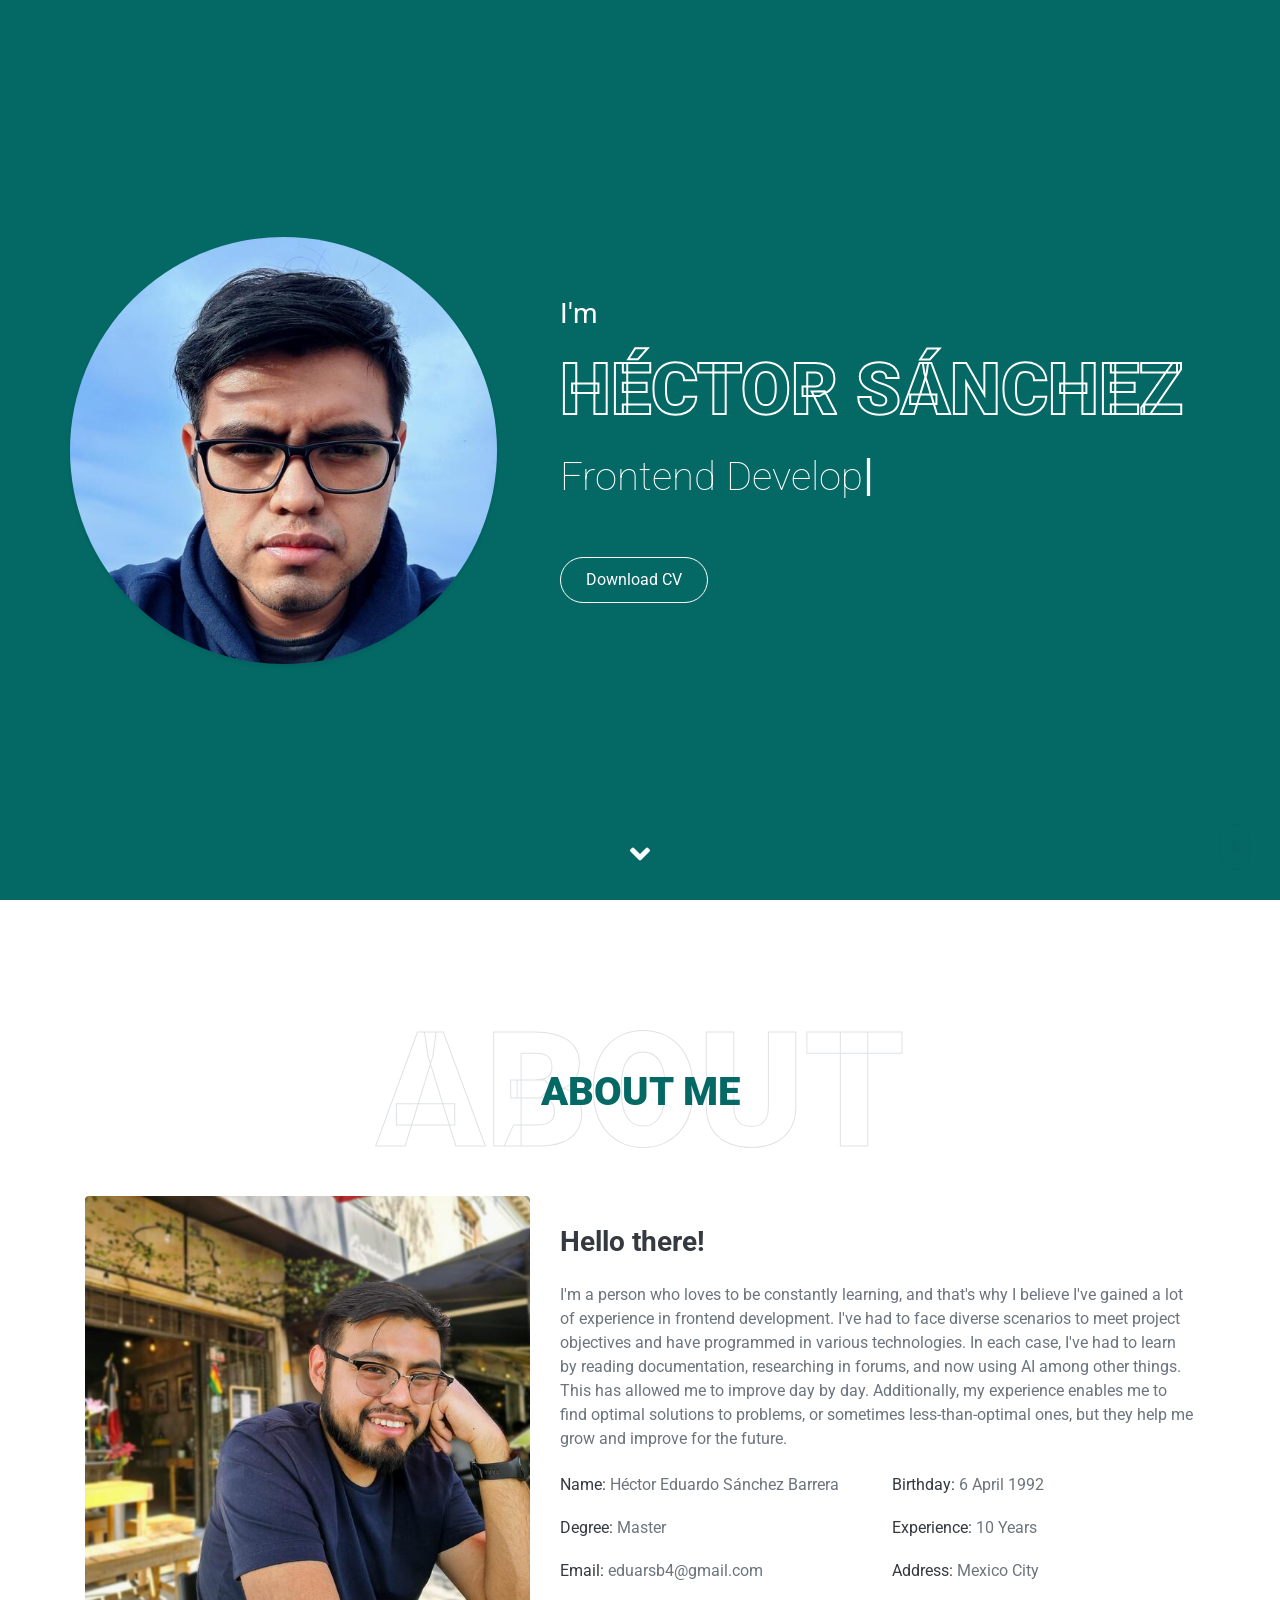
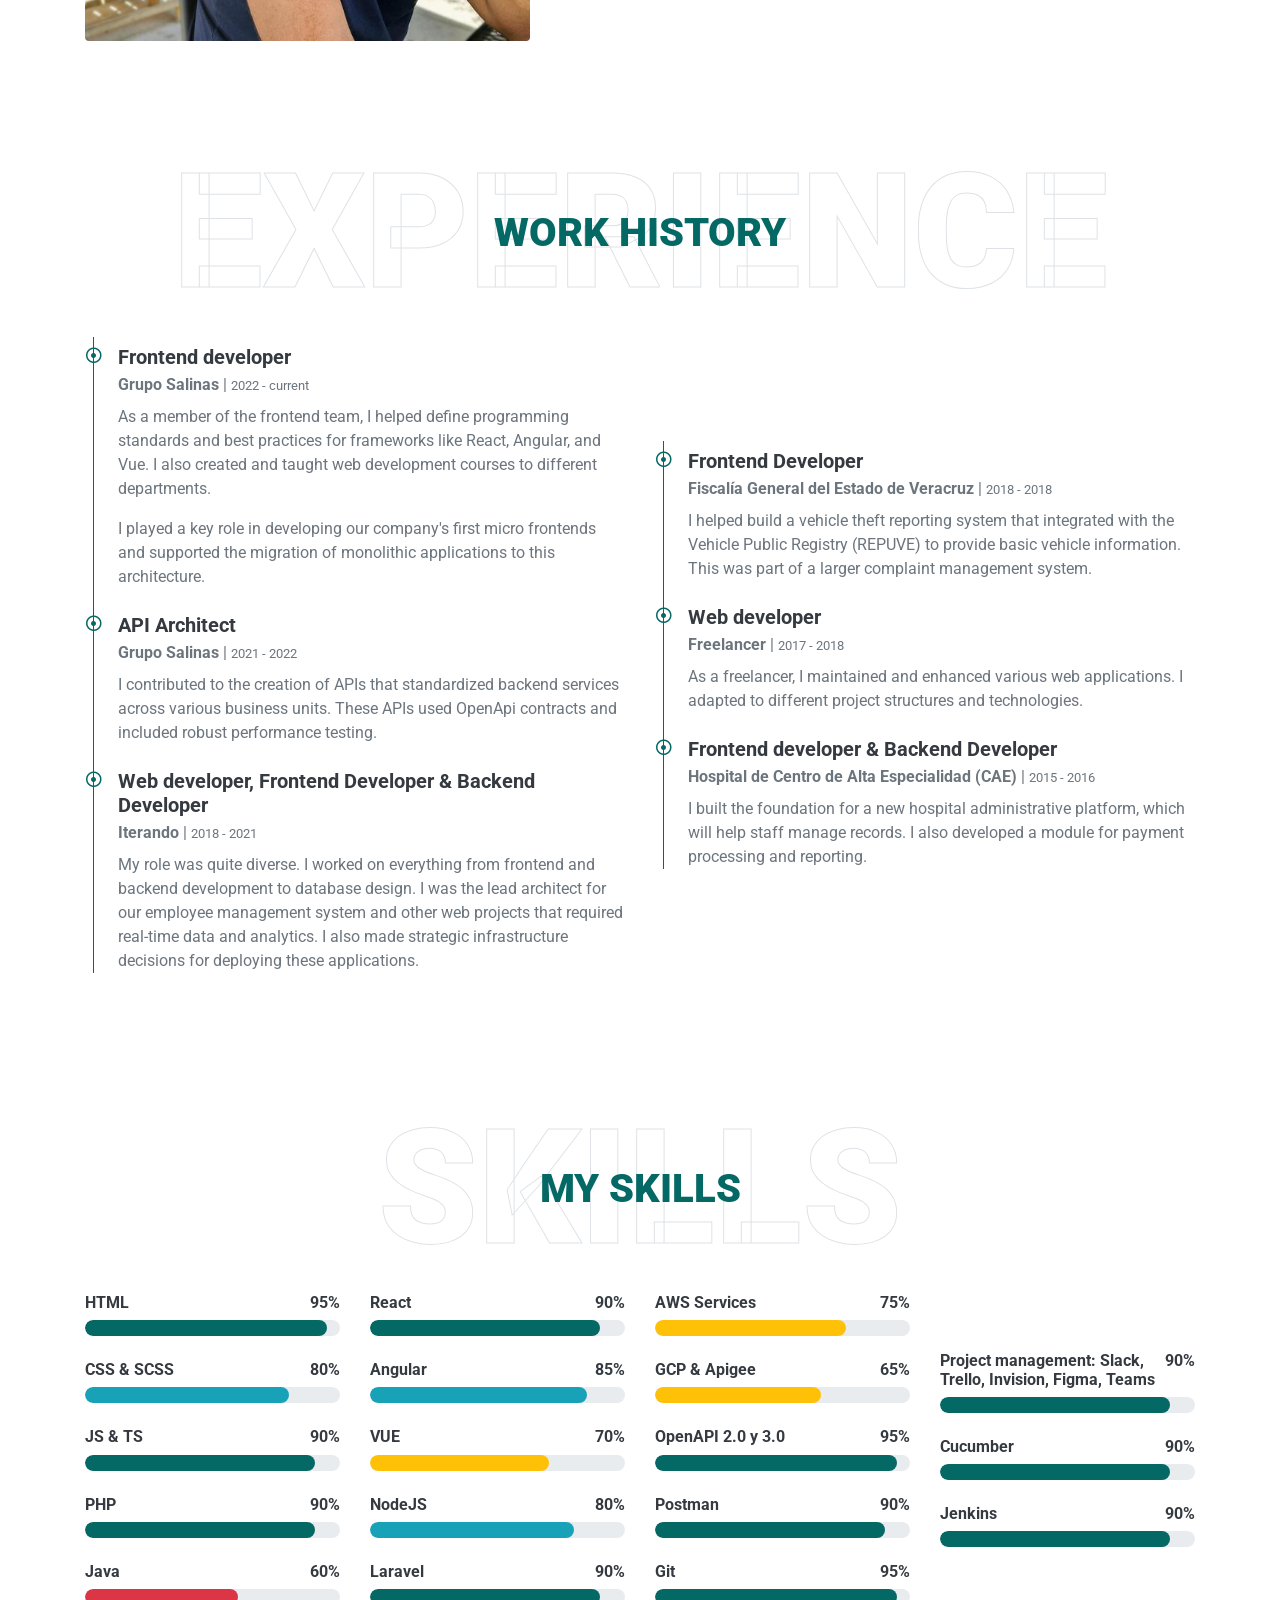
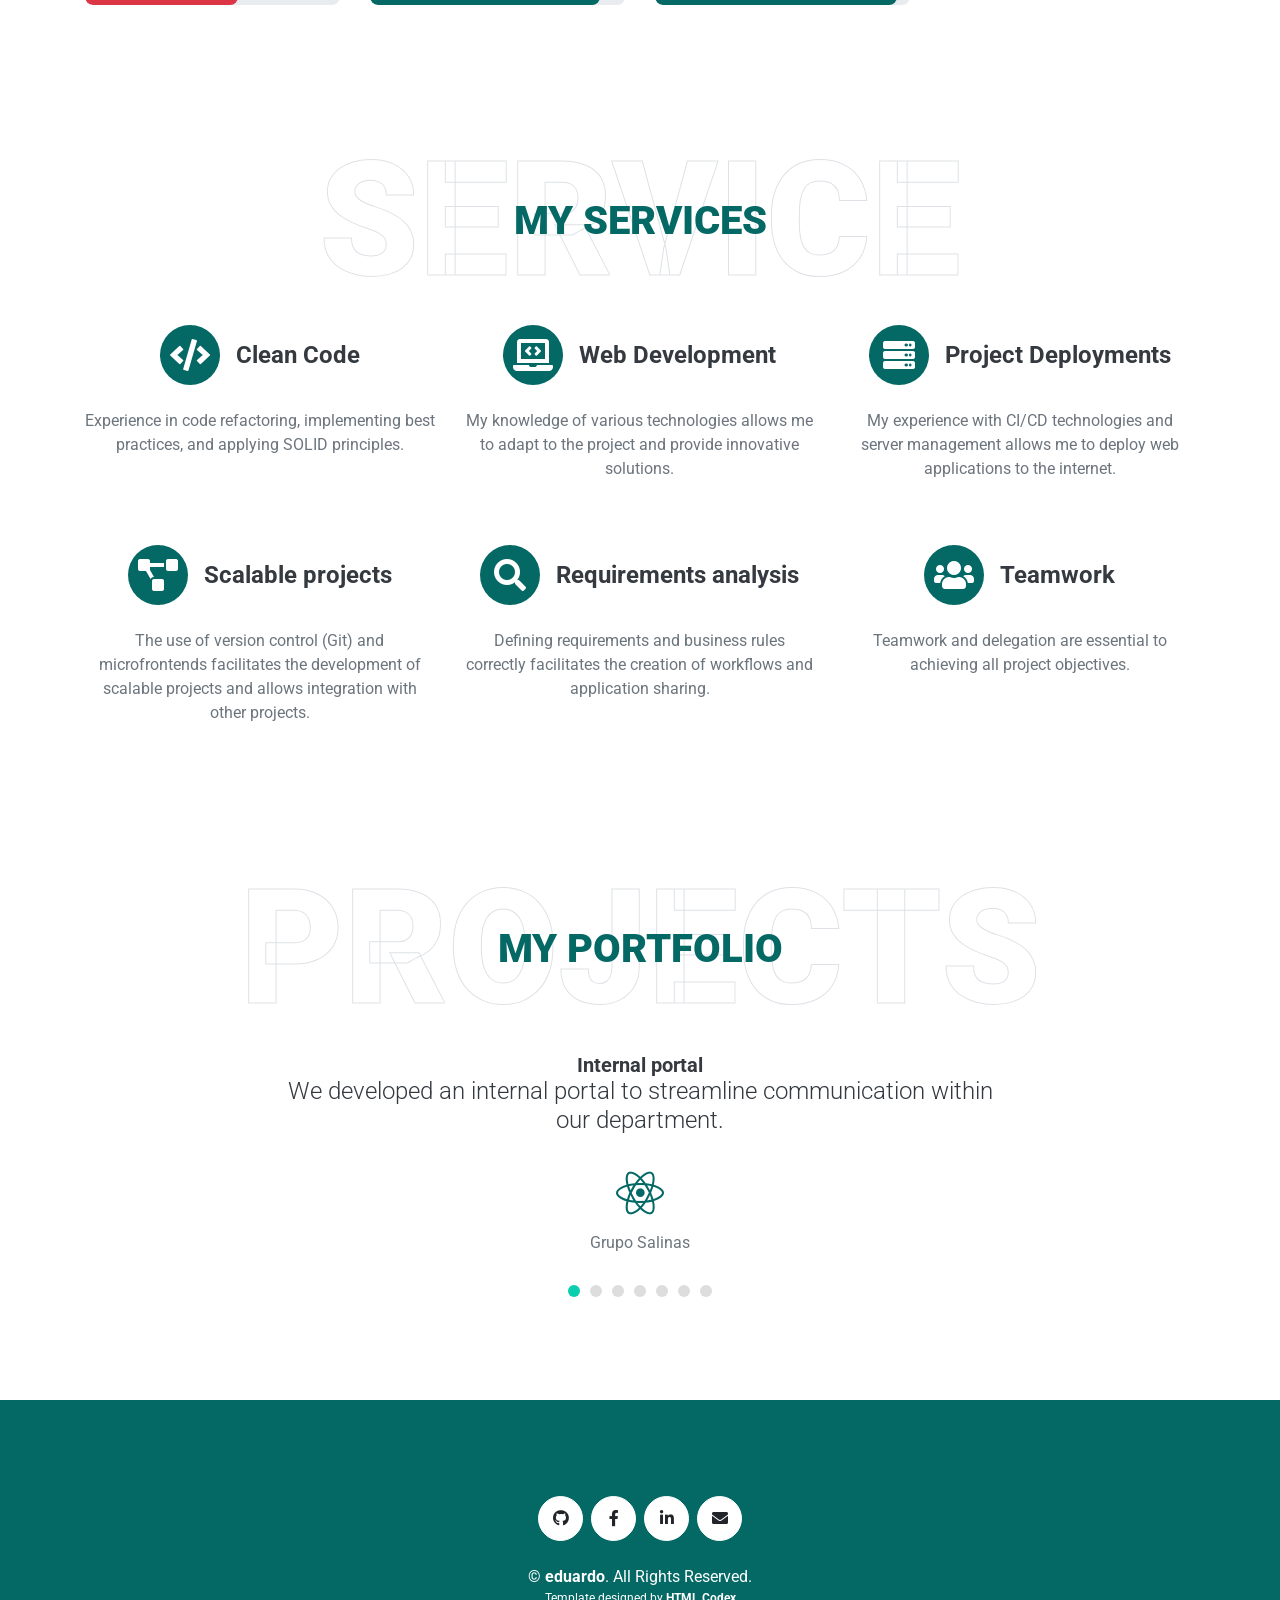
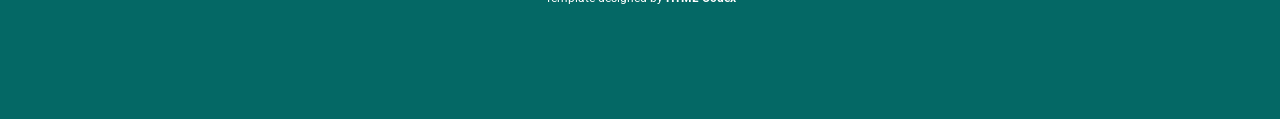
==== index.html @ 9fed6bf4 "Change: title" ====
<!DOCTYPE html>
<html lang="en">

<head>
    <meta charset="utf-8">
    <title>eduarsb</title>
    <meta content="width=device-width, initial-scale=1.0" name="viewport">


    <!-- Google Web Fonts -->
    <link rel="preconnect" href="https://fonts.gstatic.com">
    <link href="https://fonts.googleapis.com/css2?family=Roboto:wght@300;400;500;700;900&display=swap" rel="stylesheet"> 
    <link href="https://cdnjs.cloudflare.com/ajax/libs/font-awesome/5.10.0/css/all.min.css" rel="stylesheet">

    <!-- Libraries Stylesheet -->
    <link href="lib/owlcarousel/assets/owl.carousel.min.css" rel="stylesheet">
    <link href="lib/lightbox/css/lightbox.min.css" rel="stylesheet">

    <!-- Customized Bootstrap Stylesheet -->
    <link href="css/style.css" rel="stylesheet">
</head>

<body data-spy="scroll" data-target=".navbar" data-offset="51">
    <!-- Navbar Start -->
    <nav class="navbar fixed-top shadow-sm navbar-expand-lg bg-light navbar-light py-3 py-lg-0 px-lg-5">
        <button type="button" class="navbar-toggler" data-toggle="collapse" data-target="#navbarCollapse">
            <span class="navbar-toggler-icon"></span>
        </button>
        <div class="collapse navbar-collapse px-lg-3" id="navbarCollapse">
            <div class="navbar-nav m-auto py-0">
                <a href="#home" class="nav-item nav-link active">Home</a>
                <a href="#about" class="nav-item nav-link">About</a>
                <a href="#qualification" class="nav-item nav-link">Expericence</a>
                <a href="#skill" class="nav-item nav-link">Skill</a>
                <a href="#service" class="nav-item nav-link">Service</a>
                <a href="#portfolio" class="nav-item nav-link">Portfolio</a>
            </div>
        </div>
    </nav>
    <!-- Navbar End -->

    <!-- Header Start -->
    <div class="container-fluid bg-primary d-flex align-items-center mb-5 py-5" id="home" style="min-height: 100vh;">
        <div class="container">
            <div class="row align-items-center">
                <div class="col-lg-5 px-5 pl-lg-0 pb-5 pb-lg-0">
                    <img class="img-fluid w-100 rounded-circle shadow-sm" src="img/profile.jpg" alt="">
                </div>
                <div class="col-lg-7 text-center text-lg-left">
                    <h3 class="text-white font-weight-normal mb-3">I'm</h3>
                    <h1 class="display-3 text-uppercase text-primary mb-2" style="-webkit-text-stroke: 2px #ffffff;">Héctor Sánchez</h1>
                    <h1 class="typed-text-output d-inline font-weight-lighter text-white"></h1>
                    <div class="typed-text d-none">Frontend Developer, Web developer, API Designer, Backend Developer</div>
                    <div class="d-flex align-items-center justify-content-center justify-content-lg-start pt-5">
                        <a href="img/CV_HectorESB.pdf" download="CV_HectorESB.pdf" class="btn btn-outline-light mr-5">Download CV</a>
                    </div>
                </div>
            </div>
        </div>
    </div>
    <!-- Header End -->


    <!-- About Start -->
    <div class="container-fluid py-5" id="about">
        <div class="container">
            <div class="position-relative d-flex align-items-center justify-content-center">
                <h1 class="display-1 text-uppercase text-white" style="-webkit-text-stroke: 1px #dee2e6;">About</h1>
                <h1 class="position-absolute text-uppercase text-primary">About Me</h1>
            </div>
            <div class="row align-items-center">
                <div class="col-lg-5 pb-4 pb-lg-0">
                    <img class="img-fluid rounded w-100" src="img/about.jpg" alt="">
                </div>
                <div class="col-lg-7">
                    <h3 class="mb-4">Hello there!</h3>
                    <p>I'm a person who loves to be constantly learning, and that's why I believe I've gained a lot of experience in frontend development. I've had to face diverse scenarios to meet project objectives and have programmed in various technologies. In each case, I've had to learn by reading documentation, researching in forums, and now using AI among other things. This has allowed me to improve day by day. Additionally, my experience enables me to find optimal solutions to problems, or sometimes less-than-optimal ones, but they help me grow and improve for the future.</p>
                    <div class="row mb-3">
                        <div class="col-sm-6 py-2"><h6>Name: <span class="text-secondary">Héctor Eduardo Sánchez Barrera</span></h6></div>
                        <div class="col-sm-6 py-2"><h6>Birthday: <span class="text-secondary">6 April 1992</span></h6></div>
                        <div class="col-sm-6 py-2"><h6>Degree: <span class="text-secondary">Master</span></h6></div>
                        <div class="col-sm-6 py-2"><h6>Experience: <span class="text-secondary">10 Years</span></h6></div>
                        <div class="col-sm-6 py-2"><h6>Email: <span class="text-secondary">eduarsb4@gmail.com</span></h6></div>
                        <div class="col-sm-6 py-2"><h6>Address: <span class="text-secondary">Mexico City</span></h6></div>
                    </div>
                </div>
            </div>
        </div>
    </div>
    <!-- About End -->


    <!-- Qualification Start -->
    <div class="container-fluid py-5" id="qualification">
        <div class="container">
            <div class="position-relative d-flex align-items-center justify-content-center">
                <h1 class="display-1 text-uppercase text-white" style="-webkit-text-stroke: 1px #dee2e6;">Experience</h1>
                <h1 class="position-absolute text-uppercase text-primary">Work HISTORY</h1>
            </div>
            <div class="row align-items-center">
                <div class="col-lg-6">
                    <div class="border-left border-primary pt-2 pl-4 ml-2">
                        <div class="position-relative mb-4">
                            <i class="far fa-dot-circle text-primary position-absolute" style="top: 2px; left: -32px;"></i>
                            <h5 class="font-weight-bold mb-1">Frontend developer </h5>
                            <p class="mb-2"><strong>Grupo Salinas </strong> | <small>2022 - current</small></p>
                            <p>As a member of the frontend team, I helped define programming standards and best practices for frameworks like React, Angular, and Vue. I also created and taught web development courses to different departments.</p>
                            <p>I played a key role in developing our company's first micro frontends and supported the migration of monolithic applications to this architecture.</p>
                        </div>
                        <div class="position-relative mb-4">
                            <i class="far fa-dot-circle text-primary position-absolute" style="top: 2px; left: -32px;"></i>
                            <h5 class="font-weight-bold mb-1">API Architect</h5>
                            <p class="mb-2"><strong>Grupo Salinas</strong> | <small>2021 - 2022</small></p>
                            <p>I contributed to the creation of APIs that standardized backend services across various business units. These APIs used OpenApi contracts and included robust performance testing.</p>
                        </div>
                        <div class="position-relative mb-4">
                            <i class="far fa-dot-circle text-primary position-absolute" style="top: 2px; left: -32px;"></i>
                            <h5 class="font-weight-bold mb-1">Web developer, Frontend Developer & Backend Developer</h5>
                            <p class="mb-2"><strong>Iterando</strong> | <small>2018 - 2021</small></p>
                            <p>My role was quite diverse. I worked on everything from frontend and backend development to database design. I was the lead architect for our employee management system and other web projects that required real-time data and analytics. I also made strategic infrastructure decisions for deploying these applications.</p>
                        </div>
                    </div>
                </div>
                <div class="col-lg-6">
                    <div class="border-left border-primary pt-2 pl-4 ml-2">
                        <div class="position-relative mb-4">
                            <i class="far fa-dot-circle text-primary position-absolute" style="top: 2px; left: -32px;"></i>
                            <h5 class="font-weight-bold mb-1">Frontend Developer</h5>
                            <p class="mb-2"><strong>Fiscalía General del Estado de Veracruz</strong> | <small>2018 - 2018</small></p>
                            <p>I helped build a vehicle theft reporting system that integrated with the Vehicle Public Registry (REPUVE) to provide basic vehicle information. This was part of a larger complaint management system.</p>
                        </div>
                        <div class="position-relative mb-4">
                            <i class="far fa-dot-circle text-primary position-absolute" style="top: 2px; left: -32px;"></i>
                            <h5 class="font-weight-bold mb-1">Web developer</h5>
                            <p class="mb-2"><strong>Freelancer</strong> | <small>2017 - 2018</small></p>
                            <p>As a freelancer, I maintained and enhanced various web applications. I adapted to different project structures and technologies.</p>
                        </div>
                        <div class="position-relative mb-4">
                            <i class="far fa-dot-circle text-primary position-absolute" style="top: 2px; left: -32px;"></i>
                            <h5 class="font-weight-bold mb-1">Frontend developer & Backend Developer</h5>
                            <p class="mb-2"><strong> Hospital de Centro de Alta Especialidad (CAE)</strong> | <small>2015 - 2016</small></p>
                            <p>I built the foundation for a new hospital administrative platform, which will help staff manage records. I also developed a module for payment processing and reporting.</p>
                        </div>
                    </div>
                </div>
            </div>
        </div>
    </div>
    <!-- Qualification End -->


    <!-- Skill Start -->
    <div class="container-fluid py-5" id="skill">
        <div class="container">
            <div class="position-relative d-flex align-items-center justify-content-center">
                <h1 class="display-1 text-uppercase text-white" style="-webkit-text-stroke: 1px #dee2e6;">Skills</h1>
                <h1 class="position-absolute text-uppercase text-primary">My Skills</h1>
            </div>
            <div class="row align-items-center">
                <div class="col-md-3">
                    <div class="skill mb-4">
                        <div class="d-flex justify-content-between">
                            <h6 class="font-weight-bold">HTML</h6>
                            <h6 class="font-weight-bold">95%</h6>
                        </div>
                        <div class="progress">
                            <div class="progress-bar bg-primary" role="progressbar" aria-valuenow="95" aria-valuemin="0" aria-valuemax="100"></div>
                        </div>
                    </div>
                    <div class="skill mb-4">
                        <div class="d-flex justify-content-between">
                            <h6 class="font-weight-bold">CSS & SCSS</h6>
                            <h6 class="font-weight-bold">80%</h6>
                        </div>
                        <div class="progress">
                            <div class="progress-bar bg-info" role="progressbar" aria-valuenow="80" aria-valuemin="0" aria-valuemax="100"></div>
                        </div>
                    </div>
                    <div class="skill mb-4">
                        <div class="d-flex justify-content-between">
                            <h6 class="font-weight-bold">JS & TS</h6>
                            <h6 class="font-weight-bold">90%</h6>
                        </div>
                        <div class="progress">
                            <div class="progress-bar bg-primary" role="progressbar" aria-valuenow="90" aria-valuemin="0" aria-valuemax="100"></div>
                        </div>
                    </div>
                    <div class="skill mb-4">
                        <div class="d-flex justify-content-between">
                            <h6 class="font-weight-bold">PHP</h6>
                            <h6 class="font-weight-bold">90%</h6>
                        </div>
                        <div class="progress">
                            <div class="progress-bar bg-primary" role="progressbar" aria-valuenow="90" aria-valuemin="0" aria-valuemax="100"></div>
                        </div>
                    </div>
                    <div class="skill mb-4">
                        <div class="d-flex justify-content-between">
                            <h6 class="font-weight-bold">Java</h6>
                            <h6 class="font-weight-bold">60%</h6>
                        </div>
                        <div class="progress">
                            <div class="progress-bar bg-danger" role="progressbar" aria-valuenow="60" aria-valuemin="0" aria-valuemax="100"></div>
                        </div>
                    </div>
                </div>
                <div class="col-md-3">
                    <div class="skill mb-4">
                        <div class="d-flex justify-content-between">
                            <h6 class="font-weight-bold">React</h6>
                            <h6 class="font-weight-bold">90%</h6>
                        </div>
                        <div class="progress">
                            <div class="progress-bar bg-primary" role="progressbar" aria-valuenow="90" aria-valuemin="0" aria-valuemax="100"></div>
                        </div>
                    </div>
                    <div class="skill mb-4">
                        <div class="d-flex justify-content-between">
                            <h6 class="font-weight-bold">Angular</h6>
                            <h6 class="font-weight-bold">85%</h6>
                        </div>
                        <div class="progress">
                            <div class="progress-bar bg-info" role="progressbar" aria-valuenow="85" aria-valuemin="0" aria-valuemax="100"></div>
                        </div>
                    </div>
                    <div class="skill mb-4">
                        <div class="d-flex justify-content-between">
                            <h6 class="font-weight-bold">VUE</h6>
                            <h6 class="font-weight-bold">70%</h6>
                        </div>
                        <div class="progress">
                            <div class="progress-bar bg-warning" role="progressbar" aria-valuenow="70" aria-valuemin="0" aria-valuemax="100"></div>
                        </div>
                    </div>
                    <div class="skill mb-4">
                        <div class="d-flex justify-content-between">
                            <h6 class="font-weight-bold">NodeJS</h6>
                            <h6 class="font-weight-bold">80%</h6>
                        </div>
                        <div class="progress">
                            <div class="progress-bar bg-info" role="progressbar" aria-valuenow="80" aria-valuemin="0" aria-valuemax="100"></div>
                        </div>
                    </div>
                    <div class="skill mb-4">
                        <div class="d-flex justify-content-between">
                            <h6 class="font-weight-bold">Laravel</h6>
                            <h6 class="font-weight-bold">90%</h6>
                        </div>
                        <div class="progress">
                            <div class="progress-bar bg-primary" role="progressbar" aria-valuenow="90" aria-valuemin="0" aria-valuemax="100"></div>
                        </div>
                    </div>
                </div>
                <div class="col-md-3">
                    <div class="skill mb-4">
                        <div class="d-flex justify-content-between">
                            <h6 class="font-weight-bold">AWS Services</h6>
                            <h6 class="font-weight-bold">75%</h6>
                        </div>
                        <div class="progress">
                            <div class="progress-bar bg-warning" role="progressbar" aria-valuenow="75" aria-valuemin="0" aria-valuemax="100"></div>
                        </div>
                    </div>
                    <div class="skill mb-4">
                        <div class="d-flex justify-content-between">
                            <h6 class="font-weight-bold">GCP & Apigee</h6>
                            <h6 class="font-weight-bold">65%</h6>
                        </div>
                        <div class="progress">
                            <div class="progress-bar bg-warning" role="progressbar" aria-valuenow="65" aria-valuemin="0" aria-valuemax="100"></div>
                        </div>
                    </div>
                    <div class="skill mb-4">
                        <div class="d-flex justify-content-between">
                            <h6 class="font-weight-bold">OpenAPI 2.0 y 3.0</h6>
                            <h6 class="font-weight-bold">95%</h6>
                        </div>
                        <div class="progress">
                            <div class="progress-bar bg-primary" role="progressbar" aria-valuenow="95" aria-valuemin="0" aria-valuemax="100"></div>
                        </div>
                    </div>
                    <div class="skill mb-4">
                        <div class="d-flex justify-content-between">
                            <h6 class="font-weight-bold">Postman</h6>
                            <h6 class="font-weight-bold">90%</h6>
                        </div>
                        <div class="progress">
                            <div class="progress-bar bg-primary" role="progressbar" aria-valuenow="90" aria-valuemin="0" aria-valuemax="100"></div>
                        </div>
                    </div>
                    <div class="skill mb-4">
                        <div class="d-flex justify-content-between">
                            <h6 class="font-weight-bold">Git</h6>
                            <h6 class="font-weight-bold">95%</h6>
                        </div>
                        <div class="progress">
                            <div class="progress-bar bg-primary" role="progressbar" aria-valuenow="95" aria-valuemin="0" aria-valuemax="100"></div>
                        </div>
                    </div>
                </div>
                <div class="col-md-3">
                    <div class="skill mb-4">
                        <div class="d-flex justify-content-between">
                            <h6 class="font-weight-bold">Project management: Slack, Trello, Invision, Figma, Teams</h6>
                            <h6 class="font-weight-bold">90%</h6>
                        </div>
                        <div class="progress">
                            <div class="progress-bar bg-primary" role="progressbar" aria-valuenow="90" aria-valuemin="0" aria-valuemax="100"></div>
                        </div>
                    </div>
                    <div class="skill mb-4">
                        <div class="d-flex justify-content-between">
                            <h6 class="font-weight-bold">Cucumber</h6>
                            <h6 class="font-weight-bold">90%</h6>
                        </div>
                        <div class="progress">
                            <div class="progress-bar bg-primary" role="progressbar" aria-valuenow="90" aria-valuemin="0" aria-valuemax="100"></div>
                        </div>
                    </div>
                    <div class="skill mb-4">
                        <div class="d-flex justify-content-between">
                            <h6 class="font-weight-bold">Jenkins</h6>
                            <h6 class="font-weight-bold">90%</h6>
                        </div>
                        <div class="progress">
                            <div class="progress-bar bg-primary" role="progressbar" aria-valuenow="90" aria-valuemin="0" aria-valuemax="100"></div>
                        </div>
                    </div>
                </div>
            </div>
        </div>
    </div>
    <!-- Skill End -->


    <!-- Services Start -->
    <div class="container-fluid pt-5" id="service">
        <div class="container">
            <div class="position-relative d-flex align-items-center justify-content-center">
                <h1 class="display-1 text-uppercase text-white" style="-webkit-text-stroke: 1px #dee2e6;">Service</h1>
                <h1 class="position-absolute text-uppercase text-primary">My Services</h1>
            </div>
            <div class="row pb-3">
                <div class="col-lg-4 col-md-6 text-center mb-5">
                    <div class="d-flex align-items-center justify-content-center mb-4">
                        <!-- <i class="fa fa-2x fa-laptop service-icon bg-primary text-white mr-3"></i> -->
                        <i class="fa fa-2x fa-code service-icon bg-primary text-white mr-3"></i>
                        <h4 class="font-weight-bold m-0">Clean Code</h4>
                    </div>
                    <p>Experience in code refactoring, implementing best practices, and applying SOLID principles.</p>
                </div>
                <div class="col-lg-4 col-md-6 text-center mb-5">
                    <div class="d-flex align-items-center justify-content-center mb-4">
                        <i class="fa fa-2x fa-laptop-code service-icon bg-primary text-white mr-3"></i>
                        <h4 class="font-weight-bold m-0">Web Development</h4>
                    </div>
                    <p> My knowledge of various technologies allows me to adapt to the project and provide innovative solutions.</p>
                </div>
                <div class="col-lg-4 col-md-6 text-center mb-5">
                    <div class="d-flex align-items-center justify-content-center mb-4">
                        <i class="fa fa-2x fa-server service-icon bg-primary text-white mr-3"></i>
                        <h4 class="font-weight-bold m-0">Project Deployments</h4>
                    </div>
                    <p>My experience with CI/CD technologies and server management allows me to deploy web applications to the internet.</p>
                </div>
                <div class="col-lg-4 col-md-6 text-center mb-5">
                    <div class="d-flex align-items-center justify-content-center mb-4">
                        <i class="fas fa-2x fa-project-diagram service-icon bg-primary text-white mr-3"></i>
                        <h4 class="font-weight-bold m-0">Scalable projects</h4>
                    </div>
                    <p>The use of version control (Git) and microfrontends facilitates the development of scalable projects and allows integration with other projects.</p>
                </div>
                <div class="col-lg-4 col-md-6 text-center mb-5">
                    <div class="d-flex align-items-center justify-content-center mb-4">
                        <i class="fa fa-2x fa-search service-icon bg-primary text-white mr-3"></i>
                        <h4 class="font-weight-bold m-0">Requirements analysis</h4>
                    </div>
                    <p>Defining requirements and business rules correctly facilitates the creation of workflows and application sharing.</p>
                </div>
                <div class="col-lg-4 col-md-6 text-center mb-5">
                    <div class="d-flex align-items-center justify-content-center mb-4">
                        <i class="fas fa-2x fa-users service-icon bg-primary text-white mr-3"></i>
                        <h4 class="font-weight-bold m-0">Teamwork</h4>
                    </div>
                    <p>Teamwork and delegation are essential to achieving all project objectives.</p>
                </div>
            </div>
        </div>
    </div>
    <!-- Services End -->

    <!-- Portafolio Start -->
    <div class="container-fluid py-5" id="portfolio">
        <div class="container">
            <div class="position-relative d-flex align-items-center justify-content-center">
                <h1 class="display-1 text-uppercase text-white" style="-webkit-text-stroke: 1px #dee2e6;">Projects</h1>
                <h1 class="position-absolute text-uppercase text-primary">My Portfolio</h1>
            </div>
            <div class="row justify-content-center">
                <div class="col-lg-8">
                    <div class="owl-carousel testimonial-carousel">
                        <div class="text-center">
                            <h5 class="font-weight-bold m-0">Internal portal</h5>
                            <h4 class="font-weight-light mb-4">We developed an internal portal to streamline communication within our department.</h4>
                            <div style="font-size: 48px;"><i class="fab fa-react text-primary"></i></div>
                            <span>Grupo Salinas</span>
                        </div>
                        <div class="text-center">
                            <h5 class="font-weight-bold m-0">Community service platform</h5>
                            <h4 class="font-weight-light mb-4">The student community service hours platform allows students to track their volunteer work.</h4>
                            <div style="font-size: 48px;"><i class="fab fa-react text-primary"></i><i class="fab fa-laravel text-primary"></i></div>
                            <span>Universidad Panamericana</span>
                        </div>
                        <div class="text-center">
                            <h5 class="font-weight-bold m-0">Employee management platform</h5>
                            <h4 class="font-weight-light mb-4">Administrative platform for sending messages and announcements to employees on their mobile app</h4>
                            <div style="font-size: 48px;"><i class="fab fa-angular text-primary"></i><i class="fab fa-laravel text-primary"></i></div>
                            <span>Gigante</span>
                        </div>
                        <div class="text-center">
                            <h5 class="font-weight-bold m-0">Route tracking system</h5>
                            <h4 class="font-weight-light mb-4">Backend system for storing motorcycle routes and kilometers traveled</h4>
                            <div style="font-size: 48px;"><i class="fab fa-react text-primary"></i><i class="fab fa-laravel text-primary"></i></div>
                            <span>Bajaj</span>
                        </div>
                        <div class="text-center">
                            <h5 class="font-weight-bold m-0">Bank loan app</h5>
                            <h4 class="font-weight-light mb-4">The bank loan application web app provides a user-friendly interface for students to apply for loans.</h4>
                            <div style="font-size: 48px;"><i class="fab fa-laravel text-primary"></i></div>
                            <span>Emisha</span>
                        </div>
                        <div class="text-center">
                            <h5 class="font-weight-bold m-0">Statistics web app</h5>
                            <h4 class="font-weight-light mb-4">A web app that offers an intuitive visualization of the most relevant data about shipments within your platform.</h4>
                            <div style="font-size: 48px;"><i class="fab fa-vuejs text-primary"></i></div>
                            <span>Shipbop</span>
                        </div>
                        <div class="text-center">
                            <h5 class="font-weight-bold m-0">Registration form</h5>
                            <h4 class="font-weight-light mb-4">User registration module that can be easily integrated into different web platforms.</h4>
                            <div style="font-size: 48px;"><i class="fab fa-angular text-primary"></i></div>
                            <span>Book&Learn</span>
                        </div>
                    </div>
                </div>
            </div>
        </div>
    </div>
    <!-- Testimonial End -->

    <!-- Footer Start -->
    <div class="container-fluid bg-primary text-white mt-5 py-5 px-sm-3 px-md-5">
        <div class="container text-center py-5">
            <div class="d-flex justify-content-center mb-4">
                <a class="btn btn-light btn-social mr-2" href="https://github.com/eduarsb" target="_blank"><i class="fab fa-github"></i></a>
                <a class="btn btn-light btn-social mr-2" href="https://www.facebook.com/eduarsb4" target="_blank"><i class="fab fa-facebook-f"></i></a>
                <a class="btn btn-light btn-social mr-2" href="https://linkedin.com/in/hectorsb4" target="_blank"><i class="fab fa-linkedin-in"></i></a>
                <a class="btn btn-light btn-social" href="mailto:eduarsb4@gmail.com"><i class="fas fa-envelope"></i></a>
            </div>
            <p class="m-0">&copy; <a class="text-white font-weight-bold" href="#">eduardo</a>. All Rights Reserved. </p>
            <p style="font-size: 12px;">Template designed by <a class="text-white font-weight-bold" href="https://htmlcodex.com">HTML Codex</a>
            </p>
        </div>
    </div>
    <!-- Footer End -->

    <!-- Scroll to Bottom -->
    <i class="fa fa-2x fa-angle-down text-white scroll-to-bottom"></i>

    <!-- Back to Top -->
    <a href="#" class="btn btn-outline-dark px-0 back-to-top"><i class="fa fa-angle-double-up"></i></a>


    <!-- JavaScript Libraries -->
    <script src="https://code.jquery.com/jquery-3.4.1.min.js"></script>
    <script src="https://stackpath.bootstrapcdn.com/bootstrap/4.4.1/js/bootstrap.bundle.min.js"></script>
    <script src="lib/typed/typed.min.js"></script>
    <script src="lib/easing/easing.min.js"></script>
    <script src="lib/waypoints/waypoints.min.js"></script>
    <script src="lib/owlcarousel/owl.carousel.min.js"></script>
    <script src="lib/isotope/isotope.pkgd.min.js"></script>
    <script src="lib/lightbox/js/lightbox.min.js"></script>


    <!-- Template Javascript -->
    <script src="js/main.js"></script>
</body>

</html>
---- css/style.css ----
/******* Bootstrap Theming ********/
/*!
 * Bootstrap v4.5.3 (https://getbootstrap.com/)
 * Copyright 2011-2020 The Bootstrap Authors
 * Copyright 2011-2020 Twitter, Inc.
 * Licensed under MIT (https://github.com/twbs/bootstrap/blob/main/LICENSE)
 */
:root {
  --blue: #007bff;
  --indigo: #6610f2;
  --purple: #6f42c1;
  --pink: #e83e8c;
  --red: #dc3545;
  --orange: #fd7e14;
  --yellow: #ffc107;
  --green: #28a745;
  --teal: #20c997;
  --cyan: #17a2b8;
  --white: #fff;
  --gray: #6c757d;
  --gray-dark: #343a40;
  --primary: #0BCEAF;
  --secondary: #6c757d;
  --success: #28a745;
  --info: #17a2b8;
  --warning: #ffc107;
  --danger: #dc3545;
  --light: #ffffff;
  --dark: #343a40;
  --breakpoint-xs: 0;
  --breakpoint-sm: 576px;
  --breakpoint-md: 768px;
  --breakpoint-lg: 992px;
  --breakpoint-xl: 1200px;
  --font-family-sans-serif: "Roboto", sans-serif;
  --font-family-monospace: SFMono-Regular, Menlo, Monaco, Consolas, "Liberation Mono", "Courier New", monospace;
}

*,
*::before,
*::after {
  box-sizing: border-box;
}

html {
  font-family: sans-serif;
  line-height: 1.15;
  -webkit-text-size-adjust: 100%;
  -webkit-tap-highlight-color: rgba(0, 0, 0, 0);
}

article, aside, figcaption, figure, footer, header, hgroup, main, nav, section {
  display: block;
}

body {
  margin: 0;
  font-family: "Roboto", sans-serif;
  font-size: 1rem;
  font-weight: 400;
  line-height: 1.5;
  color: #6c757d;
  text-align: left;
  background-color: #ffffff;
}

[tabindex="-1"]:focus:not(:focus-visible) {
  outline: 0 !important;
}

hr {
  box-sizing: content-box;
  height: 0;
  overflow: visible;
}

h1, h2, h3, h4, h5, h6 {
  margin-top: 0;
  margin-bottom: 0.5rem;
}

p {
  margin-top: 0;
  margin-bottom: 1rem;
}

abbr[title],
abbr[data-original-title] {
  text-decoration: underline;
  text-decoration: underline dotted;
  cursor: help;
  border-bottom: 0;
  text-decoration-skip-ink: none;
}

address {
  margin-bottom: 1rem;
  font-style: normal;
  line-height: inherit;
}

ol,
ul,
dl {
  margin-top: 0;
  margin-bottom: 1rem;
}

ol ol,
ul ul,
ol ul,
ul ol {
  margin-bottom: 0;
}

dt {
  font-weight: 700;
}

dd {
  margin-bottom: .5rem;
  margin-left: 0;
}

blockquote {
  margin: 0 0 1rem;
}

b,
strong {
  font-weight: bolder;
}

small {
  font-size: 80%;
}

sub,
sup {
  position: relative;
  font-size: 75%;
  line-height: 0;
  vertical-align: baseline;
}

sub {
  bottom: -.25em;
}

sup {
  top: -.5em;
}

a {
  color: #0BCEAF;
  text-decoration: none;
  background-color: transparent;
}

a:hover {
  color: #078571;
  text-decoration: underline;
}

a:not([href]):not([class]) {
  color: inherit;
  text-decoration: none;
}

a:not([href]):not([class]):hover {
  color: inherit;
  text-decoration: none;
}

pre,
code,
kbd,
samp {
  font-family: SFMono-Regular, Menlo, Monaco, Consolas, "Liberation Mono", "Courier New", monospace;
  font-size: 1em;
}

pre {
  margin-top: 0;
  margin-bottom: 1rem;
  overflow: auto;
  -ms-overflow-style: scrollbar;
}

figure {
  margin: 0 0 1rem;
}

img {
  vertical-align: middle;
  border-style: none;
}

svg {
  overflow: hidden;
  vertical-align: middle;
}

table {
  border-collapse: collapse;
}

caption {
  padding-top: 0.75rem;
  padding-bottom: 0.75rem;
  color: #6c757d;
  text-align: left;
  caption-side: bottom;
}

th {
  text-align: inherit;
  text-align: -webkit-match-parent;
}

label {
  display: inline-block;
  margin-bottom: 0.5rem;
}

button {
  border-radius: 0;
}

button:focus {
  outline: 1px dotted;
  outline: 5px auto -webkit-focus-ring-color;
}

input,
button,
select,
optgroup,
textarea {
  margin: 0;
  font-family: inherit;
  font-size: inherit;
  line-height: inherit;
}

button,
input {
  overflow: visible;
}

button,
select {
  text-transform: none;
}

[role="button"] {
  cursor: pointer;
}

select {
  word-wrap: normal;
}

button,
[type="button"],
[type="reset"],
[type="submit"] {
  -webkit-appearance: button;
}

button:not(:disabled),
[type="button"]:not(:disabled),
[type="reset"]:not(:disabled),
[type="submit"]:not(:disabled) {
  cursor: pointer;
}

button::-moz-focus-inner,
[type="button"]::-moz-focus-inner,
[type="reset"]::-moz-focus-inner,
[type="submit"]::-moz-focus-inner {
  padding: 0;
  border-style: none;
}

input[type="radio"],
input[type="checkbox"] {
  box-sizing: border-box;
  padding: 0;
}

textarea {
  overflow: auto;
  resize: vertical;
}

fieldset {
  min-width: 0;
  padding: 0;
  margin: 0;
  border: 0;
}

legend {
  display: block;
  width: 100%;
  max-width: 100%;
  padding: 0;
  margin-bottom: .5rem;
  font-size: 1.5rem;
  line-height: inherit;
  color: inherit;
  white-space: normal;
}

@media (max-width: 1200px) {
  legend {
    font-size: calc(1.275rem + 0.3vw) ;
  }
}

progress {
  vertical-align: baseline;
}

[type="number"]::-webkit-inner-spin-button,
[type="number"]::-webkit-outer-spin-button {
  height: auto;
}

[type="search"] {
  outline-offset: -2px;
  -webkit-appearance: none;
}

[type="search"]::-webkit-search-decoration {
  -webkit-appearance: none;
}

::-webkit-file-upload-button {
  font: inherit;
  -webkit-appearance: button;
}

output {
  display: inline-block;
}

summary {
  display: list-item;
  cursor: pointer;
}

template {
  display: none;
}

[hidden] {
  display: none !important;
}

h1, h2, h3, h4, h5, h6,
.h1, .h2, .h3, .h4, .h5, .h6 {
  margin-bottom: 0.5rem;
  font-weight: 500;
  line-height: 1.2;
  color: #343a40;
}

h1, .h1 {
  font-size: 2.5rem;
}

@media (max-width: 1200px) {
  h1, .h1 {
    font-size: calc(1.375rem + 1.5vw) ;
  }
}

h2, .h2 {
  font-size: 2rem;
}

@media (max-width: 1200px) {
  h2, .h2 {
    font-size: calc(1.325rem + 0.9vw) ;
  }
}

h3, .h3 {
  font-size: 1.75rem;
}

@media (max-width: 1200px) {
  h3, .h3 {
    font-size: calc(1.3rem + 0.6vw) ;
  }
}

h4, .h4 {
  font-size: 1.5rem;
}

@media (max-width: 1200px) {
  h4, .h4 {
    font-size: calc(1.275rem + 0.3vw) ;
  }
}

h5, .h5 {
  font-size: 1.25rem;
}

h6, .h6 {
  font-size: 1rem;
}

.lead {
  font-size: 1.25rem;
  font-weight: 300;
}

.display-1 {
  font-size: 10rem;
  font-weight: 300;
  line-height: 1.2;
}

@media (max-width: 1200px) {
  .display-1 {
    font-size: calc(2.125rem + 10.5vw) ;
  }
}

.display-2 {
  font-size: 5.5rem;
  font-weight: 300;
  line-height: 1.2;
}

@media (max-width: 1200px) {
  .display-2 {
    font-size: calc(1.675rem + 5.1vw) ;
  }
}

.display-3 {
  font-size: 4.5rem;
  font-weight: 300;
  line-height: 1.2;
}

@media (max-width: 1200px) {
  .display-3 {
    font-size: calc(1.575rem + 3.9vw) ;
  }
}

.display-4 {
  font-size: 3.5rem;
  font-weight: 300;
  line-height: 1.2;
}

@media (max-width: 1200px) {
  .display-4 {
    font-size: calc(1.475rem + 2.7vw) ;
  }
}

hr {
  margin-top: 1rem;
  margin-bottom: 1rem;
  border: 0;
  border-top: 1px solid rgba(0, 0, 0, 0.1);
}

small,
.small {
  font-size: 80%;
  font-weight: 400;
}

mark,
.mark {
  padding: 0.2em;
  background-color: #fcf8e3;
}

.list-unstyled {
  padding-left: 0;
  list-style: none;
}

.list-inline {
  padding-left: 0;
  list-style: none;
}

.list-inline-item {
  display: inline-block;
}

.list-inline-item:not(:last-child) {
  margin-right: 0.5rem;
}

.initialism {
  font-size: 90%;
  text-transform: uppercase;
}

.blockquote {
  margin-bottom: 1rem;
  font-size: 1.25rem;
}

.blockquote-footer {
  display: block;
  font-size: 80%;
  color: #6c757d;
}

.blockquote-footer::before {
  content: "\2014\00A0";
}

.img-fluid {
  max-width: 100%;
  height: auto;
}

.img-thumbnail {
  padding: 0.25rem;
  background-color: #ffffff;
  border: 1px solid #dee2e6;
  border-radius: 0.25rem;
  max-width: 100%;
  height: auto;
}

.figure {
  display: inline-block;
}

.figure-img {
  margin-bottom: 0.5rem;
  line-height: 1;
}

.figure-caption {
  font-size: 90%;
  color: #6c757d;
}

code {
  font-size: 87.5%;
  color: #e83e8c;
  word-wrap: break-word;
}

a > code {
  color: inherit;
}

kbd {
  padding: 0.2rem 0.4rem;
  font-size: 87.5%;
  color: #fff;
  background-color: #212529;
  border-radius: 0.2rem;
}

kbd kbd {
  padding: 0;
  font-size: 100%;
  font-weight: 700;
}

pre {
  display: block;
  font-size: 87.5%;
  color: #212529;
}

pre code {
  font-size: inherit;
  color: inherit;
  word-break: normal;
}

.pre-scrollable {
  max-height: 340px;
  overflow-y: scroll;
}

.container,
.container-fluid,
.container-sm,
.container-md,
.container-lg,
.container-xl {
  width: 100%;
  padding-right: 15px;
  padding-left: 15px;
  margin-right: auto;
  margin-left: auto;
}

@media (min-width: 576px) {
  .container, .container-sm {
    max-width: 540px;
  }
}

@media (min-width: 768px) {
  .container, .container-sm, .container-md {
    max-width: 720px;
  }
}

@media (min-width: 992px) {
  .container, .container-sm, .container-md, .container-lg {
    max-width: 960px;
  }
}

@media (min-width: 1200px) {
  .container, .container-sm, .container-md, .container-lg, .container-xl {
    max-width: 1140px;
  }
}

.row {
  display: flex;
  flex-wrap: wrap;
  margin-right: -15px;
  margin-left: -15px;
}

.no-gutters {
  margin-right: 0;
  margin-left: 0;
}

.no-gutters > .col,
.no-gutters > [class*="col-"] {
  padding-right: 0;
  padding-left: 0;
}

.col-1, .col-2, .col-3, .col-4, .col-5, .col-6, .col-7, .col-8, .col-9, .col-10, .col-11, .col-12, .col,
.col-auto, .col-sm-1, .col-sm-2, .col-sm-3, .col-sm-4, .col-sm-5, .col-sm-6, .col-sm-7, .col-sm-8, .col-sm-9, .col-sm-10, .col-sm-11, .col-sm-12, .col-sm,
.col-sm-auto, .col-md-1, .col-md-2, .col-md-3, .col-md-4, .col-md-5, .col-md-6, .col-md-7, .col-md-8, .col-md-9, .col-md-10, .col-md-11, .col-md-12, .col-md,
.col-md-auto, .col-lg-1, .col-lg-2, .col-lg-3, .col-lg-4, .col-lg-5, .col-lg-6, .col-lg-7, .col-lg-8, .col-lg-9, .col-lg-10, .col-lg-11, .col-lg-12, .col-lg,
.col-lg-auto, .col-xl-1, .col-xl-2, .col-xl-3, .col-xl-4, .col-xl-5, .col-xl-6, .col-xl-7, .col-xl-8, .col-xl-9, .col-xl-10, .col-xl-11, .col-xl-12, .col-xl,
.col-xl-auto {
  position: relative;
  width: 100%;
  padding-right: 15px;
  padding-left: 15px;
}

.col {
  flex-basis: 0;
  flex-grow: 1;
  max-width: 100%;
}

.row-cols-1 > * {
  flex: 0 0 100%;
  max-width: 100%;
}

.row-cols-2 > * {
  flex: 0 0 50%;
  max-width: 50%;
}

.row-cols-3 > * {
  flex: 0 0 33.33333%;
  max-width: 33.33333%;
}

.row-cols-4 > * {
  flex: 0 0 25%;
  max-width: 25%;
}

.row-cols-5 > * {
  flex: 0 0 20%;
  max-width: 20%;
}

.row-cols-6 > * {
  flex: 0 0 16.66667%;
  max-width: 16.66667%;
}

.col-auto {
  flex: 0 0 auto;
  width: auto;
  max-width: 100%;
}

.col-1 {
  flex: 0 0 8.33333%;
  max-width: 8.33333%;
}

.col-2 {
  flex: 0 0 16.66667%;
  max-width: 16.66667%;
}

.col-3 {
  flex: 0 0 25%;
  max-width: 25%;
}

.col-4 {
  flex: 0 0 33.33333%;
  max-width: 33.33333%;
}

.col-5 {
  flex: 0 0 41.66667%;
  max-width: 41.66667%;
}

.col-6 {
  flex: 0 0 50%;
  max-width: 50%;
}

.col-7 {
  flex: 0 0 58.33333%;
  max-width: 58.33333%;
}

.col-8 {
  flex: 0 0 66.66667%;
  max-width: 66.66667%;
}

.col-9 {
  flex: 0 0 75%;
  max-width: 75%;
}

.col-10 {
  flex: 0 0 83.33333%;
  max-width: 83.33333%;
}

.col-11 {
  flex: 0 0 91.66667%;
  max-width: 91.66667%;
}

.col-12 {
  flex: 0 0 100%;
  max-width: 100%;
}

.order-first {
  order: -1;
}

.order-last {
  order: 13;
}

.order-0 {
  order: 0;
}

.order-1 {
  order: 1;
}

.order-2 {
  order: 2;
}

.order-3 {
  order: 3;
}

.order-4 {
  order: 4;
}

.order-5 {
  order: 5;
}

.order-6 {
  order: 6;
}

.order-7 {
  order: 7;
}

.order-8 {
  order: 8;
}

.order-9 {
  order: 9;
}

.order-10 {
  order: 10;
}

.order-11 {
  order: 11;
}

.order-12 {
  order: 12;
}

.offset-1 {
  margin-left: 8.33333%;
}

.offset-2 {
  margin-left: 16.66667%;
}

.offset-3 {
  margin-left: 25%;
}

.offset-4 {
  margin-left: 33.33333%;
}

.offset-5 {
  margin-left: 41.66667%;
}

.offset-6 {
  margin-left: 50%;
}

.offset-7 {
  margin-left: 58.33333%;
}

.offset-8 {
  margin-left: 66.66667%;
}

.offset-9 {
  margin-left: 75%;
}

.offset-10 {
  margin-left: 83.33333%;
}

.offset-11 {
  margin-left: 91.66667%;
}

@media (min-width: 576px) {
  .col-sm {
    flex-basis: 0;
    flex-grow: 1;
    max-width: 100%;
  }
  .row-cols-sm-1 > * {
    flex: 0 0 100%;
    max-width: 100%;
  }
  .row-cols-sm-2 > * {
    flex: 0 0 50%;
    max-width: 50%;
  }
  .row-cols-sm-3 > * {
    flex: 0 0 33.33333%;
    max-width: 33.33333%;
  }
  .row-cols-sm-4 > * {
    flex: 0 0 25%;
    max-width: 25%;
  }
  .row-cols-sm-5 > * {
    flex: 0 0 20%;
    max-width: 20%;
  }
  .row-cols-sm-6 > * {
    flex: 0 0 16.66667%;
    max-width: 16.66667%;
  }
  .col-sm-auto {
    flex: 0 0 auto;
    width: auto;
    max-width: 100%;
  }
  .col-sm-1 {
    flex: 0 0 8.33333%;
    max-width: 8.33333%;
  }
  .col-sm-2 {
    flex: 0 0 16.66667%;
    max-width: 16.66667%;
  }
  .col-sm-3 {
    flex: 0 0 25%;
    max-width: 25%;
  }
  .col-sm-4 {
    flex: 0 0 33.33333%;
    max-width: 33.33333%;
  }
  .col-sm-5 {
    flex: 0 0 41.66667%;
    max-width: 41.66667%;
  }
  .col-sm-6 {
    flex: 0 0 50%;
    max-width: 50%;
  }
  .col-sm-7 {
    flex: 0 0 58.33333%;
    max-width: 58.33333%;
  }
  .col-sm-8 {
    flex: 0 0 66.66667%;
    max-width: 66.66667%;
  }
  .col-sm-9 {
    flex: 0 0 75%;
    max-width: 75%;
  }
  .col-sm-10 {
    flex: 0 0 83.33333%;
    max-width: 83.33333%;
  }
  .col-sm-11 {
    flex: 0 0 91.66667%;
    max-width: 91.66667%;
  }
  .col-sm-12 {
    flex: 0 0 100%;
    max-width: 100%;
  }
  .order-sm-first {
    order: -1;
  }
  .order-sm-last {
    order: 13;
  }
  .order-sm-0 {
    order: 0;
  }
  .order-sm-1 {
    order: 1;
  }
  .order-sm-2 {
    order: 2;
  }
  .order-sm-3 {
    order: 3;
  }
  .order-sm-4 {
    order: 4;
  }
  .order-sm-5 {
    order: 5;
  }
  .order-sm-6 {
    order: 6;
  }
  .order-sm-7 {
    order: 7;
  }
  .order-sm-8 {
    order: 8;
  }
  .order-sm-9 {
    order: 9;
  }
  .order-sm-10 {
    order: 10;
  }
  .order-sm-11 {
    order: 11;
  }
  .order-sm-12 {
    order: 12;
  }
  .offset-sm-0 {
    margin-left: 0;
  }
  .offset-sm-1 {
    margin-left: 8.33333%;
  }
  .offset-sm-2 {
    margin-left: 16.66667%;
  }
  .offset-sm-3 {
    margin-left: 25%;
  }
  .offset-sm-4 {
    margin-left: 33.33333%;
  }
  .offset-sm-5 {
    margin-left: 41.66667%;
  }
  .offset-sm-6 {
    margin-left: 50%;
  }
  .offset-sm-7 {
    margin-left: 58.33333%;
  }
  .offset-sm-8 {
    margin-left: 66.66667%;
  }
  .offset-sm-9 {
    margin-left: 75%;
  }
  .offset-sm-10 {
    margin-left: 83.33333%;
  }
  .offset-sm-11 {
    margin-left: 91.66667%;
  }
}

@media (min-width: 768px) {
  .col-md {
    flex-basis: 0;
    flex-grow: 1;
    max-width: 100%;
  }
  .row-cols-md-1 > * {
    flex: 0 0 100%;
    max-width: 100%;
  }
  .row-cols-md-2 > * {
    flex: 0 0 50%;
    max-width: 50%;
  }
  .row-cols-md-3 > * {
    flex: 0 0 33.33333%;
    max-width: 33.33333%;
  }
  .row-cols-md-4 > * {
    flex: 0 0 25%;
    max-width: 25%;
  }
  .row-cols-md-5 > * {
    flex: 0 0 20%;
    max-width: 20%;
  }
  .row-cols-md-6 > * {
    flex: 0 0 16.66667%;
    max-width: 16.66667%;
  }
  .col-md-auto {
    flex: 0 0 auto;
    width: auto;
    max-width: 100%;
  }
  .col-md-1 {
    flex: 0 0 8.33333%;
    max-width: 8.33333%;
  }
  .col-md-2 {
    flex: 0 0 16.66667%;
    max-width: 16.66667%;
  }
  .col-md-3 {
    flex: 0 0 25%;
    max-width: 25%;
  }
  .col-md-4 {
    flex: 0 0 33.33333%;
    max-width: 33.33333%;
  }
  .col-md-5 {
    flex: 0 0 41.66667%;
    max-width: 41.66667%;
  }
  .col-md-6 {
    flex: 0 0 50%;
    max-width: 50%;
  }
  .col-md-7 {
    flex: 0 0 58.33333%;
    max-width: 58.33333%;
  }
  .col-md-8 {
    flex: 0 0 66.66667%;
    max-width: 66.66667%;
  }
  .col-md-9 {
    flex: 0 0 75%;
    max-width: 75%;
  }
  .col-md-10 {
    flex: 0 0 83.33333%;
    max-width: 83.33333%;
  }
  .col-md-11 {
    flex: 0 0 91.66667%;
    max-width: 91.66667%;
  }
  .col-md-12 {
    flex: 0 0 100%;
    max-width: 100%;
  }
  .order-md-first {
    order: -1;
  }
  .order-md-last {
    order: 13;
  }
  .order-md-0 {
    order: 0;
  }
  .order-md-1 {
    order: 1;
  }
  .order-md-2 {
    order: 2;
  }
  .order-md-3 {
    order: 3;
  }
  .order-md-4 {
    order: 4;
  }
  .order-md-5 {
    order: 5;
  }
  .order-md-6 {
    order: 6;
  }
  .order-md-7 {
    order: 7;
  }
  .order-md-8 {
    order: 8;
  }
  .order-md-9 {
    order: 9;
  }
  .order-md-10 {
    order: 10;
  }
  .order-md-11 {
    order: 11;
  }
  .order-md-12 {
    order: 12;
  }
  .offset-md-0 {
    margin-left: 0;
  }
  .offset-md-1 {
    margin-left: 8.33333%;
  }
  .offset-md-2 {
    margin-left: 16.66667%;
  }
  .offset-md-3 {
    margin-left: 25%;
  }
  .offset-md-4 {
    margin-left: 33.33333%;
  }
  .offset-md-5 {
    margin-left: 41.66667%;
  }
  .offset-md-6 {
    margin-left: 50%;
  }
  .offset-md-7 {
    margin-left: 58.33333%;
  }
  .offset-md-8 {
    margin-left: 66.66667%;
  }
  .offset-md-9 {
    margin-left: 75%;
  }
  .offset-md-10 {
    margin-left: 83.33333%;
  }
  .offset-md-11 {
    margin-left: 91.66667%;
  }
}

@media (min-width: 992px) {
  .col-lg {
    flex-basis: 0;
    flex-grow: 1;
    max-width: 100%;
  }
  .row-cols-lg-1 > * {
    flex: 0 0 100%;
    max-width: 100%;
  }
  .row-cols-lg-2 > * {
    flex: 0 0 50%;
    max-width: 50%;
  }
  .row-cols-lg-3 > * {
    flex: 0 0 33.33333%;
    max-width: 33.33333%;
  }
  .row-cols-lg-4 > * {
    flex: 0 0 25%;
    max-width: 25%;
  }
  .row-cols-lg-5 > * {
    flex: 0 0 20%;
    max-width: 20%;
  }
  .row-cols-lg-6 > * {
    flex: 0 0 16.66667%;
    max-width: 16.66667%;
  }
  .col-lg-auto {
    flex: 0 0 auto;
    width: auto;
    max-width: 100%;
  }
  .col-lg-1 {
    flex: 0 0 8.33333%;
    max-width: 8.33333%;
  }
  .col-lg-2 {
    flex: 0 0 16.66667%;
    max-width: 16.66667%;
  }
  .col-lg-3 {
    flex: 0 0 25%;
    max-width: 25%;
  }
  .col-lg-4 {
    flex: 0 0 33.33333%;
    max-width: 33.33333%;
  }
  .col-lg-5 {
    flex: 0 0 41.66667%;
    max-width: 41.66667%;
  }
  .col-lg-6 {
    flex: 0 0 50%;
    max-width: 50%;
  }
  .col-lg-7 {
    flex: 0 0 58.33333%;
    max-width: 58.33333%;
  }
  .col-lg-8 {
    flex: 0 0 66.66667%;
    max-width: 66.66667%;
  }
  .col-lg-9 {
    flex: 0 0 75%;
    max-width: 75%;
  }
  .col-lg-10 {
    flex: 0 0 83.33333%;
    max-width: 83.33333%;
  }
  .col-lg-11 {
    flex: 0 0 91.66667%;
    max-width: 91.66667%;
  }
  .col-lg-12 {
    flex: 0 0 100%;
    max-width: 100%;
  }
  .order-lg-first {
    order: -1;
  }
  .order-lg-last {
    order: 13;
  }
  .order-lg-0 {
    order: 0;
  }
  .order-lg-1 {
    order: 1;
  }
  .order-lg-2 {
    order: 2;
  }
  .order-lg-3 {
    order: 3;
  }
  .order-lg-4 {
    order: 4;
  }
  .order-lg-5 {
    order: 5;
  }
  .order-lg-6 {
    order: 6;
  }
  .order-lg-7 {
    order: 7;
  }
  .order-lg-8 {
    order: 8;
  }
  .order-lg-9 {
    order: 9;
  }
  .order-lg-10 {
    order: 10;
  }
  .order-lg-11 {
    order: 11;
  }
  .order-lg-12 {
    order: 12;
  }
  .offset-lg-0 {
    margin-left: 0;
  }
  .offset-lg-1 {
    margin-left: 8.33333%;
  }
  .offset-lg-2 {
    margin-left: 16.66667%;
  }
  .offset-lg-3 {
    margin-left: 25%;
  }
  .offset-lg-4 {
    margin-left: 33.33333%;
  }
  .offset-lg-5 {
    margin-left: 41.66667%;
  }
  .offset-lg-6 {
    margin-left: 50%;
  }
  .offset-lg-7 {
    margin-left: 58.33333%;
  }
  .offset-lg-8 {
    margin-left: 66.66667%;
  }
  .offset-lg-9 {
    margin-left: 75%;
  }
  .offset-lg-10 {
    margin-left: 83.33333%;
  }
  .offset-lg-11 {
    margin-left: 91.66667%;
  }
}

@media (min-width: 1200px) {
  .col-xl {
    flex-basis: 0;
    flex-grow: 1;
    max-width: 100%;
  }
  .row-cols-xl-1 > * {
    flex: 0 0 100%;
    max-width: 100%;
  }
  .row-cols-xl-2 > * {
    flex: 0 0 50%;
    max-width: 50%;
  }
  .row-cols-xl-3 > * {
    flex: 0 0 33.33333%;
    max-width: 33.33333%;
  }
  .row-cols-xl-4 > * {
    flex: 0 0 25%;
    max-width: 25%;
  }
  .row-cols-xl-5 > * {
    flex: 0 0 20%;
    max-width: 20%;
  }
  .row-cols-xl-6 > * {
    flex: 0 0 16.66667%;
    max-width: 16.66667%;
  }
  .col-xl-auto {
    flex: 0 0 auto;
    width: auto;
    max-width: 100%;
  }
  .col-xl-1 {
    flex: 0 0 8.33333%;
    max-width: 8.33333%;
  }
  .col-xl-2 {
    flex: 0 0 16.66667%;
    max-width: 16.66667%;
  }
  .col-xl-3 {
    flex: 0 0 25%;
    max-width: 25%;
  }
  .col-xl-4 {
    flex: 0 0 33.33333%;
    max-width: 33.33333%;
  }
  .col-xl-5 {
    flex: 0 0 41.66667%;
    max-width: 41.66667%;
  }
  .col-xl-6 {
    flex: 0 0 50%;
    max-width: 50%;
  }
  .col-xl-7 {
    flex: 0 0 58.33333%;
    max-width: 58.33333%;
  }
  .col-xl-8 {
    flex: 0 0 66.66667%;
    max-width: 66.66667%;
  }
  .col-xl-9 {
    flex: 0 0 75%;
    max-width: 75%;
  }
  .col-xl-10 {
    flex: 0 0 83.33333%;
    max-width: 83.33333%;
  }
  .col-xl-11 {
    flex: 0 0 91.66667%;
    max-width: 91.66667%;
  }
  .col-xl-12 {
    flex: 0 0 100%;
    max-width: 100%;
  }
  .order-xl-first {
    order: -1;
  }
  .order-xl-last {
    order: 13;
  }
  .order-xl-0 {
    order: 0;
  }
  .order-xl-1 {
    order: 1;
  }
  .order-xl-2 {
    order: 2;
  }
  .order-xl-3 {
    order: 3;
  }
  .order-xl-4 {
    order: 4;
  }
  .order-xl-5 {
    order: 5;
  }
  .order-xl-6 {
    order: 6;
  }
  .order-xl-7 {
    order: 7;
  }
  .order-xl-8 {
    order: 8;
  }
  .order-xl-9 {
    order: 9;
  }
  .order-xl-10 {
    order: 10;
  }
  .order-xl-11 {
    order: 11;
  }
  .order-xl-12 {
    order: 12;
  }
  .offset-xl-0 {
    margin-left: 0;
  }
  .offset-xl-1 {
    margin-left: 8.33333%;
  }
  .offset-xl-2 {
    margin-left: 16.66667%;
  }
  .offset-xl-3 {
    margin-left: 25%;
  }
  .offset-xl-4 {
    margin-left: 33.33333%;
  }
  .offset-xl-5 {
    margin-left: 41.66667%;
  }
  .offset-xl-6 {
    margin-left: 50%;
  }
  .offset-xl-7 {
    margin-left: 58.33333%;
  }
  .offset-xl-8 {
    margin-left: 66.66667%;
  }
  .offset-xl-9 {
    margin-left: 75%;
  }
  .offset-xl-10 {
    margin-left: 83.33333%;
  }
  .offset-xl-11 {
    margin-left: 91.66667%;
  }
}

.table {
  width: 100%;
  margin-bottom: 1rem;
  color: #6c757d;
}

.table th,
.table td {
  padding: 0.75rem;
  vertical-align: top;
  border-top: 1px solid #dee2e6;
}

.table thead th {
  vertical-align: bottom;
  border-bottom: 2px solid #dee2e6;
}

.table tbody + tbody {
  border-top: 2px solid #dee2e6;
}

.table-sm th,
.table-sm td {
  padding: 0.3rem;
}

.table-bordered {
  border: 1px solid #dee2e6;
}

.table-bordered th,
.table-bordered td {
  border: 1px solid #dee2e6;
}

.table-bordered thead th,
.table-bordered thead td {
  border-bottom-width: 2px;
}

.table-borderless th,
.table-borderless td,
.table-borderless thead th,
.table-borderless tbody + tbody {
  border: 0;
}

.table-striped tbody tr:nth-of-type(odd) {
  background-color: rgba(0, 0, 0, 0.05);
}

.table-hover tbody tr:hover {
  color: #6c757d;
  background-color: rgba(0, 0, 0, 0.075);
}

.table-primary,
.table-primary > th,
.table-primary > td {
  background-color: #bbf1e9;
}

.table-primary th,
.table-primary td,
.table-primary thead th,
.table-primary tbody + tbody {
  border-color: #80e6d5;
}

.table-hover .table-primary:hover {
  background-color: #a6ede2;
}

.table-hover .table-primary:hover > td,
.table-hover .table-primary:hover > th {
  background-color: #a6ede2;
}

.table-secondary,
.table-secondary > th,
.table-secondary > td {
  background-color: #d6d8db;
}

.table-secondary th,
.table-secondary td,
.table-secondary thead th,
.table-secondary tbody + tbody {
  border-color: #b3b7bb;
}

.table-hover .table-secondary:hover {
  background-color: #c8cbcf;
}

.table-hover .table-secondary:hover > td,
.table-hover .table-secondary:hover > th {
  background-color: #c8cbcf;
}

.table-success,
.table-success > th,
.table-success > td {
  background-color: #c3e6cb;
}

.table-success th,
.table-success td,
.table-success thead th,
.table-success tbody + tbody {
  border-color: #8fd19e;
}

.table-hover .table-success:hover {
  background-color: #b1dfbb;
}

.table-hover .table-success:hover > td,
.table-hover .table-success:hover > th {
  background-color: #b1dfbb;
}

.table-info,
.table-info > th,
.table-info > td {
  background-color: #bee5eb;
}

.table-info th,
.table-info td,
.table-info thead th,
.table-info tbody + tbody {
  border-color: #86cfda;
}

.table-hover .table-info:hover {
  background-color: #abdde5;
}

.table-hover .table-info:hover > td,
.table-hover .table-info:hover > th {
  background-color: #abdde5;
}

.table-warning,
.table-warning > th,
.table-warning > td {
  background-color: #ffeeba;
}

.table-warning th,
.table-warning td,
.table-warning thead th,
.table-warning tbody + tbody {
  border-color: #ffdf7e;
}

.table-hover .table-warning:hover {
  background-color: #ffe8a1;
}

.table-hover .table-warning:hover > td,
.table-hover .table-warning:hover > th {
  background-color: #ffe8a1;
}

.table-danger,
.table-danger > th,
.table-danger > td {
  background-color: #f5c6cb;
}

.table-danger th,
.table-danger td,
.table-danger thead th,
.table-danger tbody + tbody {
  border-color: #ed969e;
}

.table-hover .table-danger:hover {
  background-color: #f1b0b7;
}

.table-hover .table-danger:hover > td,
.table-hover .table-danger:hover > th {
  background-color: #f1b0b7;
}

.table-light,
.table-light > th,
.table-light > td {
  background-color: white;
}

.table-light th,
.table-light td,
.table-light thead th,
.table-light tbody + tbody {
  border-color: white;
}

.table-hover .table-light:hover {
  background-color: #f2f2f2;
}

.table-hover .table-light:hover > td,
.table-hover .table-light:hover > th {
  background-color: #f2f2f2;
}

.table-dark,
.table-dark > th,
.table-dark > td {
  background-color: #c6c8ca;
}

.table-dark th,
.table-dark td,
.table-dark thead th,
.table-dark tbody + tbody {
  border-color: #95999c;
}

.table-hover .table-dark:hover {
  background-color: #b9bbbe;
}

.table-hover .table-dark:hover > td,
.table-hover .table-dark:hover > th {
  background-color: #b9bbbe;
}

.table-active,
.table-active > th,
.table-active > td {
  background-color: rgba(0, 0, 0, 0.075);
}

.table-hover .table-active:hover {
  background-color: rgba(0, 0, 0, 0.075);
}

.table-hover .table-active:hover > td,
.table-hover .table-active:hover > th {
  background-color: rgba(0, 0, 0, 0.075);
}

.table .thead-dark th {
  color: #fff;
  background-color: #343a40;
  border-color: #454d55;
}

.table .thead-light th {
  color: #495057;
  background-color: #e9ecef;
  border-color: #dee2e6;
}

.table-dark {
  color: #fff;
  background-color: #343a40;
}

.table-dark th,
.table-dark td,
.table-dark thead th {
  border-color: #454d55;
}

.table-dark.table-bordered {
  border: 0;
}

.table-dark.table-striped tbody tr:nth-of-type(odd) {
  background-color: rgba(255, 255, 255, 0.05);
}

.table-dark.table-hover tbody tr:hover {
  color: #fff;
  background-color: rgba(255, 255, 255, 0.075);
}

@media (max-width: 575.98px) {
  .table-responsive-sm {
    display: block;
    width: 100%;
    overflow-x: auto;
    -webkit-overflow-scrolling: touch;
  }
  .table-responsive-sm > .table-bordered {
    border: 0;
  }
}

@media (max-width: 767.98px) {
  .table-responsive-md {
    display: block;
    width: 100%;
    overflow-x: auto;
    -webkit-overflow-scrolling: touch;
  }
  .table-responsive-md > .table-bordered {
    border: 0;
  }
}

@media (max-width: 991.98px) {
  .table-responsive-lg {
    display: block;
    width: 100%;
    overflow-x: auto;
    -webkit-overflow-scrolling: touch;
  }
  .table-responsive-lg > .table-bordered {
    border: 0;
  }
}

@media (max-width: 1199.98px) {
  .table-responsive-xl {
    display: block;
    width: 100%;
    overflow-x: auto;
    -webkit-overflow-scrolling: touch;
  }
  .table-responsive-xl > .table-bordered {
    border: 0;
  }
}

.table-responsive {
  display: block;
  width: 100%;
  overflow-x: auto;
  -webkit-overflow-scrolling: touch;
}

.table-responsive > .table-bordered {
  border: 0;
}

.form-control {
  display: block;
  width: 100%;
  height: calc(1.5em + 0.75rem + 2px);
  padding: 0.375rem 0.75rem;
  font-size: 1rem;
  font-weight: 400;
  line-height: 1.5;
  color: #495057;
  background-color: #fff;
  background-clip: padding-box;
  border: 1px solid #ced4da;
  border-radius: 0.25rem;
  transition: border-color 0.15s ease-in-out, box-shadow 0.15s ease-in-out;
}

@media (prefers-reduced-motion: reduce) {
  .form-control {
    transition: none;
  }
}

.form-control::-ms-expand {
  background-color: transparent;
  border: 0;
}

.form-control:-moz-focusring {
  color: transparent;
  text-shadow: 0 0 0 #495057;
}

.form-control:focus {
  color: #495057;
  background-color: #fff;
  border-color: #62f7df;
  outline: 0;
  box-shadow: 0 0 0 0.2rem rgba(11, 206, 175, 0.25);
}

.form-control::placeholder {
  color: #6c757d;
  opacity: 1;
}

.form-control:disabled, .form-control[readonly] {
  background-color: #e9ecef;
  opacity: 1;
}

input[type="date"].form-control,
input[type="time"].form-control,
input[type="datetime-local"].form-control,
input[type="month"].form-control {
  appearance: none;
}

select.form-control:focus::-ms-value {
  color: #495057;
  background-color: #fff;
}

.form-control-file,
.form-control-range {
  display: block;
  width: 100%;
}

.col-form-label {
  padding-top: calc(0.375rem + 1px);
  padding-bottom: calc(0.375rem + 1px);
  margin-bottom: 0;
  font-size: inherit;
  line-height: 1.5;
}

.col-form-label-lg {
  padding-top: calc(0.5rem + 1px);
  padding-bottom: calc(0.5rem + 1px);
  font-size: 1.25rem;
  line-height: 1.5;
}

.col-form-label-sm {
  padding-top: calc(0.25rem + 1px);
  padding-bottom: calc(0.25rem + 1px);
  font-size: 0.875rem;
  line-height: 1.5;
}

.form-control-plaintext {
  display: block;
  width: 100%;
  padding: 0.375rem 0;
  margin-bottom: 0;
  font-size: 1rem;
  line-height: 1.5;
  color: #6c757d;
  background-color: transparent;
  border: solid transparent;
  border-width: 1px 0;
}

.form-control-plaintext.form-control-sm, .form-control-plaintext.form-control-lg {
  padding-right: 0;
  padding-left: 0;
}

.form-control-sm {
  height: calc(1.5em + 0.5rem + 2px);
  padding: 0.25rem 0.5rem;
  font-size: 0.875rem;
  line-height: 1.5;
  border-radius: 0.2rem;
}

.form-control-lg {
  height: calc(1.5em + 1rem + 2px);
  padding: 0.5rem 1rem;
  font-size: 1.25rem;
  line-height: 1.5;
  border-radius: 0.3rem;
}

select.form-control[size], select.form-control[multiple] {
  height: auto;
}

textarea.form-control {
  height: auto;
}

.form-group {
  margin-bottom: 1rem;
}

.form-text {
  display: block;
  margin-top: 0.25rem;
}

.form-row {
  display: flex;
  flex-wrap: wrap;
  margin-right: -5px;
  margin-left: -5px;
}

.form-row > .col,
.form-row > [class*="col-"] {
  padding-right: 5px;
  padding-left: 5px;
}

.form-check {
  position: relative;
  display: block;
  padding-left: 1.25rem;
}

.form-check-input {
  position: absolute;
  margin-top: 0.3rem;
  margin-left: -1.25rem;
}

.form-check-input[disabled] ~ .form-check-label,
.form-check-input:disabled ~ .form-check-label {
  color: #6c757d;
}

.form-check-label {
  margin-bottom: 0;
}

.form-check-inline {
  display: inline-flex;
  align-items: center;
  padding-left: 0;
  margin-right: 0.75rem;
}

.form-check-inline .form-check-input {
  position: static;
  margin-top: 0;
  margin-right: 0.3125rem;
  margin-left: 0;
}

.valid-feedback {
  display: none;
  width: 100%;
  margin-top: 0.25rem;
  font-size: 80%;
  color: #28a745;
}

.valid-tooltip {
  position: absolute;
  top: 100%;
  left: 0;
  z-index: 5;
  display: none;
  max-width: 100%;
  padding: 0.25rem 0.5rem;
  margin-top: .1rem;
  font-size: 0.875rem;
  line-height: 1.5;
  color: #fff;
  background-color: rgba(40, 167, 69, 0.9);
  border-radius: 0.25rem;
}

.was-validated :valid ~ .valid-feedback,
.was-validated :valid ~ .valid-tooltip,
.is-valid ~ .valid-feedback,
.is-valid ~ .valid-tooltip {
  display: block;
}

.was-validated .form-control:valid, .form-control.is-valid {
  border-color: #28a745;
  padding-right: calc(1.5em + 0.75rem);
  background-image: url("data:image/svg+xml,%3csvg xmlns='http://www.w3.org/2000/svg' width='8' height='8' viewBox='0 0 8 8'%3e%3cpath fill='%2328a745' d='M2.3 6.73L.6 4.53c-.4-1.04.46-1.4 1.1-.8l1.1 1.4 3.4-3.8c.6-.63 1.6-.27 1.2.7l-4 4.6c-.43.5-.8.4-1.1.1z'/%3e%3c/svg%3e");
  background-repeat: no-repeat;
  background-position: right calc(0.375em + 0.1875rem) center;
  background-size: calc(0.75em + 0.375rem) calc(0.75em + 0.375rem);
}

.was-validated .form-control:valid:focus, .form-control.is-valid:focus {
  border-color: #28a745;
  box-shadow: 0 0 0 0.2rem rgba(40, 167, 69, 0.25);
}

.was-validated textarea.form-control:valid, textarea.form-control.is-valid {
  padding-right: calc(1.5em + 0.75rem);
  background-position: top calc(0.375em + 0.1875rem) right calc(0.375em + 0.1875rem);
}

.was-validated .custom-select:valid, .custom-select.is-valid {
  border-color: #28a745;
  padding-right: calc(0.75em + 2.3125rem);
  background: url("data:image/svg+xml,%3csvg xmlns='http://www.w3.org/2000/svg' width='4' height='5' viewBox='0 0 4 5'%3e%3cpath fill='%23343a40' d='M2 0L0 2h4zm0 5L0 3h4z'/%3e%3c/svg%3e") no-repeat right 0.75rem center/8px 10px, url("data:image/svg+xml,%3csvg xmlns='http://www.w3.org/2000/svg' width='8' height='8' viewBox='0 0 8 8'%3e%3cpath fill='%2328a745' d='M2.3 6.73L.6 4.53c-.4-1.04.46-1.4 1.1-.8l1.1 1.4 3.4-3.8c.6-.63 1.6-.27 1.2.7l-4 4.6c-.43.5-.8.4-1.1.1z'/%3e%3c/svg%3e") #fff no-repeat center right 1.75rem/calc(0.75em + 0.375rem) calc(0.75em + 0.375rem);
}

.was-validated .custom-select:valid:focus, .custom-select.is-valid:focus {
  border-color: #28a745;
  box-shadow: 0 0 0 0.2rem rgba(40, 167, 69, 0.25);
}

.was-validated .form-check-input:valid ~ .form-check-label, .form-check-input.is-valid ~ .form-check-label {
  color: #28a745;
}

.was-validated .form-check-input:valid ~ .valid-feedback,
.was-validated .form-check-input:valid ~ .valid-tooltip, .form-check-input.is-valid ~ .valid-feedback,
.form-check-input.is-valid ~ .valid-tooltip {
  display: block;
}

.was-validated .custom-control-input:valid ~ .custom-control-label, .custom-control-input.is-valid ~ .custom-control-label {
  color: #28a745;
}

.was-validated .custom-control-input:valid ~ .custom-control-label::before, .custom-control-input.is-valid ~ .custom-control-label::before {
  border-color: #28a745;
}

.was-validated .custom-control-input:valid:checked ~ .custom-control-label::before, .custom-control-input.is-valid:checked ~ .custom-control-label::before {
  border-color: #34ce57;
  background-color: #34ce57;
}

.was-validated .custom-control-input:valid:focus ~ .custom-control-label::before, .custom-control-input.is-valid:focus ~ .custom-control-label::before {
  box-shadow: 0 0 0 0.2rem rgba(40, 167, 69, 0.25);
}

.was-validated .custom-control-input:valid:focus:not(:checked) ~ .custom-control-label::before, .custom-control-input.is-valid:focus:not(:checked) ~ .custom-control-label::before {
  border-color: #28a745;
}

.was-validated .custom-file-input:valid ~ .custom-file-label, .custom-file-input.is-valid ~ .custom-file-label {
  border-color: #28a745;
}

.was-validated .custom-file-input:valid:focus ~ .custom-file-label, .custom-file-input.is-valid:focus ~ .custom-file-label {
  border-color: #28a745;
  box-shadow: 0 0 0 0.2rem rgba(40, 167, 69, 0.25);
}

.invalid-feedback {
  display: none;
  width: 100%;
  margin-top: 0.25rem;
  font-size: 80%;
  color: #dc3545;
}

.invalid-tooltip {
  position: absolute;
  top: 100%;
  left: 0;
  z-index: 5;
  display: none;
  max-width: 100%;
  padding: 0.25rem 0.5rem;
  margin-top: .1rem;
  font-size: 0.875rem;
  line-height: 1.5;
  color: #fff;
  background-color: rgba(220, 53, 69, 0.9);
  border-radius: 0.25rem;
}

.was-validated :invalid ~ .invalid-feedback,
.was-validated :invalid ~ .invalid-tooltip,
.is-invalid ~ .invalid-feedback,
.is-invalid ~ .invalid-tooltip {
  display: block;
}

.was-validated .form-control:invalid, .form-control.is-invalid {
  border-color: #dc3545;
  padding-right: calc(1.5em + 0.75rem);
  background-image: url("data:image/svg+xml,%3csvg xmlns='http://www.w3.org/2000/svg' width='12' height='12' fill='none' stroke='%23dc3545' viewBox='0 0 12 12'%3e%3ccircle cx='6' cy='6' r='4.5'/%3e%3cpath stroke-linejoin='round' d='M5.8 3.6h.4L6 6.5z'/%3e%3ccircle cx='6' cy='8.2' r='.6' fill='%23dc3545' stroke='none'/%3e%3c/svg%3e");
  background-repeat: no-repeat;
  background-position: right calc(0.375em + 0.1875rem) center;
  background-size: calc(0.75em + 0.375rem) calc(0.75em + 0.375rem);
}

.was-validated .form-control:invalid:focus, .form-control.is-invalid:focus {
  border-color: #dc3545;
  box-shadow: 0 0 0 0.2rem rgba(220, 53, 69, 0.25);
}

.was-validated textarea.form-control:invalid, textarea.form-control.is-invalid {
  padding-right: calc(1.5em + 0.75rem);
  background-position: top calc(0.375em + 0.1875rem) right calc(0.375em + 0.1875rem);
}

.was-validated .custom-select:invalid, .custom-select.is-invalid {
  border-color: #dc3545;
  padding-right: calc(0.75em + 2.3125rem);
  background: url("data:image/svg+xml,%3csvg xmlns='http://www.w3.org/2000/svg' width='4' height='5' viewBox='0 0 4 5'%3e%3cpath fill='%23343a40' d='M2 0L0 2h4zm0 5L0 3h4z'/%3e%3c/svg%3e") no-repeat right 0.75rem center/8px 10px, url("data:image/svg+xml,%3csvg xmlns='http://www.w3.org/2000/svg' width='12' height='12' fill='none' stroke='%23dc3545' viewBox='0 0 12 12'%3e%3ccircle cx='6' cy='6' r='4.5'/%3e%3cpath stroke-linejoin='round' d='M5.8 3.6h.4L6 6.5z'/%3e%3ccircle cx='6' cy='8.2' r='.6' fill='%23dc3545' stroke='none'/%3e%3c/svg%3e") #fff no-repeat center right 1.75rem/calc(0.75em + 0.375rem) calc(0.75em + 0.375rem);
}

.was-validated .custom-select:invalid:focus, .custom-select.is-invalid:focus {
  border-color: #dc3545;
  box-shadow: 0 0 0 0.2rem rgba(220, 53, 69, 0.25);
}

.was-validated .form-check-input:invalid ~ .form-check-label, .form-check-input.is-invalid ~ .form-check-label {
  color: #dc3545;
}

.was-validated .form-check-input:invalid ~ .invalid-feedback,
.was-validated .form-check-input:invalid ~ .invalid-tooltip, .form-check-input.is-invalid ~ .invalid-feedback,
.form-check-input.is-invalid ~ .invalid-tooltip {
  display: block;
}

.was-validated .custom-control-input:invalid ~ .custom-control-label, .custom-control-input.is-invalid ~ .custom-control-label {
  color: #dc3545;
}

.was-validated .custom-control-input:invalid ~ .custom-control-label::before, .custom-control-input.is-invalid ~ .custom-control-label::before {
  border-color: #dc3545;
}

.was-validated .custom-control-input:invalid:checked ~ .custom-control-label::before, .custom-control-input.is-invalid:checked ~ .custom-control-label::before {
  border-color: #e4606d;
  background-color: #e4606d;
}

.was-validated .custom-control-input:invalid:focus ~ .custom-control-label::before, .custom-control-input.is-invalid:focus ~ .custom-control-label::before {
  box-shadow: 0 0 0 0.2rem rgba(220, 53, 69, 0.25);
}

.was-validated .custom-control-input:invalid:focus:not(:checked) ~ .custom-control-label::before, .custom-control-input.is-invalid:focus:not(:checked) ~ .custom-control-label::before {
  border-color: #dc3545;
}

.was-validated .custom-file-input:invalid ~ .custom-file-label, .custom-file-input.is-invalid ~ .custom-file-label {
  border-color: #dc3545;
}

.was-validated .custom-file-input:invalid:focus ~ .custom-file-label, .custom-file-input.is-invalid:focus ~ .custom-file-label {
  border-color: #dc3545;
  box-shadow: 0 0 0 0.2rem rgba(220, 53, 69, 0.25);
}

.form-inline {
  display: flex;
  flex-flow: row wrap;
  align-items: center;
}

.form-inline .form-check {
  width: 100%;
}

@media (min-width: 576px) {
  .form-inline label {
    display: flex;
    align-items: center;
    justify-content: center;
    margin-bottom: 0;
  }
  .form-inline .form-group {
    display: flex;
    flex: 0 0 auto;
    flex-flow: row wrap;
    align-items: center;
    margin-bottom: 0;
  }
  .form-inline .form-control {
    display: inline-block;
    width: auto;
    vertical-align: middle;
  }
  .form-inline .form-control-plaintext {
    display: inline-block;
  }
  .form-inline .input-group,
  .form-inline .custom-select {
    width: auto;
  }
  .form-inline .form-check {
    display: flex;
    align-items: center;
    justify-content: center;
    width: auto;
    padding-left: 0;
  }
  .form-inline .form-check-input {
    position: relative;
    flex-shrink: 0;
    margin-top: 0;
    margin-right: 0.25rem;
    margin-left: 0;
  }
  .form-inline .custom-control {
    align-items: center;
    justify-content: center;
  }
  .form-inline .custom-control-label {
    margin-bottom: 0;
  }
}

.btn {
  display: inline-block;
  font-weight: 400;
  color: #6c757d;
  text-align: center;
  vertical-align: middle;
  user-select: none;
  background-color: transparent;
  border: 1px solid transparent;
  padding: 0.375rem 0.75rem;
  font-size: 1rem;
  line-height: 1.5;
  border-radius: 0.25rem;
  transition: color 0.15s ease-in-out, background-color 0.15s ease-in-out, border-color 0.15s ease-in-out, box-shadow 0.15s ease-in-out;
}

@media (prefers-reduced-motion: reduce) {
  .btn {
    transition: none;
  }
}

.btn:hover {
  color: #6c757d;
  text-decoration: none;
}

.btn:focus, .btn.focus {
  outline: 0;
  box-shadow: 0 0 0 0.2rem rgba(11, 206, 175, 0.25);
}

.btn.disabled, .btn:disabled {
  opacity: 0.65;
}

.btn:not(:disabled):not(.disabled) {
  cursor: pointer;
}

a.btn.disabled,
fieldset:disabled a.btn {
  pointer-events: none;
}

.btn-primary {
  color: #fff;
  background-color: #0BCEAF;
  border-color: #0BCEAF;
}

.btn-primary:hover {
  color: #fff;
  background-color: #09aa90;
  border-color: #089e86;
}

.btn-primary:focus, .btn-primary.focus {
  color: #fff;
  background-color: #09aa90;
  border-color: #089e86;
  box-shadow: 0 0 0 0.2rem rgba(48, 213, 187, 0.5);
}

.btn-primary.disabled, .btn-primary:disabled {
  color: #fff;
  background-color: #0BCEAF;
  border-color: #0BCEAF;
}

.btn-primary:not(:disabled):not(.disabled):active, .btn-primary:not(:disabled):not(.disabled).active,
.show > .btn-primary.dropdown-toggle {
  color: #fff;
  background-color: #089e86;
  border-color: #08917c;
}

.btn-primary:not(:disabled):not(.disabled):active:focus, .btn-primary:not(:disabled):not(.disabled).active:focus,
.show > .btn-primary.dropdown-toggle:focus {
  box-shadow: 0 0 0 0.2rem rgba(48, 213, 187, 0.5);
}

.btn-secondary {
  color: #fff;
  background-color: #6c757d;
  border-color: #6c757d;
}

.btn-secondary:hover {
  color: #fff;
  background-color: #5a6268;
  border-color: #545b62;
}

.btn-secondary:focus, .btn-secondary.focus {
  color: #fff;
  background-color: #5a6268;
  border-color: #545b62;
  box-shadow: 0 0 0 0.2rem rgba(130, 138, 145, 0.5);
}

.btn-secondary.disabled, .btn-secondary:disabled {
  color: #fff;
  background-color: #6c757d;
  border-color: #6c757d;
}

.btn-secondary:not(:disabled):not(.disabled):active, .btn-secondary:not(:disabled):not(.disabled).active,
.show > .btn-secondary.dropdown-toggle {
  color: #fff;
  background-color: #545b62;
  border-color: #4e555b;
}

.btn-secondary:not(:disabled):not(.disabled):active:focus, .btn-secondary:not(:disabled):not(.disabled).active:focus,
.show > .btn-secondary.dropdown-toggle:focus {
  box-shadow: 0 0 0 0.2rem rgba(130, 138, 145, 0.5);
}

.btn-success {
  color: #fff;
  background-color: #28a745;
  border-color: #28a745;
}

.btn-success:hover {
  color: #fff;
  background-color: #218838;
  border-color: #1e7e34;
}

.btn-success:focus, .btn-success.focus {
  color: #fff;
  background-color: #218838;
  border-color: #1e7e34;
  box-shadow: 0 0 0 0.2rem rgba(72, 180, 97, 0.5);
}

.btn-success.disabled, .btn-success:disabled {
  color: #fff;
  background-color: #28a745;
  border-color: #28a745;
}

.btn-success:not(:disabled):not(.disabled):active, .btn-success:not(:disabled):not(.disabled).active,
.show > .btn-success.dropdown-toggle {
  color: #fff;
  background-color: #1e7e34;
  border-color: #1c7430;
}

.btn-success:not(:disabled):not(.disabled):active:focus, .btn-success:not(:disabled):not(.disabled).active:focus,
.show > .btn-success.dropdown-toggle:focus {
  box-shadow: 0 0 0 0.2rem rgba(72, 180, 97, 0.5);
}

.btn-info {
  color: #fff;
  background-color: #17a2b8;
  border-color: #17a2b8;
}

.btn-info:hover {
  color: #fff;
  background-color: #138496;
  border-color: #117a8b;
}

.btn-info:focus, .btn-info.focus {
  color: #fff;
  background-color: #138496;
  border-color: #117a8b;
  box-shadow: 0 0 0 0.2rem rgba(58, 176, 195, 0.5);
}

.btn-info.disabled, .btn-info:disabled {
  color: #fff;
  background-color: #17a2b8;
  border-color: #17a2b8;
}

.btn-info:not(:disabled):not(.disabled):active, .btn-info:not(:disabled):not(.disabled).active,
.show > .btn-info.dropdown-toggle {
  color: #fff;
  background-color: #117a8b;
  border-color: #10707f;
}

.btn-info:not(:disabled):not(.disabled):active:focus, .btn-info:not(:disabled):not(.disabled).active:focus,
.show > .btn-info.dropdown-toggle:focus {
  box-shadow: 0 0 0 0.2rem rgba(58, 176, 195, 0.5);
}

.btn-warning {
  color: #212529;
  background-color: #ffc107;
  border-color: #ffc107;
}

.btn-warning:hover {
  color: #212529;
  background-color: #e0a800;
  border-color: #d39e00;
}

.btn-warning:focus, .btn-warning.focus {
  color: #212529;
  background-color: #e0a800;
  border-color: #d39e00;
  box-shadow: 0 0 0 0.2rem rgba(222, 170, 12, 0.5);
}

.btn-warning.disabled, .btn-warning:disabled {
  color: #212529;
  background-color: #ffc107;
  border-color: #ffc107;
}

.btn-warning:not(:disabled):not(.disabled):active, .btn-warning:not(:disabled):not(.disabled).active,
.show > .btn-warning.dropdown-toggle {
  color: #212529;
  background-color: #d39e00;
  border-color: #c69500;
}

.btn-warning:not(:disabled):not(.disabled):active:focus, .btn-warning:not(:disabled):not(.disabled).active:focus,
.show > .btn-warning.dropdown-toggle:focus {
  box-shadow: 0 0 0 0.2rem rgba(222, 170, 12, 0.5);
}

.btn-danger {
  color: #fff;
  background-color: #dc3545;
  border-color: #dc3545;
}

.btn-danger:hover {
  color: #fff;
  background-color: #c82333;
  border-color: #bd2130;
}

.btn-danger:focus, .btn-danger.focus {
  color: #fff;
  background-color: #c82333;
  border-color: #bd2130;
  box-shadow: 0 0 0 0.2rem rgba(225, 83, 97, 0.5);
}

.btn-danger.disabled, .btn-danger:disabled {
  color: #fff;
  background-color: #dc3545;
  border-color: #dc3545;
}

.btn-danger:not(:disabled):not(.disabled):active, .btn-danger:not(:disabled):not(.disabled).active,
.show > .btn-danger.dropdown-toggle {
  color: #fff;
  background-color: #bd2130;
  border-color: #b21f2d;
}

.btn-danger:not(:disabled):not(.disabled):active:focus, .btn-danger:not(:disabled):not(.disabled).active:focus,
.show > .btn-danger.dropdown-toggle:focus {
  box-shadow: 0 0 0 0.2rem rgba(225, 83, 97, 0.5);
}

.btn-light {
  color: #212529;
  background-color: #ffffff;
  border-color: #ffffff;
}

.btn-light:hover {
  color: #212529;
  background-color: #ececec;
  border-color: #e6e6e6;
}

.btn-light:focus, .btn-light.focus {
  color: #212529;
  background-color: #ececec;
  border-color: #e6e6e6;
  box-shadow: 0 0 0 0.2rem rgba(222, 222, 223, 0.5);
}

.btn-light.disabled, .btn-light:disabled {
  color: #212529;
  background-color: #ffffff;
  border-color: #ffffff;
}

.btn-light:not(:disabled):not(.disabled):active, .btn-light:not(:disabled):not(.disabled).active,
.show > .btn-light.dropdown-toggle {
  color: #212529;
  background-color: #e6e6e6;
  border-color: #dfdfdf;
}

.btn-light:not(:disabled):not(.disabled):active:focus, .btn-light:not(:disabled):not(.disabled).active:focus,
.show > .btn-light.dropdown-toggle:focus {
  box-shadow: 0 0 0 0.2rem rgba(222, 222, 223, 0.5);
}

.btn-dark {
  color: #fff;
  background-color: #343a40;
  border-color: #343a40;
}

.btn-dark:hover {
  color: #fff;
  background-color: #23272b;
  border-color: #1d2124;
}

.btn-dark:focus, .btn-dark.focus {
  color: #fff;
  background-color: #23272b;
  border-color: #1d2124;
  box-shadow: 0 0 0 0.2rem rgba(82, 88, 93, 0.5);
}

.btn-dark.disabled, .btn-dark:disabled {
  color: #fff;
  background-color: #343a40;
  border-color: #343a40;
}

.btn-dark:not(:disabled):not(.disabled):active, .btn-dark:not(:disabled):not(.disabled).active,
.show > .btn-dark.dropdown-toggle {
  color: #fff;
  background-color: #1d2124;
  border-color: #171a1d;
}

.btn-dark:not(:disabled):not(.disabled):active:focus, .btn-dark:not(:disabled):not(.disabled).active:focus,
.show > .btn-dark.dropdown-toggle:focus {
  box-shadow: 0 0 0 0.2rem rgba(82, 88, 93, 0.5);
}

.btn-outline-primary {
  color: #0BCEAF;
  border-color: #0BCEAF;
}

.btn-outline-primary:hover {
  color: #fff;
  background-color: #0BCEAF;
  border-color: #0BCEAF;
}

.btn-outline-primary:focus, .btn-outline-primary.focus {
  box-shadow: 0 0 0 0.2rem rgba(11, 206, 175, 0.5);
}

.btn-outline-primary.disabled, .btn-outline-primary:disabled {
  color: #0BCEAF;
  background-color: transparent;
}

.btn-outline-primary:not(:disabled):not(.disabled):active, .btn-outline-primary:not(:disabled):not(.disabled).active,
.show > .btn-outline-primary.dropdown-toggle {
  color: #fff;
  background-color: #0BCEAF;
  border-color: #0BCEAF;
}

.btn-outline-primary:not(:disabled):not(.disabled):active:focus, .btn-outline-primary:not(:disabled):not(.disabled).active:focus,
.show > .btn-outline-primary.dropdown-toggle:focus {
  box-shadow: 0 0 0 0.2rem rgba(11, 206, 175, 0.5);
}

.btn-outline-secondary {
  color: #6c757d;
  border-color: #6c757d;
}

.btn-outline-secondary:hover {
  color: #fff;
  background-color: #6c757d;
  border-color: #6c757d;
}

.btn-outline-secondary:focus, .btn-outline-secondary.focus {
  box-shadow: 0 0 0 0.2rem rgba(108, 117, 125, 0.5);
}

.btn-outline-secondary.disabled, .btn-outline-secondary:disabled {
  color: #6c757d;
  background-color: transparent;
}

.btn-outline-secondary:not(:disabled):not(.disabled):active, .btn-outline-secondary:not(:disabled):not(.disabled).active,
.show > .btn-outline-secondary.dropdown-toggle {
  color: #fff;
  background-color: #6c757d;
  border-color: #6c757d;
}

.btn-outline-secondary:not(:disabled):not(.disabled):active:focus, .btn-outline-secondary:not(:disabled):not(.disabled).active:focus,
.show > .btn-outline-secondary.dropdown-toggle:focus {
  box-shadow: 0 0 0 0.2rem rgba(108, 117, 125, 0.5);
}

.btn-outline-success {
  color: #28a745;
  border-color: #28a745;
}

.btn-outline-success:hover {
  color: #fff;
  background-color: #28a745;
  border-color: #28a745;
}

.btn-outline-success:focus, .btn-outline-success.focus {
  box-shadow: 0 0 0 0.2rem rgba(40, 167, 69, 0.5);
}

.btn-outline-success.disabled, .btn-outline-success:disabled {
  color: #28a745;
  background-color: transparent;
}

.btn-outline-success:not(:disabled):not(.disabled):active, .btn-outline-success:not(:disabled):not(.disabled).active,
.show > .btn-outline-success.dropdown-toggle {
  color: #fff;
  background-color: #28a745;
  border-color: #28a745;
}

.btn-outline-success:not(:disabled):not(.disabled):active:focus, .btn-outline-success:not(:disabled):not(.disabled).active:focus,
.show > .btn-outline-success.dropdown-toggle:focus {
  box-shadow: 0 0 0 0.2rem rgba(40, 167, 69, 0.5);
}

.btn-outline-info {
  color: #17a2b8;
  border-color: #17a2b8;
}

.btn-outline-info:hover {
  color: #fff;
  background-color: #17a2b8;
  border-color: #17a2b8;
}

.btn-outline-info:focus, .btn-outline-info.focus {
  box-shadow: 0 0 0 0.2rem rgba(23, 162, 184, 0.5);
}

.btn-outline-info.disabled, .btn-outline-info:disabled {
  color: #17a2b8;
  background-color: transparent;
}

.btn-outline-info:not(:disabled):not(.disabled):active, .btn-outline-info:not(:disabled):not(.disabled).active,
.show > .btn-outline-info.dropdown-toggle {
  color: #fff;
  background-color: #17a2b8;
  border-color: #17a2b8;
}

.btn-outline-info:not(:disabled):not(.disabled):active:focus, .btn-outline-info:not(:disabled):not(.disabled).active:focus,
.show > .btn-outline-info.dropdown-toggle:focus {
  box-shadow: 0 0 0 0.2rem rgba(23, 162, 184, 0.5);
}

.btn-outline-warning {
  color: #ffc107;
  border-color: #ffc107;
}

.btn-outline-warning:hover {
  color: #212529;
  background-color: #ffc107;
  border-color: #ffc107;
}

.btn-outline-warning:focus, .btn-outline-warning.focus {
  box-shadow: 0 0 0 0.2rem rgba(255, 193, 7, 0.5);
}

.btn-outline-warning.disabled, .btn-outline-warning:disabled {
  color: #ffc107;
  background-color: transparent;
}

.btn-outline-warning:not(:disabled):not(.disabled):active, .btn-outline-warning:not(:disabled):not(.disabled).active,
.show > .btn-outline-warning.dropdown-toggle {
  color: #212529;
  background-color: #ffc107;
  border-color: #ffc107;
}

.btn-outline-warning:not(:disabled):not(.disabled):active:focus, .btn-outline-warning:not(:disabled):not(.disabled).active:focus,
.show > .btn-outline-warning.dropdown-toggle:focus {
  box-shadow: 0 0 0 0.2rem rgba(255, 193, 7, 0.5);
}

.btn-outline-danger {
  color: #dc3545;
  border-color: #dc3545;
}

.btn-outline-danger:hover {
  color: #fff;
  background-color: #dc3545;
  border-color: #dc3545;
}

.btn-outline-danger:focus, .btn-outline-danger.focus {
  box-shadow: 0 0 0 0.2rem rgba(220, 53, 69, 0.5);
}

.btn-outline-danger.disabled, .btn-outline-danger:disabled {
  color: #dc3545;
  background-color: transparent;
}

.btn-outline-danger:not(:disabled):not(.disabled):active, .btn-outline-danger:not(:disabled):not(.disabled).active,
.show > .btn-outline-danger.dropdown-toggle {
  color: #fff;
  background-color: #dc3545;
  border-color: #dc3545;
}

.btn-outline-danger:not(:disabled):not(.disabled):active:focus, .btn-outline-danger:not(:disabled):not(.disabled).active:focus,
.show > .btn-outline-danger.dropdown-toggle:focus {
  box-shadow: 0 0 0 0.2rem rgba(220, 53, 69, 0.5);
}

.btn-outline-light {
  color: #ffffff;
  border-color: #ffffff;
}

.btn-outline-light:hover {
  color: #212529;
  background-color: #ffffff;
  border-color: #ffffff;
}

.btn-outline-light:focus, .btn-outline-light.focus {
  box-shadow: 0 0 0 0.2rem rgba(255, 255, 255, 0.5);
}

.btn-outline-light.disabled, .btn-outline-light:disabled {
  color: #ffffff;
  background-color: transparent;
}

.btn-outline-light:not(:disabled):not(.disabled):active, .btn-outline-light:not(:disabled):not(.disabled).active,
.show > .btn-outline-light.dropdown-toggle {
  color: #212529;
  background-color: #ffffff;
  border-color: #ffffff;
}

.btn-outline-light:not(:disabled):not(.disabled):active:focus, .btn-outline-light:not(:disabled):not(.disabled).active:focus,
.show > .btn-outline-light.dropdown-toggle:focus {
  box-shadow: 0 0 0 0.2rem rgba(255, 255, 255, 0.5);
}

.btn-outline-dark {
  color: #343a40;
  border-color: #343a40;
}

.btn-outline-dark:hover {
  color: #fff;
  background-color: #343a40;
  border-color: #343a40;
}

.btn-outline-dark:focus, .btn-outline-dark.focus {
  box-shadow: 0 0 0 0.2rem rgba(52, 58, 64, 0.5);
}

.btn-outline-dark.disabled, .btn-outline-dark:disabled {
  color: #343a40;
  background-color: transparent;
}

.btn-outline-dark:not(:disabled):not(.disabled):active, .btn-outline-dark:not(:disabled):not(.disabled).active,
.show > .btn-outline-dark.dropdown-toggle {
  color: #fff;
  background-color: #343a40;
  border-color: #343a40;
}

.btn-outline-dark:not(:disabled):not(.disabled):active:focus, .btn-outline-dark:not(:disabled):not(.disabled).active:focus,
.show > .btn-outline-dark.dropdown-toggle:focus {
  box-shadow: 0 0 0 0.2rem rgba(52, 58, 64, 0.5);
}

.btn-link {
  font-weight: 400;
  color: #0BCEAF;
  text-decoration: none;
}

.btn-link:hover {
  color: #078571;
  text-decoration: underline;
}

.btn-link:focus, .btn-link.focus {
  text-decoration: underline;
}

.btn-link:disabled, .btn-link.disabled {
  color: #6c757d;
  pointer-events: none;
}

.btn-lg, .btn-group-lg > .btn {
  padding: 0.5rem 1rem;
  font-size: 1.25rem;
  line-height: 1.5;
  border-radius: 0.3rem;
}

.btn-sm, .btn-group-sm > .btn {
  padding: 0.25rem 0.5rem;
  font-size: 0.875rem;
  line-height: 1.5;
  border-radius: 0.2rem;
}

.btn-block {
  display: block;
  width: 100%;
}

.btn-block + .btn-block {
  margin-top: 0.5rem;
}

input[type="submit"].btn-block,
input[type="reset"].btn-block,
input[type="button"].btn-block {
  width: 100%;
}

.fade {
  transition: opacity 0.15s linear;
}

@media (prefers-reduced-motion: reduce) {
  .fade {
    transition: none;
  }
}

.fade:not(.show) {
  opacity: 0;
}

.collapse:not(.show) {
  display: none;
}

.collapsing {
  position: relative;
  height: 0;
  overflow: hidden;
  transition: height 0.35s ease;
}

@media (prefers-reduced-motion: reduce) {
  .collapsing {
    transition: none;
  }
}

.dropup,
.dropright,
.dropdown,
.dropleft {
  position: relative;
}

.dropdown-toggle {
  white-space: nowrap;
}

.dropdown-toggle::after {
  display: inline-block;
  margin-left: 0.255em;
  vertical-align: 0.255em;
  content: "";
  border-top: 0.3em solid;
  border-right: 0.3em solid transparent;
  border-bottom: 0;
  border-left: 0.3em solid transparent;
}

.dropdown-toggle:empty::after {
  margin-left: 0;
}

.dropdown-menu {
  position: absolute;
  top: 100%;
  left: 0;
  z-index: 1000;
  display: none;
  float: left;
  min-width: 10rem;
  padding: 0.5rem 0;
  margin: 0.125rem 0 0;
  font-size: 1rem;
  color: #6c757d;
  text-align: left;
  list-style: none;
  background-color: #fff;
  background-clip: padding-box;
  border: 1px solid rgba(0, 0, 0, 0.15);
  border-radius: 0.25rem;
}

.dropdown-menu-left {
  right: auto;
  left: 0;
}

.dropdown-menu-right {
  right: 0;
  left: auto;
}

@media (min-width: 576px) {
  .dropdown-menu-sm-left {
    right: auto;
    left: 0;
  }
  .dropdown-menu-sm-right {
    right: 0;
    left: auto;
  }
}

@media (min-width: 768px) {
  .dropdown-menu-md-left {
    right: auto;
    left: 0;
  }
  .dropdown-menu-md-right {
    right: 0;
    left: auto;
  }
}

@media (min-width: 992px) {
  .dropdown-menu-lg-left {
    right: auto;
    left: 0;
  }
  .dropdown-menu-lg-right {
    right: 0;
    left: auto;
  }
}

@media (min-width: 1200px) {
  .dropdown-menu-xl-left {
    right: auto;
    left: 0;
  }
  .dropdown-menu-xl-right {
    right: 0;
    left: auto;
  }
}

.dropup .dropdown-menu {
  top: auto;
  bottom: 100%;
  margin-top: 0;
  margin-bottom: 0.125rem;
}

.dropup .dropdown-toggle::after {
  display: inline-block;
  margin-left: 0.255em;
  vertical-align: 0.255em;
  content: "";
  border-top: 0;
  border-right: 0.3em solid transparent;
  border-bottom: 0.3em solid;
  border-left: 0.3em solid transparent;
}

.dropup .dropdown-toggle:empty::after {
  margin-left: 0;
}

.dropright .dropdown-menu {
  top: 0;
  right: auto;
  left: 100%;
  margin-top: 0;
  margin-left: 0.125rem;
}

.dropright .dropdown-toggle::after {
  display: inline-block;
  margin-left: 0.255em;
  vertical-align: 0.255em;
  content: "";
  border-top: 0.3em solid transparent;
  border-right: 0;
  border-bottom: 0.3em solid transparent;
  border-left: 0.3em solid;
}

.dropright .dropdown-toggle:empty::after {
  margin-left: 0;
}

.dropright .dropdown-toggle::after {
  vertical-align: 0;
}

.dropleft .dropdown-menu {
  top: 0;
  right: 100%;
  left: auto;
  margin-top: 0;
  margin-right: 0.125rem;
}

.dropleft .dropdown-toggle::after {
  display: inline-block;
  margin-left: 0.255em;
  vertical-align: 0.255em;
  content: "";
}

.dropleft .dropdown-toggle::after {
  display: none;
}

.dropleft .dropdown-toggle::before {
  display: inline-block;
  margin-right: 0.255em;
  vertical-align: 0.255em;
  content: "";
  border-top: 0.3em solid transparent;
  border-right: 0.3em solid;
  border-bottom: 0.3em solid transparent;
}

.dropleft .dropdown-toggle:empty::after {
  margin-left: 0;
}

.dropleft .dropdown-toggle::before {
  vertical-align: 0;
}

.dropdown-menu[x-placement^="top"], .dropdown-menu[x-placement^="right"], .dropdown-menu[x-placement^="bottom"], .dropdown-menu[x-placement^="left"] {
  right: auto;
  bottom: auto;
}

.dropdown-divider {
  height: 0;
  margin: 0.5rem 0;
  overflow: hidden;
  border-top: 1px solid #e9ecef;
}

.dropdown-item {
  display: block;
  width: 100%;
  padding: 0.25rem 1.5rem;
  clear: both;
  font-weight: 400;
  color: #212529;
  text-align: inherit;
  white-space: nowrap;
  background-color: transparent;
  border: 0;
}

.dropdown-item:hover, .dropdown-item:focus {
  color: #16181b;
  text-decoration: none;
  background-color: #f8f9fa;
}

.dropdown-item.active, .dropdown-item:active {
  color: #fff;
  text-decoration: none;
  background-color: #0BCEAF;
}

.dropdown-item.disabled, .dropdown-item:disabled {
  color: #6c757d;
  pointer-events: none;
  background-color: transparent;
}

.dropdown-menu.show {
  display: block;
}

.dropdown-header {
  display: block;
  padding: 0.5rem 1.5rem;
  margin-bottom: 0;
  font-size: 0.875rem;
  color: #6c757d;
  white-space: nowrap;
}

.dropdown-item-text {
  display: block;
  padding: 0.25rem 1.5rem;
  color: #212529;
}

.btn-group,
.btn-group-vertical {
  position: relative;
  display: inline-flex;
  vertical-align: middle;
}

.btn-group > .btn,
.btn-group-vertical > .btn {
  position: relative;
  flex: 1 1 auto;
}

.btn-group > .btn:hover,
.btn-group-vertical > .btn:hover {
  z-index: 1;
}

.btn-group > .btn:focus, .btn-group > .btn:active, .btn-group > .btn.active,
.btn-group-vertical > .btn:focus,
.btn-group-vertical > .btn:active,
.btn-group-vertical > .btn.active {
  z-index: 1;
}

.btn-toolbar {
  display: flex;
  flex-wrap: wrap;
  justify-content: flex-start;
}

.btn-toolbar .input-group {
  width: auto;
}

.btn-group > .btn:not(:first-child),
.btn-group > .btn-group:not(:first-child) {
  margin-left: -1px;
}

.btn-group > .btn:not(:last-child):not(.dropdown-toggle),
.btn-group > .btn-group:not(:last-child) > .btn {
  border-top-right-radius: 0;
  border-bottom-right-radius: 0;
}

.btn-group > .btn:not(:first-child),
.btn-group > .btn-group:not(:first-child) > .btn {
  border-top-left-radius: 0;
  border-bottom-left-radius: 0;
}

.dropdown-toggle-split {
  padding-right: 0.5625rem;
  padding-left: 0.5625rem;
}

.dropdown-toggle-split::after,
.dropup .dropdown-toggle-split::after,
.dropright .dropdown-toggle-split::after {
  margin-left: 0;
}

.dropleft .dropdown-toggle-split::before {
  margin-right: 0;
}

.btn-sm + .dropdown-toggle-split, .btn-group-sm > .btn + .dropdown-toggle-split {
  padding-right: 0.375rem;
  padding-left: 0.375rem;
}

.btn-lg + .dropdown-toggle-split, .btn-group-lg > .btn + .dropdown-toggle-split {
  padding-right: 0.75rem;
  padding-left: 0.75rem;
}

.btn-group-vertical {
  flex-direction: column;
  align-items: flex-start;
  justify-content: center;
}

.btn-group-vertical > .btn,
.btn-group-vertical > .btn-group {
  width: 100%;
}

.btn-group-vertical > .btn:not(:first-child),
.btn-group-vertical > .btn-group:not(:first-child) {
  margin-top: -1px;
}

.btn-group-vertical > .btn:not(:last-child):not(.dropdown-toggle),
.btn-group-vertical > .btn-group:not(:last-child) > .btn {
  border-bottom-right-radius: 0;
  border-bottom-left-radius: 0;
}

.btn-group-vertical > .btn:not(:first-child),
.btn-group-vertical > .btn-group:not(:first-child) > .btn {
  border-top-left-radius: 0;
  border-top-right-radius: 0;
}

.btn-group-toggle > .btn,
.btn-group-toggle > .btn-group > .btn {
  margin-bottom: 0;
}

.btn-group-toggle > .btn input[type="radio"],
.btn-group-toggle > .btn input[type="checkbox"],
.btn-group-toggle > .btn-group > .btn input[type="radio"],
.btn-group-toggle > .btn-group > .btn input[type="checkbox"] {
  position: absolute;
  clip: rect(0, 0, 0, 0);
  pointer-events: none;
}

.input-group {
  position: relative;
  display: flex;
  flex-wrap: wrap;
  align-items: stretch;
  width: 100%;
}

.input-group > .form-control,
.input-group > .form-control-plaintext,
.input-group > .custom-select,
.input-group > .custom-file {
  position: relative;
  flex: 1 1 auto;
  width: 1%;
  min-width: 0;
  margin-bottom: 0;
}

.input-group > .form-control + .form-control,
.input-group > .form-control + .custom-select,
.input-group > .form-control + .custom-file,
.input-group > .form-control-plaintext + .form-control,
.input-group > .form-control-plaintext + .custom-select,
.input-group > .form-control-plaintext + .custom-file,
.input-group > .custom-select + .form-control,
.input-group > .custom-select + .custom-select,
.input-group > .custom-select + .custom-file,
.input-group > .custom-file + .form-control,
.input-group > .custom-file + .custom-select,
.input-group > .custom-file + .custom-file {
  margin-left: -1px;
}

.input-group > .form-control:focus,
.input-group > .custom-select:focus,
.input-group > .custom-file .custom-file-input:focus ~ .custom-file-label {
  z-index: 3;
}

.input-group > .custom-file .custom-file-input:focus {
  z-index: 4;
}

.input-group > .form-control:not(:last-child),
.input-group > .custom-select:not(:last-child) {
  border-top-right-radius: 0;
  border-bottom-right-radius: 0;
}

.input-group > .form-control:not(:first-child),
.input-group > .custom-select:not(:first-child) {
  border-top-left-radius: 0;
  border-bottom-left-radius: 0;
}

.input-group > .custom-file {
  display: flex;
  align-items: center;
}

.input-group > .custom-file:not(:last-child) .custom-file-label,
.input-group > .custom-file:not(:last-child) .custom-file-label::after {
  border-top-right-radius: 0;
  border-bottom-right-radius: 0;
}

.input-group > .custom-file:not(:first-child) .custom-file-label {
  border-top-left-radius: 0;
  border-bottom-left-radius: 0;
}

.input-group-prepend,
.input-group-append {
  display: flex;
}

.input-group-prepend .btn,
.input-group-append .btn {
  position: relative;
  z-index: 2;
}

.input-group-prepend .btn:focus,
.input-group-append .btn:focus {
  z-index: 3;
}

.input-group-prepend .btn + .btn,
.input-group-prepend .btn + .input-group-text,
.input-group-prepend .input-group-text + .input-group-text,
.input-group-prepend .input-group-text + .btn,
.input-group-append .btn + .btn,
.input-group-append .btn + .input-group-text,
.input-group-append .input-group-text + .input-group-text,
.input-group-append .input-group-text + .btn {
  margin-left: -1px;
}

.input-group-prepend {
  margin-right: -1px;
}

.input-group-append {
  margin-left: -1px;
}

.input-group-text {
  display: flex;
  align-items: center;
  padding: 0.375rem 0.75rem;
  margin-bottom: 0;
  font-size: 1rem;
  font-weight: 400;
  line-height: 1.5;
  color: #495057;
  text-align: center;
  white-space: nowrap;
  background-color: #e9ecef;
  border: 1px solid #ced4da;
  border-radius: 0.25rem;
}

.input-group-text input[type="radio"],
.input-group-text input[type="checkbox"] {
  margin-top: 0;
}

.input-group-lg > .form-control:not(textarea),
.input-group-lg > .custom-select {
  height: calc(1.5em + 1rem + 2px);
}

.input-group-lg > .form-control,
.input-group-lg > .custom-select,
.input-group-lg > .input-group-prepend > .input-group-text,
.input-group-lg > .input-group-append > .input-group-text,
.input-group-lg > .input-group-prepend > .btn,
.input-group-lg > .input-group-append > .btn {
  padding: 0.5rem 1rem;
  font-size: 1.25rem;
  line-height: 1.5;
  border-radius: 0.3rem;
}

.input-group-sm > .form-control:not(textarea),
.input-group-sm > .custom-select {
  height: calc(1.5em + 0.5rem + 2px);
}

.input-group-sm > .form-control,
.input-group-sm > .custom-select,
.input-group-sm > .input-group-prepend > .input-group-text,
.input-group-sm > .input-group-append > .input-group-text,
.input-group-sm > .input-group-prepend > .btn,
.input-group-sm > .input-group-append > .btn {
  padding: 0.25rem 0.5rem;
  font-size: 0.875rem;
  line-height: 1.5;
  border-radius: 0.2rem;
}

.input-group-lg > .custom-select,
.input-group-sm > .custom-select {
  padding-right: 1.75rem;
}

.input-group > .input-group-prepend > .btn,
.input-group > .input-group-prepend > .input-group-text,
.input-group > .input-group-append:not(:last-child) > .btn,
.input-group > .input-group-append:not(:last-child) > .input-group-text,
.input-group > .input-group-append:last-child > .btn:not(:last-child):not(.dropdown-toggle),
.input-group > .input-group-append:last-child > .input-group-text:not(:last-child) {
  border-top-right-radius: 0;
  border-bottom-right-radius: 0;
}

.input-group > .input-group-append > .btn,
.input-group > .input-group-append > .input-group-text,
.input-group > .input-group-prepend:not(:first-child) > .btn,
.input-group > .input-group-prepend:not(:first-child) > .input-group-text,
.input-group > .input-group-prepend:first-child > .btn:not(:first-child),
.input-group > .input-group-prepend:first-child > .input-group-text:not(:first-child) {
  border-top-left-radius: 0;
  border-bottom-left-radius: 0;
}

.custom-control {
  position: relative;
  z-index: 1;
  display: block;
  min-height: 1.5rem;
  padding-left: 1.5rem;
  color-adjust: exact;
}

.custom-control-inline {
  display: inline-flex;
  margin-right: 1rem;
}

.custom-control-input {
  position: absolute;
  left: 0;
  z-index: -1;
  width: 1rem;
  height: 1.25rem;
  opacity: 0;
}

.custom-control-input:checked ~ .custom-control-label::before {
  color: #fff;
  border-color: #0BCEAF;
  background-color: #0BCEAF;
}

.custom-control-input:focus ~ .custom-control-label::before {
  box-shadow: 0 0 0 0.2rem rgba(11, 206, 175, 0.25);
}

.custom-control-input:focus:not(:checked) ~ .custom-control-label::before {
  border-color: #62f7df;
}

.custom-control-input:not(:disabled):active ~ .custom-control-label::before {
  color: #fff;
  background-color: #92f9e9;
  border-color: #92f9e9;
}

.custom-control-input[disabled] ~ .custom-control-label, .custom-control-input:disabled ~ .custom-control-label {
  color: #6c757d;
}

.custom-control-input[disabled] ~ .custom-control-label::before, .custom-control-input:disabled ~ .custom-control-label::before {
  background-color: #e9ecef;
}

.custom-control-label {
  position: relative;
  margin-bottom: 0;
  vertical-align: top;
}

.custom-control-label::before {
  position: absolute;
  top: 0.25rem;
  left: -1.5rem;
  display: block;
  width: 1rem;
  height: 1rem;
  pointer-events: none;
  content: "";
  background-color: #fff;
  border: #adb5bd solid 1px;
}

.custom-control-label::after {
  position: absolute;
  top: 0.25rem;
  left: -1.5rem;
  display: block;
  width: 1rem;
  height: 1rem;
  content: "";
  background: no-repeat 50% / 50% 50%;
}

.custom-checkbox .custom-control-label::before {
  border-radius: 0.25rem;
}

.custom-checkbox .custom-control-input:checked ~ .custom-control-label::after {
  background-image: url("data:image/svg+xml,%3csvg xmlns='http://www.w3.org/2000/svg' width='8' height='8' viewBox='0 0 8 8'%3e%3cpath fill='%23fff' d='M6.564.75l-3.59 3.612-1.538-1.55L0 4.26l2.974 2.99L8 2.193z'/%3e%3c/svg%3e");
}

.custom-checkbox .custom-control-input:indeterminate ~ .custom-control-label::before {
  border-color: #0BCEAF;
  background-color: #0BCEAF;
}

.custom-checkbox .custom-control-input:indeterminate ~ .custom-control-label::after {
  background-image: url("data:image/svg+xml,%3csvg xmlns='http://www.w3.org/2000/svg' width='4' height='4' viewBox='0 0 4 4'%3e%3cpath stroke='%23fff' d='M0 2h4'/%3e%3c/svg%3e");
}

.custom-checkbox .custom-control-input:disabled:checked ~ .custom-control-label::before {
  background-color: rgba(11, 206, 175, 0.5);
}

.custom-checkbox .custom-control-input:disabled:indeterminate ~ .custom-control-label::before {
  background-color: rgba(11, 206, 175, 0.5);
}

.custom-radio .custom-control-label::before {
  border-radius: 50%;
}

.custom-radio .custom-control-input:checked ~ .custom-control-label::after {
  background-image: url("data:image/svg+xml,%3csvg xmlns='http://www.w3.org/2000/svg' width='12' height='12' viewBox='-4 -4 8 8'%3e%3ccircle r='3' fill='%23fff'/%3e%3c/svg%3e");
}

.custom-radio .custom-control-input:disabled:checked ~ .custom-control-label::before {
  background-color: rgba(11, 206, 175, 0.5);
}

.custom-switch {
  padding-left: 2.25rem;
}

.custom-switch .custom-control-label::before {
  left: -2.25rem;
  width: 1.75rem;
  pointer-events: all;
  border-radius: 0.5rem;
}

.custom-switch .custom-control-label::after {
  top: calc(0.25rem + 2px);
  left: calc(-2.25rem + 2px);
  width: calc(1rem - 4px);
  height: calc(1rem - 4px);
  background-color: #adb5bd;
  border-radius: 0.5rem;
  transition: transform 0.15s ease-in-out, background-color 0.15s ease-in-out, border-color 0.15s ease-in-out, box-shadow 0.15s ease-in-out;
}

@media (prefers-reduced-motion: reduce) {
  .custom-switch .custom-control-label::after {
    transition: none;
  }
}

.custom-switch .custom-control-input:checked ~ .custom-control-label::after {
  background-color: #fff;
  transform: translateX(0.75rem);
}

.custom-switch .custom-control-input:disabled:checked ~ .custom-control-label::before {
  background-color: rgba(11, 206, 175, 0.5);
}

.custom-select {
  display: inline-block;
  width: 100%;
  height: calc(1.5em + 0.75rem + 2px);
  padding: 0.375rem 1.75rem 0.375rem 0.75rem;
  font-size: 1rem;
  font-weight: 400;
  line-height: 1.5;
  color: #495057;
  vertical-align: middle;
  background: #fff url("data:image/svg+xml,%3csvg xmlns='http://www.w3.org/2000/svg' width='4' height='5' viewBox='0 0 4 5'%3e%3cpath fill='%23343a40' d='M2 0L0 2h4zm0 5L0 3h4z'/%3e%3c/svg%3e") no-repeat right 0.75rem center/8px 10px;
  border: 1px solid #ced4da;
  border-radius: 0.25rem;
  appearance: none;
}

.custom-select:focus {
  border-color: #62f7df;
  outline: 0;
  box-shadow: 0 0 0 0.2rem rgba(11, 206, 175, 0.25);
}

.custom-select:focus::-ms-value {
  color: #495057;
  background-color: #fff;
}

.custom-select[multiple], .custom-select[size]:not([size="1"]) {
  height: auto;
  padding-right: 0.75rem;
  background-image: none;
}

.custom-select:disabled {
  color: #6c757d;
  background-color: #e9ecef;
}

.custom-select::-ms-expand {
  display: none;
}

.custom-select:-moz-focusring {
  color: transparent;
  text-shadow: 0 0 0 #495057;
}

.custom-select-sm {
  height: calc(1.5em + 0.5rem + 2px);
  padding-top: 0.25rem;
  padding-bottom: 0.25rem;
  padding-left: 0.5rem;
  font-size: 0.875rem;
}

.custom-select-lg {
  height: calc(1.5em + 1rem + 2px);
  padding-top: 0.5rem;
  padding-bottom: 0.5rem;
  padding-left: 1rem;
  font-size: 1.25rem;
}

.custom-file {
  position: relative;
  display: inline-block;
  width: 100%;
  height: calc(1.5em + 0.75rem + 2px);
  margin-bottom: 0;
}

.custom-file-input {
  position: relative;
  z-index: 2;
  width: 100%;
  height: calc(1.5em + 0.75rem + 2px);
  margin: 0;
  opacity: 0;
}

.custom-file-input:focus ~ .custom-file-label {
  border-color: #62f7df;
  box-shadow: 0 0 0 0.2rem rgba(11, 206, 175, 0.25);
}

.custom-file-input[disabled] ~ .custom-file-label,
.custom-file-input:disabled ~ .custom-file-label {
  background-color: #e9ecef;
}

.custom-file-input:lang(en) ~ .custom-file-label::after {
  content: "Browse";
}

.custom-file-input ~ .custom-file-label[data-browse]::after {
  content: attr(data-browse);
}

.custom-file-label {
  position: absolute;
  top: 0;
  right: 0;
  left: 0;
  z-index: 1;
  height: calc(1.5em + 0.75rem + 2px);
  padding: 0.375rem 0.75rem;
  font-weight: 400;
  line-height: 1.5;
  color: #495057;
  background-color: #fff;
  border: 1px solid #ced4da;
  border-radius: 0.25rem;
}

.custom-file-label::after {
  position: absolute;
  top: 0;
  right: 0;
  bottom: 0;
  z-index: 3;
  display: block;
  height: calc(1.5em + 0.75rem);
  padding: 0.375rem 0.75rem;
  line-height: 1.5;
  color: #495057;
  content: "Browse";
  background-color: #e9ecef;
  border-left: inherit;
  border-radius: 0 0.25rem 0.25rem 0;
}

.custom-range {
  width: 100%;
  height: 1.4rem;
  padding: 0;
  background-color: transparent;
  appearance: none;
}

.custom-range:focus {
  outline: none;
}

.custom-range:focus::-webkit-slider-thumb {
  box-shadow: 0 0 0 1px #ffffff, 0 0 0 0.2rem rgba(11, 206, 175, 0.25);
}

.custom-range:focus::-moz-range-thumb {
  box-shadow: 0 0 0 1px #ffffff, 0 0 0 0.2rem rgba(11, 206, 175, 0.25);
}

.custom-range:focus::-ms-thumb {
  box-shadow: 0 0 0 1px #ffffff, 0 0 0 0.2rem rgba(11, 206, 175, 0.25);
}

.custom-range::-moz-focus-outer {
  border: 0;
}

.custom-range::-webkit-slider-thumb {
  width: 1rem;
  height: 1rem;
  margin-top: -0.25rem;
  background-color: #0BCEAF;
  border: 0;
  border-radius: 1rem;
  transition: background-color 0.15s ease-in-out, border-color 0.15s ease-in-out, box-shadow 0.15s ease-in-out;
  appearance: none;
}

@media (prefers-reduced-motion: reduce) {
  .custom-range::-webkit-slider-thumb {
    transition: none;
  }
}

.custom-range::-webkit-slider-thumb:active {
  background-color: #92f9e9;
}

.custom-range::-webkit-slider-runnable-track {
  width: 100%;
  height: 0.5rem;
  color: transparent;
  cursor: pointer;
  background-color: #dee2e6;
  border-color: transparent;
  border-radius: 1rem;
}

.custom-range::-moz-range-thumb {
  width: 1rem;
  height: 1rem;
  background-color: #0BCEAF;
  border: 0;
  border-radius: 1rem;
  transition: background-color 0.15s ease-in-out, border-color 0.15s ease-in-out, box-shadow 0.15s ease-in-out;
  appearance: none;
}

@media (prefers-reduced-motion: reduce) {
  .custom-range::-moz-range-thumb {
    transition: none;
  }
}

.custom-range::-moz-range-thumb:active {
  background-color: #92f9e9;
}

.custom-range::-moz-range-track {
  width: 100%;
  height: 0.5rem;
  color: transparent;
  cursor: pointer;
  background-color: #dee2e6;
  border-color: transparent;
  border-radius: 1rem;
}

.custom-range::-ms-thumb {
  width: 1rem;
  height: 1rem;
  margin-top: 0;
  margin-right: 0.2rem;
  margin-left: 0.2rem;
  background-color: #0BCEAF;
  border: 0;
  border-radius: 1rem;
  transition: background-color 0.15s ease-in-out, border-color 0.15s ease-in-out, box-shadow 0.15s ease-in-out;
  appearance: none;
}

@media (prefers-reduced-motion: reduce) {
  .custom-range::-ms-thumb {
    transition: none;
  }
}

.custom-range::-ms-thumb:active {
  background-color: #92f9e9;
}

.custom-range::-ms-track {
  width: 100%;
  height: 0.5rem;
  color: transparent;
  cursor: pointer;
  background-color: transparent;
  border-color: transparent;
  border-width: 0.5rem;
}

.custom-range::-ms-fill-lower {
  background-color: #dee2e6;
  border-radius: 1rem;
}

.custom-range::-ms-fill-upper {
  margin-right: 15px;
  background-color: #dee2e6;
  border-radius: 1rem;
}

.custom-range:disabled::-webkit-slider-thumb {
  background-color: #adb5bd;
}

.custom-range:disabled::-webkit-slider-runnable-track {
  cursor: default;
}

.custom-range:disabled::-moz-range-thumb {
  background-color: #adb5bd;
}

.custom-range:disabled::-moz-range-track {
  cursor: default;
}

.custom-range:disabled::-ms-thumb {
  background-color: #adb5bd;
}

.custom-control-label::before,
.custom-file-label,
.custom-select {
  transition: background-color 0.15s ease-in-out, border-color 0.15s ease-in-out, box-shadow 0.15s ease-in-out;
}

@media (prefers-reduced-motion: reduce) {
  .custom-control-label::before,
  .custom-file-label,
  .custom-select {
    transition: none;
  }
}

.nav {
  display: flex;
  flex-wrap: wrap;
  padding-left: 0;
  margin-bottom: 0;
  list-style: none;
}

.nav-link {
  display: block;
  padding: 0.5rem 1rem;
}

.nav-link:hover, .nav-link:focus {
  text-decoration: none;
}

.nav-link.disabled {
  color: #6c757d;
  pointer-events: none;
  cursor: default;
}

.nav-tabs {
  border-bottom: 1px solid #dee2e6;
}

.nav-tabs .nav-item {
  margin-bottom: -1px;
}

.nav-tabs .nav-link {
  border: 1px solid transparent;
  border-top-left-radius: 0.25rem;
  border-top-right-radius: 0.25rem;
}

.nav-tabs .nav-link:hover, .nav-tabs .nav-link:focus {
  border-color: #e9ecef #e9ecef #dee2e6;
}

.nav-tabs .nav-link.disabled {
  color: #6c757d;
  background-color: transparent;
  border-color: transparent;
}

.nav-tabs .nav-link.active,
.nav-tabs .nav-item.show .nav-link {
  color: #495057;
  background-color: #ffffff;
  border-color: #dee2e6 #dee2e6 #ffffff;
}

.nav-tabs .dropdown-menu {
  margin-top: -1px;
  border-top-left-radius: 0;
  border-top-right-radius: 0;
}

.nav-pills .nav-link {
  border-radius: 0.25rem;
}

.nav-pills .nav-link.active,
.nav-pills .show > .nav-link {
  color: #fff;
  background-color: #0BCEAF;
}

.nav-fill > .nav-link,
.nav-fill .nav-item {
  flex: 1 1 auto;
  text-align: center;
}

.nav-justified > .nav-link,
.nav-justified .nav-item {
  flex-basis: 0;
  flex-grow: 1;
  text-align: center;
}

.tab-content > .tab-pane {
  display: none;
}

.tab-content > .active {
  display: block;
}

.navbar {
  position: relative;
  display: flex;
  flex-wrap: wrap;
  align-items: center;
  justify-content: space-between;
  padding: 0.5rem 1rem;
}

.navbar .container,
.navbar .container-fluid, .navbar .container-sm, .navbar .container-md, .navbar .container-lg, .navbar .container-xl {
  display: flex;
  flex-wrap: wrap;
  align-items: center;
  justify-content: space-between;
}

.navbar-brand {
  display: inline-block;
  padding-top: 0.3125rem;
  padding-bottom: 0.3125rem;
  margin-right: 1rem;
  font-size: 1.25rem;
  line-height: inherit;
  white-space: nowrap;
}

.navbar-brand:hover, .navbar-brand:focus {
  text-decoration: none;
}

.navbar-nav {
  display: flex;
  flex-direction: column;
  padding-left: 0;
  margin-bottom: 0;
  list-style: none;
}

.navbar-nav .nav-link {
  padding-right: 0;
  padding-left: 0;
}

.navbar-nav .dropdown-menu {
  position: static;
  float: none;
}

.navbar-text {
  display: inline-block;
  padding-top: 0.5rem;
  padding-bottom: 0.5rem;
}

.navbar-collapse {
  flex-basis: 100%;
  flex-grow: 1;
  align-items: center;
}

.navbar-toggler {
  padding: 0.25rem 0.75rem;
  font-size: 1.25rem;
  line-height: 1;
  background-color: transparent;
  border: 1px solid transparent;
  border-radius: 0.25rem;
}

.navbar-toggler:hover, .navbar-toggler:focus {
  text-decoration: none;
}

.navbar-toggler-icon {
  display: inline-block;
  width: 1.5em;
  height: 1.5em;
  vertical-align: middle;
  content: "";
  background: no-repeat center center;
  background-size: 100% 100%;
}

@media (max-width: 575.98px) {
  .navbar-expand-sm > .container,
  .navbar-expand-sm > .container-fluid, .navbar-expand-sm > .container-sm, .navbar-expand-sm > .container-md, .navbar-expand-sm > .container-lg, .navbar-expand-sm > .container-xl {
    padding-right: 0;
    padding-left: 0;
  }
}

@media (min-width: 576px) {
  .navbar-expand-sm {
    flex-flow: row nowrap;
    justify-content: flex-start;
  }
  .navbar-expand-sm .navbar-nav {
    flex-direction: row;
  }
  .navbar-expand-sm .navbar-nav .dropdown-menu {
    position: absolute;
  }
  .navbar-expand-sm .navbar-nav .nav-link {
    padding-right: 0.5rem;
    padding-left: 0.5rem;
  }
  .navbar-expand-sm > .container,
  .navbar-expand-sm > .container-fluid, .navbar-expand-sm > .container-sm, .navbar-expand-sm > .container-md, .navbar-expand-sm > .container-lg, .navbar-expand-sm > .container-xl {
    flex-wrap: nowrap;
  }
  .navbar-expand-sm .navbar-collapse {
    display: flex !important;
    flex-basis: auto;
  }
  .navbar-expand-sm .navbar-toggler {
    display: none;
  }
}

@media (max-width: 767.98px) {
  .navbar-expand-md > .container,
  .navbar-expand-md > .container-fluid, .navbar-expand-md > .container-sm, .navbar-expand-md > .container-md, .navbar-expand-md > .container-lg, .navbar-expand-md > .container-xl {
    padding-right: 0;
    padding-left: 0;
  }
}

@media (min-width: 768px) {
  .navbar-expand-md {
    flex-flow: row nowrap;
    justify-content: flex-start;
  }
  .navbar-expand-md .navbar-nav {
    flex-direction: row;
  }
  .navbar-expand-md .navbar-nav .dropdown-menu {
    position: absolute;
  }
  .navbar-expand-md .navbar-nav .nav-link {
    padding-right: 0.5rem;
    padding-left: 0.5rem;
  }
  .navbar-expand-md > .container,
  .navbar-expand-md > .container-fluid, .navbar-expand-md > .container-sm, .navbar-expand-md > .container-md, .navbar-expand-md > .container-lg, .navbar-expand-md > .container-xl {
    flex-wrap: nowrap;
  }
  .navbar-expand-md .navbar-collapse {
    display: flex !important;
    flex-basis: auto;
  }
  .navbar-expand-md .navbar-toggler {
    display: none;
  }
}

@media (max-width: 991.98px) {
  .navbar-expand-lg > .container,
  .navbar-expand-lg > .container-fluid, .navbar-expand-lg > .container-sm, .navbar-expand-lg > .container-md, .navbar-expand-lg > .container-lg, .navbar-expand-lg > .container-xl {
    padding-right: 0;
    padding-left: 0;
  }
}

@media (min-width: 992px) {
  .navbar-expand-lg {
    flex-flow: row nowrap;
    justify-content: flex-start;
  }
  .navbar-expand-lg .navbar-nav {
    flex-direction: row;
  }
  .navbar-expand-lg .navbar-nav .dropdown-menu {
    position: absolute;
  }
  .navbar-expand-lg .navbar-nav .nav-link {
    padding-right: 0.5rem;
    padding-left: 0.5rem;
  }
  .navbar-expand-lg > .container,
  .navbar-expand-lg > .container-fluid, .navbar-expand-lg > .container-sm, .navbar-expand-lg > .container-md, .navbar-expand-lg > .container-lg, .navbar-expand-lg > .container-xl {
    flex-wrap: nowrap;
  }
  .navbar-expand-lg .navbar-collapse {
    display: flex !important;
    flex-basis: auto;
  }
  .navbar-expand-lg .navbar-toggler {
    display: none;
  }
}

@media (max-width: 1199.98px) {
  .navbar-expand-xl > .container,
  .navbar-expand-xl > .container-fluid, .navbar-expand-xl > .container-sm, .navbar-expand-xl > .container-md, .navbar-expand-xl > .container-lg, .navbar-expand-xl > .container-xl {
    padding-right: 0;
    padding-left: 0;
  }
}

@media (min-width: 1200px) {
  .navbar-expand-xl {
    flex-flow: row nowrap;
    justify-content: flex-start;
  }
  .navbar-expand-xl .navbar-nav {
    flex-direction: row;
  }
  .navbar-expand-xl .navbar-nav .dropdown-menu {
    position: absolute;
  }
  .navbar-expand-xl .navbar-nav .nav-link {
    padding-right: 0.5rem;
    padding-left: 0.5rem;
  }
  .navbar-expand-xl > .container,
  .navbar-expand-xl > .container-fluid, .navbar-expand-xl > .container-sm, .navbar-expand-xl > .container-md, .navbar-expand-xl > .container-lg, .navbar-expand-xl > .container-xl {
    flex-wrap: nowrap;
  }
  .navbar-expand-xl .navbar-collapse {
    display: flex !important;
    flex-basis: auto;
  }
  .navbar-expand-xl .navbar-toggler {
    display: none;
  }
}

.navbar-expand {
  flex-flow: row nowrap;
  justify-content: flex-start;
}

.navbar-expand > .container,
.navbar-expand > .container-fluid, .navbar-expand > .container-sm, .navbar-expand > .container-md, .navbar-expand > .container-lg, .navbar-expand > .container-xl {
  padding-right: 0;
  padding-left: 0;
}

.navbar-expand .navbar-nav {
  flex-direction: row;
}

.navbar-expand .navbar-nav .dropdown-menu {
  position: absolute;
}

.navbar-expand .navbar-nav .nav-link {
  padding-right: 0.5rem;
  padding-left: 0.5rem;
}

.navbar-expand > .container,
.navbar-expand > .container-fluid, .navbar-expand > .container-sm, .navbar-expand > .container-md, .navbar-expand > .container-lg, .navbar-expand > .container-xl {
  flex-wrap: nowrap;
}

.navbar-expand .navbar-collapse {
  display: flex !important;
  flex-basis: auto;
}

.navbar-expand .navbar-toggler {
  display: none;
}

.navbar-light .navbar-brand {
  color: rgba(0, 0, 0, 0.9);
}

.navbar-light .navbar-brand:hover, .navbar-light .navbar-brand:focus {
  color: rgba(0, 0, 0, 0.9);
}

.navbar-light .navbar-nav .nav-link {
  color: rgba(0, 0, 0, 0.5);
}

.navbar-light .navbar-nav .nav-link:hover, .navbar-light .navbar-nav .nav-link:focus {
  color: rgba(0, 0, 0, 0.7);
}

.navbar-light .navbar-nav .nav-link.disabled {
  color: rgba(0, 0, 0, 0.3);
}

.navbar-light .navbar-nav .show > .nav-link,
.navbar-light .navbar-nav .active > .nav-link,
.navbar-light .navbar-nav .nav-link.show,
.navbar-light .navbar-nav .nav-link.active {
  color: rgba(0, 0, 0, 0.9);
}

.navbar-light .navbar-toggler {
  color: rgba(0, 0, 0, 0.5);
  border-color: rgba(0, 0, 0, 0.1);
}

.navbar-light .navbar-toggler-icon {
  background-image: url("data:image/svg+xml,%3csvg xmlns='http://www.w3.org/2000/svg' width='30' height='30' viewBox='0 0 30 30'%3e%3cpath stroke='rgba%280, 0, 0, 0.5%29' stroke-linecap='round' stroke-miterlimit='10' stroke-width='2' d='M4 7h22M4 15h22M4 23h22'/%3e%3c/svg%3e");
}

.navbar-light .navbar-text {
  color: rgba(0, 0, 0, 0.5);
}

.navbar-light .navbar-text a {
  color: rgba(0, 0, 0, 0.9);
}

.navbar-light .navbar-text a:hover, .navbar-light .navbar-text a:focus {
  color: rgba(0, 0, 0, 0.9);
}

.navbar-dark .navbar-brand {
  color: #fff;
}

.navbar-dark .navbar-brand:hover, .navbar-dark .navbar-brand:focus {
  color: #fff;
}

.navbar-dark .navbar-nav .nav-link {
  color: rgba(255, 255, 255, 0.5);
}

.navbar-dark .navbar-nav .nav-link:hover, .navbar-dark .navbar-nav .nav-link:focus {
  color: rgba(255, 255, 255, 0.75);
}

.navbar-dark .navbar-nav .nav-link.disabled {
  color: rgba(255, 255, 255, 0.25);
}

.navbar-dark .navbar-nav .show > .nav-link,
.navbar-dark .navbar-nav .active > .nav-link,
.navbar-dark .navbar-nav .nav-link.show,
.navbar-dark .navbar-nav .nav-link.active {
  color: #fff;
}

.navbar-dark .navbar-toggler {
  color: rgba(255, 255, 255, 0.5);
  border-color: rgba(255, 255, 255, 0.1);
}

.navbar-dark .navbar-toggler-icon {
  background-image: url("data:image/svg+xml,%3csvg xmlns='http://www.w3.org/2000/svg' width='30' height='30' viewBox='0 0 30 30'%3e%3cpath stroke='rgba%28255, 255, 255, 0.5%29' stroke-linecap='round' stroke-miterlimit='10' stroke-width='2' d='M4 7h22M4 15h22M4 23h22'/%3e%3c/svg%3e");
}

.navbar-dark .navbar-text {
  color: rgba(255, 255, 255, 0.5);
}

.navbar-dark .navbar-text a {
  color: #fff;
}

.navbar-dark .navbar-text a:hover, .navbar-dark .navbar-text a:focus {
  color: #fff;
}

.card {
  position: relative;
  display: flex;
  flex-direction: column;
  min-width: 0;
  word-wrap: break-word;
  background-color: #fff;
  background-clip: border-box;
  border: 1px solid rgba(0, 0, 0, 0.125);
  border-radius: 0.25rem;
}

.card > hr {
  margin-right: 0;
  margin-left: 0;
}

.card > .list-group {
  border-top: inherit;
  border-bottom: inherit;
}

.card > .list-group:first-child {
  border-top-width: 0;
  border-top-left-radius: calc(0.25rem - 1px);
  border-top-right-radius: calc(0.25rem - 1px);
}

.card > .list-group:last-child {
  border-bottom-width: 0;
  border-bottom-right-radius: calc(0.25rem - 1px);
  border-bottom-left-radius: calc(0.25rem - 1px);
}

.card > .card-header + .list-group,
.card > .list-group + .card-footer {
  border-top: 0;
}

.card-body {
  flex: 1 1 auto;
  min-height: 1px;
  padding: 1.25rem;
}

.card-title {
  margin-bottom: 0.75rem;
}

.card-subtitle {
  margin-top: -0.375rem;
  margin-bottom: 0;
}

.card-text:last-child {
  margin-bottom: 0;
}

.card-link:hover {
  text-decoration: none;
}

.card-link + .card-link {
  margin-left: 1.25rem;
}

.card-header {
  padding: 0.75rem 1.25rem;
  margin-bottom: 0;
  background-color: rgba(0, 0, 0, 0.03);
  border-bottom: 1px solid rgba(0, 0, 0, 0.125);
}

.card-header:first-child {
  border-radius: calc(0.25rem - 1px) calc(0.25rem - 1px) 0 0;
}

.card-footer {
  padding: 0.75rem 1.25rem;
  background-color: rgba(0, 0, 0, 0.03);
  border-top: 1px solid rgba(0, 0, 0, 0.125);
}

.card-footer:last-child {
  border-radius: 0 0 calc(0.25rem - 1px) calc(0.25rem - 1px);
}

.card-header-tabs {
  margin-right: -0.625rem;
  margin-bottom: -0.75rem;
  margin-left: -0.625rem;
  border-bottom: 0;
}

.card-header-pills {
  margin-right: -0.625rem;
  margin-left: -0.625rem;
}

.card-img-overlay {
  position: absolute;
  top: 0;
  right: 0;
  bottom: 0;
  left: 0;
  padding: 1.25rem;
  border-radius: calc(0.25rem - 1px);
}

.card-img,
.card-img-top,
.card-img-bottom {
  flex-shrink: 0;
  width: 100%;
}

.card-img,
.card-img-top {
  border-top-left-radius: calc(0.25rem - 1px);
  border-top-right-radius: calc(0.25rem - 1px);
}

.card-img,
.card-img-bottom {
  border-bottom-right-radius: calc(0.25rem - 1px);
  border-bottom-left-radius: calc(0.25rem - 1px);
}

.card-deck .card {
  margin-bottom: 15px;
}

@media (min-width: 576px) {
  .card-deck {
    display: flex;
    flex-flow: row wrap;
    margin-right: -15px;
    margin-left: -15px;
  }
  .card-deck .card {
    flex: 1 0 0%;
    margin-right: 15px;
    margin-bottom: 0;
    margin-left: 15px;
  }
}

.card-group > .card {
  margin-bottom: 15px;
}

@media (min-width: 576px) {
  .card-group {
    display: flex;
    flex-flow: row wrap;
  }
  .card-group > .card {
    flex: 1 0 0%;
    margin-bottom: 0;
  }
  .card-group > .card + .card {
    margin-left: 0;
    border-left: 0;
  }
  .card-group > .card:not(:last-child) {
    border-top-right-radius: 0;
    border-bottom-right-radius: 0;
  }
  .card-group > .card:not(:last-child) .card-img-top,
  .card-group > .card:not(:last-child) .card-header {
    border-top-right-radius: 0;
  }
  .card-group > .card:not(:last-child) .card-img-bottom,
  .card-group > .card:not(:last-child) .card-footer {
    border-bottom-right-radius: 0;
  }
  .card-group > .card:not(:first-child) {
    border-top-left-radius: 0;
    border-bottom-left-radius: 0;
  }
  .card-group > .card:not(:first-child) .card-img-top,
  .card-group > .card:not(:first-child) .card-header {
    border-top-left-radius: 0;
  }
  .card-group > .card:not(:first-child) .card-img-bottom,
  .card-group > .card:not(:first-child) .card-footer {
    border-bottom-left-radius: 0;
  }
}

.card-columns .card {
  margin-bottom: 0.75rem;
}

@media (min-width: 576px) {
  .card-columns {
    column-count: 3;
    column-gap: 1.25rem;
    orphans: 1;
    widows: 1;
  }
  .card-columns .card {
    display: inline-block;
    width: 100%;
  }
}

.accordion {
  overflow-anchor: none;
}

.accordion > .card {
  overflow: hidden;
}

.accordion > .card:not(:last-of-type) {
  border-bottom: 0;
  border-bottom-right-radius: 0;
  border-bottom-left-radius: 0;
}

.accordion > .card:not(:first-of-type) {
  border-top-left-radius: 0;
  border-top-right-radius: 0;
}

.accordion > .card > .card-header {
  border-radius: 0;
  margin-bottom: -1px;
}

.breadcrumb {
  display: flex;
  flex-wrap: wrap;
  padding: 0.75rem 1rem;
  margin-bottom: 1rem;
  list-style: none;
  background-color: #e9ecef;
  border-radius: 0.25rem;
}

.breadcrumb-item {
  display: flex;
}

.breadcrumb-item + .breadcrumb-item {
  padding-left: 0.5rem;
}

.breadcrumb-item + .breadcrumb-item::before {
  display: inline-block;
  padding-right: 0.5rem;
  color: #6c757d;
  content: "/";
}

.breadcrumb-item + .breadcrumb-item:hover::before {
  text-decoration: underline;
}

.breadcrumb-item + .breadcrumb-item:hover::before {
  text-decoration: none;
}

.breadcrumb-item.active {
  color: #6c757d;
}

.pagination {
  display: flex;
  padding-left: 0;
  list-style: none;
  border-radius: 0.25rem;
}

.page-link {
  position: relative;
  display: block;
  padding: 0.5rem 0.75rem;
  margin-left: -1px;
  line-height: 1.25;
  color: #0BCEAF;
  background-color: #fff;
  border: 1px solid #dee2e6;
}

.page-link:hover {
  z-index: 2;
  color: #078571;
  text-decoration: none;
  background-color: #e9ecef;
  border-color: #dee2e6;
}

.page-link:focus {
  z-index: 3;
  outline: 0;
  box-shadow: 0 0 0 0.2rem rgba(11, 206, 175, 0.25);
}

.page-item:first-child .page-link {
  margin-left: 0;
  border-top-left-radius: 0.25rem;
  border-bottom-left-radius: 0.25rem;
}

.page-item:last-child .page-link {
  border-top-right-radius: 0.25rem;
  border-bottom-right-radius: 0.25rem;
}

.page-item.active .page-link {
  z-index: 3;
  color: #fff;
  background-color: #0BCEAF;
  border-color: #0BCEAF;
}

.page-item.disabled .page-link {
  color: #6c757d;
  pointer-events: none;
  cursor: auto;
  background-color: #fff;
  border-color: #dee2e6;
}

.pagination-lg .page-link {
  padding: 0.75rem 1.5rem;
  font-size: 1.25rem;
  line-height: 1.5;
}

.pagination-lg .page-item:first-child .page-link {
  border-top-left-radius: 0.3rem;
  border-bottom-left-radius: 0.3rem;
}

.pagination-lg .page-item:last-child .page-link {
  border-top-right-radius: 0.3rem;
  border-bottom-right-radius: 0.3rem;
}

.pagination-sm .page-link {
  padding: 0.25rem 0.5rem;
  font-size: 0.875rem;
  line-height: 1.5;
}

.pagination-sm .page-item:first-child .page-link {
  border-top-left-radius: 0.2rem;
  border-bottom-left-radius: 0.2rem;
}

.pagination-sm .page-item:last-child .page-link {
  border-top-right-radius: 0.2rem;
  border-bottom-right-radius: 0.2rem;
}

.badge {
  display: inline-block;
  padding: 0.25em 0.4em;
  font-size: 75%;
  font-weight: 700;
  line-height: 1;
  text-align: center;
  white-space: nowrap;
  vertical-align: baseline;
  border-radius: 0.25rem;
  transition: color 0.15s ease-in-out, background-color 0.15s ease-in-out, border-color 0.15s ease-in-out, box-shadow 0.15s ease-in-out;
}

@media (prefers-reduced-motion: reduce) {
  .badge {
    transition: none;
  }
}

a.badge:hover, a.badge:focus {
  text-decoration: none;
}

.badge:empty {
  display: none;
}

.btn .badge {
  position: relative;
  top: -1px;
}

.badge-pill {
  padding-right: 0.6em;
  padding-left: 0.6em;
  border-radius: 10rem;
}

.badge-primary {
  color: #fff;
  background-color: #0BCEAF;
}

a.badge-primary:hover, a.badge-primary:focus {
  color: #fff;
  background-color: #089e86;
}

a.badge-primary:focus, a.badge-primary.focus {
  outline: 0;
  box-shadow: 0 0 0 0.2rem rgba(11, 206, 175, 0.5);
}

.badge-secondary {
  color: #fff;
  background-color: #6c757d;
}

a.badge-secondary:hover, a.badge-secondary:focus {
  color: #fff;
  background-color: #545b62;
}

a.badge-secondary:focus, a.badge-secondary.focus {
  outline: 0;
  box-shadow: 0 0 0 0.2rem rgba(108, 117, 125, 0.5);
}

.badge-success {
  color: #fff;
  background-color: #28a745;
}

a.badge-success:hover, a.badge-success:focus {
  color: #fff;
  background-color: #1e7e34;
}

a.badge-success:focus, a.badge-success.focus {
  outline: 0;
  box-shadow: 0 0 0 0.2rem rgba(40, 167, 69, 0.5);
}

.badge-info {
  color: #fff;
  background-color: #17a2b8;
}

a.badge-info:hover, a.badge-info:focus {
  color: #fff;
  background-color: #117a8b;
}

a.badge-info:focus, a.badge-info.focus {
  outline: 0;
  box-shadow: 0 0 0 0.2rem rgba(23, 162, 184, 0.5);
}

.badge-warning {
  color: #212529;
  background-color: #ffc107;
}

a.badge-warning:hover, a.badge-warning:focus {
  color: #212529;
  background-color: #d39e00;
}

a.badge-warning:focus, a.badge-warning.focus {
  outline: 0;
  box-shadow: 0 0 0 0.2rem rgba(255, 193, 7, 0.5);
}

.badge-danger {
  color: #fff;
  background-color: #dc3545;
}

a.badge-danger:hover, a.badge-danger:focus {
  color: #fff;
  background-color: #bd2130;
}

a.badge-danger:focus, a.badge-danger.focus {
  outline: 0;
  box-shadow: 0 0 0 0.2rem rgba(220, 53, 69, 0.5);
}

.badge-light {
  color: #212529;
  background-color: #ffffff;
}

a.badge-light:hover, a.badge-light:focus {
  color: #212529;
  background-color: #e6e6e6;
}

a.badge-light:focus, a.badge-light.focus {
  outline: 0;
  box-shadow: 0 0 0 0.2rem rgba(255, 255, 255, 0.5);
}

.badge-dark {
  color: #fff;
  background-color: #343a40;
}

a.badge-dark:hover, a.badge-dark:focus {
  color: #fff;
  background-color: #1d2124;
}

a.badge-dark:focus, a.badge-dark.focus {
  outline: 0;
  box-shadow: 0 0 0 0.2rem rgba(52, 58, 64, 0.5);
}

.jumbotron {
  padding: 2rem 1rem;
  margin-bottom: 2rem;
  background-color: #e9ecef;
  border-radius: 0.3rem;
}

@media (min-width: 576px) {
  .jumbotron {
    padding: 4rem 2rem;
  }
}

.jumbotron-fluid {
  padding-right: 0;
  padding-left: 0;
  border-radius: 0;
}

.alert {
  position: relative;
  padding: 0.75rem 1.25rem;
  margin-bottom: 1rem;
  border: 1px solid transparent;
  border-radius: 0.25rem;
}

.alert-heading {
  color: inherit;
}

.alert-link {
  font-weight: 700;
}

.alert-dismissible {
  padding-right: 4rem;
}

.alert-dismissible .close {
  position: absolute;
  top: 0;
  right: 0;
  z-index: 2;
  padding: 0.75rem 1.25rem;
  color: inherit;
}

.alert-primary {
  color: #066b5b;
  background-color: #cef5ef;
  border-color: #bbf1e9;
}

.alert-primary hr {
  border-top-color: #a6ede2;
}

.alert-primary .alert-link {
  color: #033b32;
}

.alert-secondary {
  color: #383d41;
  background-color: #e2e3e5;
  border-color: #d6d8db;
}

.alert-secondary hr {
  border-top-color: #c8cbcf;
}

.alert-secondary .alert-link {
  color: #202326;
}

.alert-success {
  color: #155724;
  background-color: #d4edda;
  border-color: #c3e6cb;
}

.alert-success hr {
  border-top-color: #b1dfbb;
}

.alert-success .alert-link {
  color: #0b2e13;
}

.alert-info {
  color: #0c5460;
  background-color: #d1ecf1;
  border-color: #bee5eb;
}

.alert-info hr {
  border-top-color: #abdde5;
}

.alert-info .alert-link {
  color: #062c33;
}

.alert-warning {
  color: #856404;
  background-color: #fff3cd;
  border-color: #ffeeba;
}

.alert-warning hr {
  border-top-color: #ffe8a1;
}

.alert-warning .alert-link {
  color: #533f03;
}

.alert-danger {
  color: #721c24;
  background-color: #f8d7da;
  border-color: #f5c6cb;
}

.alert-danger hr {
  border-top-color: #f1b0b7;
}

.alert-danger .alert-link {
  color: #491217;
}

.alert-light {
  color: #858585;
  background-color: white;
  border-color: white;
}

.alert-light hr {
  border-top-color: #f2f2f2;
}

.alert-light .alert-link {
  color: #6c6c6c;
}

.alert-dark {
  color: #1b1e21;
  background-color: #d6d8d9;
  border-color: #c6c8ca;
}

.alert-dark hr {
  border-top-color: #b9bbbe;
}

.alert-dark .alert-link {
  color: #040505;
}

@keyframes progress-bar-stripes {
  from {
    background-position: 1rem 0;
  }
  to {
    background-position: 0 0;
  }
}

.progress {
  display: flex;
  height: 1rem;
  overflow: hidden;
  line-height: 0;
  font-size: 0.75rem;
  background-color: #e9ecef;
  border-radius: 0.25rem;
}

.progress-bar {
  display: flex;
  flex-direction: column;
  justify-content: center;
  overflow: hidden;
  color: #fff;
  text-align: center;
  white-space: nowrap;
  background-color: #0BCEAF;
  transition: width 0.6s ease;
}

@media (prefers-reduced-motion: reduce) {
  .progress-bar {
    transition: none;
  }
}

.progress-bar-striped {
  background-image: linear-gradient(45deg, rgba(255, 255, 255, 0.15) 25%, transparent 25%, transparent 50%, rgba(255, 255, 255, 0.15) 50%, rgba(255, 255, 255, 0.15) 75%, transparent 75%, transparent);
  background-size: 1rem 1rem;
}

.progress-bar-animated {
  animation: progress-bar-stripes 1s linear infinite;
}

@media (prefers-reduced-motion: reduce) {
  .progress-bar-animated {
    animation: none;
  }
}

.media {
  display: flex;
  align-items: flex-start;
}

.media-body {
  flex: 1;
}

.list-group {
  display: flex;
  flex-direction: column;
  padding-left: 0;
  margin-bottom: 0;
  border-radius: 0.25rem;
}

.list-group-item-action {
  width: 100%;
  color: #495057;
  text-align: inherit;
}

.list-group-item-action:hover, .list-group-item-action:focus {
  z-index: 1;
  color: #495057;
  text-decoration: none;
  background-color: #f8f9fa;
}

.list-group-item-action:active {
  color: #6c757d;
  background-color: #e9ecef;
}

.list-group-item {
  position: relative;
  display: block;
  padding: 0.75rem 1.25rem;
  background-color: #fff;
  border: 1px solid rgba(0, 0, 0, 0.125);
}

.list-group-item:first-child {
  border-top-left-radius: inherit;
  border-top-right-radius: inherit;
}

.list-group-item:last-child {
  border-bottom-right-radius: inherit;
  border-bottom-left-radius: inherit;
}

.list-group-item.disabled, .list-group-item:disabled {
  color: #6c757d;
  pointer-events: none;
  background-color: #fff;
}

.list-group-item.active {
  z-index: 2;
  color: #fff;
  background-color: #0BCEAF;
  border-color: #0BCEAF;
}

.list-group-item + .list-group-item {
  border-top-width: 0;
}

.list-group-item + .list-group-item.active {
  margin-top: -1px;
  border-top-width: 1px;
}

.list-group-horizontal {
  flex-direction: row;
}

.list-group-horizontal > .list-group-item:first-child {
  border-bottom-left-radius: 0.25rem;
  border-top-right-radius: 0;
}

.list-group-horizontal > .list-group-item:last-child {
  border-top-right-radius: 0.25rem;
  border-bottom-left-radius: 0;
}

.list-group-horizontal > .list-group-item.active {
  margin-top: 0;
}

.list-group-horizontal > .list-group-item + .list-group-item {
  border-top-width: 1px;
  border-left-width: 0;
}

.list-group-horizontal > .list-group-item + .list-group-item.active {
  margin-left: -1px;
  border-left-width: 1px;
}

@media (min-width: 576px) {
  .list-group-horizontal-sm {
    flex-direction: row;
  }
  .list-group-horizontal-sm > .list-group-item:first-child {
    border-bottom-left-radius: 0.25rem;
    border-top-right-radius: 0;
  }
  .list-group-horizontal-sm > .list-group-item:last-child {
    border-top-right-radius: 0.25rem;
    border-bottom-left-radius: 0;
  }
  .list-group-horizontal-sm > .list-group-item.active {
    margin-top: 0;
  }
  .list-group-horizontal-sm > .list-group-item + .list-group-item {
    border-top-width: 1px;
    border-left-width: 0;
  }
  .list-group-horizontal-sm > .list-group-item + .list-group-item.active {
    margin-left: -1px;
    border-left-width: 1px;
  }
}

@media (min-width: 768px) {
  .list-group-horizontal-md {
    flex-direction: row;
  }
  .list-group-horizontal-md > .list-group-item:first-child {
    border-bottom-left-radius: 0.25rem;
    border-top-right-radius: 0;
  }
  .list-group-horizontal-md > .list-group-item:last-child {
    border-top-right-radius: 0.25rem;
    border-bottom-left-radius: 0;
  }
  .list-group-horizontal-md > .list-group-item.active {
    margin-top: 0;
  }
  .list-group-horizontal-md > .list-group-item + .list-group-item {
    border-top-width: 1px;
    border-left-width: 0;
  }
  .list-group-horizontal-md > .list-group-item + .list-group-item.active {
    margin-left: -1px;
    border-left-width: 1px;
  }
}

@media (min-width: 992px) {
  .list-group-horizontal-lg {
    flex-direction: row;
  }
  .list-group-horizontal-lg > .list-group-item:first-child {
    border-bottom-left-radius: 0.25rem;
    border-top-right-radius: 0;
  }
  .list-group-horizontal-lg > .list-group-item:last-child {
    border-top-right-radius: 0.25rem;
    border-bottom-left-radius: 0;
  }
  .list-group-horizontal-lg > .list-group-item.active {
    margin-top: 0;
  }
  .list-group-horizontal-lg > .list-group-item + .list-group-item {
    border-top-width: 1px;
    border-left-width: 0;
  }
  .list-group-horizontal-lg > .list-group-item + .list-group-item.active {
    margin-left: -1px;
    border-left-width: 1px;
  }
}

@media (min-width: 1200px) {
  .list-group-horizontal-xl {
    flex-direction: row;
  }
  .list-group-horizontal-xl > .list-group-item:first-child {
    border-bottom-left-radius: 0.25rem;
    border-top-right-radius: 0;
  }
  .list-group-horizontal-xl > .list-group-item:last-child {
    border-top-right-radius: 0.25rem;
    border-bottom-left-radius: 0;
  }
  .list-group-horizontal-xl > .list-group-item.active {
    margin-top: 0;
  }
  .list-group-horizontal-xl > .list-group-item + .list-group-item {
    border-top-width: 1px;
    border-left-width: 0;
  }
  .list-group-horizontal-xl > .list-group-item + .list-group-item.active {
    margin-left: -1px;
    border-left-width: 1px;
  }
}

.list-group-flush {
  border-radius: 0;
}

.list-group-flush > .list-group-item {
  border-width: 0 0 1px;
}

.list-group-flush > .list-group-item:last-child {
  border-bottom-width: 0;
}

.list-group-item-primary {
  color: #066b5b;
  background-color: #bbf1e9;
}

.list-group-item-primary.list-group-item-action:hover, .list-group-item-primary.list-group-item-action:focus {
  color: #066b5b;
  background-color: #a6ede2;
}

.list-group-item-primary.list-group-item-action.active {
  color: #fff;
  background-color: #066b5b;
  border-color: #066b5b;
}

.list-group-item-secondary {
  color: #383d41;
  background-color: #d6d8db;
}

.list-group-item-secondary.list-group-item-action:hover, .list-group-item-secondary.list-group-item-action:focus {
  color: #383d41;
  background-color: #c8cbcf;
}

.list-group-item-secondary.list-group-item-action.active {
  color: #fff;
  background-color: #383d41;
  border-color: #383d41;
}

.list-group-item-success {
  color: #155724;
  background-color: #c3e6cb;
}

.list-group-item-success.list-group-item-action:hover, .list-group-item-success.list-group-item-action:focus {
  color: #155724;
  background-color: #b1dfbb;
}

.list-group-item-success.list-group-item-action.active {
  color: #fff;
  background-color: #155724;
  border-color: #155724;
}

.list-group-item-info {
  color: #0c5460;
  background-color: #bee5eb;
}

.list-group-item-info.list-group-item-action:hover, .list-group-item-info.list-group-item-action:focus {
  color: #0c5460;
  background-color: #abdde5;
}

.list-group-item-info.list-group-item-action.active {
  color: #fff;
  background-color: #0c5460;
  border-color: #0c5460;
}

.list-group-item-warning {
  color: #856404;
  background-color: #ffeeba;
}

.list-group-item-warning.list-group-item-action:hover, .list-group-item-warning.list-group-item-action:focus {
  color: #856404;
  background-color: #ffe8a1;
}

.list-group-item-warning.list-group-item-action.active {
  color: #fff;
  background-color: #856404;
  border-color: #856404;
}

.list-group-item-danger {
  color: #721c24;
  background-color: #f5c6cb;
}

.list-group-item-danger.list-group-item-action:hover, .list-group-item-danger.list-group-item-action:focus {
  color: #721c24;
  background-color: #f1b0b7;
}

.list-group-item-danger.list-group-item-action.active {
  color: #fff;
  background-color: #721c24;
  border-color: #721c24;
}

.list-group-item-light {
  color: #858585;
  background-color: white;
}

.list-group-item-light.list-group-item-action:hover, .list-group-item-light.list-group-item-action:focus {
  color: #858585;
  background-color: #f2f2f2;
}

.list-group-item-light.list-group-item-action.active {
  color: #fff;
  background-color: #858585;
  border-color: #858585;
}

.list-group-item-dark {
  color: #1b1e21;
  background-color: #c6c8ca;
}

.list-group-item-dark.list-group-item-action:hover, .list-group-item-dark.list-group-item-action:focus {
  color: #1b1e21;
  background-color: #b9bbbe;
}

.list-group-item-dark.list-group-item-action.active {
  color: #fff;
  background-color: #1b1e21;
  border-color: #1b1e21;
}

.close {
  float: right;
  font-size: 1.5rem;
  font-weight: 700;
  line-height: 1;
  color: #000;
  text-shadow: 0 1px 0 #fff;
  opacity: .5;
}

@media (max-width: 1200px) {
  .close {
    font-size: calc(1.275rem + 0.3vw) ;
  }
}

.close:hover {
  color: #000;
  text-decoration: none;
}

.close:not(:disabled):not(.disabled):hover, .close:not(:disabled):not(.disabled):focus {
  opacity: .75;
}

button.close {
  padding: 0;
  background-color: transparent;
  border: 0;
}

a.close.disabled {
  pointer-events: none;
}

.toast {
  flex-basis: 350px;
  max-width: 350px;
  font-size: 0.875rem;
  background-color: rgba(255, 255, 255, 0.85);
  background-clip: padding-box;
  border: 1px solid rgba(0, 0, 0, 0.1);
  box-shadow: 0 0.25rem 0.75rem rgba(0, 0, 0, 0.1);
  opacity: 0;
  border-radius: 0.25rem;
}

.toast:not(:last-child) {
  margin-bottom: 0.75rem;
}

.toast.showing {
  opacity: 1;
}

.toast.show {
  display: block;
  opacity: 1;
}

.toast.hide {
  display: none;
}

.toast-header {
  display: flex;
  align-items: center;
  padding: 0.25rem 0.75rem;
  color: #6c757d;
  background-color: rgba(255, 255, 255, 0.85);
  background-clip: padding-box;
  border-bottom: 1px solid rgba(0, 0, 0, 0.05);
  border-top-left-radius: calc(0.25rem - 1px);
  border-top-right-radius: calc(0.25rem - 1px);
}

.toast-body {
  padding: 0.75rem;
}

.modal-open {
  overflow: hidden;
}

.modal-open .modal {
  overflow-x: hidden;
  overflow-y: auto;
}

.modal {
  position: fixed;
  top: 0;
  left: 0;
  z-index: 1050;
  display: none;
  width: 100%;
  height: 100%;
  overflow: hidden;
  outline: 0;
}

.modal-dialog {
  position: relative;
  width: auto;
  margin: 0.5rem;
  pointer-events: none;
}

.modal.fade .modal-dialog {
  transition: transform 0.3s ease-out;
  transform: translate(0, -50px);
}

@media (prefers-reduced-motion: reduce) {
  .modal.fade .modal-dialog {
    transition: none;
  }
}

.modal.show .modal-dialog {
  transform: none;
}

.modal.modal-static .modal-dialog {
  transform: scale(1.02);
}

.modal-dialog-scrollable {
  display: flex;
  max-height: calc(100% - 1rem);
}

.modal-dialog-scrollable .modal-content {
  max-height: calc(100vh - 1rem);
  overflow: hidden;
}

.modal-dialog-scrollable .modal-header,
.modal-dialog-scrollable .modal-footer {
  flex-shrink: 0;
}

.modal-dialog-scrollable .modal-body {
  overflow-y: auto;
}

.modal-dialog-centered {
  display: flex;
  align-items: center;
  min-height: calc(100% - 1rem);
}

.modal-dialog-centered::before {
  display: block;
  height: calc(100vh - 1rem);
  height: min-content;
  content: "";
}

.modal-dialog-centered.modal-dialog-scrollable {
  flex-direction: column;
  justify-content: center;
  height: 100%;
}

.modal-dialog-centered.modal-dialog-scrollable .modal-content {
  max-height: none;
}

.modal-dialog-centered.modal-dialog-scrollable::before {
  content: none;
}

.modal-content {
  position: relative;
  display: flex;
  flex-direction: column;
  width: 100%;
  pointer-events: auto;
  background-color: #fff;
  background-clip: padding-box;
  border: 1px solid rgba(0, 0, 0, 0.2);
  border-radius: 0.3rem;
  outline: 0;
}

.modal-backdrop {
  position: fixed;
  top: 0;
  left: 0;
  z-index: 1040;
  width: 100vw;
  height: 100vh;
  background-color: #000;
}

.modal-backdrop.fade {
  opacity: 0;
}

.modal-backdrop.show {
  opacity: 0.5;
}

.modal-header {
  display: flex;
  align-items: flex-start;
  justify-content: space-between;
  padding: 1rem 1rem;
  border-bottom: 1px solid #dee2e6;
  border-top-left-radius: calc(0.3rem - 1px);
  border-top-right-radius: calc(0.3rem - 1px);
}

.modal-header .close {
  padding: 1rem 1rem;
  margin: -1rem -1rem -1rem auto;
}

.modal-title {
  margin-bottom: 0;
  line-height: 1.5;
}

.modal-body {
  position: relative;
  flex: 1 1 auto;
  padding: 1rem;
}

.modal-footer {
  display: flex;
  flex-wrap: wrap;
  align-items: center;
  justify-content: flex-end;
  padding: 0.75rem;
  border-top: 1px solid #dee2e6;
  border-bottom-right-radius: calc(0.3rem - 1px);
  border-bottom-left-radius: calc(0.3rem - 1px);
}

.modal-footer > * {
  margin: 0.25rem;
}

.modal-scrollbar-measure {
  position: absolute;
  top: -9999px;
  width: 50px;
  height: 50px;
  overflow: scroll;
}

@media (min-width: 576px) {
  .modal-dialog {
    max-width: 500px;
    margin: 1.75rem auto;
  }
  .modal-dialog-scrollable {
    max-height: calc(100% - 3.5rem);
  }
  .modal-dialog-scrollable .modal-content {
    max-height: calc(100vh - 3.5rem);
  }
  .modal-dialog-centered {
    min-height: calc(100% - 3.5rem);
  }
  .modal-dialog-centered::before {
    height: calc(100vh - 3.5rem);
    height: min-content;
  }
  .modal-sm {
    max-width: 300px;
  }
}

@media (min-width: 992px) {
  .modal-lg,
  .modal-xl {
    max-width: 800px;
  }
}

@media (min-width: 1200px) {
  .modal-xl {
    max-width: 1140px;
  }
}

.tooltip {
  position: absolute;
  z-index: 1070;
  display: block;
  margin: 0;
  font-family: "Roboto", sans-serif;
  font-style: normal;
  font-weight: 400;
  line-height: 1.5;
  text-align: left;
  text-align: start;
  text-decoration: none;
  text-shadow: none;
  text-transform: none;
  letter-spacing: normal;
  word-break: normal;
  word-spacing: normal;
  white-space: normal;
  line-break: auto;
  font-size: 0.875rem;
  word-wrap: break-word;
  opacity: 0;
}

.tooltip.show {
  opacity: 0.9;
}

.tooltip .arrow {
  position: absolute;
  display: block;
  width: 0.8rem;
  height: 0.4rem;
}

.tooltip .arrow::before {
  position: absolute;
  content: "";
  border-color: transparent;
  border-style: solid;
}

.bs-tooltip-top, .bs-tooltip-auto[x-placement^="top"] {
  padding: 0.4rem 0;
}

.bs-tooltip-top .arrow, .bs-tooltip-auto[x-placement^="top"] .arrow {
  bottom: 0;
}

.bs-tooltip-top .arrow::before, .bs-tooltip-auto[x-placement^="top"] .arrow::before {
  top: 0;
  border-width: 0.4rem 0.4rem 0;
  border-top-color: #000;
}

.bs-tooltip-right, .bs-tooltip-auto[x-placement^="right"] {
  padding: 0 0.4rem;
}

.bs-tooltip-right .arrow, .bs-tooltip-auto[x-placement^="right"] .arrow {
  left: 0;
  width: 0.4rem;
  height: 0.8rem;
}

.bs-tooltip-right .arrow::before, .bs-tooltip-auto[x-placement^="right"] .arrow::before {
  right: 0;
  border-width: 0.4rem 0.4rem 0.4rem 0;
  border-right-color: #000;
}

.bs-tooltip-bottom, .bs-tooltip-auto[x-placement^="bottom"] {
  padding: 0.4rem 0;
}

.bs-tooltip-bottom .arrow, .bs-tooltip-auto[x-placement^="bottom"] .arrow {
  top: 0;
}

.bs-tooltip-bottom .arrow::before, .bs-tooltip-auto[x-placement^="bottom"] .arrow::before {
  bottom: 0;
  border-width: 0 0.4rem 0.4rem;
  border-bottom-color: #000;
}

.bs-tooltip-left, .bs-tooltip-auto[x-placement^="left"] {
  padding: 0 0.4rem;
}

.bs-tooltip-left .arrow, .bs-tooltip-auto[x-placement^="left"] .arrow {
  right: 0;
  width: 0.4rem;
  height: 0.8rem;
}

.bs-tooltip-left .arrow::before, .bs-tooltip-auto[x-placement^="left"] .arrow::before {
  left: 0;
  border-width: 0.4rem 0 0.4rem 0.4rem;
  border-left-color: #000;
}

.tooltip-inner {
  max-width: 200px;
  padding: 0.25rem 0.5rem;
  color: #fff;
  text-align: center;
  background-color: #000;
  border-radius: 0.25rem;
}

.popover {
  position: absolute;
  top: 0;
  left: 0;
  z-index: 1060;
  display: block;
  max-width: 276px;
  font-family: "Roboto", sans-serif;
  font-style: normal;
  font-weight: 400;
  line-height: 1.5;
  text-align: left;
  text-align: start;
  text-decoration: none;
  text-shadow: none;
  text-transform: none;
  letter-spacing: normal;
  word-break: normal;
  word-spacing: normal;
  white-space: normal;
  line-break: auto;
  font-size: 0.875rem;
  word-wrap: break-word;
  background-color: #fff;
  background-clip: padding-box;
  border: 1px solid rgba(0, 0, 0, 0.2);
  border-radius: 0.3rem;
}

.popover .arrow {
  position: absolute;
  display: block;
  width: 1rem;
  height: 0.5rem;
  margin: 0 0.3rem;
}

.popover .arrow::before, .popover .arrow::after {
  position: absolute;
  display: block;
  content: "";
  border-color: transparent;
  border-style: solid;
}

.bs-popover-top, .bs-popover-auto[x-placement^="top"] {
  margin-bottom: 0.5rem;
}

.bs-popover-top > .arrow, .bs-popover-auto[x-placement^="top"] > .arrow {
  bottom: calc(-0.5rem - 1px);
}

.bs-popover-top > .arrow::before, .bs-popover-auto[x-placement^="top"] > .arrow::before {
  bottom: 0;
  border-width: 0.5rem 0.5rem 0;
  border-top-color: rgba(0, 0, 0, 0.25);
}

.bs-popover-top > .arrow::after, .bs-popover-auto[x-placement^="top"] > .arrow::after {
  bottom: 1px;
  border-width: 0.5rem 0.5rem 0;
  border-top-color: #fff;
}

.bs-popover-right, .bs-popover-auto[x-placement^="right"] {
  margin-left: 0.5rem;
}

.bs-popover-right > .arrow, .bs-popover-auto[x-placement^="right"] > .arrow {
  left: calc(-0.5rem - 1px);
  width: 0.5rem;
  height: 1rem;
  margin: 0.3rem 0;
}

.bs-popover-right > .arrow::before, .bs-popover-auto[x-placement^="right"] > .arrow::before {
  left: 0;
  border-width: 0.5rem 0.5rem 0.5rem 0;
  border-right-color: rgba(0, 0, 0, 0.25);
}

.bs-popover-right > .arrow::after, .bs-popover-auto[x-placement^="right"] > .arrow::after {
  left: 1px;
  border-width: 0.5rem 0.5rem 0.5rem 0;
  border-right-color: #fff;
}

.bs-popover-bottom, .bs-popover-auto[x-placement^="bottom"] {
  margin-top: 0.5rem;
}

.bs-popover-bottom > .arrow, .bs-popover-auto[x-placement^="bottom"] > .arrow {
  top: calc(-0.5rem - 1px);
}

.bs-popover-bottom > .arrow::before, .bs-popover-auto[x-placement^="bottom"] > .arrow::before {
  top: 0;
  border-width: 0 0.5rem 0.5rem 0.5rem;
  border-bottom-color: rgba(0, 0, 0, 0.25);
}

.bs-popover-bottom > .arrow::after, .bs-popover-auto[x-placement^="bottom"] > .arrow::after {
  top: 1px;
  border-width: 0 0.5rem 0.5rem 0.5rem;
  border-bottom-color: #fff;
}

.bs-popover-bottom .popover-header::before, .bs-popover-auto[x-placement^="bottom"] .popover-header::before {
  position: absolute;
  top: 0;
  left: 50%;
  display: block;
  width: 1rem;
  margin-left: -0.5rem;
  content: "";
  border-bottom: 1px solid #f7f7f7;
}

.bs-popover-left, .bs-popover-auto[x-placement^="left"] {
  margin-right: 0.5rem;
}

.bs-popover-left > .arrow, .bs-popover-auto[x-placement^="left"] > .arrow {
  right: calc(-0.5rem - 1px);
  width: 0.5rem;
  height: 1rem;
  margin: 0.3rem 0;
}

.bs-popover-left > .arrow::before, .bs-popover-auto[x-placement^="left"] > .arrow::before {
  right: 0;
  border-width: 0.5rem 0 0.5rem 0.5rem;
  border-left-color: rgba(0, 0, 0, 0.25);
}

.bs-popover-left > .arrow::after, .bs-popover-auto[x-placement^="left"] > .arrow::after {
  right: 1px;
  border-width: 0.5rem 0 0.5rem 0.5rem;
  border-left-color: #fff;
}

.popover-header {
  padding: 0.5rem 0.75rem;
  margin-bottom: 0;
  font-size: 1rem;
  color: #343a40;
  background-color: #f7f7f7;
  border-bottom: 1px solid #ebebeb;
  border-top-left-radius: calc(0.3rem - 1px);
  border-top-right-radius: calc(0.3rem - 1px);
}

.popover-header:empty {
  display: none;
}

.popover-body {
  padding: 0.5rem 0.75rem;
  color: #6c757d;
}

.carousel {
  position: relative;
}

.carousel.pointer-event {
  touch-action: pan-y;
}

.carousel-inner {
  position: relative;
  width: 100%;
  overflow: hidden;
}

.carousel-inner::after {
  display: block;
  clear: both;
  content: "";
}

.carousel-item {
  position: relative;
  display: none;
  float: left;
  width: 100%;
  margin-right: -100%;
  backface-visibility: hidden;
  transition: transform 0.6s ease-in-out;
}

@media (prefers-reduced-motion: reduce) {
  .carousel-item {
    transition: none;
  }
}

.carousel-item.active,
.carousel-item-next,
.carousel-item-prev {
  display: block;
}

.carousel-item-next:not(.carousel-item-left),
.active.carousel-item-right {
  transform: translateX(100%);
}

.carousel-item-prev:not(.carousel-item-right),
.active.carousel-item-left {
  transform: translateX(-100%);
}

.carousel-fade .carousel-item {
  opacity: 0;
  transition-property: opacity;
  transform: none;
}

.carousel-fade .carousel-item.active,
.carousel-fade .carousel-item-next.carousel-item-left,
.carousel-fade .carousel-item-prev.carousel-item-right {
  z-index: 1;
  opacity: 1;
}

.carousel-fade .active.carousel-item-left,
.carousel-fade .active.carousel-item-right {
  z-index: 0;
  opacity: 0;
  transition: opacity 0s 0.6s;
}

@media (prefers-reduced-motion: reduce) {
  .carousel-fade .active.carousel-item-left,
  .carousel-fade .active.carousel-item-right {
    transition: none;
  }
}

.carousel-control-prev,
.carousel-control-next {
  position: absolute;
  top: 0;
  bottom: 0;
  z-index: 1;
  display: flex;
  align-items: center;
  justify-content: center;
  width: 15%;
  color: #fff;
  text-align: center;
  opacity: 0.5;
  transition: opacity 0.15s ease;
}

@media (prefers-reduced-motion: reduce) {
  .carousel-control-prev,
  .carousel-control-next {
    transition: none;
  }
}

.carousel-control-prev:hover, .carousel-control-prev:focus,
.carousel-control-next:hover,
.carousel-control-next:focus {
  color: #fff;
  text-decoration: none;
  outline: 0;
  opacity: 0.9;
}

.carousel-control-prev {
  left: 0;
}

.carousel-control-next {
  right: 0;
}

.carousel-control-prev-icon,
.carousel-control-next-icon {
  display: inline-block;
  width: 20px;
  height: 20px;
  background: no-repeat 50% / 100% 100%;
}

.carousel-control-prev-icon {
  background-image: url("data:image/svg+xml,%3csvg xmlns='http://www.w3.org/2000/svg' fill='%23fff' width='8' height='8' viewBox='0 0 8 8'%3e%3cpath d='M5.25 0l-4 4 4 4 1.5-1.5L4.25 4l2.5-2.5L5.25 0z'/%3e%3c/svg%3e");
}

.carousel-control-next-icon {
  background-image: url("data:image/svg+xml,%3csvg xmlns='http://www.w3.org/2000/svg' fill='%23fff' width='8' height='8' viewBox='0 0 8 8'%3e%3cpath d='M2.75 0l-1.5 1.5L3.75 4l-2.5 2.5L2.75 8l4-4-4-4z'/%3e%3c/svg%3e");
}

.carousel-indicators {
  position: absolute;
  right: 0;
  bottom: 0;
  left: 0;
  z-index: 15;
  display: flex;
  justify-content: center;
  padding-left: 0;
  margin-right: 15%;
  margin-left: 15%;
  list-style: none;
}

.carousel-indicators li {
  box-sizing: content-box;
  flex: 0 1 auto;
  width: 30px;
  height: 3px;
  margin-right: 3px;
  margin-left: 3px;
  text-indent: -999px;
  cursor: pointer;
  background-color: #fff;
  background-clip: padding-box;
  border-top: 10px solid transparent;
  border-bottom: 10px solid transparent;
  opacity: .5;
  transition: opacity 0.6s ease;
}

@media (prefers-reduced-motion: reduce) {
  .carousel-indicators li {
    transition: none;
  }
}

.carousel-indicators .active {
  opacity: 1;
}

.carousel-caption {
  position: absolute;
  right: 15%;
  bottom: 20px;
  left: 15%;
  z-index: 10;
  padding-top: 20px;
  padding-bottom: 20px;
  color: #fff;
  text-align: center;
}

@keyframes spinner-border {
  to {
    transform: rotate(360deg);
  }
}

.spinner-border {
  display: inline-block;
  width: 2rem;
  height: 2rem;
  vertical-align: text-bottom;
  border: 0.25em solid currentColor;
  border-right-color: transparent;
  border-radius: 50%;
  animation: spinner-border .75s linear infinite;
}

.spinner-border-sm {
  width: 1rem;
  height: 1rem;
  border-width: 0.2em;
}

@keyframes spinner-grow {
  0% {
    transform: scale(0);
  }
  50% {
    opacity: 1;
    transform: none;
  }
}

.spinner-grow {
  display: inline-block;
  width: 2rem;
  height: 2rem;
  vertical-align: text-bottom;
  background-color: currentColor;
  border-radius: 50%;
  opacity: 0;
  animation: spinner-grow .75s linear infinite;
}

.spinner-grow-sm {
  width: 1rem;
  height: 1rem;
}

.align-baseline {
  vertical-align: baseline !important;
}

.align-top {
  vertical-align: top !important;
}

.align-middle {
  vertical-align: middle !important;
}

.align-bottom {
  vertical-align: bottom !important;
}

.align-text-bottom {
  vertical-align: text-bottom !important;
}

.align-text-top {
  vertical-align: text-top !important;
}

.bg-primary {
  /* background-color: #0BCEAF !important; */
  background-color: #046865 !important;
}

a.bg-primary:hover, a.bg-primary:focus,
button.bg-primary:hover,
button.bg-primary:focus {
  background-color: #089e86 !important;
}

.bg-secondary {
  background-color: #6c757d !important;
}

a.bg-secondary:hover, a.bg-secondary:focus,
button.bg-secondary:hover,
button.bg-secondary:focus {
  background-color: #545b62 !important;
}

.bg-success {
  background-color: #28a745 !important;
}

a.bg-success:hover, a.bg-success:focus,
button.bg-success:hover,
button.bg-success:focus {
  background-color: #1e7e34 !important;
}

.bg-info {
  background-color: #17a2b8 !important;
}

a.bg-info:hover, a.bg-info:focus,
button.bg-info:hover,
button.bg-info:focus {
  background-color: #117a8b !important;
}

.bg-warning {
  background-color: #ffc107 !important;
}

a.bg-warning:hover, a.bg-warning:focus,
button.bg-warning:hover,
button.bg-warning:focus {
  background-color: #d39e00 !important;
}

.bg-danger {
  background-color: #dc3545 !important;
}

a.bg-danger:hover, a.bg-danger:focus,
button.bg-danger:hover,
button.bg-danger:focus {
  background-color: #bd2130 !important;
}

.bg-light {
  background-color: #ffffff !important;
}

a.bg-light:hover, a.bg-light:focus,
button.bg-light:hover,
button.bg-light:focus {
  background-color: #e6e6e6 !important;
}

.bg-dark {
  background-color: #343a40 !important;
}

a.bg-dark:hover, a.bg-dark:focus,
button.bg-dark:hover,
button.bg-dark:focus {
  background-color: #1d2124 !important;
}

.bg-white {
  background-color: #fff !important;
}

.bg-transparent {
  background-color: transparent !important;
}

.border {
  border: 1px solid #dee2e6 !important;
}

.border-top {
  border-top: 1px solid #dee2e6 !important;
}

.border-right {
  border-right: 1px solid #dee2e6 !important;
}

.border-bottom {
  border-bottom: 1px solid #dee2e6 !important;
}

.border-left {
  border-left: 1px solid #dee2e6 !important;
}

.border-0 {
  border: 0 !important;
}

.border-top-0 {
  border-top: 0 !important;
}

.border-right-0 {
  border-right: 0 !important;
}

.border-bottom-0 {
  border-bottom: 0 !important;
}

.border-left-0 {
  border-left: 0 !important;
}

.border-primary {
  border-color: #046865 !important;
}

.border-secondary {
  border-color: #6c757d !important;
}

.border-success {
  border-color: #28a745 !important;
}

.border-info {
  border-color: #17a2b8 !important;
}

.border-warning {
  border-color: #ffc107 !important;
}

.border-danger {
  border-color: #dc3545 !important;
}

.border-light {
  border-color: #ffffff !important;
}

.border-dark {
  border-color: #343a40 !important;
}

.border-white {
  border-color: #fff !important;
}

.rounded-sm {
  border-radius: 0.2rem !important;
}

.rounded {
  border-radius: 0.25rem !important;
}

.rounded-top {
  border-top-left-radius: 0.25rem !important;
  border-top-right-radius: 0.25rem !important;
}

.rounded-right {
  border-top-right-radius: 0.25rem !important;
  border-bottom-right-radius: 0.25rem !important;
}

.rounded-bottom {
  border-bottom-right-radius: 0.25rem !important;
  border-bottom-left-radius: 0.25rem !important;
}

.rounded-left {
  border-top-left-radius: 0.25rem !important;
  border-bottom-left-radius: 0.25rem !important;
}

.rounded-lg {
  border-radius: 0.3rem !important;
}

.rounded-circle {
  border-radius: 50% !important;
}

.rounded-pill {
  border-radius: 50rem !important;
}

.rounded-0 {
  border-radius: 0 !important;
}

.clearfix::after {
  display: block;
  clear: both;
  content: "";
}

.d-none {
  display: none !important;
}

.d-inline {
  display: inline !important;
}

.d-inline-block {
  display: inline-block !important;
}

.d-block {
  display: block !important;
}

.d-table {
  display: table !important;
}

.d-table-row {
  display: table-row !important;
}

.d-table-cell {
  display: table-cell !important;
}

.d-flex {
  display: flex !important;
}

.d-inline-flex {
  display: inline-flex !important;
}

@media (min-width: 576px) {
  .d-sm-none {
    display: none !important;
  }
  .d-sm-inline {
    display: inline !important;
  }
  .d-sm-inline-block {
    display: inline-block !important;
  }
  .d-sm-block {
    display: block !important;
  }
  .d-sm-table {
    display: table !important;
  }
  .d-sm-table-row {
    display: table-row !important;
  }
  .d-sm-table-cell {
    display: table-cell !important;
  }
  .d-sm-flex {
    display: flex !important;
  }
  .d-sm-inline-flex {
    display: inline-flex !important;
  }
}

@media (min-width: 768px) {
  .d-md-none {
    display: none !important;
  }
  .d-md-inline {
    display: inline !important;
  }
  .d-md-inline-block {
    display: inline-block !important;
  }
  .d-md-block {
    display: block !important;
  }
  .d-md-table {
    display: table !important;
  }
  .d-md-table-row {
    display: table-row !important;
  }
  .d-md-table-cell {
    display: table-cell !important;
  }
  .d-md-flex {
    display: flex !important;
  }
  .d-md-inline-flex {
    display: inline-flex !important;
  }
}

@media (min-width: 992px) {
  .d-lg-none {
    display: none !important;
  }
  .d-lg-inline {
    display: inline !important;
  }
  .d-lg-inline-block {
    display: inline-block !important;
  }
  .d-lg-block {
    display: block !important;
  }
  .d-lg-table {
    display: table !important;
  }
  .d-lg-table-row {
    display: table-row !important;
  }
  .d-lg-table-cell {
    display: table-cell !important;
  }
  .d-lg-flex {
    display: flex !important;
  }
  .d-lg-inline-flex {
    display: inline-flex !important;
  }
}

@media (min-width: 1200px) {
  .d-xl-none {
    display: none !important;
  }
  .d-xl-inline {
    display: inline !important;
  }
  .d-xl-inline-block {
    display: inline-block !important;
  }
  .d-xl-block {
    display: block !important;
  }
  .d-xl-table {
    display: table !important;
  }
  .d-xl-table-row {
    display: table-row !important;
  }
  .d-xl-table-cell {
    display: table-cell !important;
  }
  .d-xl-flex {
    display: flex !important;
  }
  .d-xl-inline-flex {
    display: inline-flex !important;
  }
}

@media print {
  .d-print-none {
    display: none !important;
  }
  .d-print-inline {
    display: inline !important;
  }
  .d-print-inline-block {
    display: inline-block !important;
  }
  .d-print-block {
    display: block !important;
  }
  .d-print-table {
    display: table !important;
  }
  .d-print-table-row {
    display: table-row !important;
  }
  .d-print-table-cell {
    display: table-cell !important;
  }
  .d-print-flex {
    display: flex !important;
  }
  .d-print-inline-flex {
    display: inline-flex !important;
  }
}

.embed-responsive {
  position: relative;
  display: block;
  width: 100%;
  padding: 0;
  overflow: hidden;
}

.embed-responsive::before {
  display: block;
  content: "";
}

.embed-responsive .embed-responsive-item,
.embed-responsive iframe,
.embed-responsive embed,
.embed-responsive object,
.embed-responsive video {
  position: absolute;
  top: 0;
  bottom: 0;
  left: 0;
  width: 100%;
  height: 100%;
  border: 0;
}

.embed-responsive-21by9::before {
  padding-top: 42.85714%;
}

.embed-responsive-16by9::before {
  padding-top: 56.25%;
}

.embed-responsive-4by3::before {
  padding-top: 75%;
}

.embed-responsive-1by1::before {
  padding-top: 100%;
}

.flex-row {
  flex-direction: row !important;
}

.flex-column {
  flex-direction: column !important;
}

.flex-row-reverse {
  flex-direction: row-reverse !important;
}

.flex-column-reverse {
  flex-direction: column-reverse !important;
}

.flex-wrap {
  flex-wrap: wrap !important;
}

.flex-nowrap {
  flex-wrap: nowrap !important;
}

.flex-wrap-reverse {
  flex-wrap: wrap-reverse !important;
}

.flex-fill {
  flex: 1 1 auto !important;
}

.flex-grow-0 {
  flex-grow: 0 !important;
}

.flex-grow-1 {
  flex-grow: 1 !important;
}

.flex-shrink-0 {
  flex-shrink: 0 !important;
}

.flex-shrink-1 {
  flex-shrink: 1 !important;
}

.justify-content-start {
  justify-content: flex-start !important;
}

.justify-content-end {
  justify-content: flex-end !important;
}

.justify-content-center {
  justify-content: center !important;
}

.justify-content-between {
  justify-content: space-between !important;
}

.justify-content-around {
  justify-content: space-around !important;
}

.align-items-start {
  align-items: flex-start !important;
}

.align-items-end {
  align-items: flex-end !important;
}

.align-items-center {
  align-items: center !important;
}

.align-items-baseline {
  align-items: baseline !important;
}

.align-items-stretch {
  align-items: stretch !important;
}

.align-content-start {
  align-content: flex-start !important;
}

.align-content-end {
  align-content: flex-end !important;
}

.align-content-center {
  align-content: center !important;
}

.align-content-between {
  align-content: space-between !important;
}

.align-content-around {
  align-content: space-around !important;
}

.align-content-stretch {
  align-content: stretch !important;
}

.align-self-auto {
  align-self: auto !important;
}

.align-self-start {
  align-self: flex-start !important;
}

.align-self-end {
  align-self: flex-end !important;
}

.align-self-center {
  align-self: center !important;
}

.align-self-baseline {
  align-self: baseline !important;
}

.align-self-stretch {
  align-self: stretch !important;
}

@media (min-width: 576px) {
  .flex-sm-row {
    flex-direction: row !important;
  }
  .flex-sm-column {
    flex-direction: column !important;
  }
  .flex-sm-row-reverse {
    flex-direction: row-reverse !important;
  }
  .flex-sm-column-reverse {
    flex-direction: column-reverse !important;
  }
  .flex-sm-wrap {
    flex-wrap: wrap !important;
  }
  .flex-sm-nowrap {
    flex-wrap: nowrap !important;
  }
  .flex-sm-wrap-reverse {
    flex-wrap: wrap-reverse !important;
  }
  .flex-sm-fill {
    flex: 1 1 auto !important;
  }
  .flex-sm-grow-0 {
    flex-grow: 0 !important;
  }
  .flex-sm-grow-1 {
    flex-grow: 1 !important;
  }
  .flex-sm-shrink-0 {
    flex-shrink: 0 !important;
  }
  .flex-sm-shrink-1 {
    flex-shrink: 1 !important;
  }
  .justify-content-sm-start {
    justify-content: flex-start !important;
  }
  .justify-content-sm-end {
    justify-content: flex-end !important;
  }
  .justify-content-sm-center {
    justify-content: center !important;
  }
  .justify-content-sm-between {
    justify-content: space-between !important;
  }
  .justify-content-sm-around {
    justify-content: space-around !important;
  }
  .align-items-sm-start {
    align-items: flex-start !important;
  }
  .align-items-sm-end {
    align-items: flex-end !important;
  }
  .align-items-sm-center {
    align-items: center !important;
  }
  .align-items-sm-baseline {
    align-items: baseline !important;
  }
  .align-items-sm-stretch {
    align-items: stretch !important;
  }
  .align-content-sm-start {
    align-content: flex-start !important;
  }
  .align-content-sm-end {
    align-content: flex-end !important;
  }
  .align-content-sm-center {
    align-content: center !important;
  }
  .align-content-sm-between {
    align-content: space-between !important;
  }
  .align-content-sm-around {
    align-content: space-around !important;
  }
  .align-content-sm-stretch {
    align-content: stretch !important;
  }
  .align-self-sm-auto {
    align-self: auto !important;
  }
  .align-self-sm-start {
    align-self: flex-start !important;
  }
  .align-self-sm-end {
    align-self: flex-end !important;
  }
  .align-self-sm-center {
    align-self: center !important;
  }
  .align-self-sm-baseline {
    align-self: baseline !important;
  }
  .align-self-sm-stretch {
    align-self: stretch !important;
  }
}

@media (min-width: 768px) {
  .flex-md-row {
    flex-direction: row !important;
  }
  .flex-md-column {
    flex-direction: column !important;
  }
  .flex-md-row-reverse {
    flex-direction: row-reverse !important;
  }
  .flex-md-column-reverse {
    flex-direction: column-reverse !important;
  }
  .flex-md-wrap {
    flex-wrap: wrap !important;
  }
  .flex-md-nowrap {
    flex-wrap: nowrap !important;
  }
  .flex-md-wrap-reverse {
    flex-wrap: wrap-reverse !important;
  }
  .flex-md-fill {
    flex: 1 1 auto !important;
  }
  .flex-md-grow-0 {
    flex-grow: 0 !important;
  }
  .flex-md-grow-1 {
    flex-grow: 1 !important;
  }
  .flex-md-shrink-0 {
    flex-shrink: 0 !important;
  }
  .flex-md-shrink-1 {
    flex-shrink: 1 !important;
  }
  .justify-content-md-start {
    justify-content: flex-start !important;
  }
  .justify-content-md-end {
    justify-content: flex-end !important;
  }
  .justify-content-md-center {
    justify-content: center !important;
  }
  .justify-content-md-between {
    justify-content: space-between !important;
  }
  .justify-content-md-around {
    justify-content: space-around !important;
  }
  .align-items-md-start {
    align-items: flex-start !important;
  }
  .align-items-md-end {
    align-items: flex-end !important;
  }
  .align-items-md-center {
    align-items: center !important;
  }
  .align-items-md-baseline {
    align-items: baseline !important;
  }
  .align-items-md-stretch {
    align-items: stretch !important;
  }
  .align-content-md-start {
    align-content: flex-start !important;
  }
  .align-content-md-end {
    align-content: flex-end !important;
  }
  .align-content-md-center {
    align-content: center !important;
  }
  .align-content-md-between {
    align-content: space-between !important;
  }
  .align-content-md-around {
    align-content: space-around !important;
  }
  .align-content-md-stretch {
    align-content: stretch !important;
  }
  .align-self-md-auto {
    align-self: auto !important;
  }
  .align-self-md-start {
    align-self: flex-start !important;
  }
  .align-self-md-end {
    align-self: flex-end !important;
  }
  .align-self-md-center {
    align-self: center !important;
  }
  .align-self-md-baseline {
    align-self: baseline !important;
  }
  .align-self-md-stretch {
    align-self: stretch !important;
  }
}

@media (min-width: 992px) {
  .flex-lg-row {
    flex-direction: row !important;
  }
  .flex-lg-column {
    flex-direction: column !important;
  }
  .flex-lg-row-reverse {
    flex-direction: row-reverse !important;
  }
  .flex-lg-column-reverse {
    flex-direction: column-reverse !important;
  }
  .flex-lg-wrap {
    flex-wrap: wrap !important;
  }
  .flex-lg-nowrap {
    flex-wrap: nowrap !important;
  }
  .flex-lg-wrap-reverse {
    flex-wrap: wrap-reverse !important;
  }
  .flex-lg-fill {
    flex: 1 1 auto !important;
  }
  .flex-lg-grow-0 {
    flex-grow: 0 !important;
  }
  .flex-lg-grow-1 {
    flex-grow: 1 !important;
  }
  .flex-lg-shrink-0 {
    flex-shrink: 0 !important;
  }
  .flex-lg-shrink-1 {
    flex-shrink: 1 !important;
  }
  .justify-content-lg-start {
    justify-content: flex-start !important;
  }
  .justify-content-lg-end {
    justify-content: flex-end !important;
  }
  .justify-content-lg-center {
    justify-content: center !important;
  }
  .justify-content-lg-between {
    justify-content: space-between !important;
  }
  .justify-content-lg-around {
    justify-content: space-around !important;
  }
  .align-items-lg-start {
    align-items: flex-start !important;
  }
  .align-items-lg-end {
    align-items: flex-end !important;
  }
  .align-items-lg-center {
    align-items: center !important;
  }
  .align-items-lg-baseline {
    align-items: baseline !important;
  }
  .align-items-lg-stretch {
    align-items: stretch !important;
  }
  .align-content-lg-start {
    align-content: flex-start !important;
  }
  .align-content-lg-end {
    align-content: flex-end !important;
  }
  .align-content-lg-center {
    align-content: center !important;
  }
  .align-content-lg-between {
    align-content: space-between !important;
  }
  .align-content-lg-around {
    align-content: space-around !important;
  }
  .align-content-lg-stretch {
    align-content: stretch !important;
  }
  .align-self-lg-auto {
    align-self: auto !important;
  }
  .align-self-lg-start {
    align-self: flex-start !important;
  }
  .align-self-lg-end {
    align-self: flex-end !important;
  }
  .align-self-lg-center {
    align-self: center !important;
  }
  .align-self-lg-baseline {
    align-self: baseline !important;
  }
  .align-self-lg-stretch {
    align-self: stretch !important;
  }
}

@media (min-width: 1200px) {
  .flex-xl-row {
    flex-direction: row !important;
  }
  .flex-xl-column {
    flex-direction: column !important;
  }
  .flex-xl-row-reverse {
    flex-direction: row-reverse !important;
  }
  .flex-xl-column-reverse {
    flex-direction: column-reverse !important;
  }
  .flex-xl-wrap {
    flex-wrap: wrap !important;
  }
  .flex-xl-nowrap {
    flex-wrap: nowrap !important;
  }
  .flex-xl-wrap-reverse {
    flex-wrap: wrap-reverse !important;
  }
  .flex-xl-fill {
    flex: 1 1 auto !important;
  }
  .flex-xl-grow-0 {
    flex-grow: 0 !important;
  }
  .flex-xl-grow-1 {
    flex-grow: 1 !important;
  }
  .flex-xl-shrink-0 {
    flex-shrink: 0 !important;
  }
  .flex-xl-shrink-1 {
    flex-shrink: 1 !important;
  }
  .justify-content-xl-start {
    justify-content: flex-start !important;
  }
  .justify-content-xl-end {
    justify-content: flex-end !important;
  }
  .justify-content-xl-center {
    justify-content: center !important;
  }
  .justify-content-xl-between {
    justify-content: space-between !important;
  }
  .justify-content-xl-around {
    justify-content: space-around !important;
  }
  .align-items-xl-start {
    align-items: flex-start !important;
  }
  .align-items-xl-end {
    align-items: flex-end !important;
  }
  .align-items-xl-center {
    align-items: center !important;
  }
  .align-items-xl-baseline {
    align-items: baseline !important;
  }
  .align-items-xl-stretch {
    align-items: stretch !important;
  }
  .align-content-xl-start {
    align-content: flex-start !important;
  }
  .align-content-xl-end {
    align-content: flex-end !important;
  }
  .align-content-xl-center {
    align-content: center !important;
  }
  .align-content-xl-between {
    align-content: space-between !important;
  }
  .align-content-xl-around {
    align-content: space-around !important;
  }
  .align-content-xl-stretch {
    align-content: stretch !important;
  }
  .align-self-xl-auto {
    align-self: auto !important;
  }
  .align-self-xl-start {
    align-self: flex-start !important;
  }
  .align-self-xl-end {
    align-self: flex-end !important;
  }
  .align-self-xl-center {
    align-self: center !important;
  }
  .align-self-xl-baseline {
    align-self: baseline !important;
  }
  .align-self-xl-stretch {
    align-self: stretch !important;
  }
}

.float-left {
  float: left !important;
}

.float-right {
  float: right !important;
}

.float-none {
  float: none !important;
}

@media (min-width: 576px) {
  .float-sm-left {
    float: left !important;
  }
  .float-sm-right {
    float: right !important;
  }
  .float-sm-none {
    float: none !important;
  }
}

@media (min-width: 768px) {
  .float-md-left {
    float: left !important;
  }
  .float-md-right {
    float: right !important;
  }
  .float-md-none {
    float: none !important;
  }
}

@media (min-width: 992px) {
  .float-lg-left {
    float: left !important;
  }
  .float-lg-right {
    float: right !important;
  }
  .float-lg-none {
    float: none !important;
  }
}

@media (min-width: 1200px) {
  .float-xl-left {
    float: left !important;
  }
  .float-xl-right {
    float: right !important;
  }
  .float-xl-none {
    float: none !important;
  }
}

.user-select-all {
  user-select: all !important;
}

.user-select-auto {
  user-select: auto !important;
}

.user-select-none {
  user-select: none !important;
}

.overflow-auto {
  overflow: auto !important;
}

.overflow-hidden {
  overflow: hidden !important;
}

.position-static {
  position: static !important;
}

.position-relative {
  position: relative !important;
}

.position-absolute {
  position: absolute !important;
}

.position-fixed {
  position: fixed !important;
}

.position-sticky {
  position: sticky !important;
}

.fixed-top {
  position: fixed;
  top: 0;
  right: 0;
  left: 0;
  z-index: 1030;
}

.fixed-bottom {
  position: fixed;
  right: 0;
  bottom: 0;
  left: 0;
  z-index: 1030;
}

@supports (position: sticky) {
  .sticky-top {
    position: sticky;
    top: 0;
    z-index: 1020;
  }
}

.sr-only {
  position: absolute;
  width: 1px;
  height: 1px;
  padding: 0;
  margin: -1px;
  overflow: hidden;
  clip: rect(0, 0, 0, 0);
  white-space: nowrap;
  border: 0;
}

.sr-only-focusable:active, .sr-only-focusable:focus {
  position: static;
  width: auto;
  height: auto;
  overflow: visible;
  clip: auto;
  white-space: normal;
}

.shadow-sm {
  box-shadow: 0 0.125rem 0.25rem rgba(0, 0, 0, 0.075) !important;
}

.shadow {
  box-shadow: 0 0.5rem 1rem rgba(0, 0, 0, 0.15) !important;
}

.shadow-lg {
  box-shadow: 0 1rem 3rem rgba(0, 0, 0, 0.175) !important;
}

.shadow-none {
  box-shadow: none !important;
}

.w-25 {
  width: 25% !important;
}

.w-50 {
  width: 50% !important;
}

.w-75 {
  width: 75% !important;
}

.w-100 {
  width: 100% !important;
}

.w-auto {
  width: auto !important;
}

.h-25 {
  height: 25% !important;
}

.h-50 {
  height: 50% !important;
}

.h-75 {
  height: 75% !important;
}

.h-100 {
  height: 100% !important;
}

.h-auto {
  height: auto !important;
}

.mw-100 {
  max-width: 100% !important;
}

.mh-100 {
  max-height: 100% !important;
}

.min-vw-100 {
  min-width: 100vw !important;
}

.min-vh-100 {
  min-height: 100vh !important;
}

.vw-100 {
  width: 100vw !important;
}

.vh-100 {
  height: 100vh !important;
}

.m-0 {
  margin: 0 !important;
}

.mt-0,
.my-0 {
  margin-top: 0 !important;
}

.mr-0,
.mx-0 {
  margin-right: 0 !important;
}

.mb-0,
.my-0 {
  margin-bottom: 0 !important;
}

.ml-0,
.mx-0 {
  margin-left: 0 !important;
}

.m-1 {
  margin: 0.25rem !important;
}

.mt-1,
.my-1 {
  margin-top: 0.25rem !important;
}

.mr-1,
.mx-1 {
  margin-right: 0.25rem !important;
}

.mb-1,
.my-1 {
  margin-bottom: 0.25rem !important;
}

.ml-1,
.mx-1 {
  margin-left: 0.25rem !important;
}

.m-2 {
  margin: 0.5rem !important;
}

.mt-2,
.my-2 {
  margin-top: 0.5rem !important;
}

.mr-2,
.mx-2 {
  margin-right: 0.5rem !important;
}

.mb-2,
.my-2 {
  margin-bottom: 0.5rem !important;
}

.ml-2,
.mx-2 {
  margin-left: 0.5rem !important;
}

.m-3 {
  margin: 1rem !important;
}

.mt-3,
.my-3 {
  margin-top: 1rem !important;
}

.mr-3,
.mx-3 {
  margin-right: 1rem !important;
}

.mb-3,
.my-3 {
  margin-bottom: 1rem !important;
}

.ml-3,
.mx-3 {
  margin-left: 1rem !important;
}

.m-4 {
  margin: 1.5rem !important;
}

.mt-4,
.my-4 {
  margin-top: 1.5rem !important;
}

.mr-4,
.mx-4 {
  margin-right: 1.5rem !important;
}

.mb-4,
.my-4 {
  margin-bottom: 1.5rem !important;
}

.ml-4,
.mx-4 {
  margin-left: 1.5rem !important;
}

.m-5 {
  margin: 3rem !important;
}

.mt-5,
.my-5 {
  margin-top: 3rem !important;
}

.mr-5,
.mx-5 {
  margin-right: 3rem !important;
}

.mb-5,
.my-5 {
  margin-bottom: 3rem !important;
}

.ml-5,
.mx-5 {
  margin-left: 3rem !important;
}

.p-0 {
  padding: 0 !important;
}

.pt-0,
.py-0 {
  padding-top: 0 !important;
}

.pr-0,
.px-0 {
  padding-right: 0 !important;
}

.pb-0,
.py-0 {
  padding-bottom: 0 !important;
}

.pl-0,
.px-0 {
  padding-left: 0 !important;
}

.p-1 {
  padding: 0.25rem !important;
}

.pt-1,
.py-1 {
  padding-top: 0.25rem !important;
}

.pr-1,
.px-1 {
  padding-right: 0.25rem !important;
}

.pb-1,
.py-1 {
  padding-bottom: 0.25rem !important;
}

.pl-1,
.px-1 {
  padding-left: 0.25rem !important;
}

.p-2 {
  padding: 0.5rem !important;
}

.pt-2,
.py-2 {
  padding-top: 0.5rem !important;
}

.pr-2,
.px-2 {
  padding-right: 0.5rem !important;
}

.pb-2,
.py-2 {
  padding-bottom: 0.5rem !important;
}

.pl-2,
.px-2 {
  padding-left: 0.5rem !important;
}

.p-3 {
  padding: 1rem !important;
}

.pt-3,
.py-3 {
  padding-top: 1rem !important;
}

.pr-3,
.px-3 {
  padding-right: 1rem !important;
}

.pb-3,
.py-3 {
  padding-bottom: 1rem !important;
}

.pl-3,
.px-3 {
  padding-left: 1rem !important;
}

.p-4 {
  padding: 1.5rem !important;
}

.pt-4,
.py-4 {
  padding-top: 1.5rem !important;
}

.pr-4,
.px-4 {
  padding-right: 1.5rem !important;
}

.pb-4,
.py-4 {
  padding-bottom: 1.5rem !important;
}

.pl-4,
.px-4 {
  padding-left: 1.5rem !important;
}

.p-5 {
  padding: 3rem !important;
}

.pt-5,
.py-5 {
  padding-top: 3rem !important;
}

.pr-5,
.px-5 {
  padding-right: 3rem !important;
}

.pb-5,
.py-5 {
  padding-bottom: 3rem !important;
}

.pl-5,
.px-5 {
  padding-left: 3rem !important;
}

.m-n1 {
  margin: -0.25rem !important;
}

.mt-n1,
.my-n1 {
  margin-top: -0.25rem !important;
}

.mr-n1,
.mx-n1 {
  margin-right: -0.25rem !important;
}

.mb-n1,
.my-n1 {
  margin-bottom: -0.25rem !important;
}

.ml-n1,
.mx-n1 {
  margin-left: -0.25rem !important;
}

.m-n2 {
  margin: -0.5rem !important;
}

.mt-n2,
.my-n2 {
  margin-top: -0.5rem !important;
}

.mr-n2,
.mx-n2 {
  margin-right: -0.5rem !important;
}

.mb-n2,
.my-n2 {
  margin-bottom: -0.5rem !important;
}

.ml-n2,
.mx-n2 {
  margin-left: -0.5rem !important;
}

.m-n3 {
  margin: -1rem !important;
}

.mt-n3,
.my-n3 {
  margin-top: -1rem !important;
}

.mr-n3,
.mx-n3 {
  margin-right: -1rem !important;
}

.mb-n3,
.my-n3 {
  margin-bottom: -1rem !important;
}

.ml-n3,
.mx-n3 {
  margin-left: -1rem !important;
}

.m-n4 {
  margin: -1.5rem !important;
}

.mt-n4,
.my-n4 {
  margin-top: -1.5rem !important;
}

.mr-n4,
.mx-n4 {
  margin-right: -1.5rem !important;
}

.mb-n4,
.my-n4 {
  margin-bottom: -1.5rem !important;
}

.ml-n4,
.mx-n4 {
  margin-left: -1.5rem !important;
}

.m-n5 {
  margin: -3rem !important;
}

.mt-n5,
.my-n5 {
  margin-top: -3rem !important;
}

.mr-n5,
.mx-n5 {
  margin-right: -3rem !important;
}

.mb-n5,
.my-n5 {
  margin-bottom: -3rem !important;
}

.ml-n5,
.mx-n5 {
  margin-left: -3rem !important;
}

.m-auto {
  margin: auto !important;
}

.mt-auto,
.my-auto {
  margin-top: auto !important;
}

.mr-auto,
.mx-auto {
  margin-right: auto !important;
}

.mb-auto,
.my-auto {
  margin-bottom: auto !important;
}

.ml-auto,
.mx-auto {
  margin-left: auto !important;
}

@media (min-width: 576px) {
  .m-sm-0 {
    margin: 0 !important;
  }
  .mt-sm-0,
  .my-sm-0 {
    margin-top: 0 !important;
  }
  .mr-sm-0,
  .mx-sm-0 {
    margin-right: 0 !important;
  }
  .mb-sm-0,
  .my-sm-0 {
    margin-bottom: 0 !important;
  }
  .ml-sm-0,
  .mx-sm-0 {
    margin-left: 0 !important;
  }
  .m-sm-1 {
    margin: 0.25rem !important;
  }
  .mt-sm-1,
  .my-sm-1 {
    margin-top: 0.25rem !important;
  }
  .mr-sm-1,
  .mx-sm-1 {
    margin-right: 0.25rem !important;
  }
  .mb-sm-1,
  .my-sm-1 {
    margin-bottom: 0.25rem !important;
  }
  .ml-sm-1,
  .mx-sm-1 {
    margin-left: 0.25rem !important;
  }
  .m-sm-2 {
    margin: 0.5rem !important;
  }
  .mt-sm-2,
  .my-sm-2 {
    margin-top: 0.5rem !important;
  }
  .mr-sm-2,
  .mx-sm-2 {
    margin-right: 0.5rem !important;
  }
  .mb-sm-2,
  .my-sm-2 {
    margin-bottom: 0.5rem !important;
  }
  .ml-sm-2,
  .mx-sm-2 {
    margin-left: 0.5rem !important;
  }
  .m-sm-3 {
    margin: 1rem !important;
  }
  .mt-sm-3,
  .my-sm-3 {
    margin-top: 1rem !important;
  }
  .mr-sm-3,
  .mx-sm-3 {
    margin-right: 1rem !important;
  }
  .mb-sm-3,
  .my-sm-3 {
    margin-bottom: 1rem !important;
  }
  .ml-sm-3,
  .mx-sm-3 {
    margin-left: 1rem !important;
  }
  .m-sm-4 {
    margin: 1.5rem !important;
  }
  .mt-sm-4,
  .my-sm-4 {
    margin-top: 1.5rem !important;
  }
  .mr-sm-4,
  .mx-sm-4 {
    margin-right: 1.5rem !important;
  }
  .mb-sm-4,
  .my-sm-4 {
    margin-bottom: 1.5rem !important;
  }
  .ml-sm-4,
  .mx-sm-4 {
    margin-left: 1.5rem !important;
  }
  .m-sm-5 {
    margin: 3rem !important;
  }
  .mt-sm-5,
  .my-sm-5 {
    margin-top: 3rem !important;
  }
  .mr-sm-5,
  .mx-sm-5 {
    margin-right: 3rem !important;
  }
  .mb-sm-5,
  .my-sm-5 {
    margin-bottom: 3rem !important;
  }
  .ml-sm-5,
  .mx-sm-5 {
    margin-left: 3rem !important;
  }
  .p-sm-0 {
    padding: 0 !important;
  }
  .pt-sm-0,
  .py-sm-0 {
    padding-top: 0 !important;
  }
  .pr-sm-0,
  .px-sm-0 {
    padding-right: 0 !important;
  }
  .pb-sm-0,
  .py-sm-0 {
    padding-bottom: 0 !important;
  }
  .pl-sm-0,
  .px-sm-0 {
    padding-left: 0 !important;
  }
  .p-sm-1 {
    padding: 0.25rem !important;
  }
  .pt-sm-1,
  .py-sm-1 {
    padding-top: 0.25rem !important;
  }
  .pr-sm-1,
  .px-sm-1 {
    padding-right: 0.25rem !important;
  }
  .pb-sm-1,
  .py-sm-1 {
    padding-bottom: 0.25rem !important;
  }
  .pl-sm-1,
  .px-sm-1 {
    padding-left: 0.25rem !important;
  }
  .p-sm-2 {
    padding: 0.5rem !important;
  }
  .pt-sm-2,
  .py-sm-2 {
    padding-top: 0.5rem !important;
  }
  .pr-sm-2,
  .px-sm-2 {
    padding-right: 0.5rem !important;
  }
  .pb-sm-2,
  .py-sm-2 {
    padding-bottom: 0.5rem !important;
  }
  .pl-sm-2,
  .px-sm-2 {
    padding-left: 0.5rem !important;
  }
  .p-sm-3 {
    padding: 1rem !important;
  }
  .pt-sm-3,
  .py-sm-3 {
    padding-top: 1rem !important;
  }
  .pr-sm-3,
  .px-sm-3 {
    padding-right: 1rem !important;
  }
  .pb-sm-3,
  .py-sm-3 {
    padding-bottom: 1rem !important;
  }
  .pl-sm-3,
  .px-sm-3 {
    padding-left: 1rem !important;
  }
  .p-sm-4 {
    padding: 1.5rem !important;
  }
  .pt-sm-4,
  .py-sm-4 {
    padding-top: 1.5rem !important;
  }
  .pr-sm-4,
  .px-sm-4 {
    padding-right: 1.5rem !important;
  }
  .pb-sm-4,
  .py-sm-4 {
    padding-bottom: 1.5rem !important;
  }
  .pl-sm-4,
  .px-sm-4 {
    padding-left: 1.5rem !important;
  }
  .p-sm-5 {
    padding: 3rem !important;
  }
  .pt-sm-5,
  .py-sm-5 {
    padding-top: 3rem !important;
  }
  .pr-sm-5,
  .px-sm-5 {
    padding-right: 3rem !important;
  }
  .pb-sm-5,
  .py-sm-5 {
    padding-bottom: 3rem !important;
  }
  .pl-sm-5,
  .px-sm-5 {
    padding-left: 3rem !important;
  }
  .m-sm-n1 {
    margin: -0.25rem !important;
  }
  .mt-sm-n1,
  .my-sm-n1 {
    margin-top: -0.25rem !important;
  }
  .mr-sm-n1,
  .mx-sm-n1 {
    margin-right: -0.25rem !important;
  }
  .mb-sm-n1,
  .my-sm-n1 {
    margin-bottom: -0.25rem !important;
  }
  .ml-sm-n1,
  .mx-sm-n1 {
    margin-left: -0.25rem !important;
  }
  .m-sm-n2 {
    margin: -0.5rem !important;
  }
  .mt-sm-n2,
  .my-sm-n2 {
    margin-top: -0.5rem !important;
  }
  .mr-sm-n2,
  .mx-sm-n2 {
    margin-right: -0.5rem !important;
  }
  .mb-sm-n2,
  .my-sm-n2 {
    margin-bottom: -0.5rem !important;
  }
  .ml-sm-n2,
  .mx-sm-n2 {
    margin-left: -0.5rem !important;
  }
  .m-sm-n3 {
    margin: -1rem !important;
  }
  .mt-sm-n3,
  .my-sm-n3 {
    margin-top: -1rem !important;
  }
  .mr-sm-n3,
  .mx-sm-n3 {
    margin-right: -1rem !important;
  }
  .mb-sm-n3,
  .my-sm-n3 {
    margin-bottom: -1rem !important;
  }
  .ml-sm-n3,
  .mx-sm-n3 {
    margin-left: -1rem !important;
  }
  .m-sm-n4 {
    margin: -1.5rem !important;
  }
  .mt-sm-n4,
  .my-sm-n4 {
    margin-top: -1.5rem !important;
  }
  .mr-sm-n4,
  .mx-sm-n4 {
    margin-right: -1.5rem !important;
  }
  .mb-sm-n4,
  .my-sm-n4 {
    margin-bottom: -1.5rem !important;
  }
  .ml-sm-n4,
  .mx-sm-n4 {
    margin-left: -1.5rem !important;
  }
  .m-sm-n5 {
    margin: -3rem !important;
  }
  .mt-sm-n5,
  .my-sm-n5 {
    margin-top: -3rem !important;
  }
  .mr-sm-n5,
  .mx-sm-n5 {
    margin-right: -3rem !important;
  }
  .mb-sm-n5,
  .my-sm-n5 {
    margin-bottom: -3rem !important;
  }
  .ml-sm-n5,
  .mx-sm-n5 {
    margin-left: -3rem !important;
  }
  .m-sm-auto {
    margin: auto !important;
  }
  .mt-sm-auto,
  .my-sm-auto {
    margin-top: auto !important;
  }
  .mr-sm-auto,
  .mx-sm-auto {
    margin-right: auto !important;
  }
  .mb-sm-auto,
  .my-sm-auto {
    margin-bottom: auto !important;
  }
  .ml-sm-auto,
  .mx-sm-auto {
    margin-left: auto !important;
  }
}

@media (min-width: 768px) {
  .m-md-0 {
    margin: 0 !important;
  }
  .mt-md-0,
  .my-md-0 {
    margin-top: 0 !important;
  }
  .mr-md-0,
  .mx-md-0 {
    margin-right: 0 !important;
  }
  .mb-md-0,
  .my-md-0 {
    margin-bottom: 0 !important;
  }
  .ml-md-0,
  .mx-md-0 {
    margin-left: 0 !important;
  }
  .m-md-1 {
    margin: 0.25rem !important;
  }
  .mt-md-1,
  .my-md-1 {
    margin-top: 0.25rem !important;
  }
  .mr-md-1,
  .mx-md-1 {
    margin-right: 0.25rem !important;
  }
  .mb-md-1,
  .my-md-1 {
    margin-bottom: 0.25rem !important;
  }
  .ml-md-1,
  .mx-md-1 {
    margin-left: 0.25rem !important;
  }
  .m-md-2 {
    margin: 0.5rem !important;
  }
  .mt-md-2,
  .my-md-2 {
    margin-top: 0.5rem !important;
  }
  .mr-md-2,
  .mx-md-2 {
    margin-right: 0.5rem !important;
  }
  .mb-md-2,
  .my-md-2 {
    margin-bottom: 0.5rem !important;
  }
  .ml-md-2,
  .mx-md-2 {
    margin-left: 0.5rem !important;
  }
  .m-md-3 {
    margin: 1rem !important;
  }
  .mt-md-3,
  .my-md-3 {
    margin-top: 1rem !important;
  }
  .mr-md-3,
  .mx-md-3 {
    margin-right: 1rem !important;
  }
  .mb-md-3,
  .my-md-3 {
    margin-bottom: 1rem !important;
  }
  .ml-md-3,
  .mx-md-3 {
    margin-left: 1rem !important;
  }
  .m-md-4 {
    margin: 1.5rem !important;
  }
  .mt-md-4,
  .my-md-4 {
    margin-top: 1.5rem !important;
  }
  .mr-md-4,
  .mx-md-4 {
    margin-right: 1.5rem !important;
  }
  .mb-md-4,
  .my-md-4 {
    margin-bottom: 1.5rem !important;
  }
  .ml-md-4,
  .mx-md-4 {
    margin-left: 1.5rem !important;
  }
  .m-md-5 {
    margin: 3rem !important;
  }
  .mt-md-5,
  .my-md-5 {
    margin-top: 3rem !important;
  }
  .mr-md-5,
  .mx-md-5 {
    margin-right: 3rem !important;
  }
  .mb-md-5,
  .my-md-5 {
    margin-bottom: 3rem !important;
  }
  .ml-md-5,
  .mx-md-5 {
    margin-left: 3rem !important;
  }
  .p-md-0 {
    padding: 0 !important;
  }
  .pt-md-0,
  .py-md-0 {
    padding-top: 0 !important;
  }
  .pr-md-0,
  .px-md-0 {
    padding-right: 0 !important;
  }
  .pb-md-0,
  .py-md-0 {
    padding-bottom: 0 !important;
  }
  .pl-md-0,
  .px-md-0 {
    padding-left: 0 !important;
  }
  .p-md-1 {
    padding: 0.25rem !important;
  }
  .pt-md-1,
  .py-md-1 {
    padding-top: 0.25rem !important;
  }
  .pr-md-1,
  .px-md-1 {
    padding-right: 0.25rem !important;
  }
  .pb-md-1,
  .py-md-1 {
    padding-bottom: 0.25rem !important;
  }
  .pl-md-1,
  .px-md-1 {
    padding-left: 0.25rem !important;
  }
  .p-md-2 {
    padding: 0.5rem !important;
  }
  .pt-md-2,
  .py-md-2 {
    padding-top: 0.5rem !important;
  }
  .pr-md-2,
  .px-md-2 {
    padding-right: 0.5rem !important;
  }
  .pb-md-2,
  .py-md-2 {
    padding-bottom: 0.5rem !important;
  }
  .pl-md-2,
  .px-md-2 {
    padding-left: 0.5rem !important;
  }
  .p-md-3 {
    padding: 1rem !important;
  }
  .pt-md-3,
  .py-md-3 {
    padding-top: 1rem !important;
  }
  .pr-md-3,
  .px-md-3 {
    padding-right: 1rem !important;
  }
  .pb-md-3,
  .py-md-3 {
    padding-bottom: 1rem !important;
  }
  .pl-md-3,
  .px-md-3 {
    padding-left: 1rem !important;
  }
  .p-md-4 {
    padding: 1.5rem !important;
  }
  .pt-md-4,
  .py-md-4 {
    padding-top: 1.5rem !important;
  }
  .pr-md-4,
  .px-md-4 {
    padding-right: 1.5rem !important;
  }
  .pb-md-4,
  .py-md-4 {
    padding-bottom: 1.5rem !important;
  }
  .pl-md-4,
  .px-md-4 {
    padding-left: 1.5rem !important;
  }
  .p-md-5 {
    padding: 3rem !important;
  }
  .pt-md-5,
  .py-md-5 {
    padding-top: 3rem !important;
  }
  .pr-md-5,
  .px-md-5 {
    padding-right: 3rem !important;
  }
  .pb-md-5,
  .py-md-5 {
    padding-bottom: 3rem !important;
  }
  .pl-md-5,
  .px-md-5 {
    padding-left: 3rem !important;
  }
  .m-md-n1 {
    margin: -0.25rem !important;
  }
  .mt-md-n1,
  .my-md-n1 {
    margin-top: -0.25rem !important;
  }
  .mr-md-n1,
  .mx-md-n1 {
    margin-right: -0.25rem !important;
  }
  .mb-md-n1,
  .my-md-n1 {
    margin-bottom: -0.25rem !important;
  }
  .ml-md-n1,
  .mx-md-n1 {
    margin-left: -0.25rem !important;
  }
  .m-md-n2 {
    margin: -0.5rem !important;
  }
  .mt-md-n2,
  .my-md-n2 {
    margin-top: -0.5rem !important;
  }
  .mr-md-n2,
  .mx-md-n2 {
    margin-right: -0.5rem !important;
  }
  .mb-md-n2,
  .my-md-n2 {
    margin-bottom: -0.5rem !important;
  }
  .ml-md-n2,
  .mx-md-n2 {
    margin-left: -0.5rem !important;
  }
  .m-md-n3 {
    margin: -1rem !important;
  }
  .mt-md-n3,
  .my-md-n3 {
    margin-top: -1rem !important;
  }
  .mr-md-n3,
  .mx-md-n3 {
    margin-right: -1rem !important;
  }
  .mb-md-n3,
  .my-md-n3 {
    margin-bottom: -1rem !important;
  }
  .ml-md-n3,
  .mx-md-n3 {
    margin-left: -1rem !important;
  }
  .m-md-n4 {
    margin: -1.5rem !important;
  }
  .mt-md-n4,
  .my-md-n4 {
    margin-top: -1.5rem !important;
  }
  .mr-md-n4,
  .mx-md-n4 {
    margin-right: -1.5rem !important;
  }
  .mb-md-n4,
  .my-md-n4 {
    margin-bottom: -1.5rem !important;
  }
  .ml-md-n4,
  .mx-md-n4 {
    margin-left: -1.5rem !important;
  }
  .m-md-n5 {
    margin: -3rem !important;
  }
  .mt-md-n5,
  .my-md-n5 {
    margin-top: -3rem !important;
  }
  .mr-md-n5,
  .mx-md-n5 {
    margin-right: -3rem !important;
  }
  .mb-md-n5,
  .my-md-n5 {
    margin-bottom: -3rem !important;
  }
  .ml-md-n5,
  .mx-md-n5 {
    margin-left: -3rem !important;
  }
  .m-md-auto {
    margin: auto !important;
  }
  .mt-md-auto,
  .my-md-auto {
    margin-top: auto !important;
  }
  .mr-md-auto,
  .mx-md-auto {
    margin-right: auto !important;
  }
  .mb-md-auto,
  .my-md-auto {
    margin-bottom: auto !important;
  }
  .ml-md-auto,
  .mx-md-auto {
    margin-left: auto !important;
  }
}

@media (min-width: 992px) {
  .m-lg-0 {
    margin: 0 !important;
  }
  .mt-lg-0,
  .my-lg-0 {
    margin-top: 0 !important;
  }
  .mr-lg-0,
  .mx-lg-0 {
    margin-right: 0 !important;
  }
  .mb-lg-0,
  .my-lg-0 {
    margin-bottom: 0 !important;
  }
  .ml-lg-0,
  .mx-lg-0 {
    margin-left: 0 !important;
  }
  .m-lg-1 {
    margin: 0.25rem !important;
  }
  .mt-lg-1,
  .my-lg-1 {
    margin-top: 0.25rem !important;
  }
  .mr-lg-1,
  .mx-lg-1 {
    margin-right: 0.25rem !important;
  }
  .mb-lg-1,
  .my-lg-1 {
    margin-bottom: 0.25rem !important;
  }
  .ml-lg-1,
  .mx-lg-1 {
    margin-left: 0.25rem !important;
  }
  .m-lg-2 {
    margin: 0.5rem !important;
  }
  .mt-lg-2,
  .my-lg-2 {
    margin-top: 0.5rem !important;
  }
  .mr-lg-2,
  .mx-lg-2 {
    margin-right: 0.5rem !important;
  }
  .mb-lg-2,
  .my-lg-2 {
    margin-bottom: 0.5rem !important;
  }
  .ml-lg-2,
  .mx-lg-2 {
    margin-left: 0.5rem !important;
  }
  .m-lg-3 {
    margin: 1rem !important;
  }
  .mt-lg-3,
  .my-lg-3 {
    margin-top: 1rem !important;
  }
  .mr-lg-3,
  .mx-lg-3 {
    margin-right: 1rem !important;
  }
  .mb-lg-3,
  .my-lg-3 {
    margin-bottom: 1rem !important;
  }
  .ml-lg-3,
  .mx-lg-3 {
    margin-left: 1rem !important;
  }
  .m-lg-4 {
    margin: 1.5rem !important;
  }
  .mt-lg-4,
  .my-lg-4 {
    margin-top: 1.5rem !important;
  }
  .mr-lg-4,
  .mx-lg-4 {
    margin-right: 1.5rem !important;
  }
  .mb-lg-4,
  .my-lg-4 {
    margin-bottom: 1.5rem !important;
  }
  .ml-lg-4,
  .mx-lg-4 {
    margin-left: 1.5rem !important;
  }
  .m-lg-5 {
    margin: 3rem !important;
  }
  .mt-lg-5,
  .my-lg-5 {
    margin-top: 3rem !important;
  }
  .mr-lg-5,
  .mx-lg-5 {
    margin-right: 3rem !important;
  }
  .mb-lg-5,
  .my-lg-5 {
    margin-bottom: 3rem !important;
  }
  .ml-lg-5,
  .mx-lg-5 {
    margin-left: 3rem !important;
  }
  .p-lg-0 {
    padding: 0 !important;
  }
  .pt-lg-0,
  .py-lg-0 {
    padding-top: 0 !important;
  }
  .pr-lg-0,
  .px-lg-0 {
    padding-right: 0 !important;
  }
  .pb-lg-0,
  .py-lg-0 {
    padding-bottom: 0 !important;
  }
  .pl-lg-0,
  .px-lg-0 {
    padding-left: 0 !important;
  }
  .p-lg-1 {
    padding: 0.25rem !important;
  }
  .pt-lg-1,
  .py-lg-1 {
    padding-top: 0.25rem !important;
  }
  .pr-lg-1,
  .px-lg-1 {
    padding-right: 0.25rem !important;
  }
  .pb-lg-1,
  .py-lg-1 {
    padding-bottom: 0.25rem !important;
  }
  .pl-lg-1,
  .px-lg-1 {
    padding-left: 0.25rem !important;
  }
  .p-lg-2 {
    padding: 0.5rem !important;
  }
  .pt-lg-2,
  .py-lg-2 {
    padding-top: 0.5rem !important;
  }
  .pr-lg-2,
  .px-lg-2 {
    padding-right: 0.5rem !important;
  }
  .pb-lg-2,
  .py-lg-2 {
    padding-bottom: 0.5rem !important;
  }
  .pl-lg-2,
  .px-lg-2 {
    padding-left: 0.5rem !important;
  }
  .p-lg-3 {
    padding: 1rem !important;
  }
  .pt-lg-3,
  .py-lg-3 {
    padding-top: 1rem !important;
  }
  .pr-lg-3,
  .px-lg-3 {
    padding-right: 1rem !important;
  }
  .pb-lg-3,
  .py-lg-3 {
    padding-bottom: 1rem !important;
  }
  .pl-lg-3,
  .px-lg-3 {
    padding-left: 1rem !important;
  }
  .p-lg-4 {
    padding: 1.5rem !important;
  }
  .pt-lg-4,
  .py-lg-4 {
    padding-top: 1.5rem !important;
  }
  .pr-lg-4,
  .px-lg-4 {
    padding-right: 1.5rem !important;
  }
  .pb-lg-4,
  .py-lg-4 {
    padding-bottom: 1.5rem !important;
  }
  .pl-lg-4,
  .px-lg-4 {
    padding-left: 1.5rem !important;
  }
  .p-lg-5 {
    padding: 3rem !important;
  }
  .pt-lg-5,
  .py-lg-5 {
    padding-top: 3rem !important;
  }
  .pr-lg-5,
  .px-lg-5 {
    padding-right: 3rem !important;
  }
  .pb-lg-5,
  .py-lg-5 {
    padding-bottom: 3rem !important;
  }
  .pl-lg-5,
  .px-lg-5 {
    padding-left: 3rem !important;
  }
  .m-lg-n1 {
    margin: -0.25rem !important;
  }
  .mt-lg-n1,
  .my-lg-n1 {
    margin-top: -0.25rem !important;
  }
  .mr-lg-n1,
  .mx-lg-n1 {
    margin-right: -0.25rem !important;
  }
  .mb-lg-n1,
  .my-lg-n1 {
    margin-bottom: -0.25rem !important;
  }
  .ml-lg-n1,
  .mx-lg-n1 {
    margin-left: -0.25rem !important;
  }
  .m-lg-n2 {
    margin: -0.5rem !important;
  }
  .mt-lg-n2,
  .my-lg-n2 {
    margin-top: -0.5rem !important;
  }
  .mr-lg-n2,
  .mx-lg-n2 {
    margin-right: -0.5rem !important;
  }
  .mb-lg-n2,
  .my-lg-n2 {
    margin-bottom: -0.5rem !important;
  }
  .ml-lg-n2,
  .mx-lg-n2 {
    margin-left: -0.5rem !important;
  }
  .m-lg-n3 {
    margin: -1rem !important;
  }
  .mt-lg-n3,
  .my-lg-n3 {
    margin-top: -1rem !important;
  }
  .mr-lg-n3,
  .mx-lg-n3 {
    margin-right: -1rem !important;
  }
  .mb-lg-n3,
  .my-lg-n3 {
    margin-bottom: -1rem !important;
  }
  .ml-lg-n3,
  .mx-lg-n3 {
    margin-left: -1rem !important;
  }
  .m-lg-n4 {
    margin: -1.5rem !important;
  }
  .mt-lg-n4,
  .my-lg-n4 {
    margin-top: -1.5rem !important;
  }
  .mr-lg-n4,
  .mx-lg-n4 {
    margin-right: -1.5rem !important;
  }
  .mb-lg-n4,
  .my-lg-n4 {
    margin-bottom: -1.5rem !important;
  }
  .ml-lg-n4,
  .mx-lg-n4 {
    margin-left: -1.5rem !important;
  }
  .m-lg-n5 {
    margin: -3rem !important;
  }
  .mt-lg-n5,
  .my-lg-n5 {
    margin-top: -3rem !important;
  }
  .mr-lg-n5,
  .mx-lg-n5 {
    margin-right: -3rem !important;
  }
  .mb-lg-n5,
  .my-lg-n5 {
    margin-bottom: -3rem !important;
  }
  .ml-lg-n5,
  .mx-lg-n5 {
    margin-left: -3rem !important;
  }
  .m-lg-auto {
    margin: auto !important;
  }
  .mt-lg-auto,
  .my-lg-auto {
    margin-top: auto !important;
  }
  .mr-lg-auto,
  .mx-lg-auto {
    margin-right: auto !important;
  }
  .mb-lg-auto,
  .my-lg-auto {
    margin-bottom: auto !important;
  }
  .ml-lg-auto,
  .mx-lg-auto {
    margin-left: auto !important;
  }
}

@media (min-width: 1200px) {
  .m-xl-0 {
    margin: 0 !important;
  }
  .mt-xl-0,
  .my-xl-0 {
    margin-top: 0 !important;
  }
  .mr-xl-0,
  .mx-xl-0 {
    margin-right: 0 !important;
  }
  .mb-xl-0,
  .my-xl-0 {
    margin-bottom: 0 !important;
  }
  .ml-xl-0,
  .mx-xl-0 {
    margin-left: 0 !important;
  }
  .m-xl-1 {
    margin: 0.25rem !important;
  }
  .mt-xl-1,
  .my-xl-1 {
    margin-top: 0.25rem !important;
  }
  .mr-xl-1,
  .mx-xl-1 {
    margin-right: 0.25rem !important;
  }
  .mb-xl-1,
  .my-xl-1 {
    margin-bottom: 0.25rem !important;
  }
  .ml-xl-1,
  .mx-xl-1 {
    margin-left: 0.25rem !important;
  }
  .m-xl-2 {
    margin: 0.5rem !important;
  }
  .mt-xl-2,
  .my-xl-2 {
    margin-top: 0.5rem !important;
  }
  .mr-xl-2,
  .mx-xl-2 {
    margin-right: 0.5rem !important;
  }
  .mb-xl-2,
  .my-xl-2 {
    margin-bottom: 0.5rem !important;
  }
  .ml-xl-2,
  .mx-xl-2 {
    margin-left: 0.5rem !important;
  }
  .m-xl-3 {
    margin: 1rem !important;
  }
  .mt-xl-3,
  .my-xl-3 {
    margin-top: 1rem !important;
  }
  .mr-xl-3,
  .mx-xl-3 {
    margin-right: 1rem !important;
  }
  .mb-xl-3,
  .my-xl-3 {
    margin-bottom: 1rem !important;
  }
  .ml-xl-3,
  .mx-xl-3 {
    margin-left: 1rem !important;
  }
  .m-xl-4 {
    margin: 1.5rem !important;
  }
  .mt-xl-4,
  .my-xl-4 {
    margin-top: 1.5rem !important;
  }
  .mr-xl-4,
  .mx-xl-4 {
    margin-right: 1.5rem !important;
  }
  .mb-xl-4,
  .my-xl-4 {
    margin-bottom: 1.5rem !important;
  }
  .ml-xl-4,
  .mx-xl-4 {
    margin-left: 1.5rem !important;
  }
  .m-xl-5 {
    margin: 3rem !important;
  }
  .mt-xl-5,
  .my-xl-5 {
    margin-top: 3rem !important;
  }
  .mr-xl-5,
  .mx-xl-5 {
    margin-right: 3rem !important;
  }
  .mb-xl-5,
  .my-xl-5 {
    margin-bottom: 3rem !important;
  }
  .ml-xl-5,
  .mx-xl-5 {
    margin-left: 3rem !important;
  }
  .p-xl-0 {
    padding: 0 !important;
  }
  .pt-xl-0,
  .py-xl-0 {
    padding-top: 0 !important;
  }
  .pr-xl-0,
  .px-xl-0 {
    padding-right: 0 !important;
  }
  .pb-xl-0,
  .py-xl-0 {
    padding-bottom: 0 !important;
  }
  .pl-xl-0,
  .px-xl-0 {
    padding-left: 0 !important;
  }
  .p-xl-1 {
    padding: 0.25rem !important;
  }
  .pt-xl-1,
  .py-xl-1 {
    padding-top: 0.25rem !important;
  }
  .pr-xl-1,
  .px-xl-1 {
    padding-right: 0.25rem !important;
  }
  .pb-xl-1,
  .py-xl-1 {
    padding-bottom: 0.25rem !important;
  }
  .pl-xl-1,
  .px-xl-1 {
    padding-left: 0.25rem !important;
  }
  .p-xl-2 {
    padding: 0.5rem !important;
  }
  .pt-xl-2,
  .py-xl-2 {
    padding-top: 0.5rem !important;
  }
  .pr-xl-2,
  .px-xl-2 {
    padding-right: 0.5rem !important;
  }
  .pb-xl-2,
  .py-xl-2 {
    padding-bottom: 0.5rem !important;
  }
  .pl-xl-2,
  .px-xl-2 {
    padding-left: 0.5rem !important;
  }
  .p-xl-3 {
    padding: 1rem !important;
  }
  .pt-xl-3,
  .py-xl-3 {
    padding-top: 1rem !important;
  }
  .pr-xl-3,
  .px-xl-3 {
    padding-right: 1rem !important;
  }
  .pb-xl-3,
  .py-xl-3 {
    padding-bottom: 1rem !important;
  }
  .pl-xl-3,
  .px-xl-3 {
    padding-left: 1rem !important;
  }
  .p-xl-4 {
    padding: 1.5rem !important;
  }
  .pt-xl-4,
  .py-xl-4 {
    padding-top: 1.5rem !important;
  }
  .pr-xl-4,
  .px-xl-4 {
    padding-right: 1.5rem !important;
  }
  .pb-xl-4,
  .py-xl-4 {
    padding-bottom: 1.5rem !important;
  }
  .pl-xl-4,
  .px-xl-4 {
    padding-left: 1.5rem !important;
  }
  .p-xl-5 {
    padding: 3rem !important;
  }
  .pt-xl-5,
  .py-xl-5 {
    padding-top: 3rem !important;
  }
  .pr-xl-5,
  .px-xl-5 {
    padding-right: 3rem !important;
  }
  .pb-xl-5,
  .py-xl-5 {
    padding-bottom: 3rem !important;
  }
  .pl-xl-5,
  .px-xl-5 {
    padding-left: 3rem !important;
  }
  .m-xl-n1 {
    margin: -0.25rem !important;
  }
  .mt-xl-n1,
  .my-xl-n1 {
    margin-top: -0.25rem !important;
  }
  .mr-xl-n1,
  .mx-xl-n1 {
    margin-right: -0.25rem !important;
  }
  .mb-xl-n1,
  .my-xl-n1 {
    margin-bottom: -0.25rem !important;
  }
  .ml-xl-n1,
  .mx-xl-n1 {
    margin-left: -0.25rem !important;
  }
  .m-xl-n2 {
    margin: -0.5rem !important;
  }
  .mt-xl-n2,
  .my-xl-n2 {
    margin-top: -0.5rem !important;
  }
  .mr-xl-n2,
  .mx-xl-n2 {
    margin-right: -0.5rem !important;
  }
  .mb-xl-n2,
  .my-xl-n2 {
    margin-bottom: -0.5rem !important;
  }
  .ml-xl-n2,
  .mx-xl-n2 {
    margin-left: -0.5rem !important;
  }
  .m-xl-n3 {
    margin: -1rem !important;
  }
  .mt-xl-n3,
  .my-xl-n3 {
    margin-top: -1rem !important;
  }
  .mr-xl-n3,
  .mx-xl-n3 {
    margin-right: -1rem !important;
  }
  .mb-xl-n3,
  .my-xl-n3 {
    margin-bottom: -1rem !important;
  }
  .ml-xl-n3,
  .mx-xl-n3 {
    margin-left: -1rem !important;
  }
  .m-xl-n4 {
    margin: -1.5rem !important;
  }
  .mt-xl-n4,
  .my-xl-n4 {
    margin-top: -1.5rem !important;
  }
  .mr-xl-n4,
  .mx-xl-n4 {
    margin-right: -1.5rem !important;
  }
  .mb-xl-n4,
  .my-xl-n4 {
    margin-bottom: -1.5rem !important;
  }
  .ml-xl-n4,
  .mx-xl-n4 {
    margin-left: -1.5rem !important;
  }
  .m-xl-n5 {
    margin: -3rem !important;
  }
  .mt-xl-n5,
  .my-xl-n5 {
    margin-top: -3rem !important;
  }
  .mr-xl-n5,
  .mx-xl-n5 {
    margin-right: -3rem !important;
  }
  .mb-xl-n5,
  .my-xl-n5 {
    margin-bottom: -3rem !important;
  }
  .ml-xl-n5,
  .mx-xl-n5 {
    margin-left: -3rem !important;
  }
  .m-xl-auto {
    margin: auto !important;
  }
  .mt-xl-auto,
  .my-xl-auto {
    margin-top: auto !important;
  }
  .mr-xl-auto,
  .mx-xl-auto {
    margin-right: auto !important;
  }
  .mb-xl-auto,
  .my-xl-auto {
    margin-bottom: auto !important;
  }
  .ml-xl-auto,
  .mx-xl-auto {
    margin-left: auto !important;
  }
}

.stretched-link::after {
  position: absolute;
  top: 0;
  right: 0;
  bottom: 0;
  left: 0;
  z-index: 1;
  pointer-events: auto;
  content: "";
  background-color: rgba(0, 0, 0, 0);
}

.text-monospace {
  font-family: SFMono-Regular, Menlo, Monaco, Consolas, "Liberation Mono", "Courier New", monospace !important;
}

.text-justify {
  text-align: justify !important;
}

.text-wrap {
  white-space: normal !important;
}

.text-nowrap {
  white-space: nowrap !important;
}

.text-truncate {
  overflow: hidden;
  text-overflow: ellipsis;
  white-space: nowrap;
}

.text-left {
  text-align: left !important;
}

.text-right {
  text-align: right !important;
}

.text-center {
  text-align: center !important;
}

@media (min-width: 576px) {
  .text-sm-left {
    text-align: left !important;
  }
  .text-sm-right {
    text-align: right !important;
  }
  .text-sm-center {
    text-align: center !important;
  }
}

@media (min-width: 768px) {
  .text-md-left {
    text-align: left !important;
  }
  .text-md-right {
    text-align: right !important;
  }
  .text-md-center {
    text-align: center !important;
  }
}

@media (min-width: 992px) {
  .text-lg-left {
    text-align: left !important;
  }
  .text-lg-right {
    text-align: right !important;
  }
  .text-lg-center {
    text-align: center !important;
  }
}

@media (min-width: 1200px) {
  .text-xl-left {
    text-align: left !important;
  }
  .text-xl-right {
    text-align: right !important;
  }
  .text-xl-center {
    text-align: center !important;
  }
}

.text-lowercase {
  text-transform: lowercase !important;
}

.text-uppercase {
  text-transform: uppercase !important;
}

.text-capitalize {
  text-transform: capitalize !important;
}

.font-weight-light {
  font-weight: 300 !important;
}

.font-weight-lighter {
  font-weight: lighter !important;
}

.font-weight-normal {
  font-weight: 400 !important;
}

.font-weight-bold {
  font-weight: 700 !important;
}

.font-weight-bolder {
  font-weight: bolder !important;
}

.font-italic {
  font-style: italic !important;
}

.text-white {
  color: #fff !important;
}

.text-primary {
  color: #046865 !important;
}

a.text-primary:hover, a.text-primary:focus {
  color: #078571 !important;
}

.text-secondary {
  color: #6c757d !important;
}

a.text-secondary:hover, a.text-secondary:focus {
  color: #494f54 !important;
}

.text-success {
  color: #28a745 !important;
}

a.text-success:hover, a.text-success:focus {
  color: #19692c !important;
}

.text-info {
  color: #17a2b8 !important;
}

a.text-info:hover, a.text-info:focus {
  color: #0f6674 !important;
}

.text-warning {
  color: #ffc107 !important;
}

a.text-warning:hover, a.text-warning:focus {
  color: #ba8b00 !important;
}

.text-danger {
  color: #dc3545 !important;
}

a.text-danger:hover, a.text-danger:focus {
  color: #a71d2a !important;
}

.text-light {
  color: #ffffff !important;
}

a.text-light:hover, a.text-light:focus {
  color: #d9d9d9 !important;
}

.text-dark {
  color: #343a40 !important;
}

a.text-dark:hover, a.text-dark:focus {
  color: #121416 !important;
}

.text-body {
  color: #6c757d !important;
}

.text-muted {
  color: #6c757d !important;
}

.text-black-50 {
  color: rgba(0, 0, 0, 0.5) !important;
}

.text-white-50 {
  color: rgba(255, 255, 255, 0.5) !important;
}

.text-hide {
  font: 0/0 a;
  color: transparent;
  text-shadow: none;
  background-color: transparent;
  border: 0;
}

.text-decoration-none {
  text-decoration: none !important;
}

.text-break {
  word-break: break-word !important;
  word-wrap: break-word !important;
}

.text-reset {
  color: inherit !important;
}

.visible {
  visibility: visible !important;
}

.invisible {
  visibility: hidden !important;
}

@media print {
  *,
  *::before,
  *::after {
    text-shadow: none !important;
    box-shadow: none !important;
  }
  a:not(.btn) {
    text-decoration: underline;
  }
  abbr[title]::after {
    content: " (" attr(title) ")";
  }
  pre {
    white-space: pre-wrap !important;
  }
  pre,
  blockquote {
    border: 1px solid #adb5bd;
    page-break-inside: avoid;
  }
  thead {
    display: table-header-group;
  }
  tr,
  img {
    page-break-inside: avoid;
  }
  p,
  h2,
  h3 {
    orphans: 3;
    widows: 3;
  }
  h2,
  h3 {
    page-break-after: avoid;
  }
  @page {
    size: a3;
  }
  body {
    min-width: 992px !important;
  }
  .container {
    min-width: 992px !important;
  }
  .navbar {
    display: none;
  }
  .badge {
    border: 1px solid #000;
  }
  .table {
    border-collapse: collapse !important;
  }
  .table td,
  .table th {
    background-color: #fff !important;
  }
  .table-bordered th,
  .table-bordered td {
    border: 1px solid #dee2e6 !important;
  }
  .table-dark {
    color: inherit;
  }
  .table-dark th,
  .table-dark td,
  .table-dark thead th,
  .table-dark tbody + tbody {
    border-color: #dee2e6;
  }
  .table .thead-dark th {
    color: inherit;
    border-color: #dee2e6;
  }
}

/********** Template CSS ************/
h1,
.font-weight-bolder {
  font-weight: 900 !important;
}

h2,
h3,
.font-weight-bold {
  font-weight: 700 !important;
}

h4,
h5 .font-weight-medium {
  font-weight: 500 !important;
}

h6,
.font-weight-normal {
  font-weight: 400 !important;
}

.font-weight-thin {
  font-weight: 100 !important;
}

.text-stroke-header {
  -webkit-text-stroke: 3px #ffffff;
  color: transparent;
}

.btn {
  padding: 10px 25px;
  border-radius: 100px;
}

.btn-social {
  width: 45px;
  height: 45px;
  padding-left: 0;
  padding-right: 0;
  text-align: center;
  border-radius: 45px;
}

.form-control {
  border-radius: 25px;
}

.scroll-to-bottom {
  position: fixed;
  width: 20px;
  left: calc(50% - 10px);
  bottom: 30px;
  z-index: 11;
  animation: action 1s infinite alternate;
}

.back-to-top {
  position: fixed;
  display: none;
  width: 30px;
  text-align: center;
  right: 30px;
  bottom: 30px;
  z-index: 11;
  animation: action 1s infinite alternate;
}

@keyframes action {
  0% {
    transform: translateY(0);
  }
  100% {
    transform: translateY(-15px);
  }
}

.navbar-light {
  display: none;
}

.navbar-light .navbar-nav .nav-link {
  padding: 25px 10px;
  color: #343a40;
  font-weight: 500;
  outline: none;
}

.navbar-light .navbar-nav .nav-link:hover,
.navbar-light .navbar-nav .nav-link.active {
  color: #0BCEAF;
}

@media (max-width: 991.98px) {
  .navbar-light .navbar-nav .nav-link {
    padding: 10px 0;
  }
}

.typed-cursor {
  font-size: 45px;
  color: #ffffff;
}

.btn-play {
  position: relative;
  display: block;
  box-sizing: content-box;
  width: 16px;
  height: 26px;
  border-radius: 100%;
  border: none;
  outline: none !important;
  padding: 18px 20px 20px 28px;
}

.btn-play:before {
  content: "";
  position: absolute;
  z-index: 0;
  left: 50%;
  top: 50%;
  transform: translateX(-50%) translateY(-50%);
  display: block;
  width: 60px;
  height: 60px;
  background: #ffffff;
  border-radius: 100%;
  animation: pulse-border 1500ms ease-out infinite;
}

.btn-play:after {
  content: "";
  position: absolute;
  z-index: 1;
  left: 50%;
  top: 50%;
  transform: translateX(-50%) translateY(-50%);
  display: block;
  width: 60px;
  height: 60px;
  background: #ffffff;
  border-radius: 100%;
  transition: all 200ms;
}

.btn-play span {
  display: block;
  position: relative;
  z-index: 3;
  width: 0;
  height: 0;
  left: -1px;
  border-left: 16px solid #0BCEAF;
  border-top: 11px solid transparent;
  border-bottom: 11px solid transparent;
}

@keyframes pulse-border {
  0% {
    transform: translateX(-50%) translateY(-50%) translateZ(0) scale(1);
    opacity: 1;
  }
  100% {
    transform: translateX(-50%) translateY(-50%) translateZ(0) scale(2);
    opacity: 0;
  }
}

#videoModal .modal-dialog {
  position: relative;
  max-width: 800px;
  margin: 60px auto 0 auto;
}

#videoModal .modal-body {
  position: relative;
  padding: 0px;
}

#videoModal .close {
  position: absolute;
  width: 30px;
  height: 30px;
  right: 0px;
  top: -30px;
  z-index: 999;
  font-size: 30px;
  font-weight: normal;
  color: #ffffff;
  background: #000000;
  opacity: 1;
}

.progress {
  border-radius: 10px;
}

.progress .progress-bar {
  width: 0px;
  border-radius: 10px;
  transition: 2s;
}

.service-icon {
  width: 60px;
  height: 60px;
  display: flex;
  align-items: center;
  justify-content: center;
  border-radius: 60px;
}

.portfolio-item .portfolio-btn {
  position: absolute;
  width: 0;
  height: 0;
  top: 50%;
  left: 50%;
  border-radius: 4px;
  opacity: 0;
  transition: .5s;
}

.portfolio-item:hover .portfolio-btn {
  opacity: 1;
  width: calc(100% - 60px);
  height: calc(100% - 60px);
  top: 30px;
  left: 30px;
}

.testimonial-carousel .owl-dots {
  margin-top: 25px;
  text-align: center;
}

.testimonial-carousel .owl-dot {
  display: inline-block;
  margin: 0 5px;
  width: 12px;
  height: 12px;
  border-radius: 10px;
  background: #dddddd;
}

.testimonial-carousel .owl-dot.active {
  background: #0BCEAF;
}

.blog-date {
  position: absolute;
  width: 60px;
  height: 60px;
  display: flex;
  align-items: center;
  justify-content: center;
  flex-direction: column;
  top: calc(50% - 30px);
  left: calc(50% - 30px);
  border-radius: 60px;
  background: #0BCEAF;
}

.contact-form .help-block ul {
  margin: 0;
  padding: 0;
  list-style-type: none;
}
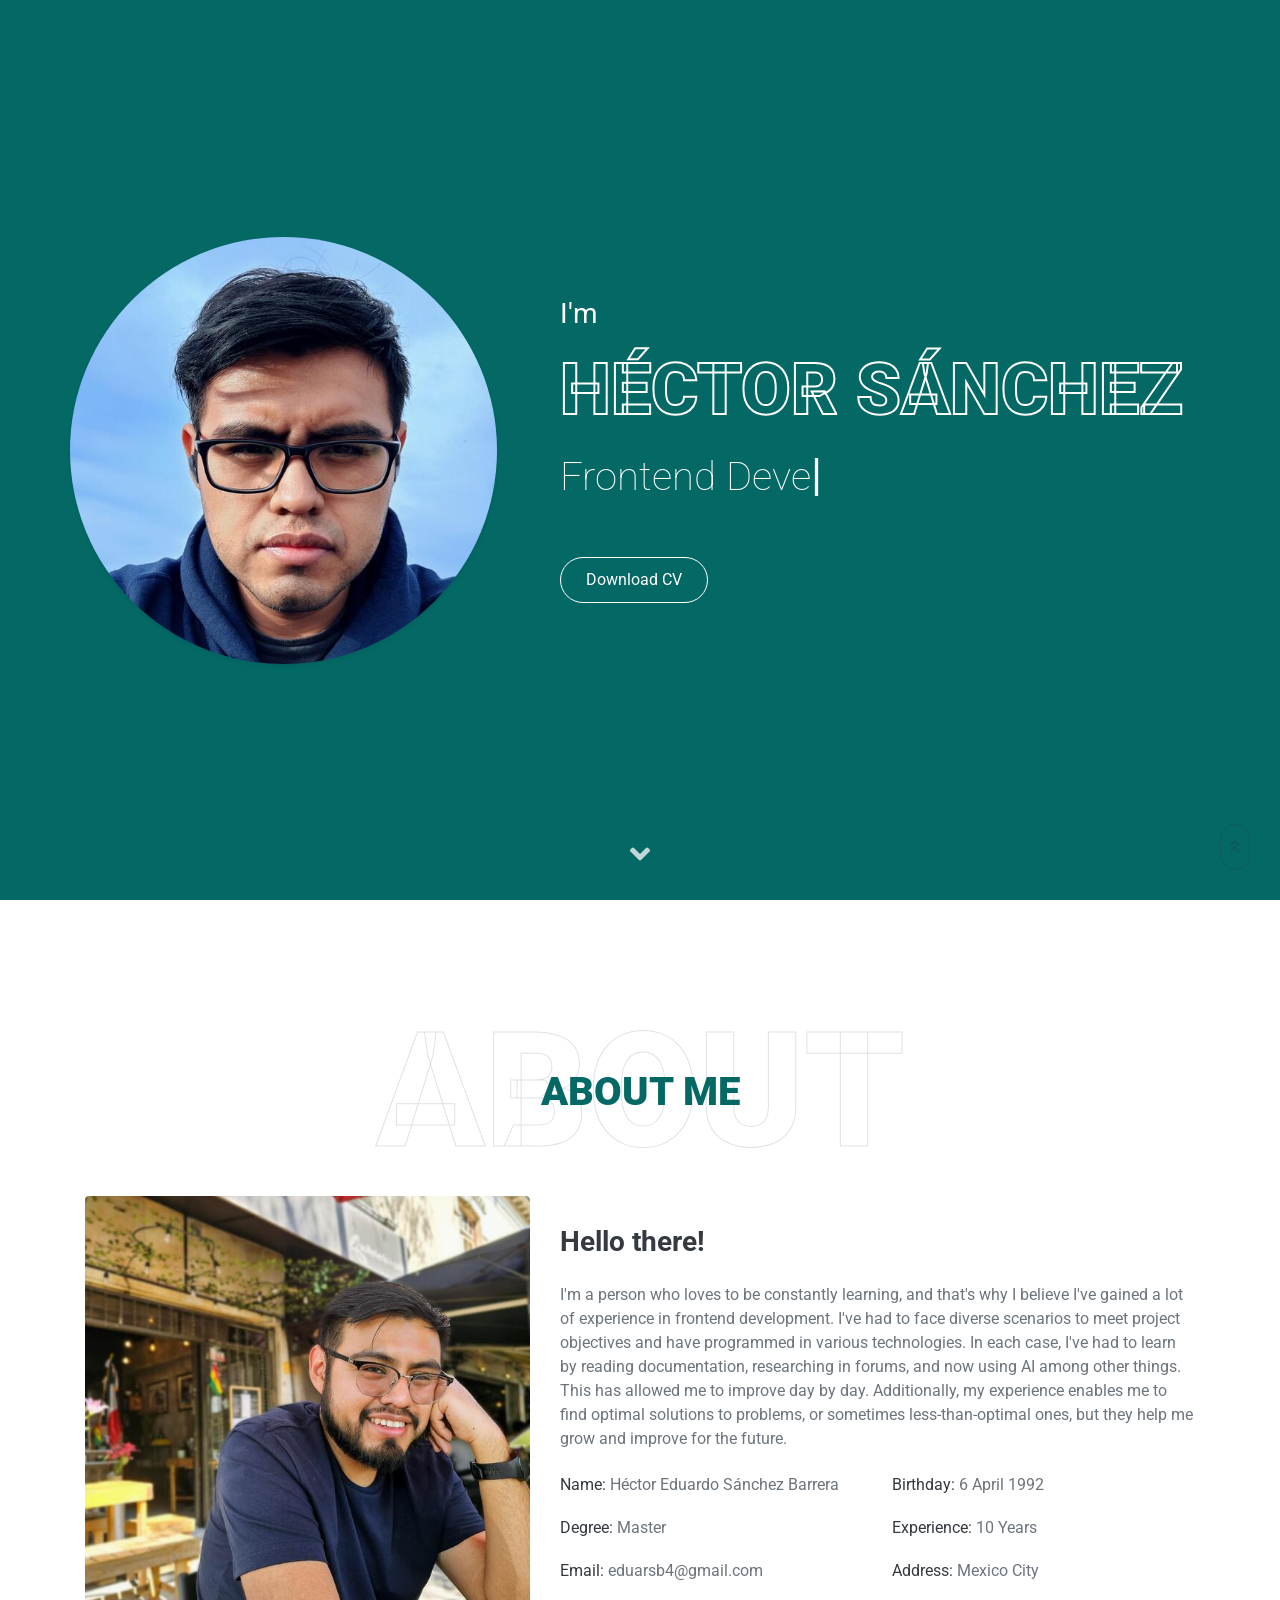
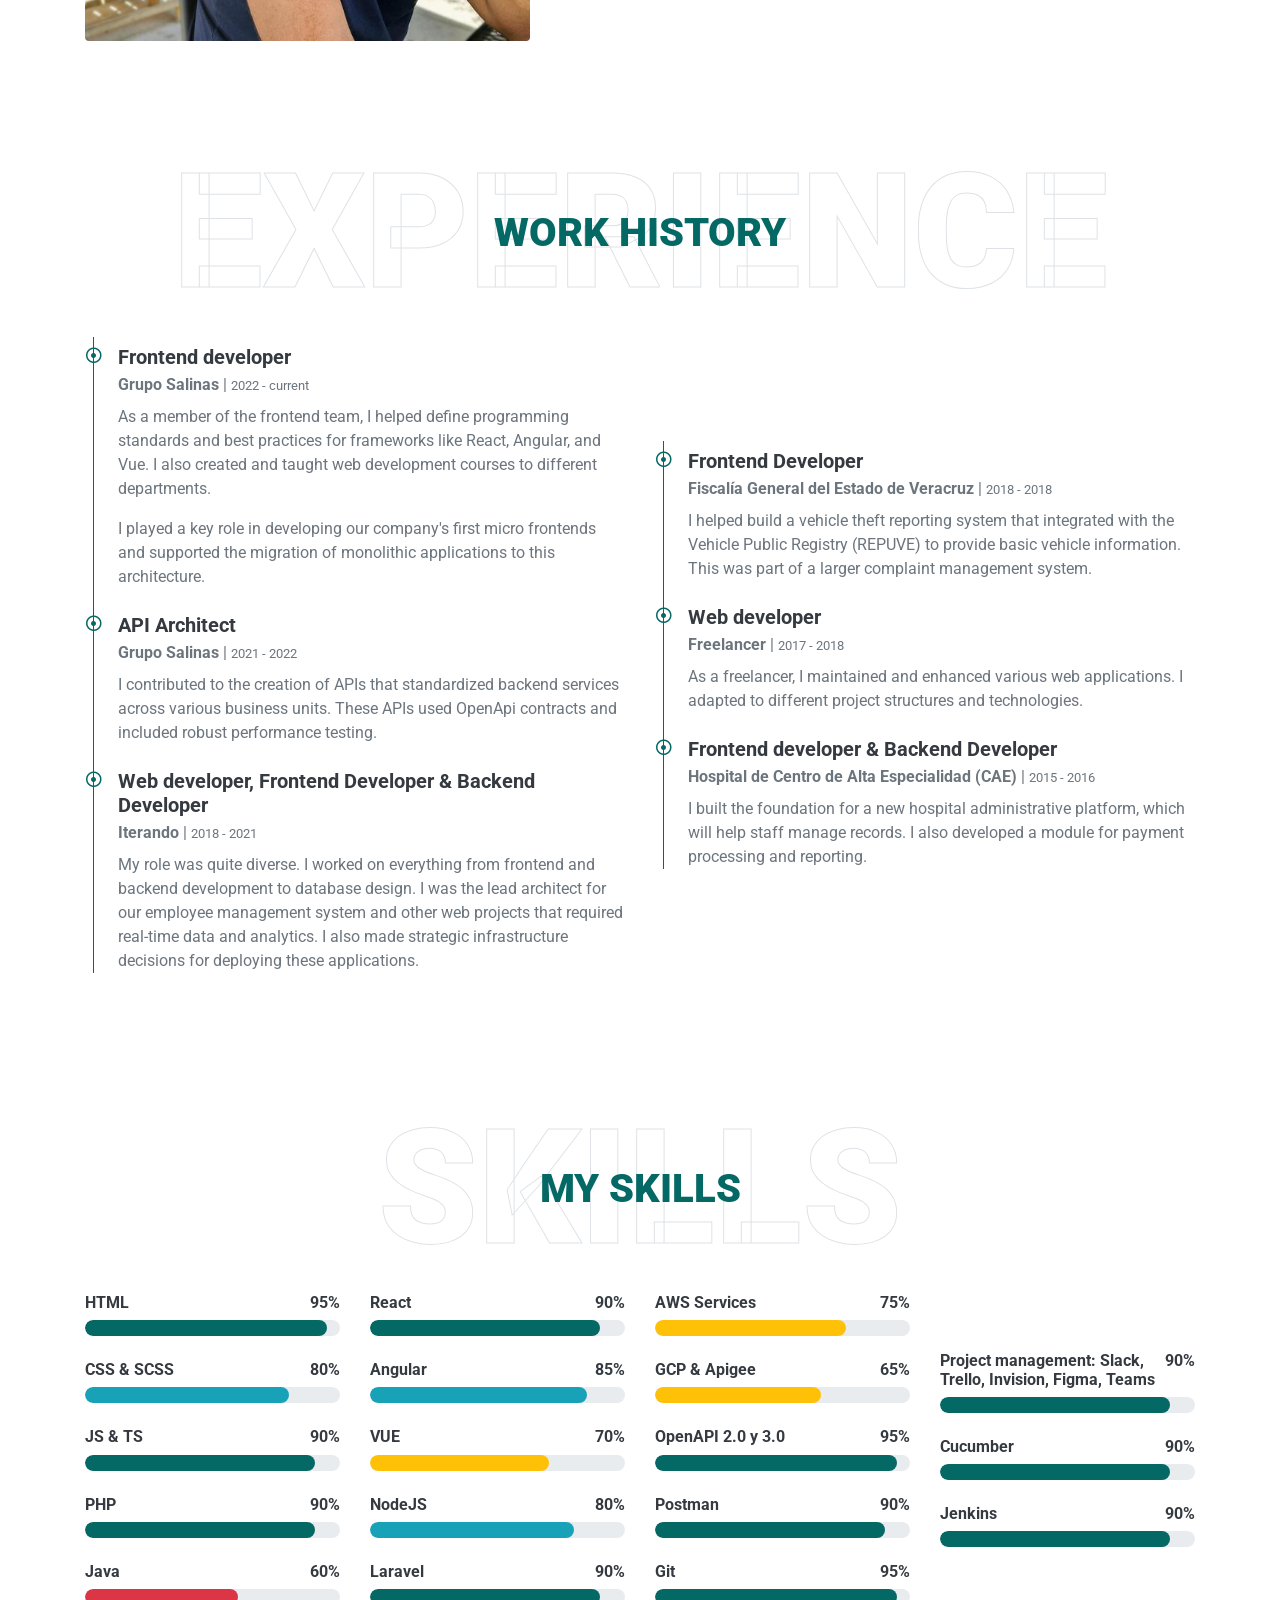
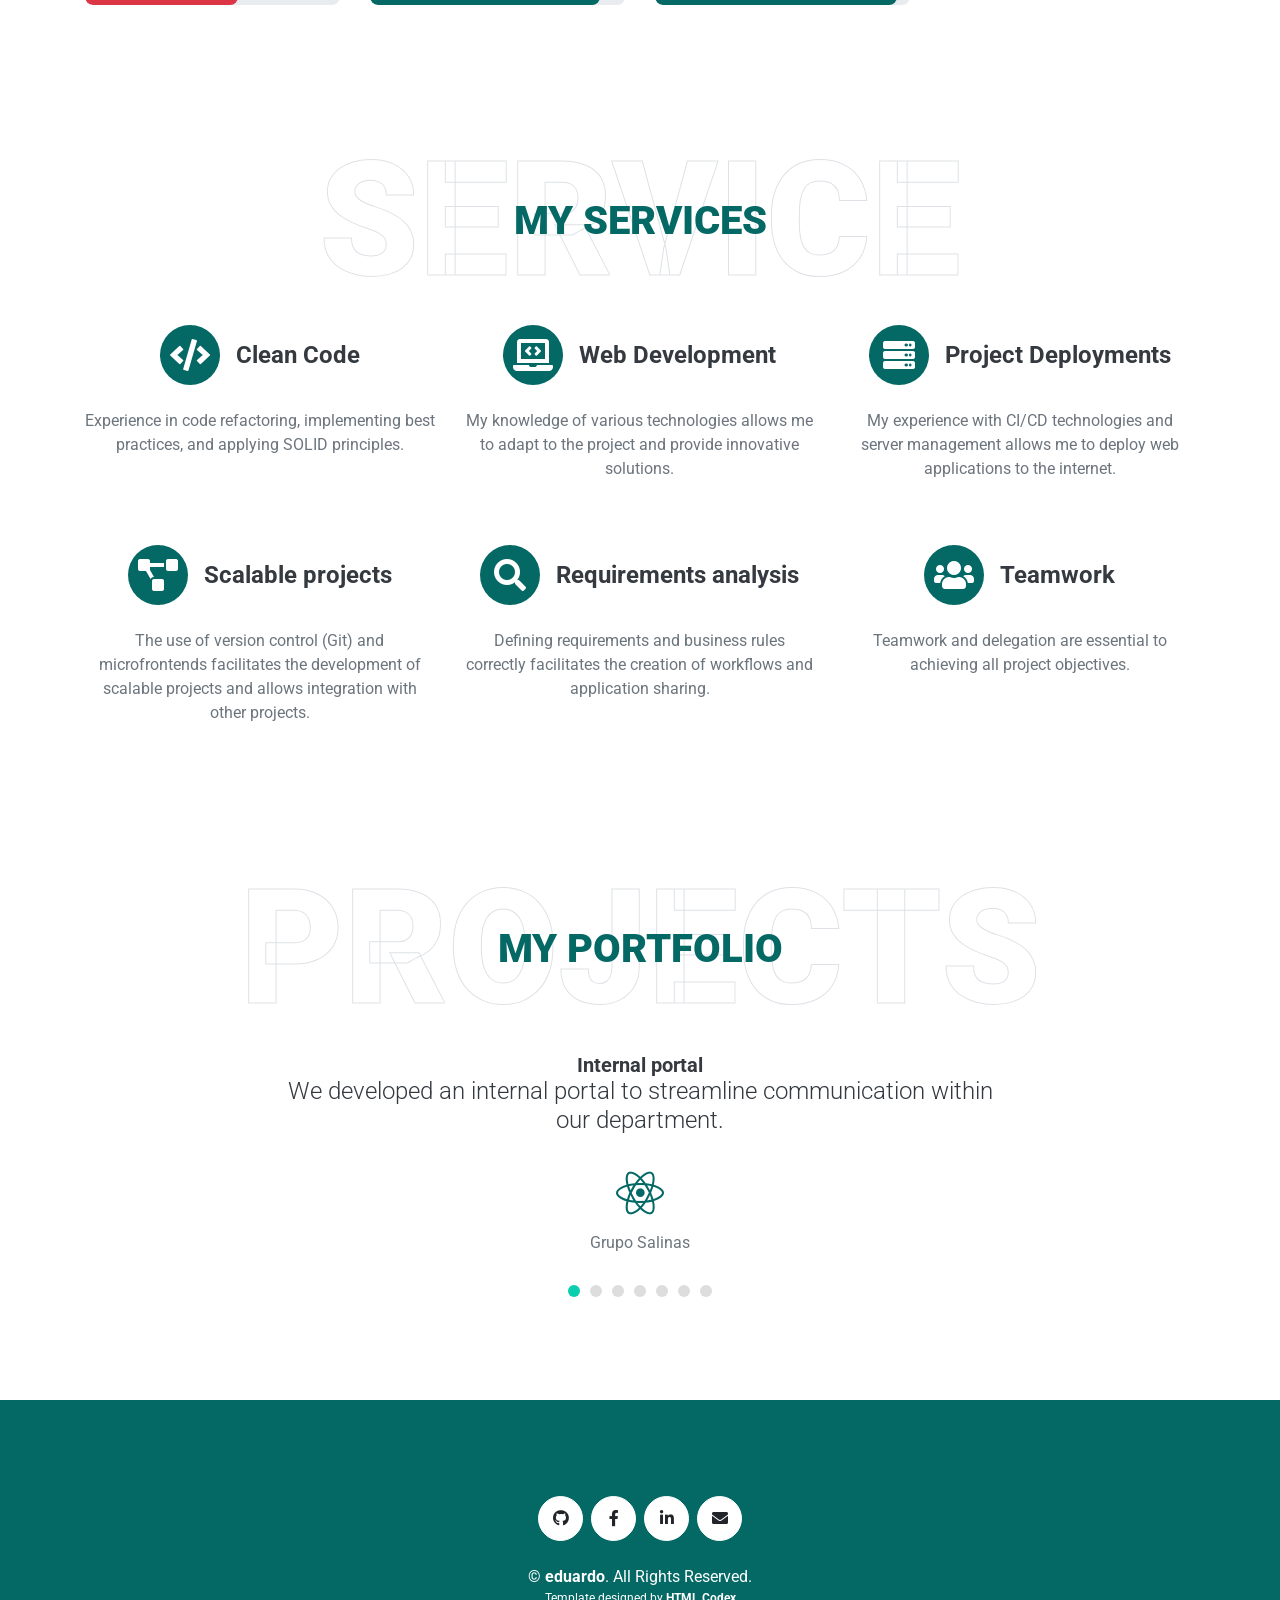
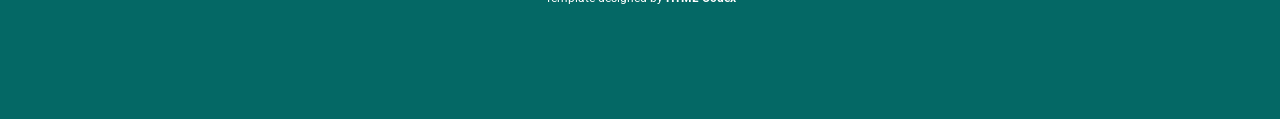
==== commit c77d78dd: "Changes: add favicon" ====
--- a/index.html
+++ b/index.html
@@ -5,7 +5,7 @@
     <meta charset="utf-8">
     <title>eduarsb</title>
     <meta content="width=device-width, initial-scale=1.0" name="viewport">
-
+    <link rel="icon" href="img/icon.png" type="image/x-icon">
 
     <!-- Google Web Fonts -->
     <link rel="preconnect" href="https://fonts.gstatic.com">
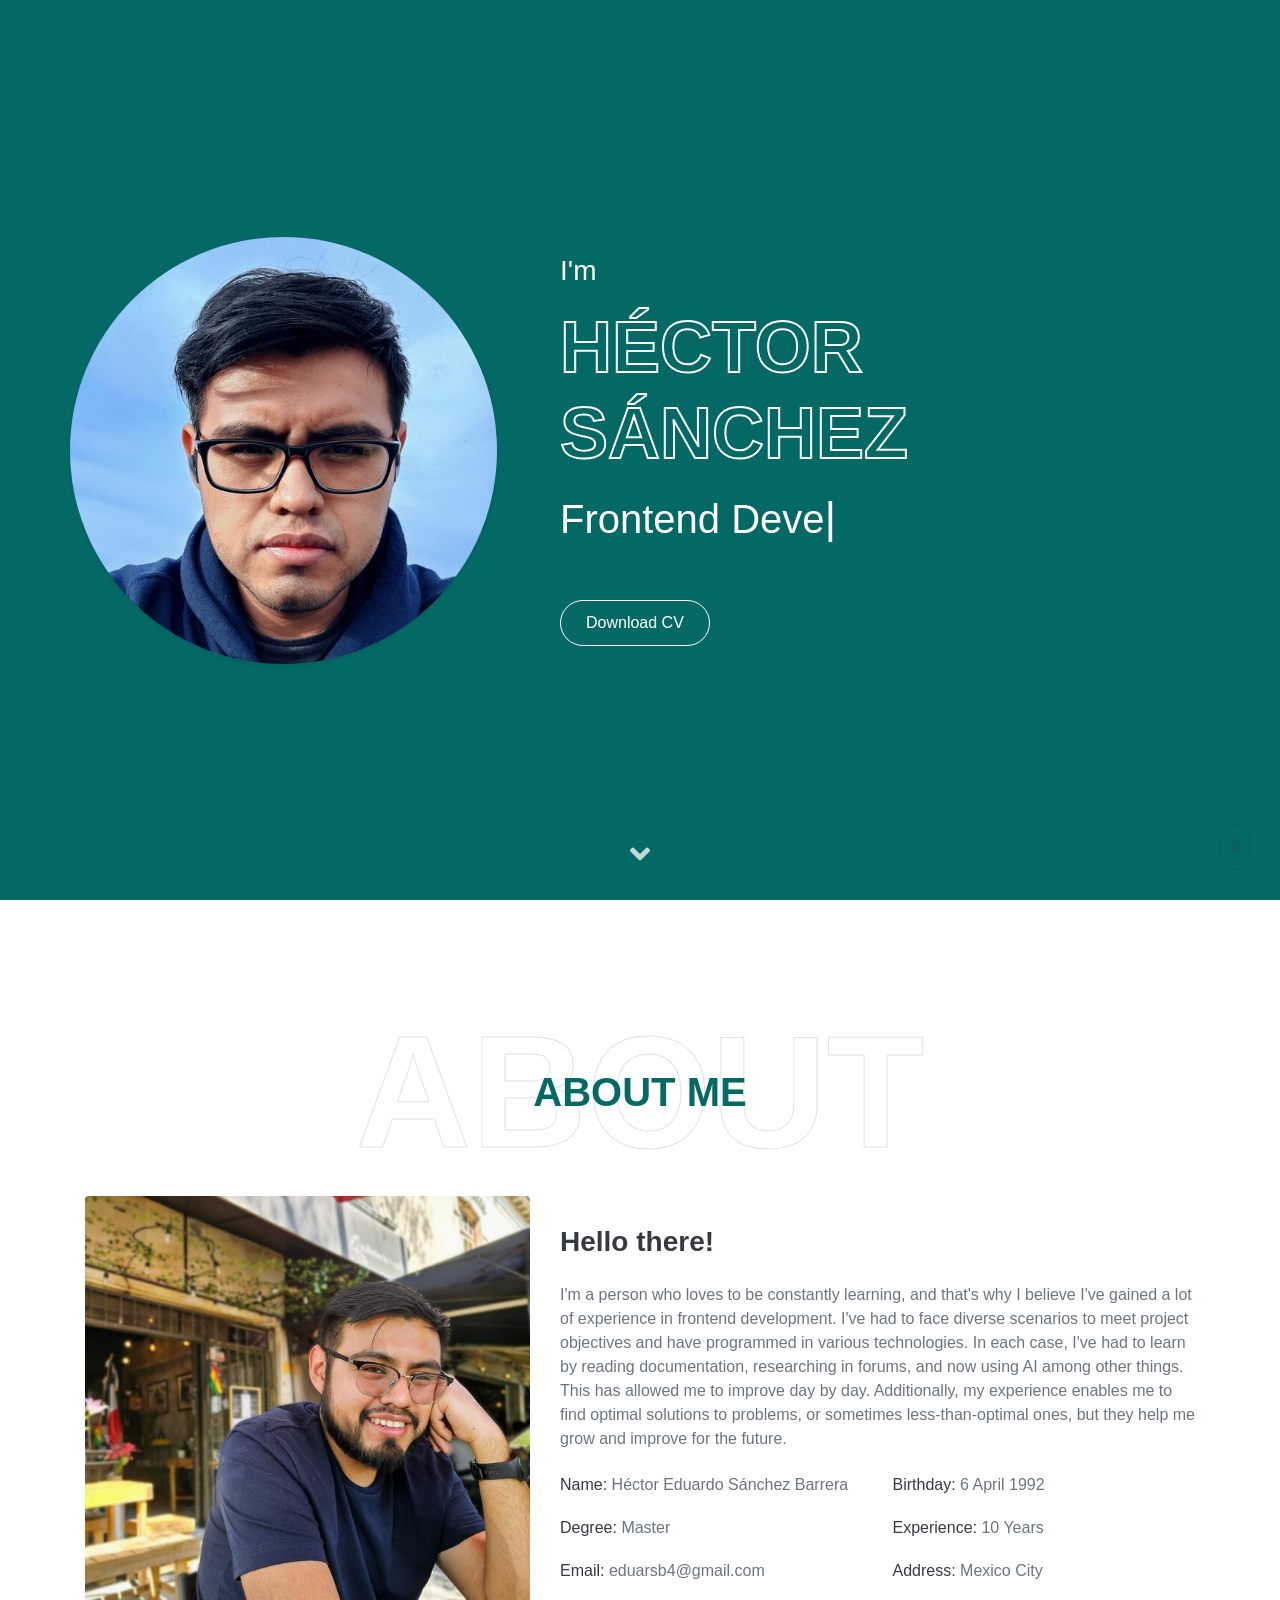
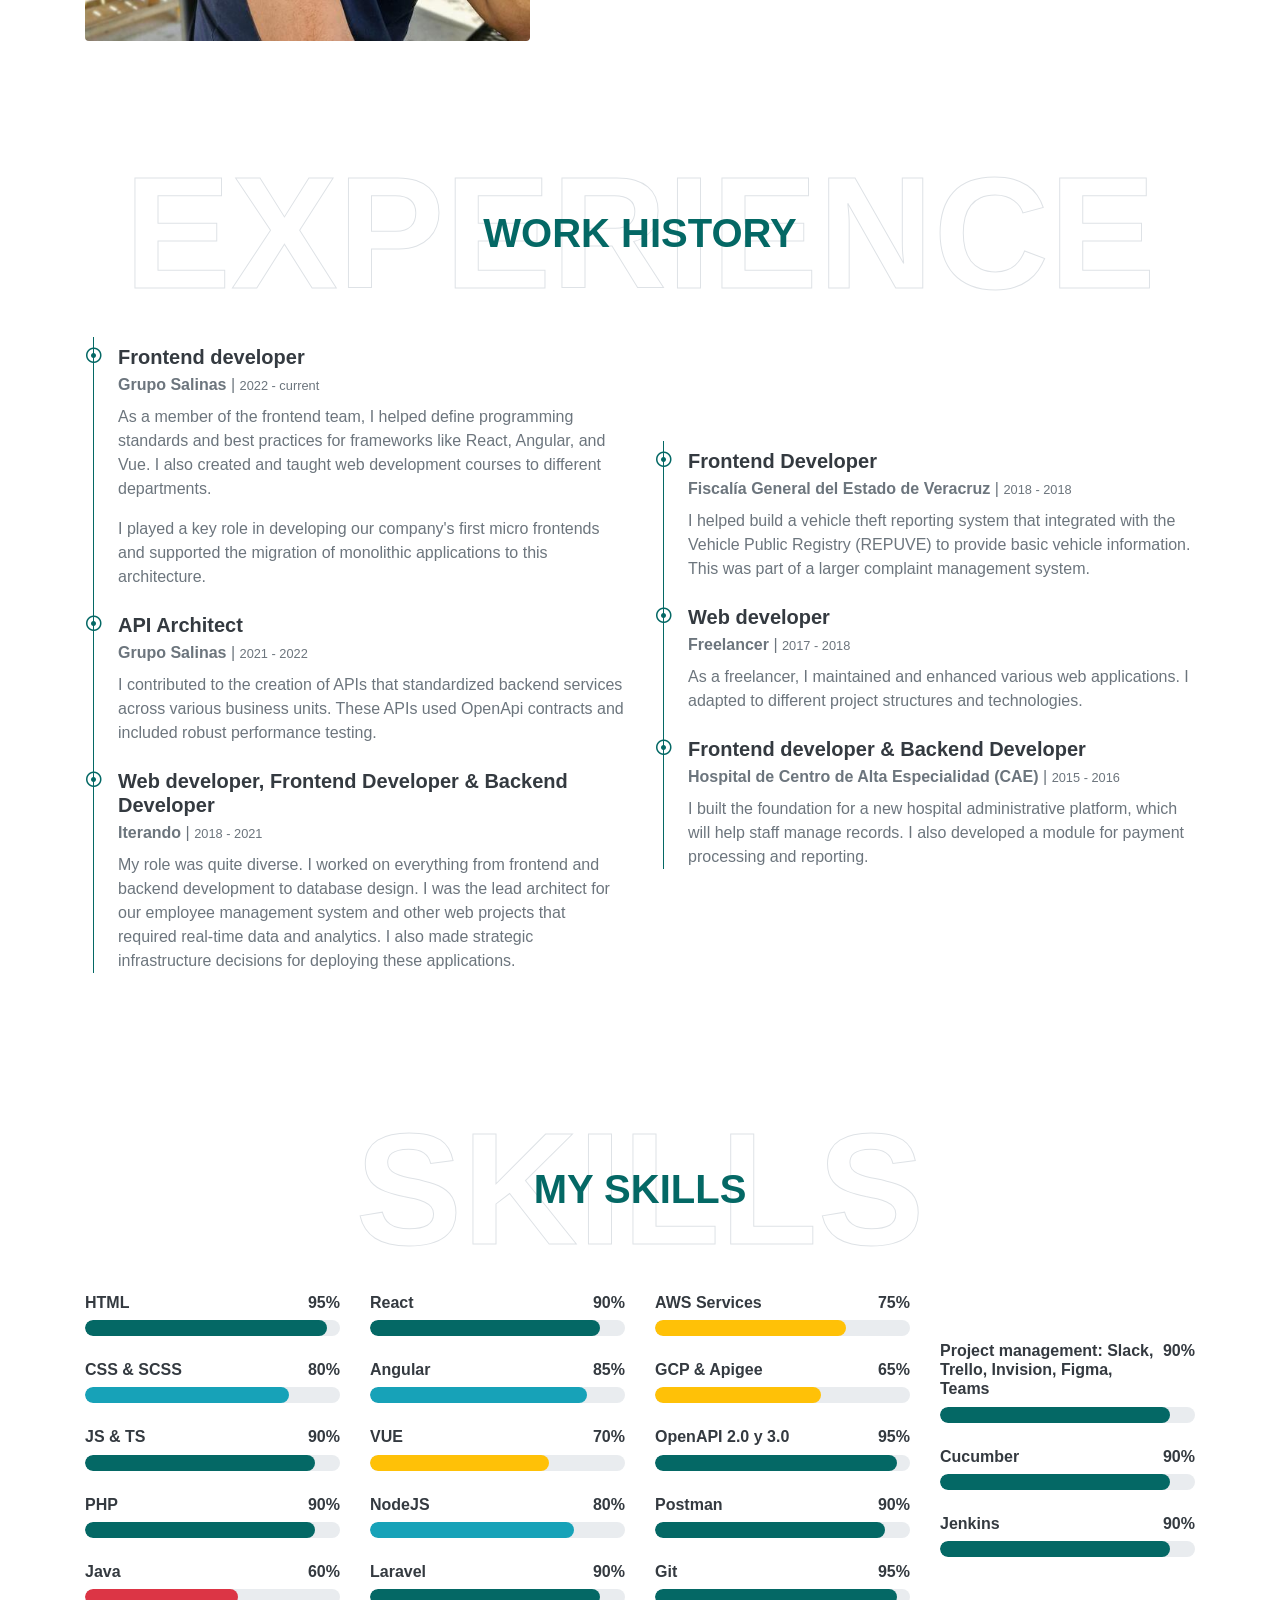
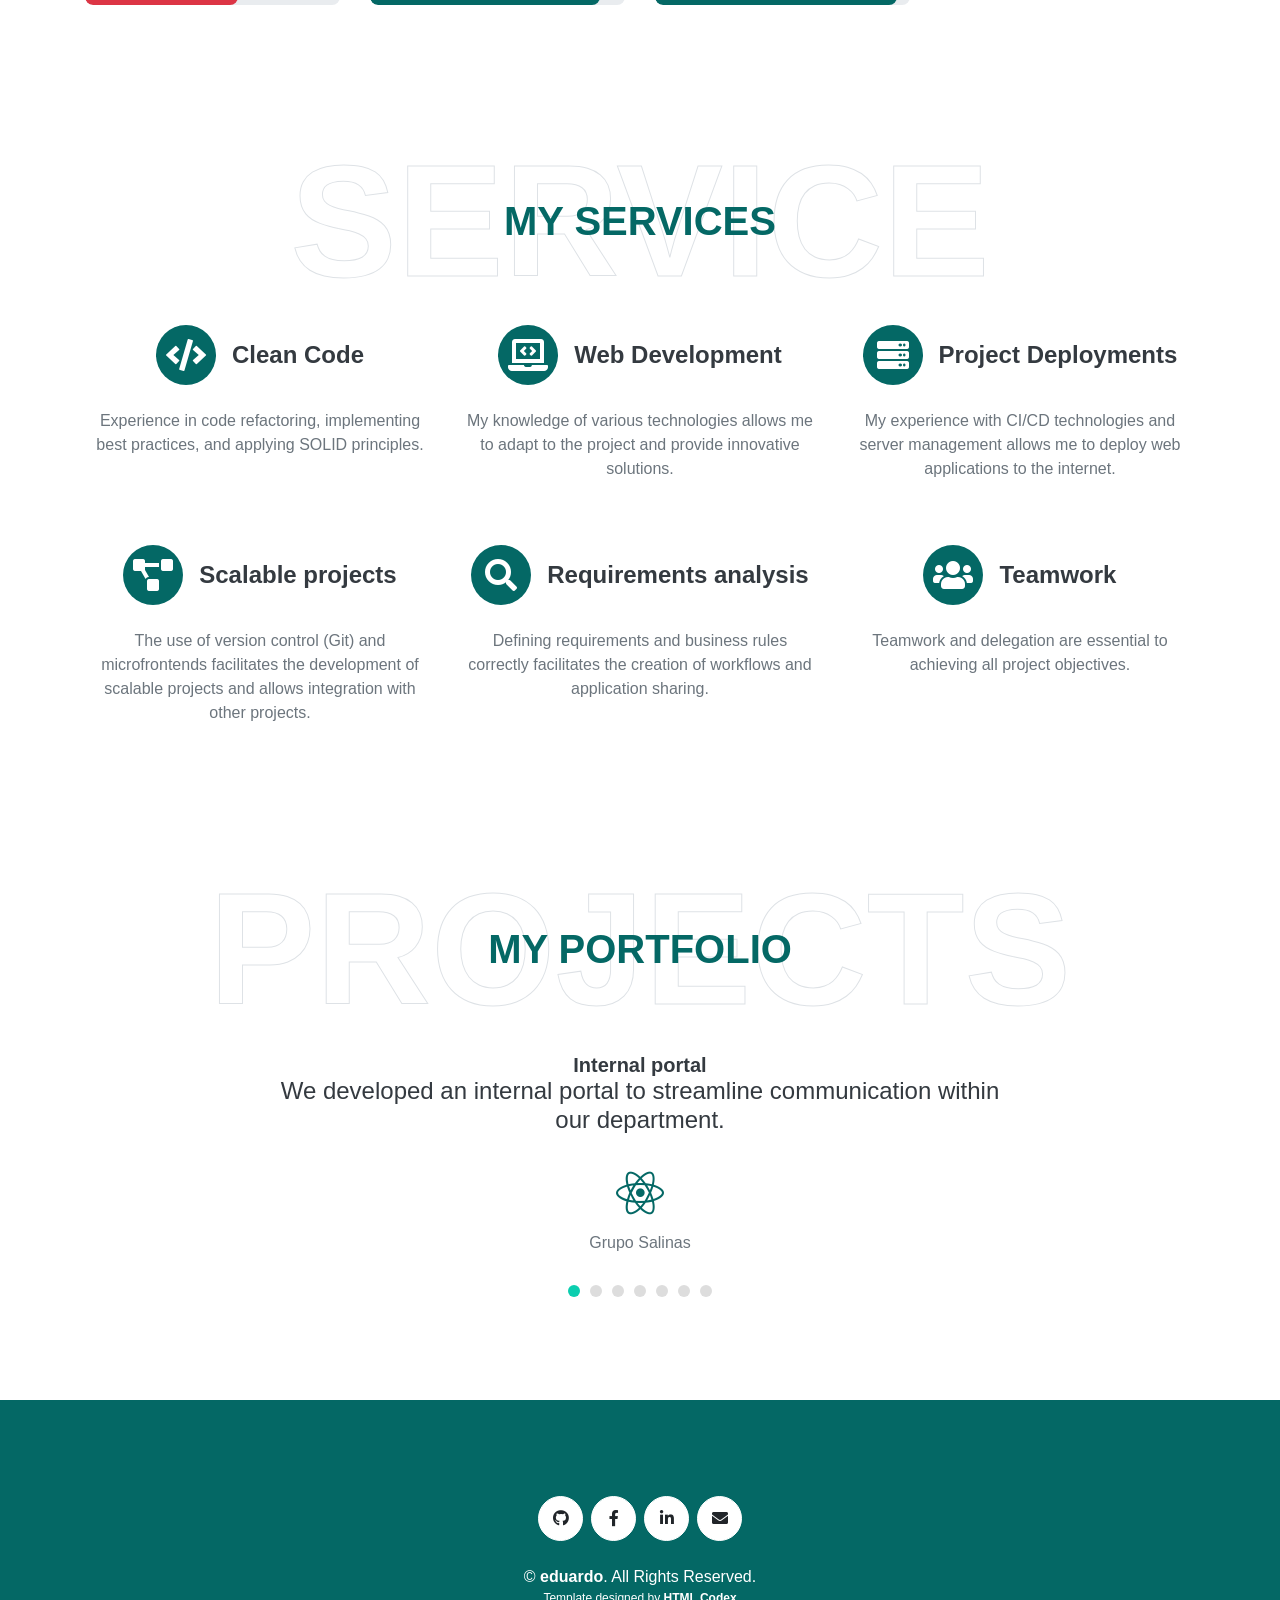
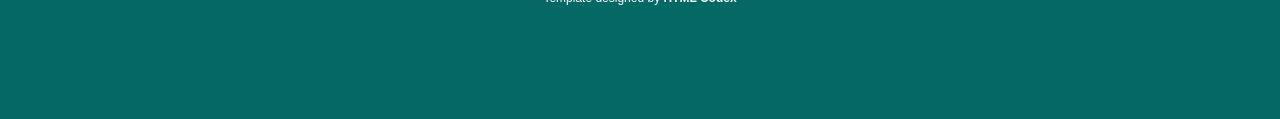
==== commit a82284f1: "Fix: repair font" ====
--- a/index.html
+++ b/index.html
@@ -8,8 +8,8 @@
     <link rel="icon" href="img/icon.png" type="image/x-icon">
 
     <!-- Google Web Fonts -->
-    <link rel="preconnect" href="https://fonts.gstatic.com">
-    <link href="https://fonts.googleapis.com/css2?family=Roboto:wght@300;400;500;700;900&display=swap" rel="stylesheet"> 
+    <!-- <link rel="preconnect" href="https://fonts.gstatic.com"> -->
+    <!-- <link href="https://fonts.googleapis.com/css2?family=Roboto:wght@300;400;500;700;900&display=swap" rel="stylesheet">  -->
     <link href="https://cdnjs.cloudflare.com/ajax/libs/font-awesome/5.10.0/css/all.min.css" rel="stylesheet">
 
     <!-- Libraries Stylesheet -->
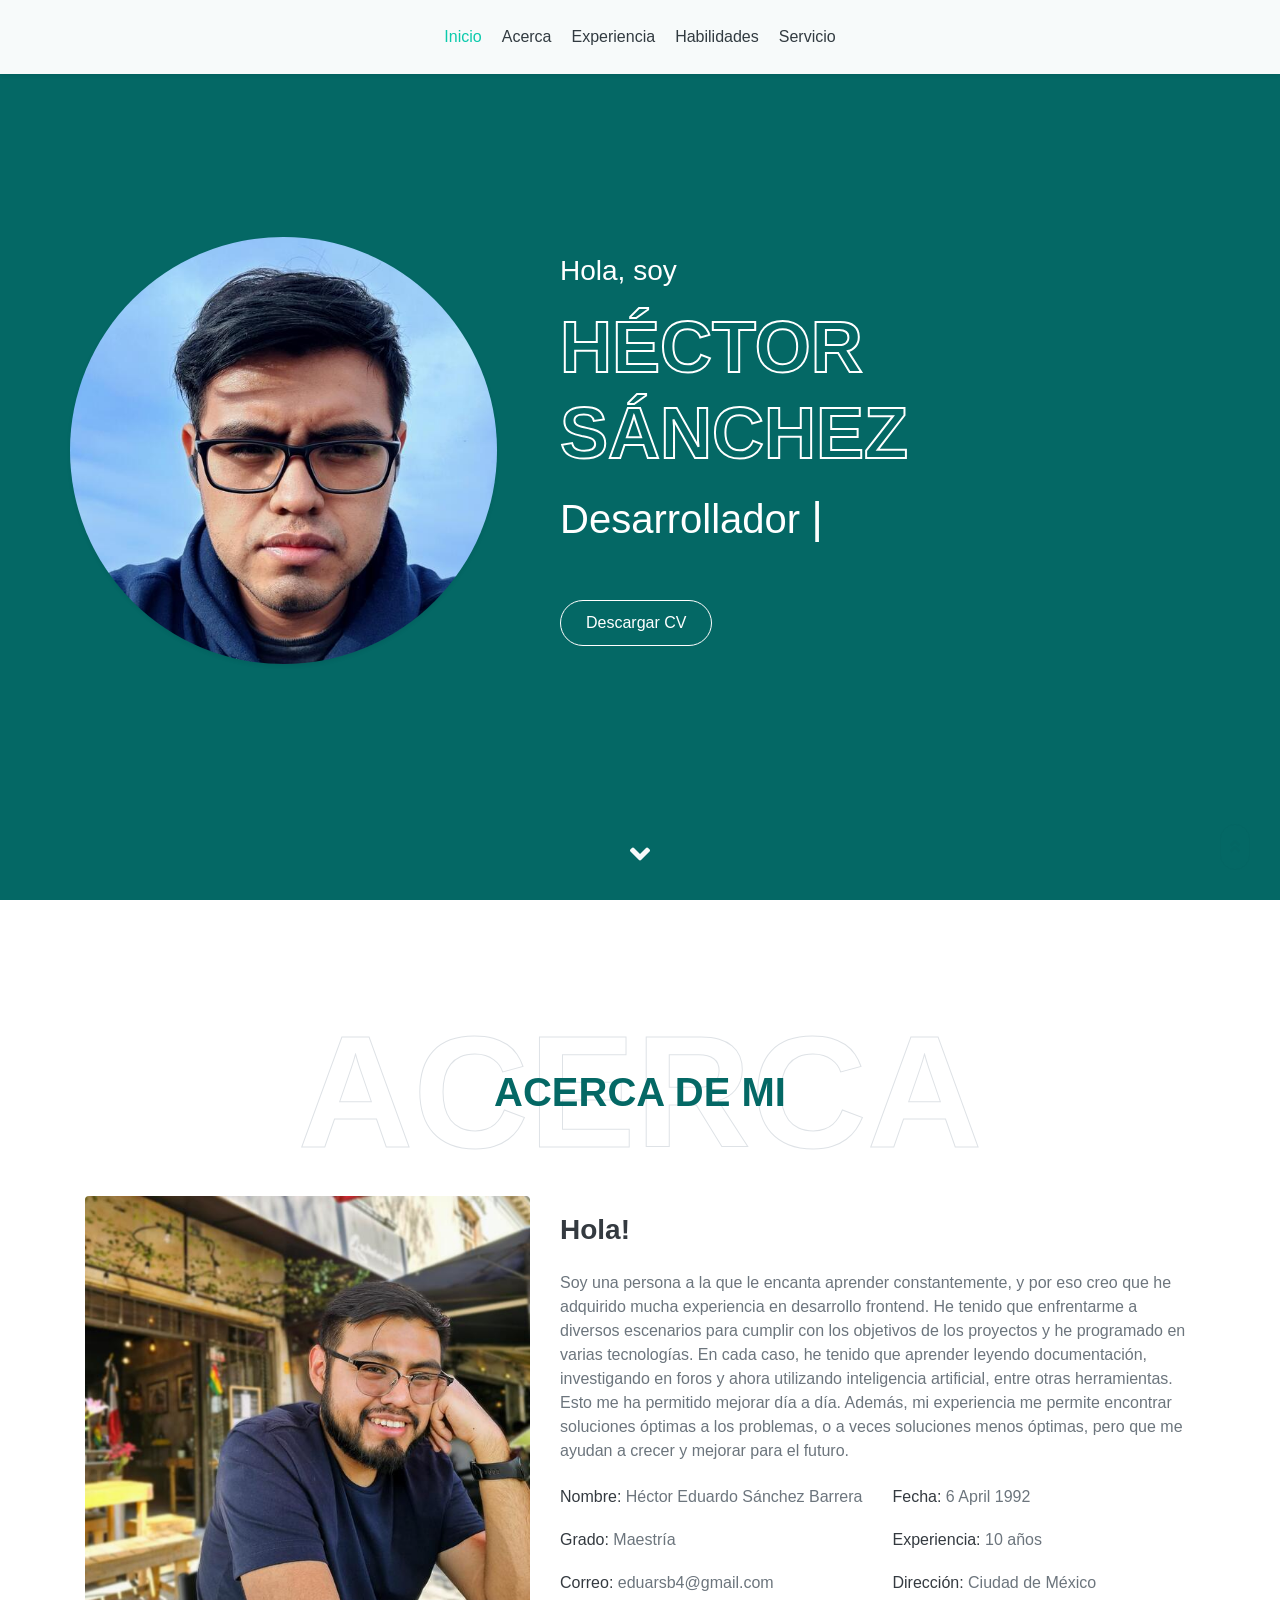
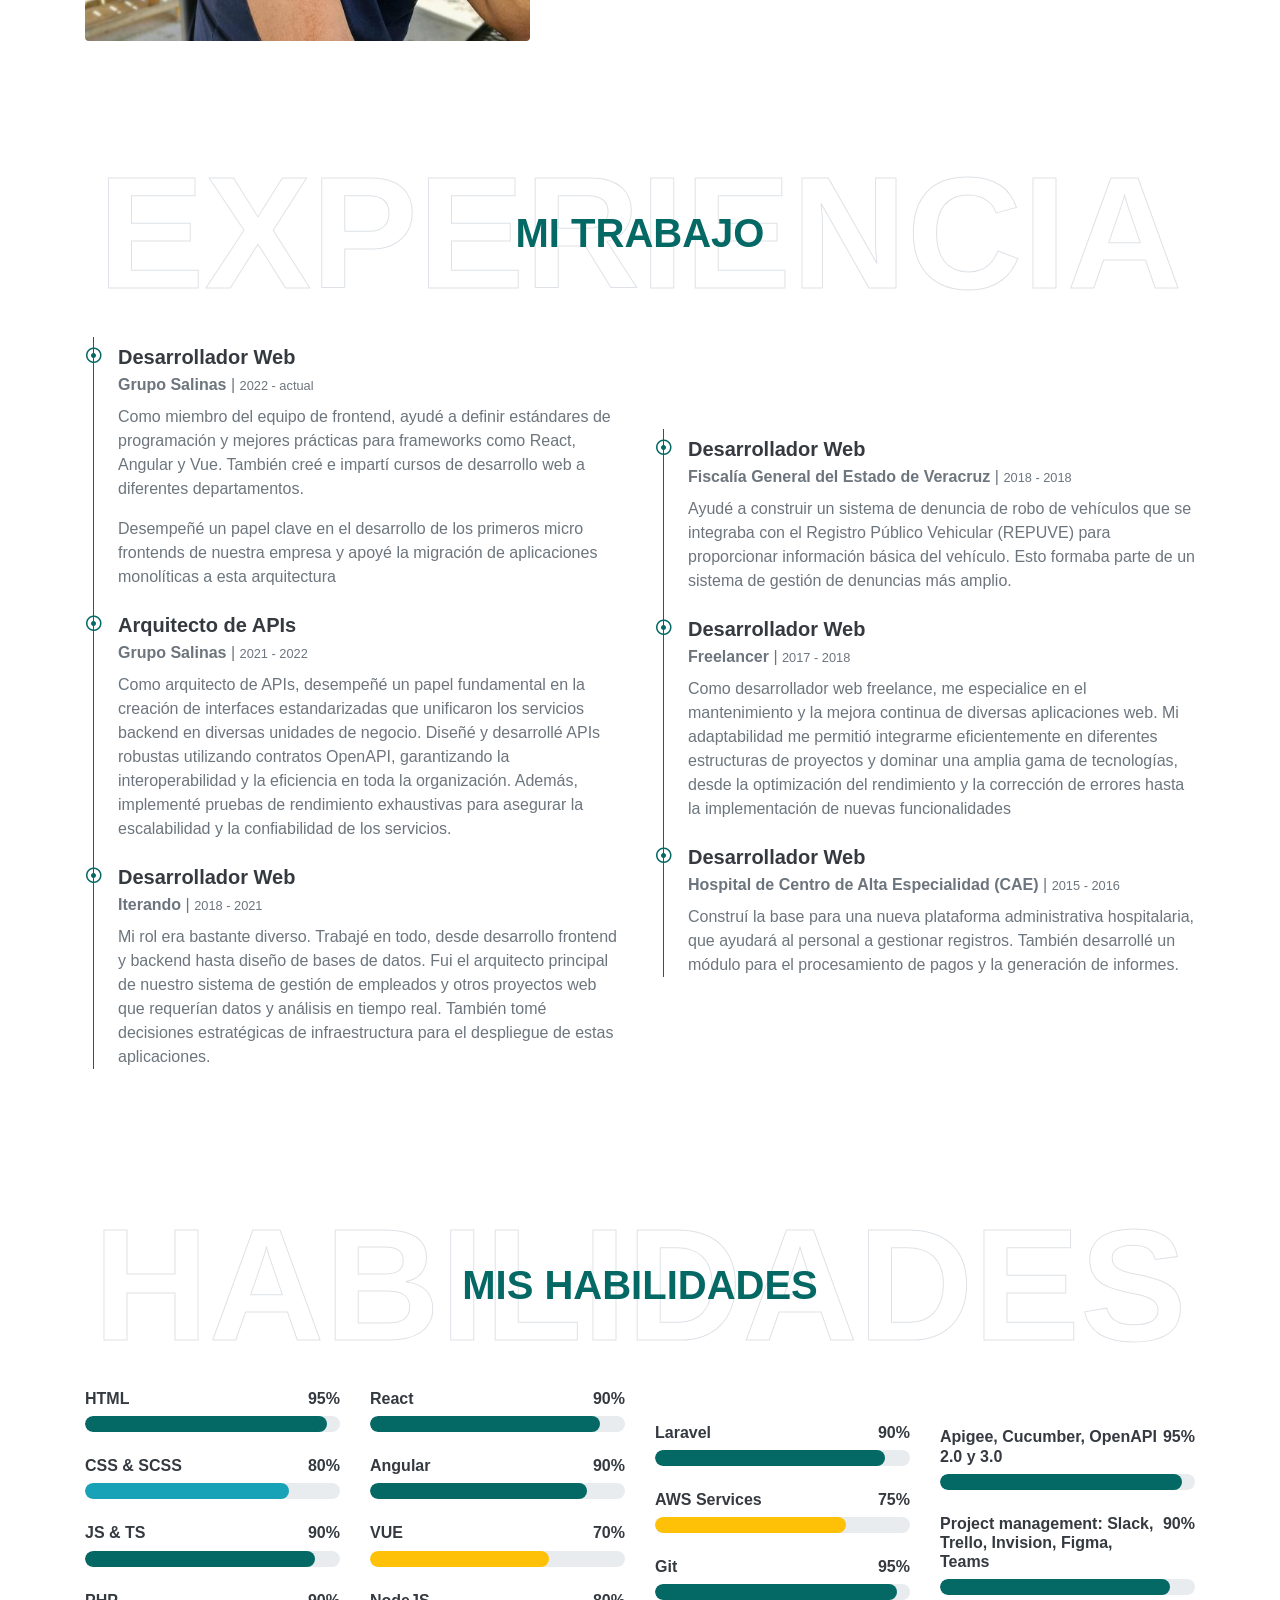
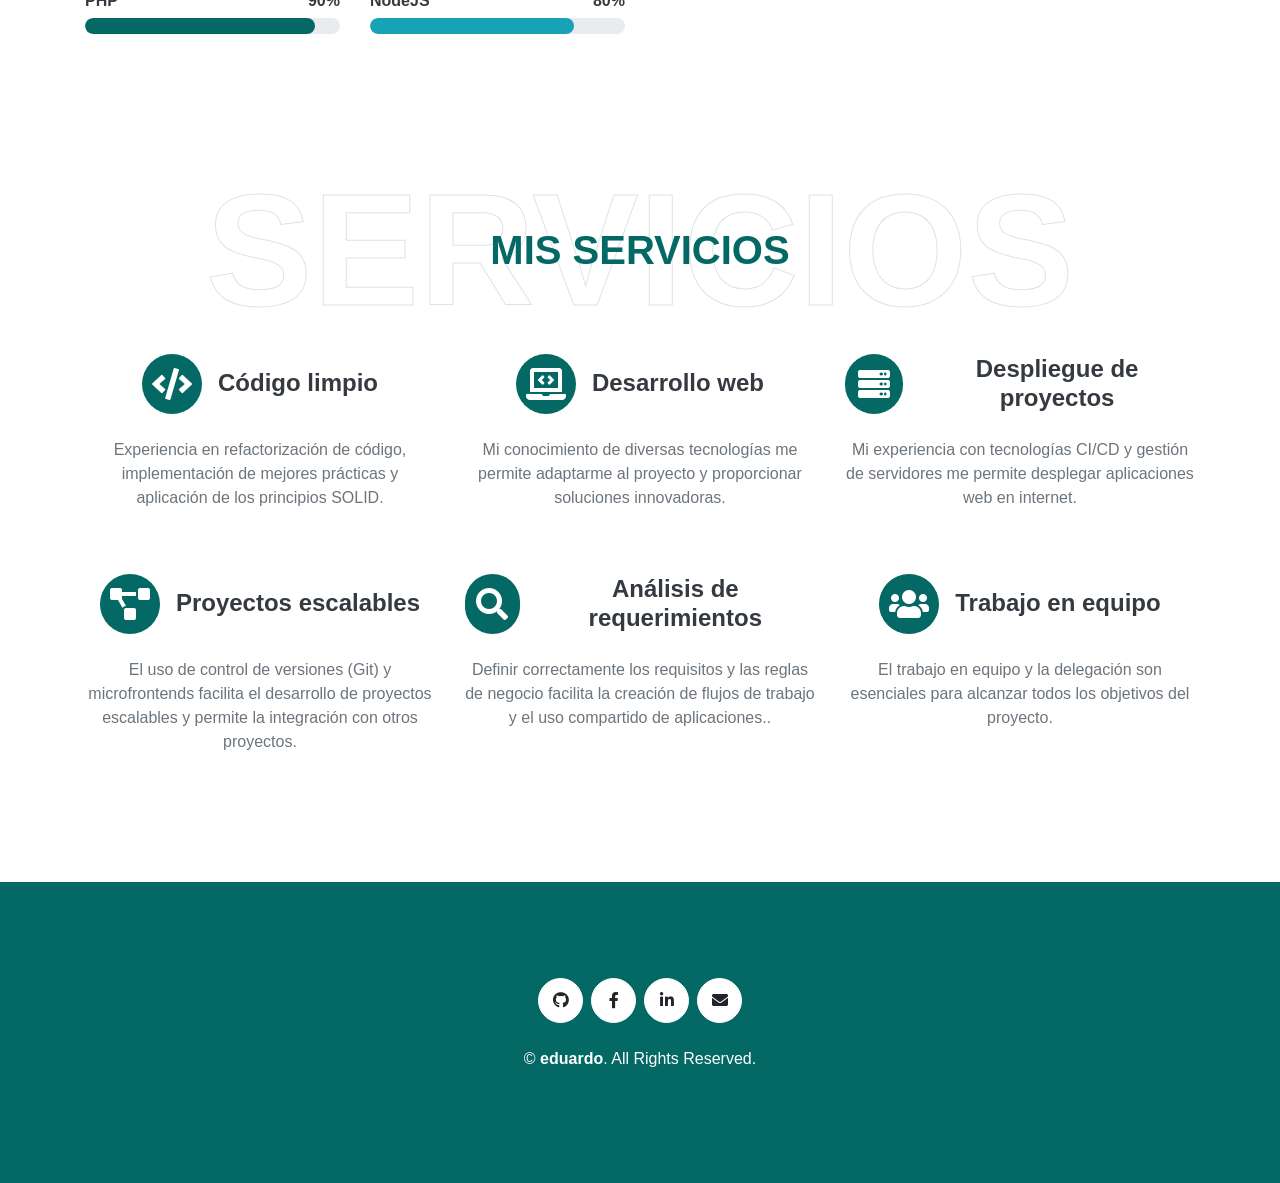
==== commit 3c374541: "Fix: translate to spanish" ====
--- a/index.html
+++ b/index.html
@@ -28,12 +28,12 @@
         </button>
         <div class="collapse navbar-collapse px-lg-3" id="navbarCollapse">
             <div class="navbar-nav m-auto py-0">
-                <a href="#home" class="nav-item nav-link active">Home</a>
-                <a href="#about" class="nav-item nav-link">About</a>
-                <a href="#qualification" class="nav-item nav-link">Expericence</a>
-                <a href="#skill" class="nav-item nav-link">Skill</a>
-                <a href="#service" class="nav-item nav-link">Service</a>
-                <a href="#portfolio" class="nav-item nav-link">Portfolio</a>
+                <a href="#home" class="nav-item nav-link active">Inicio</a>
+                <a href="#about" class="nav-item nav-link">Acerca</a>
+                <a href="#qualification" class="nav-item nav-link">Experiencia</a>
+                <a href="#skill" class="nav-item nav-link">Habilidades</a>
+                <a href="#service" class="nav-item nav-link">Servicio</a>
+                <!-- <a href="#portfolio" class="nav-item nav-link">Portfolio</a> -->
             </div>
         </div>
     </nav>
@@ -47,12 +47,12 @@
                     <img class="img-fluid w-100 rounded-circle shadow-sm" src="img/profile.jpg" alt="">
                 </div>
                 <div class="col-lg-7 text-center text-lg-left">
-                    <h3 class="text-white font-weight-normal mb-3">I'm</h3>
+                    <h3 class="text-white font-weight-normal mb-3">Hola, soy</h3>
                     <h1 class="display-3 text-uppercase text-primary mb-2" style="-webkit-text-stroke: 2px #ffffff;">Héctor Sánchez</h1>
                     <h1 class="typed-text-output d-inline font-weight-lighter text-white"></h1>
-                    <div class="typed-text d-none">Frontend Developer, Web developer, API Designer, Backend Developer</div>
+                    <div class="typed-text d-none">Desarrollador web, Desarrollador Angular, Desarrollador React, Arquitecto de APIs</div>
                     <div class="d-flex align-items-center justify-content-center justify-content-lg-start pt-5">
-                        <a href="img/CV_HectorESB.pdf" download="CV_HectorESB.pdf" class="btn btn-outline-light mr-5">Download CV</a>
+                        <a href="img/hector_sanchez_cv_es.pdf" download="CV_HectorESB.pdf" class="btn btn-outline-light mr-5">Descargar CV</a>
                     </div>
                 </div>
             </div>
@@ -65,23 +65,27 @@
     <div class="container-fluid py-5" id="about">
         <div class="container">
             <div class="position-relative d-flex align-items-center justify-content-center">
-                <h1 class="display-1 text-uppercase text-white" style="-webkit-text-stroke: 1px #dee2e6;">About</h1>
-                <h1 class="position-absolute text-uppercase text-primary">About Me</h1>
+                <h1 class="display-1 text-uppercase text-white" style="-webkit-text-stroke: 1px #dee2e6;">Acerca</h1>
+                <h1 class="position-absolute text-uppercase text-primary">Acerca de mi</h1>
             </div>
             <div class="row align-items-center">
                 <div class="col-lg-5 pb-4 pb-lg-0">
                     <img class="img-fluid rounded w-100" src="img/about.jpg" alt="">
                 </div>
                 <div class="col-lg-7">
-                    <h3 class="mb-4">Hello there!</h3>
-                    <p>I'm a person who loves to be constantly learning, and that's why I believe I've gained a lot of experience in frontend development. I've had to face diverse scenarios to meet project objectives and have programmed in various technologies. In each case, I've had to learn by reading documentation, researching in forums, and now using AI among other things. This has allowed me to improve day by day. Additionally, my experience enables me to find optimal solutions to problems, or sometimes less-than-optimal ones, but they help me grow and improve for the future.</p>
+                    <h3 class="mb-4">Hola!</h3>
+                    <p>Soy una persona a la que le encanta aprender constantemente, y por eso creo que he adquirido mucha experiencia en desarrollo frontend.
+                        He tenido que enfrentarme a diversos escenarios para cumplir con los objetivos de los proyectos y he programado en varias tecnologías.
+                        En cada caso, he tenido que aprender leyendo documentación, investigando en foros y ahora utilizando inteligencia artificial, entre otras herramientas.
+                        Esto me ha permitido mejorar día a día. Además, mi experiencia me permite encontrar soluciones óptimas a los problemas, o a veces
+                        soluciones menos óptimas, pero que me ayudan a crecer y mejorar para el futuro.</p>
                     <div class="row mb-3">
-                        <div class="col-sm-6 py-2"><h6>Name: <span class="text-secondary">Héctor Eduardo Sánchez Barrera</span></h6></div>
-                        <div class="col-sm-6 py-2"><h6>Birthday: <span class="text-secondary">6 April 1992</span></h6></div>
-                        <div class="col-sm-6 py-2"><h6>Degree: <span class="text-secondary">Master</span></h6></div>
-                        <div class="col-sm-6 py-2"><h6>Experience: <span class="text-secondary">10 Years</span></h6></div>
-                        <div class="col-sm-6 py-2"><h6>Email: <span class="text-secondary">eduarsb4@gmail.com</span></h6></div>
-                        <div class="col-sm-6 py-2"><h6>Address: <span class="text-secondary">Mexico City</span></h6></div>
+                        <div class="col-sm-6 py-2"><h6>Nombre: <span class="text-secondary">Héctor Eduardo Sánchez Barrera</span></h6></div>
+                        <div class="col-sm-6 py-2"><h6>Fecha: <span class="text-secondary">6 April 1992</span></h6></div>
+                        <div class="col-sm-6 py-2"><h6>Grado: <span class="text-secondary">Maestría</span></h6></div>
+                        <div class="col-sm-6 py-2"><h6>Experiencia: <span class="text-secondary">10 años</span></h6></div>
+                        <div class="col-sm-6 py-2"><h6>Correo: <span class="text-secondary">eduarsb4@gmail.com</span></h6></div>
+                        <div class="col-sm-6 py-2"><h6>Dirección: <span class="text-secondary">Ciudad de México</span></h6></div>
                     </div>
                 </div>
             </div>
@@ -94,30 +98,31 @@
     <div class="container-fluid py-5" id="qualification">
         <div class="container">
             <div class="position-relative d-flex align-items-center justify-content-center">
-                <h1 class="display-1 text-uppercase text-white" style="-webkit-text-stroke: 1px #dee2e6;">Experience</h1>
-                <h1 class="position-absolute text-uppercase text-primary">Work HISTORY</h1>
+                <h1 class="display-1 text-uppercase text-white" style="-webkit-text-stroke: 1px #dee2e6;">Experiencia</h1>
+                <h1 class="position-absolute text-uppercase text-primary">Mi trabajo</h1>
             </div>
             <div class="row align-items-center">
                 <div class="col-lg-6">
                     <div class="border-left border-primary pt-2 pl-4 ml-2">
                         <div class="position-relative mb-4">
                             <i class="far fa-dot-circle text-primary position-absolute" style="top: 2px; left: -32px;"></i>
-                            <h5 class="font-weight-bold mb-1">Frontend developer </h5>
-                            <p class="mb-2"><strong>Grupo Salinas </strong> | <small>2022 - current</small></p>
-                            <p>As a member of the frontend team, I helped define programming standards and best practices for frameworks like React, Angular, and Vue. I also created and taught web development courses to different departments.</p>
-                            <p>I played a key role in developing our company's first micro frontends and supported the migration of monolithic applications to this architecture.</p>
-                        </div>
-                        <div class="position-relative mb-4">
-                            <i class="far fa-dot-circle text-primary position-absolute" style="top: 2px; left: -32px;"></i>
-                            <h5 class="font-weight-bold mb-1">API Architect</h5>
+                            <h5 class="font-weight-bold mb-1">Desarrollador Web </h5>
+                            <p class="mb-2"><strong>Grupo Salinas </strong> | <small>2022 - actual</small></p>
+                            <p>Como miembro del equipo de frontend, ayudé a definir estándares de programación y mejores prácticas para frameworks como React, Angular y Vue. También creé e impartí cursos de desarrollo web a diferentes departamentos.</p>
+                            <p>Desempeñé un papel clave en el desarrollo de los primeros micro frontends de nuestra empresa y apoyé la migración de aplicaciones monolíticas a esta arquitectura</p>
+                        </div>
+                        <div class="position-relative mb-4">
+                            <i class="far fa-dot-circle text-primary position-absolute" style="top: 2px; left: -32px;"></i>
+                            <h5 class="font-weight-bold mb-1">Arquitecto de APIs</h5>
                             <p class="mb-2"><strong>Grupo Salinas</strong> | <small>2021 - 2022</small></p>
-                            <p>I contributed to the creation of APIs that standardized backend services across various business units. These APIs used OpenApi contracts and included robust performance testing.</p>
-                        </div>
-                        <div class="position-relative mb-4">
-                            <i class="far fa-dot-circle text-primary position-absolute" style="top: 2px; left: -32px;"></i>
-                            <h5 class="font-weight-bold mb-1">Web developer, Frontend Developer & Backend Developer</h5>
+                            <p>Como arquitecto de APIs, desempeñé un papel fundamental en la creación de interfaces estandarizadas que unificaron los servicios backend en diversas unidades de negocio. Diseñé y desarrollé APIs robustas utilizando contratos OpenAPI, garantizando la interoperabilidad y la eficiencia en toda la organización.
+                                Además, implementé pruebas de rendimiento exhaustivas para asegurar la escalabilidad y la confiabilidad de los servicios.</p>
+                        </div>
+                        <div class="position-relative mb-4">
+                            <i class="far fa-dot-circle text-primary position-absolute" style="top: 2px; left: -32px;"></i>
+                            <h5 class="font-weight-bold mb-1">Desarrollador Web</h5>
                             <p class="mb-2"><strong>Iterando</strong> | <small>2018 - 2021</small></p>
-                            <p>My role was quite diverse. I worked on everything from frontend and backend development to database design. I was the lead architect for our employee management system and other web projects that required real-time data and analytics. I also made strategic infrastructure decisions for deploying these applications.</p>
+                            <p>Mi rol era bastante diverso. Trabajé en todo, desde desarrollo frontend y backend hasta diseño de bases de datos. Fui el arquitecto principal de nuestro sistema de gestión de empleados y otros proyectos web que requerían datos y análisis en tiempo real. También tomé decisiones estratégicas de infraestructura para el despliegue de estas aplicaciones.</p>
                         </div>
                     </div>
                 </div>
@@ -125,21 +130,23 @@
                     <div class="border-left border-primary pt-2 pl-4 ml-2">
                         <div class="position-relative mb-4">
                             <i class="far fa-dot-circle text-primary position-absolute" style="top: 2px; left: -32px;"></i>
-                            <h5 class="font-weight-bold mb-1">Frontend Developer</h5>
+                            <h5 class="font-weight-bold mb-1">Desarrollador Web</h5>
                             <p class="mb-2"><strong>Fiscalía General del Estado de Veracruz</strong> | <small>2018 - 2018</small></p>
-                            <p>I helped build a vehicle theft reporting system that integrated with the Vehicle Public Registry (REPUVE) to provide basic vehicle information. This was part of a larger complaint management system.</p>
-                        </div>
-                        <div class="position-relative mb-4">
-                            <i class="far fa-dot-circle text-primary position-absolute" style="top: 2px; left: -32px;"></i>
-                            <h5 class="font-weight-bold mb-1">Web developer</h5>
+                            <p>Ayudé a construir un sistema de denuncia de robo de vehículos que se integraba con el Registro Público Vehicular (REPUVE) para proporcionar información básica del vehículo. Esto formaba parte de un sistema de gestión de denuncias más amplio.</p>
+                        </div>
+                        <div class="position-relative mb-4">
+                            <i class="far fa-dot-circle text-primary position-absolute" style="top: 2px; left: -32px;"></i>
+                            <h5 class="font-weight-bold mb-1">Desarrollador Web</h5>
                             <p class="mb-2"><strong>Freelancer</strong> | <small>2017 - 2018</small></p>
-                            <p>As a freelancer, I maintained and enhanced various web applications. I adapted to different project structures and technologies.</p>
-                        </div>
-                        <div class="position-relative mb-4">
-                            <i class="far fa-dot-circle text-primary position-absolute" style="top: 2px; left: -32px;"></i>
-                            <h5 class="font-weight-bold mb-1">Frontend developer & Backend Developer</h5>
+                            <p>Como desarrollador web freelance, me especialice en el mantenimiento y la mejora continua de diversas aplicaciones web. 
+                                Mi adaptabilidad me permitió integrarme eficientemente en diferentes estructuras de proyectos y dominar una amplia gama de tecnologías,
+                                desde la optimización del rendimiento y la corrección de errores hasta la implementación de nuevas funcionalidades</p>
+                        </div>
+                        <div class="position-relative mb-4">
+                            <i class="far fa-dot-circle text-primary position-absolute" style="top: 2px; left: -32px;"></i>
+                            <h5 class="font-weight-bold mb-1">Desarrollador Web</h5>
                             <p class="mb-2"><strong> Hospital de Centro de Alta Especialidad (CAE)</strong> | <small>2015 - 2016</small></p>
-                            <p>I built the foundation for a new hospital administrative platform, which will help staff manage records. I also developed a module for payment processing and reporting.</p>
+                            <p>Construí la base para una nueva plataforma administrativa hospitalaria, que ayudará al personal a gestionar registros. También desarrollé un módulo para el procesamiento de pagos y la generación de informes.</p>
                         </div>
                     </div>
                 </div>
@@ -153,8 +160,8 @@
     <div class="container-fluid py-5" id="skill">
         <div class="container">
             <div class="position-relative d-flex align-items-center justify-content-center">
-                <h1 class="display-1 text-uppercase text-white" style="-webkit-text-stroke: 1px #dee2e6;">Skills</h1>
-                <h1 class="position-absolute text-uppercase text-primary">My Skills</h1>
+                <h1 class="display-1 text-uppercase text-white" style="-webkit-text-stroke: 1px #dee2e6;">Habilidades</h1>
+                <h1 class="position-absolute text-uppercase text-primary">Mis habilidades</h1>
             </div>
             <div class="row align-items-center">
                 <div class="col-md-3">
@@ -194,15 +201,6 @@
                             <div class="progress-bar bg-primary" role="progressbar" aria-valuenow="90" aria-valuemin="0" aria-valuemax="100"></div>
                         </div>
                     </div>
-                    <div class="skill mb-4">
-                        <div class="d-flex justify-content-between">
-                            <h6 class="font-weight-bold">Java</h6>
-                            <h6 class="font-weight-bold">60%</h6>
-                        </div>
-                        <div class="progress">
-                            <div class="progress-bar bg-danger" role="progressbar" aria-valuenow="60" aria-valuemin="0" aria-valuemax="100"></div>
-                        </div>
-                    </div>
                 </div>
                 <div class="col-md-3">
                     <div class="skill mb-4">
@@ -217,10 +215,10 @@
                     <div class="skill mb-4">
                         <div class="d-flex justify-content-between">
                             <h6 class="font-weight-bold">Angular</h6>
-                            <h6 class="font-weight-bold">85%</h6>
-                        </div>
-                        <div class="progress">
-                            <div class="progress-bar bg-info" role="progressbar" aria-valuenow="85" aria-valuemin="0" aria-valuemax="100"></div>
+                            <h6 class="font-weight-bold">90%</h6>
+                        </div>
+                        <div class="progress">
+                            <div class="progress-bar bg-primary" role="progressbar" aria-valuenow="85" aria-valuemin="0" aria-valuemax="100"></div>
                         </div>
                     </div>
                     <div class="skill mb-4">
@@ -241,6 +239,8 @@
                             <div class="progress-bar bg-info" role="progressbar" aria-valuenow="80" aria-valuemin="0" aria-valuemax="100"></div>
                         </div>
                     </div>
+                </div>
+                <div class="col-md-3">
                     <div class="skill mb-4">
                         <div class="d-flex justify-content-between">
                             <h6 class="font-weight-bold">Laravel</h6>
@@ -250,8 +250,6 @@
                             <div class="progress-bar bg-primary" role="progressbar" aria-valuenow="90" aria-valuemin="0" aria-valuemax="100"></div>
                         </div>
                     </div>
-                </div>
-                <div class="col-md-3">
                     <div class="skill mb-4">
                         <div class="d-flex justify-content-between">
                             <h6 class="font-weight-bold">AWS Services</h6>
@@ -263,33 +261,6 @@
                     </div>
                     <div class="skill mb-4">
                         <div class="d-flex justify-content-between">
-                            <h6 class="font-weight-bold">GCP & Apigee</h6>
-                            <h6 class="font-weight-bold">65%</h6>
-                        </div>
-                        <div class="progress">
-                            <div class="progress-bar bg-warning" role="progressbar" aria-valuenow="65" aria-valuemin="0" aria-valuemax="100"></div>
-                        </div>
-                    </div>
-                    <div class="skill mb-4">
-                        <div class="d-flex justify-content-between">
-                            <h6 class="font-weight-bold">OpenAPI 2.0 y 3.0</h6>
-                            <h6 class="font-weight-bold">95%</h6>
-                        </div>
-                        <div class="progress">
-                            <div class="progress-bar bg-primary" role="progressbar" aria-valuenow="95" aria-valuemin="0" aria-valuemax="100"></div>
-                        </div>
-                    </div>
-                    <div class="skill mb-4">
-                        <div class="d-flex justify-content-between">
-                            <h6 class="font-weight-bold">Postman</h6>
-                            <h6 class="font-weight-bold">90%</h6>
-                        </div>
-                        <div class="progress">
-                            <div class="progress-bar bg-primary" role="progressbar" aria-valuenow="90" aria-valuemin="0" aria-valuemax="100"></div>
-                        </div>
-                    </div>
-                    <div class="skill mb-4">
-                        <div class="d-flex justify-content-between">
                             <h6 class="font-weight-bold">Git</h6>
                             <h6 class="font-weight-bold">95%</h6>
                         </div>
@@ -301,25 +272,16 @@
                 <div class="col-md-3">
                     <div class="skill mb-4">
                         <div class="d-flex justify-content-between">
+                            <h6 class="font-weight-bold">Apigee, Cucumber, OpenAPI 2.0 y 3.0</h6>
+                            <h6 class="font-weight-bold">95%</h6>
+                        </div>
+                        <div class="progress">
+                            <div class="progress-bar bg-primary" role="progressbar" aria-valuenow="95" aria-valuemin="0" aria-valuemax="100"></div>
+                        </div>
+                    </div>
+                    <div class="skill mb-4">
+                        <div class="d-flex justify-content-between">
                             <h6 class="font-weight-bold">Project management: Slack, Trello, Invision, Figma, Teams</h6>
-                            <h6 class="font-weight-bold">90%</h6>
-                        </div>
-                        <div class="progress">
-                            <div class="progress-bar bg-primary" role="progressbar" aria-valuenow="90" aria-valuemin="0" aria-valuemax="100"></div>
-                        </div>
-                    </div>
-                    <div class="skill mb-4">
-                        <div class="d-flex justify-content-between">
-                            <h6 class="font-weight-bold">Cucumber</h6>
-                            <h6 class="font-weight-bold">90%</h6>
-                        </div>
-                        <div class="progress">
-                            <div class="progress-bar bg-primary" role="progressbar" aria-valuenow="90" aria-valuemin="0" aria-valuemax="100"></div>
-                        </div>
-                    </div>
-                    <div class="skill mb-4">
-                        <div class="d-flex justify-content-between">
-                            <h6 class="font-weight-bold">Jenkins</h6>
                             <h6 class="font-weight-bold">90%</h6>
                         </div>
                         <div class="progress">
@@ -337,52 +299,52 @@
     <div class="container-fluid pt-5" id="service">
         <div class="container">
             <div class="position-relative d-flex align-items-center justify-content-center">
-                <h1 class="display-1 text-uppercase text-white" style="-webkit-text-stroke: 1px #dee2e6;">Service</h1>
-                <h1 class="position-absolute text-uppercase text-primary">My Services</h1>
+                <h1 class="display-1 text-uppercase text-white" style="-webkit-text-stroke: 1px #dee2e6;">Servicios</h1>
+                <h1 class="position-absolute text-uppercase text-primary">Mis Servicios</h1>
             </div>
             <div class="row pb-3">
                 <div class="col-lg-4 col-md-6 text-center mb-5">
                     <div class="d-flex align-items-center justify-content-center mb-4">
                         <!-- <i class="fa fa-2x fa-laptop service-icon bg-primary text-white mr-3"></i> -->
                         <i class="fa fa-2x fa-code service-icon bg-primary text-white mr-3"></i>
-                        <h4 class="font-weight-bold m-0">Clean Code</h4>
-                    </div>
-                    <p>Experience in code refactoring, implementing best practices, and applying SOLID principles.</p>
+                        <h4 class="font-weight-bold m-0">Código limpio</h4>
+                    </div>
+                    <p>Experiencia en refactorización de código, implementación de mejores prácticas y aplicación de los principios SOLID.</p>
                 </div>
                 <div class="col-lg-4 col-md-6 text-center mb-5">
                     <div class="d-flex align-items-center justify-content-center mb-4">
                         <i class="fa fa-2x fa-laptop-code service-icon bg-primary text-white mr-3"></i>
-                        <h4 class="font-weight-bold m-0">Web Development</h4>
-                    </div>
-                    <p> My knowledge of various technologies allows me to adapt to the project and provide innovative solutions.</p>
+                        <h4 class="font-weight-bold m-0">Desarrollo web</h4>
+                    </div>
+                    <p> Mi conocimiento de diversas tecnologías me permite adaptarme al proyecto y proporcionar soluciones innovadoras.</p>
                 </div>
                 <div class="col-lg-4 col-md-6 text-center mb-5">
                     <div class="d-flex align-items-center justify-content-center mb-4">
                         <i class="fa fa-2x fa-server service-icon bg-primary text-white mr-3"></i>
-                        <h4 class="font-weight-bold m-0">Project Deployments</h4>
-                    </div>
-                    <p>My experience with CI/CD technologies and server management allows me to deploy web applications to the internet.</p>
+                        <h4 class="font-weight-bold m-0">Despliegue de proyectos</h4>
+                    </div>
+                    <p>Mi experiencia con tecnologías CI/CD y gestión de servidores me permite desplegar aplicaciones web en internet.</p>
                 </div>
                 <div class="col-lg-4 col-md-6 text-center mb-5">
                     <div class="d-flex align-items-center justify-content-center mb-4">
                         <i class="fas fa-2x fa-project-diagram service-icon bg-primary text-white mr-3"></i>
-                        <h4 class="font-weight-bold m-0">Scalable projects</h4>
-                    </div>
-                    <p>The use of version control (Git) and microfrontends facilitates the development of scalable projects and allows integration with other projects.</p>
+                        <h4 class="font-weight-bold m-0">Proyectos escalables</h4>
+                    </div>
+                    <p>El uso de control de versiones (Git) y microfrontends facilita el desarrollo de proyectos escalables y permite la integración con otros proyectos.</p>
                 </div>
                 <div class="col-lg-4 col-md-6 text-center mb-5">
                     <div class="d-flex align-items-center justify-content-center mb-4">
                         <i class="fa fa-2x fa-search service-icon bg-primary text-white mr-3"></i>
-                        <h4 class="font-weight-bold m-0">Requirements analysis</h4>
-                    </div>
-                    <p>Defining requirements and business rules correctly facilitates the creation of workflows and application sharing.</p>
+                        <h4 class="font-weight-bold m-0">Análisis de requerimientos</h4>
+                    </div>
+                    <p>Definir correctamente los requisitos y las reglas de negocio facilita la creación de flujos de trabajo y el uso compartido de aplicaciones..</p>
                 </div>
                 <div class="col-lg-4 col-md-6 text-center mb-5">
                     <div class="d-flex align-items-center justify-content-center mb-4">
                         <i class="fas fa-2x fa-users service-icon bg-primary text-white mr-3"></i>
-                        <h4 class="font-weight-bold m-0">Teamwork</h4>
-                    </div>
-                    <p>Teamwork and delegation are essential to achieving all project objectives.</p>
+                        <h4 class="font-weight-bold m-0">Trabajo en equipo</h4>
+                    </div>
+                    <p>El trabajo en equipo y la delegación son esenciales para alcanzar todos los objetivos del proyecto.</p>
                 </div>
             </div>
         </div>
@@ -390,62 +352,6 @@
     <!-- Services End -->
 
     <!-- Portafolio Start -->
-    <div class="container-fluid py-5" id="portfolio">
-        <div class="container">
-            <div class="position-relative d-flex align-items-center justify-content-center">
-                <h1 class="display-1 text-uppercase text-white" style="-webkit-text-stroke: 1px #dee2e6;">Projects</h1>
-                <h1 class="position-absolute text-uppercase text-primary">My Portfolio</h1>
-            </div>
-            <div class="row justify-content-center">
-                <div class="col-lg-8">
-                    <div class="owl-carousel testimonial-carousel">
-                        <div class="text-center">
-                            <h5 class="font-weight-bold m-0">Internal portal</h5>
-                            <h4 class="font-weight-light mb-4">We developed an internal portal to streamline communication within our department.</h4>
-                            <div style="font-size: 48px;"><i class="fab fa-react text-primary"></i></div>
-                            <span>Grupo Salinas</span>
-                        </div>
-                        <div class="text-center">
-                            <h5 class="font-weight-bold m-0">Community service platform</h5>
-                            <h4 class="font-weight-light mb-4">The student community service hours platform allows students to track their volunteer work.</h4>
-                            <div style="font-size: 48px;"><i class="fab fa-react text-primary"></i><i class="fab fa-laravel text-primary"></i></div>
-                            <span>Universidad Panamericana</span>
-                        </div>
-                        <div class="text-center">
-                            <h5 class="font-weight-bold m-0">Employee management platform</h5>
-                            <h4 class="font-weight-light mb-4">Administrative platform for sending messages and announcements to employees on their mobile app</h4>
-                            <div style="font-size: 48px;"><i class="fab fa-angular text-primary"></i><i class="fab fa-laravel text-primary"></i></div>
-                            <span>Gigante</span>
-                        </div>
-                        <div class="text-center">
-                            <h5 class="font-weight-bold m-0">Route tracking system</h5>
-                            <h4 class="font-weight-light mb-4">Backend system for storing motorcycle routes and kilometers traveled</h4>
-                            <div style="font-size: 48px;"><i class="fab fa-react text-primary"></i><i class="fab fa-laravel text-primary"></i></div>
-                            <span>Bajaj</span>
-                        </div>
-                        <div class="text-center">
-                            <h5 class="font-weight-bold m-0">Bank loan app</h5>
-                            <h4 class="font-weight-light mb-4">The bank loan application web app provides a user-friendly interface for students to apply for loans.</h4>
-                            <div style="font-size: 48px;"><i class="fab fa-laravel text-primary"></i></div>
-                            <span>Emisha</span>
-                        </div>
-                        <div class="text-center">
-                            <h5 class="font-weight-bold m-0">Statistics web app</h5>
-                            <h4 class="font-weight-light mb-4">A web app that offers an intuitive visualization of the most relevant data about shipments within your platform.</h4>
-                            <div style="font-size: 48px;"><i class="fab fa-vuejs text-primary"></i></div>
-                            <span>Shipbop</span>
-                        </div>
-                        <div class="text-center">
-                            <h5 class="font-weight-bold m-0">Registration form</h5>
-                            <h4 class="font-weight-light mb-4">User registration module that can be easily integrated into different web platforms.</h4>
-                            <div style="font-size: 48px;"><i class="fab fa-angular text-primary"></i></div>
-                            <span>Book&Learn</span>
-                        </div>
-                    </div>
-                </div>
-            </div>
-        </div>
-    </div>
     <!-- Testimonial End -->
 
     <!-- Footer Start -->
@@ -458,7 +364,6 @@
                 <a class="btn btn-light btn-social" href="mailto:eduarsb4@gmail.com"><i class="fas fa-envelope"></i></a>
             </div>
             <p class="m-0">&copy; <a class="text-white font-weight-bold" href="#">eduardo</a>. All Rights Reserved. </p>
-            <p style="font-size: 12px;">Template designed by <a class="text-white font-weight-bold" href="https://htmlcodex.com">HTML Codex</a>
             </p>
         </div>
     </div>
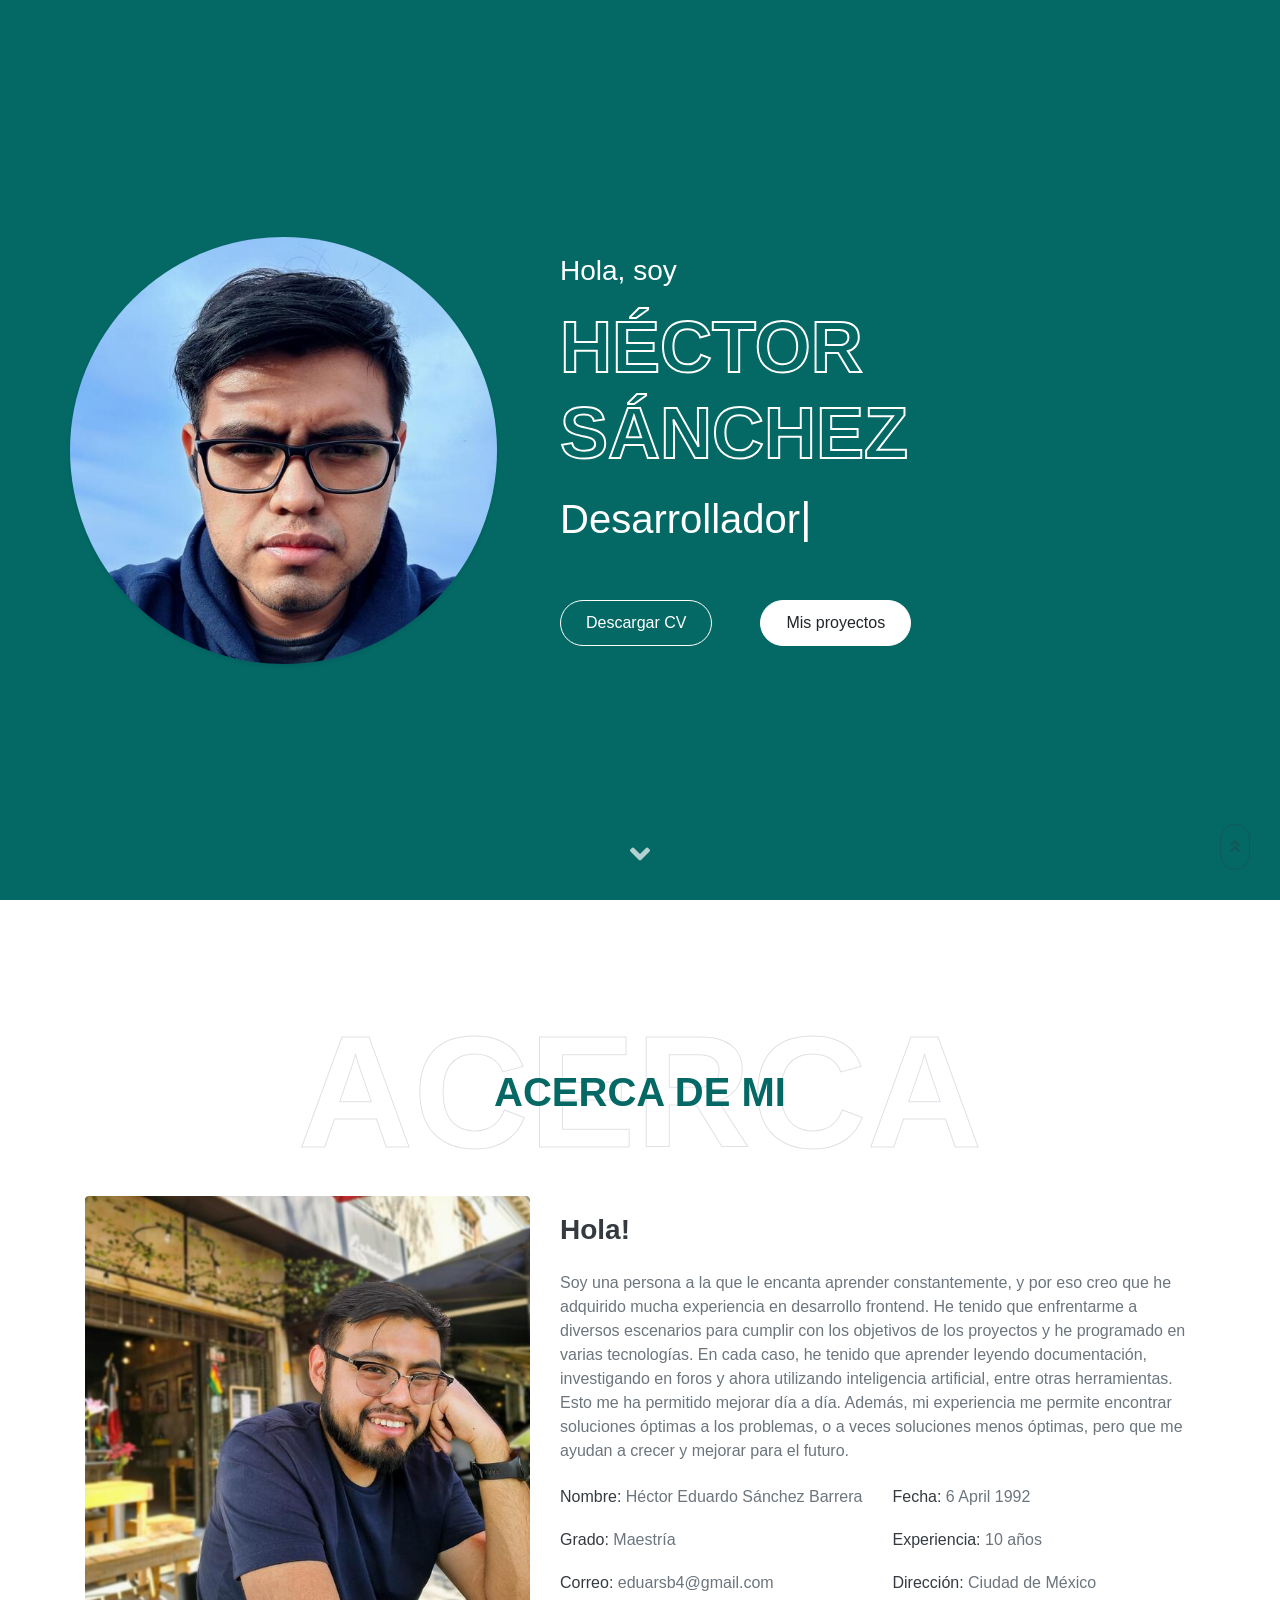
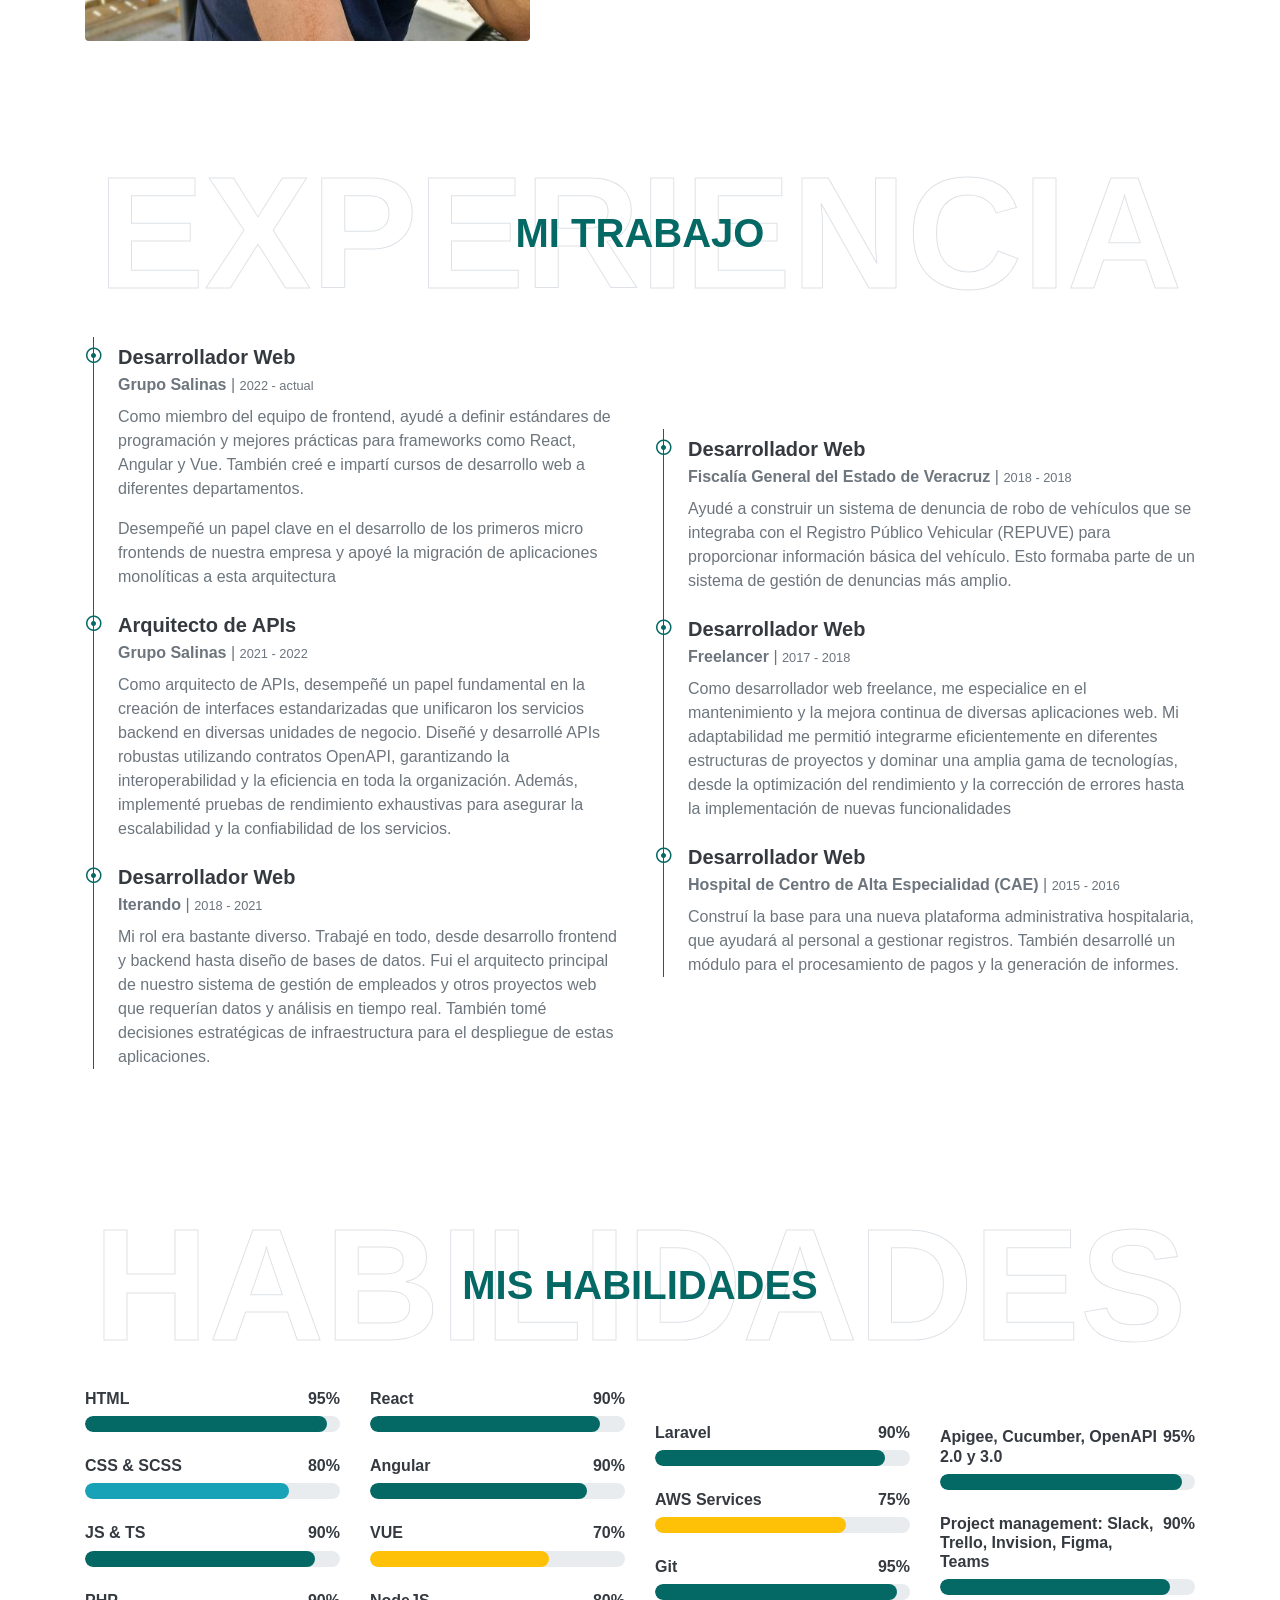
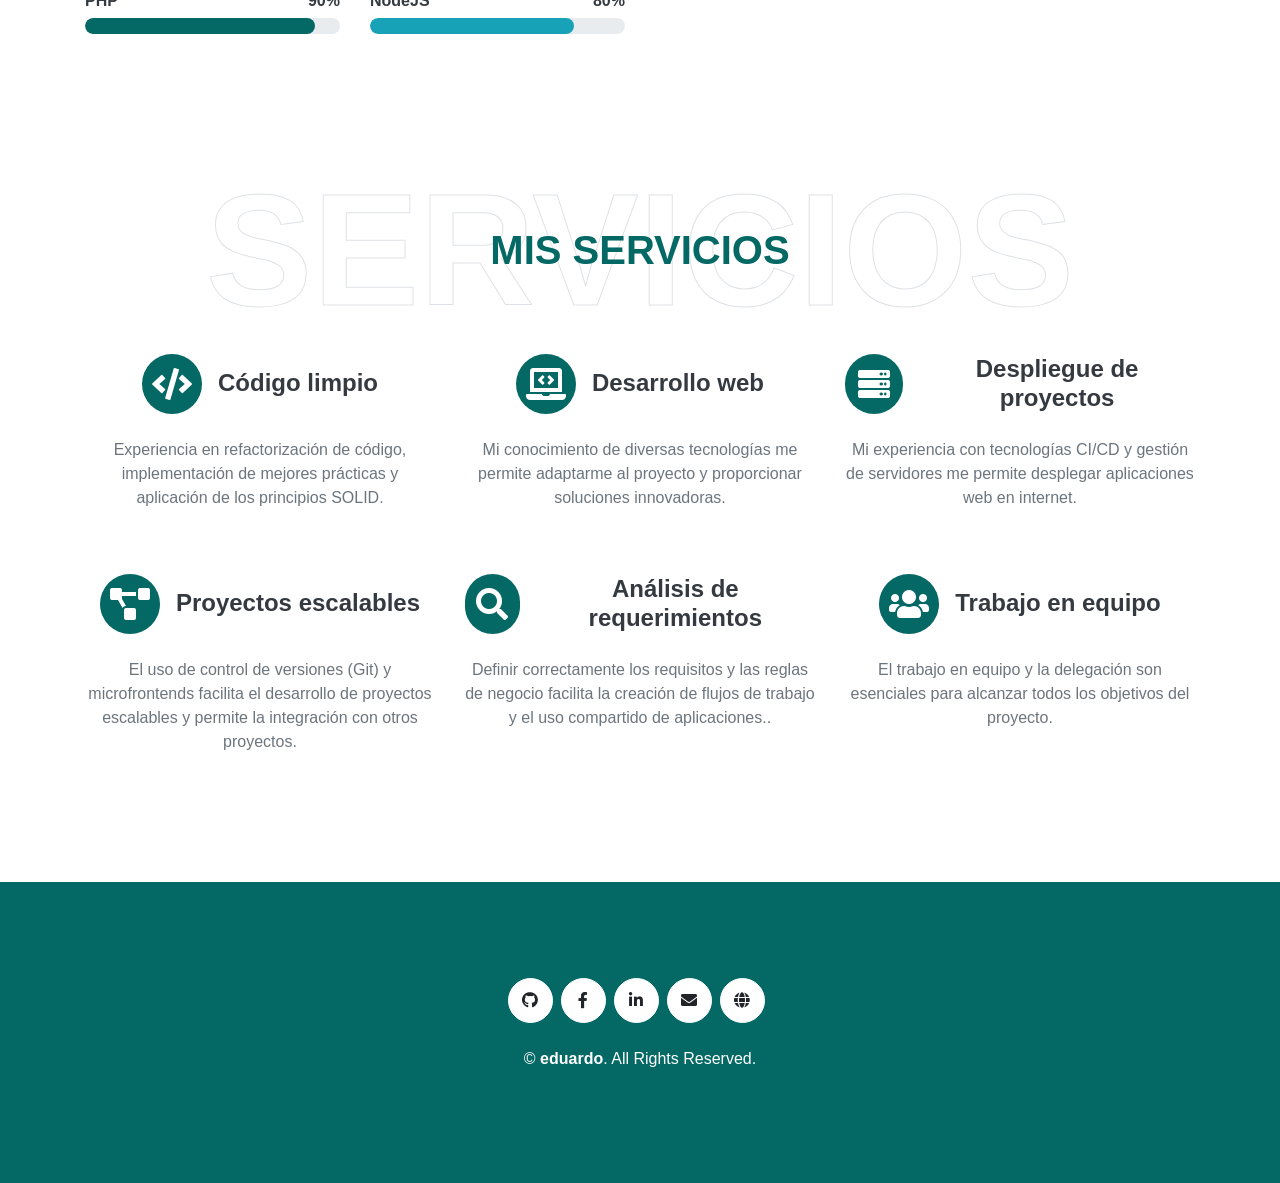
==== commit 8cca4530: "Add link to my projects" ====
--- a/index.html
+++ b/index.html
@@ -53,6 +53,7 @@
                     <div class="typed-text d-none">Desarrollador web, Desarrollador Angular, Desarrollador React, Arquitecto de APIs</div>
                     <div class="d-flex align-items-center justify-content-center justify-content-lg-start pt-5">
                         <a href="img/hector_sanchez_cv_es.pdf" download="CV_HectorESB.pdf" class="btn btn-outline-light mr-5">Descargar CV</a>
+                        <a href="https://skyloft.xyz/" target="_blank" class="btn btn-light mr-5">Mis proyectos</a>
                     </div>
                 </div>
             </div>
@@ -361,7 +362,8 @@
                 <a class="btn btn-light btn-social mr-2" href="https://github.com/eduarsb" target="_blank"><i class="fab fa-github"></i></a>
                 <a class="btn btn-light btn-social mr-2" href="https://www.facebook.com/eduarsb4" target="_blank"><i class="fab fa-facebook-f"></i></a>
                 <a class="btn btn-light btn-social mr-2" href="https://linkedin.com/in/hectorsb4" target="_blank"><i class="fab fa-linkedin-in"></i></a>
-                <a class="btn btn-light btn-social" href="mailto:eduarsb4@gmail.com"><i class="fas fa-envelope"></i></a>
+                <a class="btn btn-light btn-social mr-2" href="mailto:eduarsb4@gmail.com"><i class="fas fa-envelope"></i></a>
+                <a class="btn btn-light btn-social mr-2" href="https://skyloft.xyz" target="_blank"><i class="fa fa-globe"></i></a>
             </div>
             <p class="m-0">&copy; <a class="text-white font-weight-bold" href="#">eduardo</a>. All Rights Reserved. </p>
             </p>
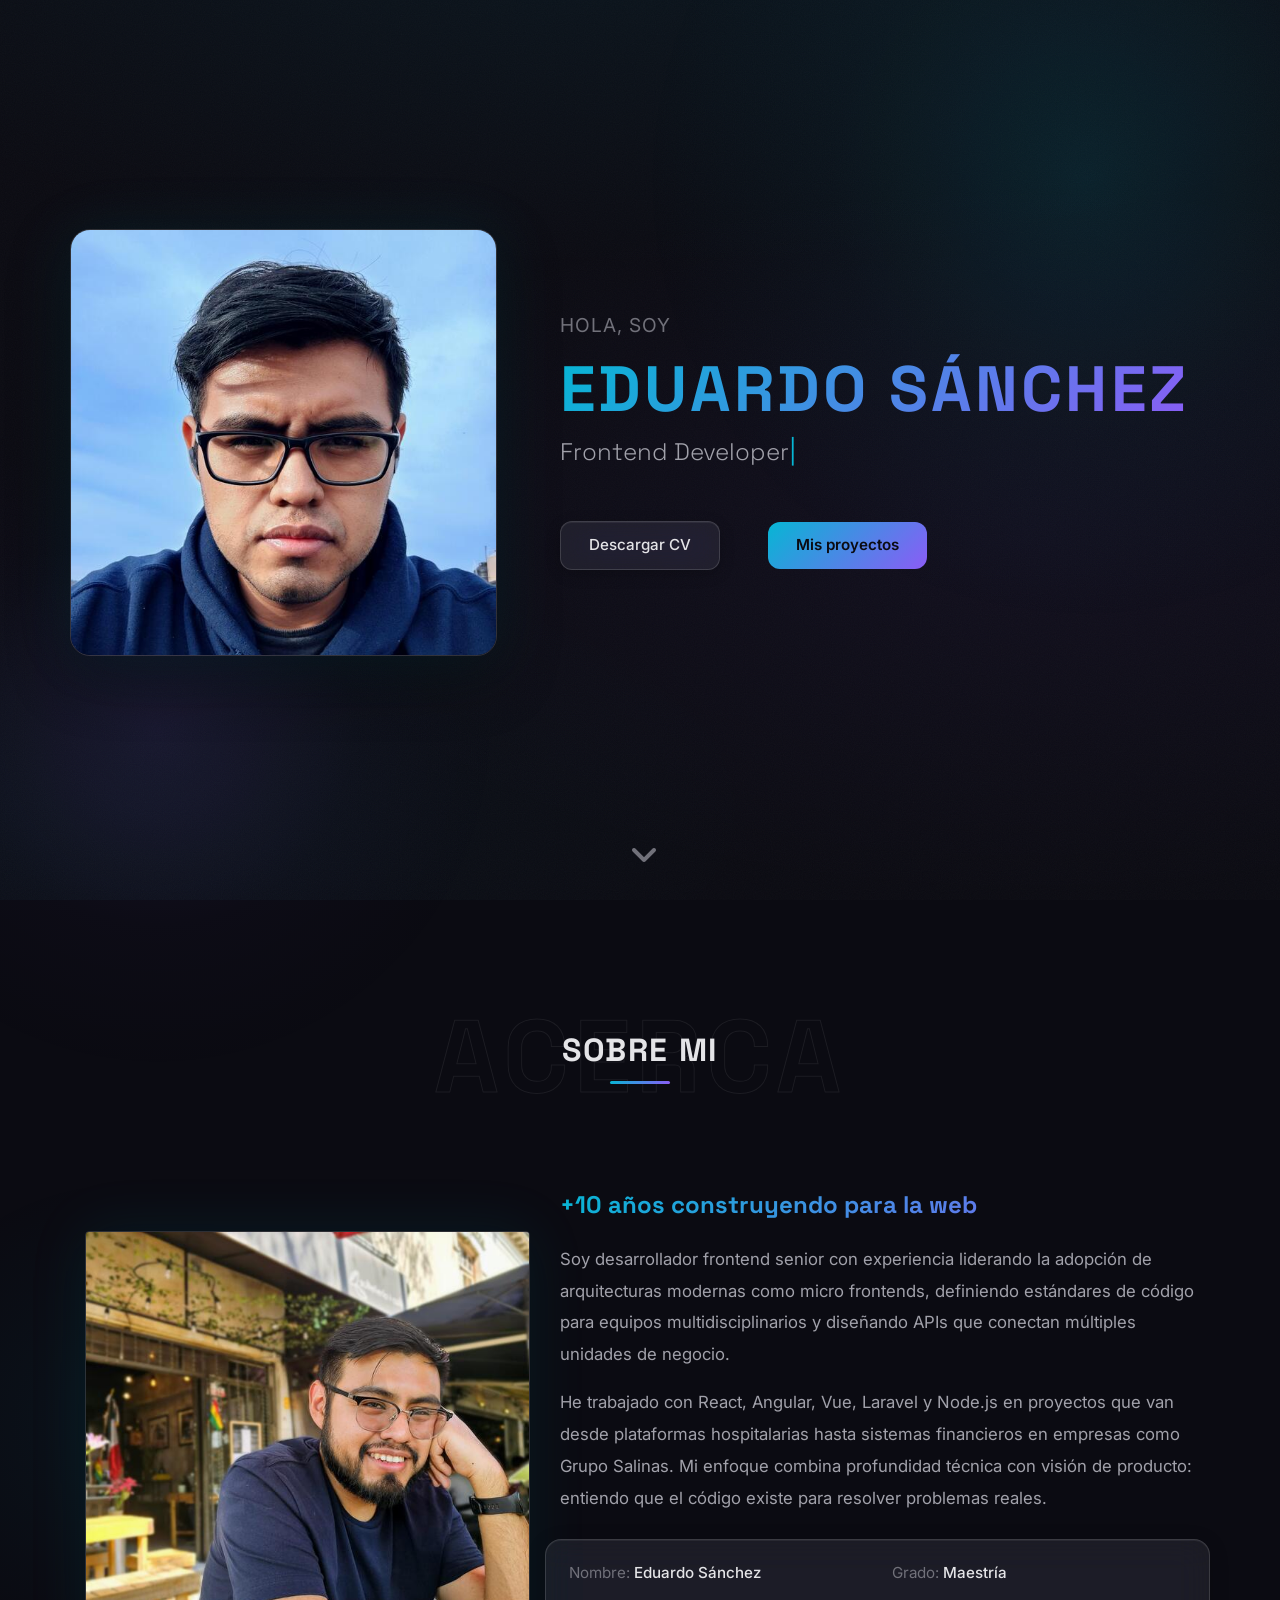
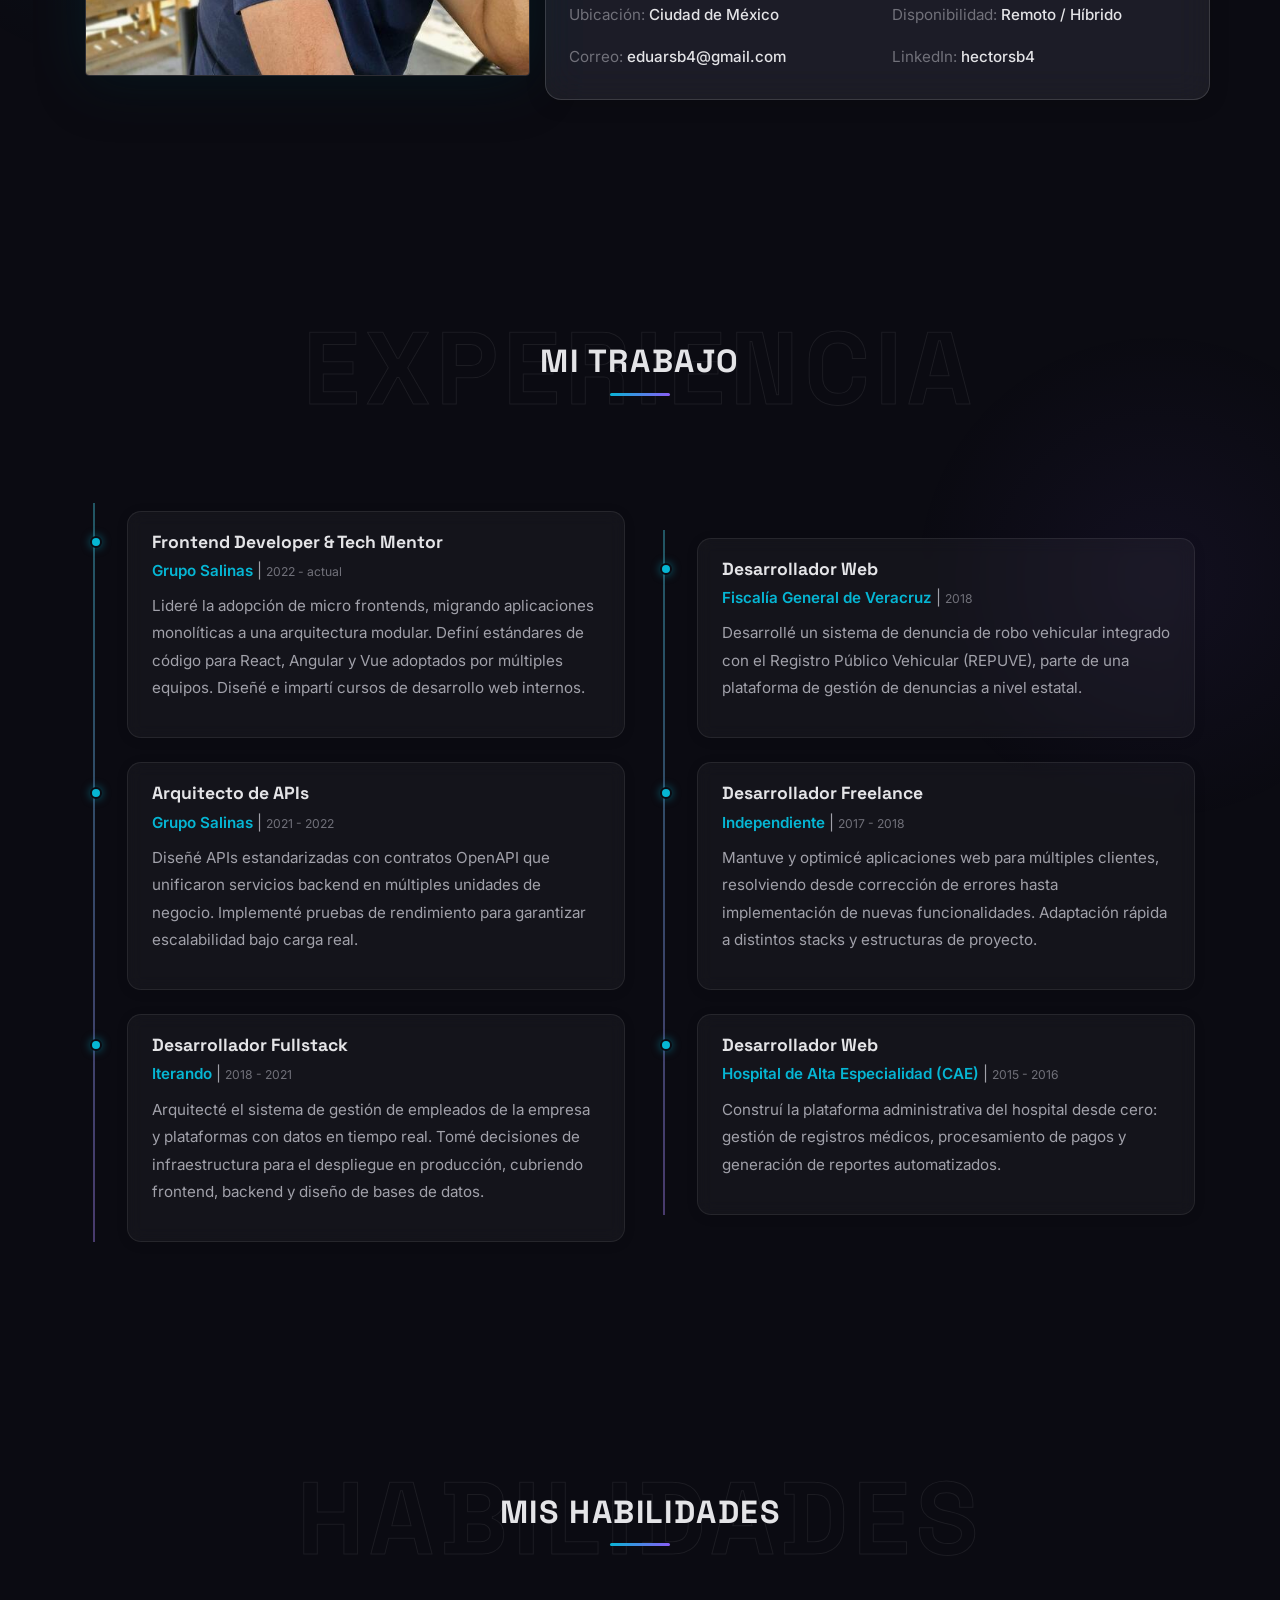
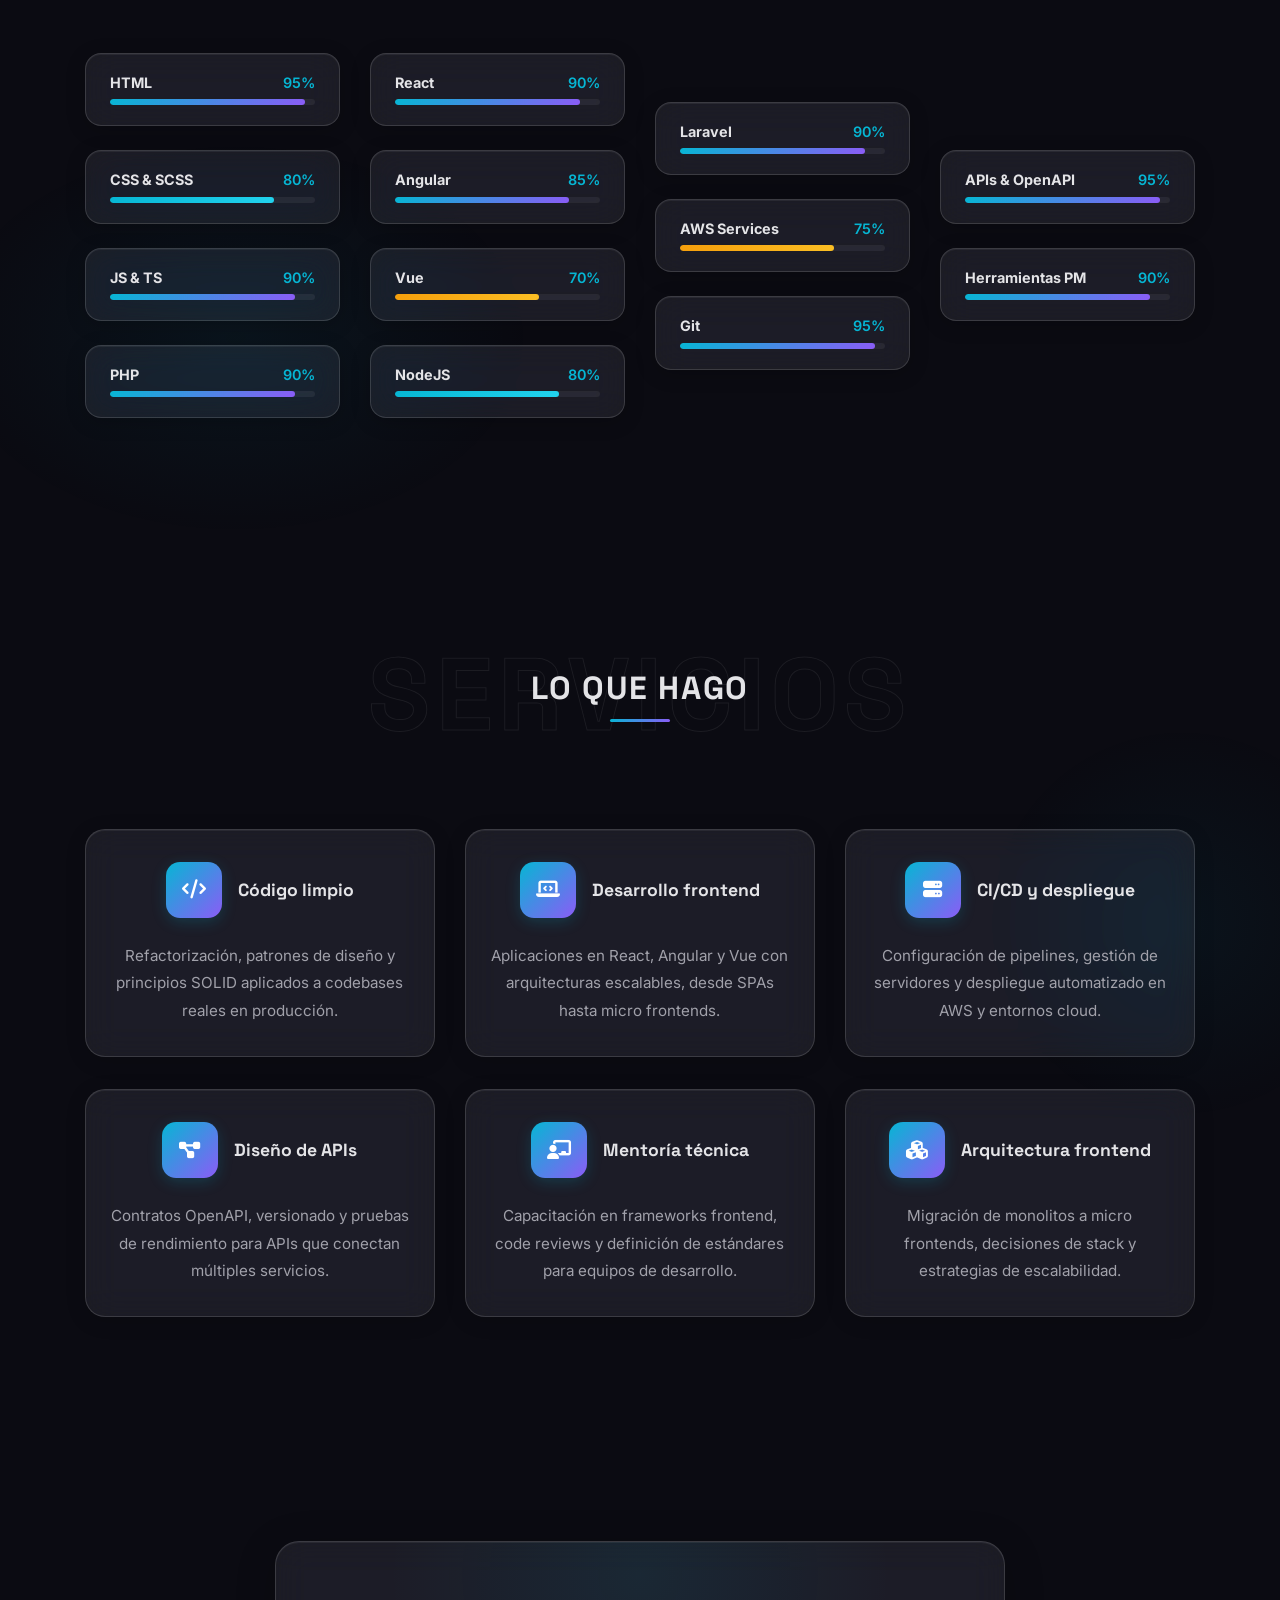
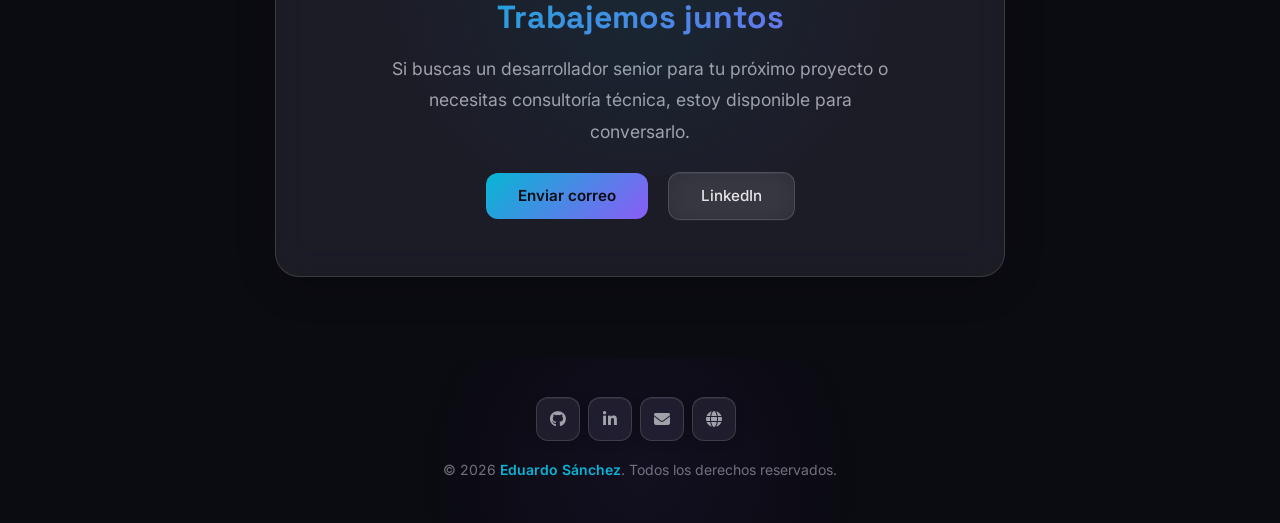
==== commit df3a98e7: "feat: rediseño completo con dark theme elegante - Nuevo tema oscuro con glassmorphism, gradientes cy" ====
--- a/index.html
+++ b/index.html
@@ -1,28 +1,33 @@
 <!DOCTYPE html>
-<html lang="en">
+<html lang="es">
 
 <head>
     <meta charset="utf-8">
-    <title>eduarsb</title>
+    <title>Eduardo Sanchez | Desarrollador Web</title>
     <meta content="width=device-width, initial-scale=1.0" name="viewport">
+    <meta name="description" content="Portafolio profesional de Eduardo Sánchez - Desarrollador Web Senior">
+    <meta name="theme-color" content="#0a0a0f">
     <link rel="icon" href="img/icon.png" type="image/x-icon">
 
-    <!-- Google Web Fonts -->
-    <!-- <link rel="preconnect" href="https://fonts.gstatic.com"> -->
-    <!-- <link href="https://fonts.googleapis.com/css2?family=Roboto:wght@300;400;500;700;900&display=swap" rel="stylesheet">  -->
-    <link href="https://cdnjs.cloudflare.com/ajax/libs/font-awesome/5.10.0/css/all.min.css" rel="stylesheet">
-
-    <!-- Libraries Stylesheet -->
-    <link href="lib/owlcarousel/assets/owl.carousel.min.css" rel="stylesheet">
-    <link href="lib/lightbox/css/lightbox.min.css" rel="stylesheet">
-
-    <!-- Customized Bootstrap Stylesheet -->
+    <!-- Google Fonts -->
+    <link rel="preconnect" href="https://fonts.googleapis.com">
+    <link rel="preconnect" href="https://fonts.gstatic.com" crossorigin>
+    <link href="https://fonts.googleapis.com/css2?family=Inter:wght@300;400;500;600;700&family=Space+Grotesk:wght@500;700&display=swap" rel="stylesheet">
+
+    <!-- Font Awesome 6 -->
+    <link href="https://cdnjs.cloudflare.com/ajax/libs/font-awesome/6.5.1/css/all.min.css" rel="stylesheet">
+
+    <!-- Base Stylesheet (Bootstrap grid) -->
     <link href="css/style.css" rel="stylesheet">
+
+    <!-- Dark Theme -->
+    <link href="css/dark-theme.css" rel="stylesheet">
 </head>
 
 <body data-spy="scroll" data-target=".navbar" data-offset="51">
-    <!-- Navbar Start -->
-    <nav class="navbar fixed-top shadow-sm navbar-expand-lg bg-light navbar-light py-3 py-lg-0 px-lg-5">
+    <!-- Navbar -->
+    <nav class="navbar fixed-top navbar-expand-lg navbar-light py-3 py-lg-0 px-lg-5">
+        <a href="index_en.html" class="lang-switch" title="Switch to English">EN</a>
         <button type="button" class="navbar-toggler" data-toggle="collapse" data-target="#navbarCollapse">
             <span class="navbar-toggler-icon"></span>
         </button>
@@ -32,140 +37,126 @@
                 <a href="#about" class="nav-item nav-link">Acerca</a>
                 <a href="#qualification" class="nav-item nav-link">Experiencia</a>
                 <a href="#skill" class="nav-item nav-link">Habilidades</a>
-                <a href="#service" class="nav-item nav-link">Servicio</a>
-                <!-- <a href="#portfolio" class="nav-item nav-link">Portfolio</a> -->
+                <a href="#service" class="nav-item nav-link">Servicios</a>
+                <a href="#contact" class="nav-item nav-link">Contacto</a>
             </div>
         </div>
     </nav>
-    <!-- Navbar End -->
-
-    <!-- Header Start -->
-    <div class="container-fluid bg-primary d-flex align-items-center mb-5 py-5" id="home" style="min-height: 100vh;">
+
+    <!-- Hero -->
+    <div class="container-fluid d-flex align-items-center py-5" id="home" style="min-height: 100vh;">
         <div class="container">
             <div class="row align-items-center">
-                <div class="col-lg-5 px-5 pl-lg-0 pb-5 pb-lg-0">
-                    <img class="img-fluid w-100 rounded-circle shadow-sm" src="img/profile.jpg" alt="">
-                </div>
-                <div class="col-lg-7 text-center text-lg-left">
-                    <h3 class="text-white font-weight-normal mb-3">Hola, soy</h3>
-                    <h1 class="display-3 text-uppercase text-primary mb-2" style="-webkit-text-stroke: 2px #ffffff;">Héctor Sánchez</h1>
-                    <h1 class="typed-text-output d-inline font-weight-lighter text-white"></h1>
-                    <div class="typed-text d-none">Desarrollador web, Desarrollador Angular, Desarrollador React, Arquitecto de APIs</div>
+                <div class="col-lg-5 px-5 pl-lg-0 pb-5 pb-lg-0 fade-in">
+                    <img class="img-fluid w-100" src="img/profile.jpg" alt="Eduardo Sánchez">
+                </div>
+                <div class="col-lg-7 text-center text-lg-left fade-in stagger-2">
+                    <h3 class="font-weight-normal mb-3">Hola, soy</h3>
+                    <h1 class="display-3 text-uppercase mb-2">Eduardo Sánchez</h1>
+                    <h1 class="typed-text-output d-inline font-weight-lighter"></h1>
+                    <div class="typed-text d-none">Frontend Developer, API Architect, Micro Frontends, Tech Mentor</div>
                     <div class="d-flex align-items-center justify-content-center justify-content-lg-start pt-5">
-                        <a href="img/hector_sanchez_cv_es.pdf" download="CV_HectorESB.pdf" class="btn btn-outline-light mr-5">Descargar CV</a>
-                        <a href="https://skyloft.xyz/" target="_blank" class="btn btn-light mr-5">Mis proyectos</a>
-                    </div>
-                </div>
-            </div>
-        </div>
-    </div>
-    <!-- Header End -->
-
-
-    <!-- About Start -->
+                        <a href="img/hector_sanchez_cv_es.pdf" download="CV_EduardoSB.pdf" class="btn btn-outline-light mr-5">Descargar CV</a>
+                        <a href="https://www.dawnforge.xyz/" target="_blank" class="btn btn-light mr-5">Mis proyectos</a>
+                    </div>
+                </div>
+            </div>
+        </div>
+    </div>
+
+    <!-- About -->
     <div class="container-fluid py-5" id="about">
         <div class="container">
-            <div class="position-relative d-flex align-items-center justify-content-center">
-                <h1 class="display-1 text-uppercase text-white" style="-webkit-text-stroke: 1px #dee2e6;">Acerca</h1>
-                <h1 class="position-absolute text-uppercase text-primary">Acerca de mi</h1>
+            <div class="position-relative d-flex align-items-center justify-content-center section-header">
+                <h1 class="display-1 text-uppercase text-white" style="-webkit-text-stroke: 1px rgba(255,255,255,0.07);">Acerca</h1>
+                <h1 class="position-absolute text-uppercase">Sobre mi</h1>
             </div>
             <div class="row align-items-center">
-                <div class="col-lg-5 pb-4 pb-lg-0">
-                    <img class="img-fluid rounded w-100" src="img/about.jpg" alt="">
-                </div>
-                <div class="col-lg-7">
-                    <h3 class="mb-4">Hola!</h3>
-                    <p>Soy una persona a la que le encanta aprender constantemente, y por eso creo que he adquirido mucha experiencia en desarrollo frontend.
-                        He tenido que enfrentarme a diversos escenarios para cumplir con los objetivos de los proyectos y he programado en varias tecnologías.
-                        En cada caso, he tenido que aprender leyendo documentación, investigando en foros y ahora utilizando inteligencia artificial, entre otras herramientas.
-                        Esto me ha permitido mejorar día a día. Además, mi experiencia me permite encontrar soluciones óptimas a los problemas, o a veces
-                        soluciones menos óptimas, pero que me ayudan a crecer y mejorar para el futuro.</p>
+                <div class="col-lg-5 pb-4 pb-lg-0 fade-in-left">
+                    <img class="img-fluid rounded w-100" src="img/about.jpg" alt="Sobre mi">
+                </div>
+                <div class="col-lg-7 fade-in-right">
+                    <h3 class="mb-4">+10 años construyendo para la web</h3>
+                    <p>Soy desarrollador frontend senior con experiencia liderando la adopción de arquitecturas modernas como micro frontends, definiendo estándares de código para equipos multidisciplinarios y diseñando APIs que conectan múltiples unidades de negocio.</p>
+                    <p>He trabajado con React, Angular, Vue, Laravel y Node.js en proyectos que van desde plataformas hospitalarias hasta sistemas financieros en empresas como Grupo Salinas. Mi enfoque combina profundidad técnica con visión de producto: entiendo que el código existe para resolver problemas reales.</p>
                     <div class="row mb-3">
-                        <div class="col-sm-6 py-2"><h6>Nombre: <span class="text-secondary">Héctor Eduardo Sánchez Barrera</span></h6></div>
-                        <div class="col-sm-6 py-2"><h6>Fecha: <span class="text-secondary">6 April 1992</span></h6></div>
-                        <div class="col-sm-6 py-2"><h6>Grado: <span class="text-secondary">Maestría</span></h6></div>
-                        <div class="col-sm-6 py-2"><h6>Experiencia: <span class="text-secondary">10 años</span></h6></div>
-                        <div class="col-sm-6 py-2"><h6>Correo: <span class="text-secondary">eduarsb4@gmail.com</span></h6></div>
-                        <div class="col-sm-6 py-2"><h6>Dirección: <span class="text-secondary">Ciudad de México</span></h6></div>
-                    </div>
-                </div>
-            </div>
-        </div>
-    </div>
-    <!-- About End -->
-
-
-    <!-- Qualification Start -->
+                        <div class="col-sm-6 py-2"><h6>Nombre: <span>Eduardo Sánchez </span></h6></div>
+                        <div class="col-sm-6 py-2"><h6>Grado: <span>Maestría</span></h6></div>
+                        <div class="col-sm-6 py-2"><h6>Ubicación: <span>Ciudad de México</span></h6></div>
+                        <div class="col-sm-6 py-2"><h6>Disponibilidad: <span>Remoto / Híbrido</span></h6></div>
+                        <div class="col-sm-6 py-2"><h6>Correo: <span>eduarsb4@gmail.com</span></h6></div>
+                        <div class="col-sm-6 py-2"><h6>LinkedIn: <span>hectorsb4</span></h6></div>
+                    </div>
+                </div>
+            </div>
+        </div>
+    </div>
+
+    <!-- Experience -->
     <div class="container-fluid py-5" id="qualification">
         <div class="container">
-            <div class="position-relative d-flex align-items-center justify-content-center">
-                <h1 class="display-1 text-uppercase text-white" style="-webkit-text-stroke: 1px #dee2e6;">Experiencia</h1>
-                <h1 class="position-absolute text-uppercase text-primary">Mi trabajo</h1>
+            <div class="position-relative d-flex align-items-center justify-content-center section-header">
+                <h1 class="display-1 text-uppercase text-white" style="-webkit-text-stroke: 1px rgba(255,255,255,0.07);">Experiencia</h1>
+                <h1 class="position-absolute text-uppercase">Mi trabajo</h1>
             </div>
             <div class="row align-items-center">
-                <div class="col-lg-6">
+                <div class="col-lg-6 fade-in-left">
                     <div class="border-left border-primary pt-2 pl-4 ml-2">
                         <div class="position-relative mb-4">
-                            <i class="far fa-dot-circle text-primary position-absolute" style="top: 2px; left: -32px;"></i>
-                            <h5 class="font-weight-bold mb-1">Desarrollador Web </h5>
-                            <p class="mb-2"><strong>Grupo Salinas </strong> | <small>2022 - actual</small></p>
-                            <p>Como miembro del equipo de frontend, ayudé a definir estándares de programación y mejores prácticas para frameworks como React, Angular y Vue. También creé e impartí cursos de desarrollo web a diferentes departamentos.</p>
-                            <p>Desempeñé un papel clave en el desarrollo de los primeros micro frontends de nuestra empresa y apoyé la migración de aplicaciones monolíticas a esta arquitectura</p>
-                        </div>
-                        <div class="position-relative mb-4">
-                            <i class="far fa-dot-circle text-primary position-absolute" style="top: 2px; left: -32px;"></i>
+
+                            <h5 class="font-weight-bold mb-1">Frontend Developer & Tech Mentor</h5>
+                            <p class="mb-2"><strong>Grupo Salinas</strong> | <small>2022 - actual</small></p>
+                            <p>Lideré la adopción de micro frontends, migrando aplicaciones monolíticas a una arquitectura modular. Definí estándares de código para React, Angular y Vue adoptados por múltiples equipos. Diseñé e impartí cursos de desarrollo web internos.</p>
+                        </div>
+                        <div class="position-relative mb-4">
+
                             <h5 class="font-weight-bold mb-1">Arquitecto de APIs</h5>
                             <p class="mb-2"><strong>Grupo Salinas</strong> | <small>2021 - 2022</small></p>
-                            <p>Como arquitecto de APIs, desempeñé un papel fundamental en la creación de interfaces estandarizadas que unificaron los servicios backend en diversas unidades de negocio. Diseñé y desarrollé APIs robustas utilizando contratos OpenAPI, garantizando la interoperabilidad y la eficiencia en toda la organización.
-                                Además, implementé pruebas de rendimiento exhaustivas para asegurar la escalabilidad y la confiabilidad de los servicios.</p>
-                        </div>
-                        <div class="position-relative mb-4">
-                            <i class="far fa-dot-circle text-primary position-absolute" style="top: 2px; left: -32px;"></i>
+                            <p>Diseñé APIs estandarizadas con contratos OpenAPI que unificaron servicios backend en múltiples unidades de negocio. Implementé pruebas de rendimiento para garantizar escalabilidad bajo carga real.</p>
+                        </div>
+                        <div class="position-relative mb-4">
+
+                            <h5 class="font-weight-bold mb-1">Desarrollador Fullstack</h5>
+                            <p class="mb-2"><strong>Iterando</strong> | <small>2018 - 2021</small></p>
+                            <p>Arquitecté el sistema de gestión de empleados de la empresa y plataformas con datos en tiempo real. Tomé decisiones de infraestructura para el despliegue en producción, cubriendo frontend, backend y diseño de bases de datos.</p>
+                        </div>
+                    </div>
+                </div>
+                <div class="col-lg-6 fade-in-right">
+                    <div class="border-left border-primary pt-2 pl-4 ml-2">
+                        <div class="position-relative mb-4">
+
                             <h5 class="font-weight-bold mb-1">Desarrollador Web</h5>
-                            <p class="mb-2"><strong>Iterando</strong> | <small>2018 - 2021</small></p>
-                            <p>Mi rol era bastante diverso. Trabajé en todo, desde desarrollo frontend y backend hasta diseño de bases de datos. Fui el arquitecto principal de nuestro sistema de gestión de empleados y otros proyectos web que requerían datos y análisis en tiempo real. También tomé decisiones estratégicas de infraestructura para el despliegue de estas aplicaciones.</p>
-                        </div>
-                    </div>
-                </div>
-                <div class="col-lg-6">
-                    <div class="border-left border-primary pt-2 pl-4 ml-2">
-                        <div class="position-relative mb-4">
-                            <i class="far fa-dot-circle text-primary position-absolute" style="top: 2px; left: -32px;"></i>
+                            <p class="mb-2"><strong>Fiscalía General de Veracruz</strong> | <small>2018</small></p>
+                            <p>Desarrollé un sistema de denuncia de robo vehicular integrado con el Registro Público Vehicular (REPUVE), parte de una plataforma de gestión de denuncias a nivel estatal.</p>
+                        </div>
+                        <div class="position-relative mb-4">
+
+                            <h5 class="font-weight-bold mb-1">Desarrollador Freelance</h5>
+                            <p class="mb-2"><strong>Independiente</strong> | <small>2017 - 2018</small></p>
+                            <p>Mantuve y optimicé aplicaciones web para múltiples clientes, resolviendo desde corrección de errores hasta implementación de nuevas funcionalidades. Adaptación rápida a distintos stacks y estructuras de proyecto.</p>
+                        </div>
+                        <div class="position-relative mb-4">
+
                             <h5 class="font-weight-bold mb-1">Desarrollador Web</h5>
-                            <p class="mb-2"><strong>Fiscalía General del Estado de Veracruz</strong> | <small>2018 - 2018</small></p>
-                            <p>Ayudé a construir un sistema de denuncia de robo de vehículos que se integraba con el Registro Público Vehicular (REPUVE) para proporcionar información básica del vehículo. Esto formaba parte de un sistema de gestión de denuncias más amplio.</p>
-                        </div>
-                        <div class="position-relative mb-4">
-                            <i class="far fa-dot-circle text-primary position-absolute" style="top: 2px; left: -32px;"></i>
-                            <h5 class="font-weight-bold mb-1">Desarrollador Web</h5>
-                            <p class="mb-2"><strong>Freelancer</strong> | <small>2017 - 2018</small></p>
-                            <p>Como desarrollador web freelance, me especialice en el mantenimiento y la mejora continua de diversas aplicaciones web. 
-                                Mi adaptabilidad me permitió integrarme eficientemente en diferentes estructuras de proyectos y dominar una amplia gama de tecnologías,
-                                desde la optimización del rendimiento y la corrección de errores hasta la implementación de nuevas funcionalidades</p>
-                        </div>
-                        <div class="position-relative mb-4">
-                            <i class="far fa-dot-circle text-primary position-absolute" style="top: 2px; left: -32px;"></i>
-                            <h5 class="font-weight-bold mb-1">Desarrollador Web</h5>
-                            <p class="mb-2"><strong> Hospital de Centro de Alta Especialidad (CAE)</strong> | <small>2015 - 2016</small></p>
-                            <p>Construí la base para una nueva plataforma administrativa hospitalaria, que ayudará al personal a gestionar registros. También desarrollé un módulo para el procesamiento de pagos y la generación de informes.</p>
-                        </div>
-                    </div>
-                </div>
-            </div>
-        </div>
-    </div>
-    <!-- Qualification End -->
-
-
-    <!-- Skill Start -->
+                            <p class="mb-2"><strong>Hospital de Alta Especialidad (CAE)</strong> | <small>2015 - 2016</small></p>
+                            <p>Construí la plataforma administrativa del hospital desde cero: gestión de registros médicos, procesamiento de pagos y generación de reportes automatizados.</p>
+                        </div>
+                    </div>
+                </div>
+            </div>
+        </div>
+    </div>
+
+    <!-- Skills -->
     <div class="container-fluid py-5" id="skill">
         <div class="container">
-            <div class="position-relative d-flex align-items-center justify-content-center">
-                <h1 class="display-1 text-uppercase text-white" style="-webkit-text-stroke: 1px #dee2e6;">Habilidades</h1>
-                <h1 class="position-absolute text-uppercase text-primary">Mis habilidades</h1>
+            <div class="position-relative d-flex align-items-center justify-content-center section-header">
+                <h1 class="display-1 text-uppercase text-white" style="-webkit-text-stroke: 1px rgba(255,255,255,0.07);">Habilidades</h1>
+                <h1 class="position-absolute text-uppercase">Mis habilidades</h1>
             </div>
             <div class="row align-items-center">
-                <div class="col-md-3">
+                <div class="col-md-3 fade-in stagger-1">
                     <div class="skill mb-4">
                         <div class="d-flex justify-content-between">
                             <h6 class="font-weight-bold">HTML</h6>
@@ -203,7 +194,7 @@
                         </div>
                     </div>
                 </div>
-                <div class="col-md-3">
+                <div class="col-md-3 fade-in stagger-2">
                     <div class="skill mb-4">
                         <div class="d-flex justify-content-between">
                             <h6 class="font-weight-bold">React</h6>
@@ -216,7 +207,7 @@
                     <div class="skill mb-4">
                         <div class="d-flex justify-content-between">
                             <h6 class="font-weight-bold">Angular</h6>
-                            <h6 class="font-weight-bold">90%</h6>
+                            <h6 class="font-weight-bold">85%</h6>
                         </div>
                         <div class="progress">
                             <div class="progress-bar bg-primary" role="progressbar" aria-valuenow="85" aria-valuemin="0" aria-valuemax="100"></div>
@@ -224,7 +215,7 @@
                     </div>
                     <div class="skill mb-4">
                         <div class="d-flex justify-content-between">
-                            <h6 class="font-weight-bold">VUE</h6>
+                            <h6 class="font-weight-bold">Vue</h6>
                             <h6 class="font-weight-bold">70%</h6>
                         </div>
                         <div class="progress">
@@ -241,7 +232,7 @@
                         </div>
                     </div>
                 </div>
-                <div class="col-md-3">
+                <div class="col-md-3 fade-in stagger-3">
                     <div class="skill mb-4">
                         <div class="d-flex justify-content-between">
                             <h6 class="font-weight-bold">Laravel</h6>
@@ -270,10 +261,10 @@
                         </div>
                     </div>
                 </div>
-                <div class="col-md-3">
-                    <div class="skill mb-4">
-                        <div class="d-flex justify-content-between">
-                            <h6 class="font-weight-bold">Apigee, Cucumber, OpenAPI 2.0 y 3.0</h6>
+                <div class="col-md-3 fade-in stagger-4">
+                    <div class="skill mb-4">
+                        <div class="d-flex justify-content-between">
+                            <h6 class="font-weight-bold">APIs & OpenAPI</h6>
                             <h6 class="font-weight-bold">95%</h6>
                         </div>
                         <div class="progress">
@@ -282,7 +273,7 @@
                     </div>
                     <div class="skill mb-4">
                         <div class="d-flex justify-content-between">
-                            <h6 class="font-weight-bold">Project management: Slack, Trello, Invision, Figma, Teams</h6>
+                            <h6 class="font-weight-bold">Herramientas PM</h6>
                             <h6 class="font-weight-bold">90%</h6>
                         </div>
                         <div class="progress">
@@ -293,90 +284,107 @@
             </div>
         </div>
     </div>
-    <!-- Skill End -->
-
-
-    <!-- Services Start -->
+
+    <!-- Services -->
     <div class="container-fluid pt-5" id="service">
         <div class="container">
-            <div class="position-relative d-flex align-items-center justify-content-center">
-                <h1 class="display-1 text-uppercase text-white" style="-webkit-text-stroke: 1px #dee2e6;">Servicios</h1>
-                <h1 class="position-absolute text-uppercase text-primary">Mis Servicios</h1>
+            <div class="position-relative d-flex align-items-center justify-content-center section-header">
+                <h1 class="display-1 text-uppercase text-white" style="-webkit-text-stroke: 1px rgba(255,255,255,0.07);">Servicios</h1>
+                <h1 class="position-absolute text-uppercase">Lo que hago</h1>
             </div>
             <div class="row pb-3">
-                <div class="col-lg-4 col-md-6 text-center mb-5">
-                    <div class="d-flex align-items-center justify-content-center mb-4">
-                        <!-- <i class="fa fa-2x fa-laptop service-icon bg-primary text-white mr-3"></i> -->
-                        <i class="fa fa-2x fa-code service-icon bg-primary text-white mr-3"></i>
-                        <h4 class="font-weight-bold m-0">Código limpio</h4>
-                    </div>
-                    <p>Experiencia en refactorización de código, implementación de mejores prácticas y aplicación de los principios SOLID.</p>
-                </div>
-                <div class="col-lg-4 col-md-6 text-center mb-5">
-                    <div class="d-flex align-items-center justify-content-center mb-4">
-                        <i class="fa fa-2x fa-laptop-code service-icon bg-primary text-white mr-3"></i>
-                        <h4 class="font-weight-bold m-0">Desarrollo web</h4>
-                    </div>
-                    <p> Mi conocimiento de diversas tecnologías me permite adaptarme al proyecto y proporcionar soluciones innovadoras.</p>
-                </div>
-                <div class="col-lg-4 col-md-6 text-center mb-5">
-                    <div class="d-flex align-items-center justify-content-center mb-4">
-                        <i class="fa fa-2x fa-server service-icon bg-primary text-white mr-3"></i>
-                        <h4 class="font-weight-bold m-0">Despliegue de proyectos</h4>
-                    </div>
-                    <p>Mi experiencia con tecnologías CI/CD y gestión de servidores me permite desplegar aplicaciones web en internet.</p>
-                </div>
-                <div class="col-lg-4 col-md-6 text-center mb-5">
-                    <div class="d-flex align-items-center justify-content-center mb-4">
-                        <i class="fas fa-2x fa-project-diagram service-icon bg-primary text-white mr-3"></i>
-                        <h4 class="font-weight-bold m-0">Proyectos escalables</h4>
-                    </div>
-                    <p>El uso de control de versiones (Git) y microfrontends facilita el desarrollo de proyectos escalables y permite la integración con otros proyectos.</p>
-                </div>
-                <div class="col-lg-4 col-md-6 text-center mb-5">
-                    <div class="d-flex align-items-center justify-content-center mb-4">
-                        <i class="fa fa-2x fa-search service-icon bg-primary text-white mr-3"></i>
-                        <h4 class="font-weight-bold m-0">Análisis de requerimientos</h4>
-                    </div>
-                    <p>Definir correctamente los requisitos y las reglas de negocio facilita la creación de flujos de trabajo y el uso compartido de aplicaciones..</p>
-                </div>
-                <div class="col-lg-4 col-md-6 text-center mb-5">
-                    <div class="d-flex align-items-center justify-content-center mb-4">
-                        <i class="fas fa-2x fa-users service-icon bg-primary text-white mr-3"></i>
-                        <h4 class="font-weight-bold m-0">Trabajo en equipo</h4>
-                    </div>
-                    <p>El trabajo en equipo y la delegación son esenciales para alcanzar todos los objetivos del proyecto.</p>
-                </div>
-            </div>
-        </div>
-    </div>
-    <!-- Services End -->
-
-    <!-- Portafolio Start -->
-    <!-- Testimonial End -->
-
-    <!-- Footer Start -->
-    <div class="container-fluid bg-primary text-white mt-5 py-5 px-sm-3 px-md-5">
-        <div class="container text-center py-5">
-            <div class="d-flex justify-content-center mb-4">
+                <div class="col-lg-4 col-md-6 mb-4 fade-in stagger-1">
+                    <div class="service-card">
+                        <div class="d-flex align-items-center justify-content-center mb-4">
+                            <i class="fa fa-2x fa-code service-icon bg-primary text-white mr-3"></i>
+                            <h4 class="font-weight-bold m-0">Código limpio</h4>
+                        </div>
+                        <p>Refactorización, patrones de diseño y principios SOLID aplicados a codebases reales en producción.</p>
+                    </div>
+                </div>
+                <div class="col-lg-4 col-md-6 mb-4 fade-in stagger-2">
+                    <div class="service-card">
+                        <div class="d-flex align-items-center justify-content-center mb-4">
+                            <i class="fa fa-2x fa-laptop-code service-icon bg-primary text-white mr-3"></i>
+                            <h4 class="font-weight-bold m-0">Desarrollo frontend</h4>
+                        </div>
+                        <p>Aplicaciones en React, Angular y Vue con arquitecturas escalables, desde SPAs hasta micro frontends.</p>
+                    </div>
+                </div>
+                <div class="col-lg-4 col-md-6 mb-4 fade-in stagger-3">
+                    <div class="service-card">
+                        <div class="d-flex align-items-center justify-content-center mb-4">
+                            <i class="fa fa-2x fa-server service-icon bg-primary text-white mr-3"></i>
+                            <h4 class="font-weight-bold m-0">CI/CD y despliegue</h4>
+                        </div>
+                        <p>Configuración de pipelines, gestión de servidores y despliegue automatizado en AWS y entornos cloud.</p>
+                    </div>
+                </div>
+                <div class="col-lg-4 col-md-6 mb-4 fade-in stagger-4">
+                    <div class="service-card">
+                        <div class="d-flex align-items-center justify-content-center mb-4">
+                            <i class="fas fa-2x fa-project-diagram service-icon bg-primary text-white mr-3"></i>
+                            <h4 class="font-weight-bold m-0">Diseño de APIs</h4>
+                        </div>
+                        <p>Contratos OpenAPI, versionado y pruebas de rendimiento para APIs que conectan múltiples servicios.</p>
+                    </div>
+                </div>
+                <div class="col-lg-4 col-md-6 mb-4 fade-in stagger-5">
+                    <div class="service-card">
+                        <div class="d-flex align-items-center justify-content-center mb-4">
+                            <i class="fa fa-2x fa-chalkboard-teacher service-icon bg-primary text-white mr-3"></i>
+                            <h4 class="font-weight-bold m-0">Mentoría técnica</h4>
+                        </div>
+                        <p>Capacitación en frameworks frontend, code reviews y definición de estándares para equipos de desarrollo.</p>
+                    </div>
+                </div>
+                <div class="col-lg-4 col-md-6 mb-4 fade-in stagger-6">
+                    <div class="service-card">
+                        <div class="d-flex align-items-center justify-content-center mb-4">
+                            <i class="fas fa-2x fa-cubes service-icon bg-primary text-white mr-3"></i>
+                            <h4 class="font-weight-bold m-0">Arquitectura frontend</h4>
+                        </div>
+                        <p>Migración de monolitos a micro frontends, decisiones de stack y estrategias de escalabilidad.</p>
+                    </div>
+                </div>
+            </div>
+        </div>
+    </div>
+
+    <!-- Contact CTA -->
+    <div class="container-fluid py-5" id="contact">
+        <div class="container">
+            <div class="row justify-content-center">
+                <div class="col-lg-8 text-center fade-in">
+                    <div class="contact-cta">
+                        <h2 class="mb-3">Trabajemos juntos</h2>
+                        <p class="mb-4">Si buscas un desarrollador senior para tu próximo proyecto o necesitas consultoría técnica, estoy disponible para conversarlo.</p>
+                        <a href="mailto:eduarsb4@gmail.com" class="btn btn-cta mr-3">Enviar correo</a>
+                        <a href="https://linkedin.com/in/hectorsb4" target="_blank" class="btn btn-cta-outline">LinkedIn</a>
+                    </div>
+                </div>
+            </div>
+        </div>
+    </div>
+
+    <!-- Footer -->
+    <div class="container-fluid text-white py-4 px-sm-3 px-md-5 footer-section">
+        <div class="container text-center py-3">
+            <div class="d-flex justify-content-center mb-3">
                 <a class="btn btn-light btn-social mr-2" href="https://github.com/eduarsb" target="_blank"><i class="fab fa-github"></i></a>
-                <a class="btn btn-light btn-social mr-2" href="https://www.facebook.com/eduarsb4" target="_blank"><i class="fab fa-facebook-f"></i></a>
                 <a class="btn btn-light btn-social mr-2" href="https://linkedin.com/in/hectorsb4" target="_blank"><i class="fab fa-linkedin-in"></i></a>
                 <a class="btn btn-light btn-social mr-2" href="mailto:eduarsb4@gmail.com"><i class="fas fa-envelope"></i></a>
-                <a class="btn btn-light btn-social mr-2" href="https://skyloft.xyz" target="_blank"><i class="fa fa-globe"></i></a>
-            </div>
-            <p class="m-0">&copy; <a class="text-white font-weight-bold" href="#">eduardo</a>. All Rights Reserved. </p>
-            </p>
-        </div>
-    </div>
-    <!-- Footer End -->
+                <a class="btn btn-light btn-social mr-2" href="https://www.dawnforge.xyz" target="_blank"><i class="fa fa-globe"></i></a>
+            </div>
+            <p class="m-0 copyright-text">&copy; 2026 <a href="#">Eduardo Sánchez</a>. Todos los derechos reservados.</p>
+        </div>
+    </div>
 
     <!-- Scroll to Bottom -->
     <i class="fa fa-2x fa-angle-down text-white scroll-to-bottom"></i>
 
     <!-- Back to Top -->
     <a href="#" class="btn btn-outline-dark px-0 back-to-top"><i class="fa fa-angle-double-up"></i></a>
-
 
     <!-- JavaScript Libraries -->
     <script src="https://code.jquery.com/jquery-3.4.1.min.js"></script>
@@ -388,9 +396,25 @@
     <script src="lib/isotope/isotope.pkgd.min.js"></script>
     <script src="lib/lightbox/js/lightbox.min.js"></script>
 
-
     <!-- Template Javascript -->
     <script src="js/main.js"></script>
+
+    <!-- Scroll Animations -->
+    <script>
+    document.addEventListener('DOMContentLoaded', function() {
+        var observer = new IntersectionObserver(function(entries) {
+            entries.forEach(function(entry) {
+                if (entry.isIntersecting) {
+                    entry.target.classList.add('visible');
+                }
+            });
+        }, { threshold: 0.1, rootMargin: '0px 0px -50px 0px' });
+
+        document.querySelectorAll('.fade-in, .fade-in-left, .fade-in-right').forEach(function(el) {
+            observer.observe(el);
+        });
+    });
+    </script>
 </body>
 
-</html>+</html>
--- a/css/dark-theme.css
+++ b/css/dark-theme.css
@@ -0,0 +1,1010 @@
+:root {
+  --bg-primary: #0b0b12;
+  --bg-surface: #111119;
+  --bg-elevated: #1a1a2e;
+  --bg-glass: rgba(255, 255, 255, 0.04);
+  --bg-glass-strong: rgba(255, 255, 255, 0.07);
+  --border-subtle: rgba(255, 255, 255, 0.08);
+  --border-glass: rgba(255, 255, 255, 0.14);
+  --text-primary: #e4e4e7;
+  --text-secondary: #a1a1aa;
+  --text-muted: #71717a;
+  --accent-cyan: #06b6d4;
+  --accent-violet: #8b5cf6;
+  --accent-gradient: linear-gradient(135deg, #06b6d4, #8b5cf6);
+  --shadow-glow: 0 0 60px rgba(6, 182, 212, 0.1);
+  --glass-blur: blur(16px) saturate(180%);
+}
+
+* {
+  margin: 0;
+  padding: 0;
+  box-sizing: border-box;
+}
+
+html {
+  scroll-behavior: smooth;
+}
+
+body {
+  font-family: 'Inter', sans-serif;
+  background-color: var(--bg-primary);
+  background-image:
+    radial-gradient(ellipse 80% 50% at 50% -20%, rgba(6, 182, 212, 0.08), transparent),
+    radial-gradient(ellipse 60% 40% at 80% 60%, rgba(139, 92, 246, 0.05), transparent),
+    radial-gradient(ellipse 50% 30% at 10% 90%, rgba(6, 182, 212, 0.04), transparent);
+  background-attachment: fixed;
+  color: var(--text-secondary);
+  line-height: 1.7;
+  overflow-x: hidden;
+}
+
+body::before {
+  content: '';
+  position: fixed;
+  top: 0;
+  left: 0;
+  width: 100%;
+  height: 100%;
+  background-image: url("data:image/svg+xml,%3Csvg viewBox='0 0 256 256' xmlns='http://www.w3.org/2000/svg'%3E%3Cfilter id='noise'%3E%3CfeTurbulence type='fractalNoise' baseFrequency='0.9' numOctaves='4' stitchTiles='stitch'/%3E%3C/filter%3E%3Crect width='100%25' height='100%25' filter='url(%23noise)' opacity='0.03'/%3E%3C/svg%3E");
+  background-repeat: repeat;
+  background-size: 256px 256px;
+  pointer-events: none;
+  z-index: 0;
+}
+
+body > * {
+  position: relative;
+  z-index: 1;
+}
+
+h1, h2, h3, h4, h5, h6,
+.h1, .h2, .h3, .h4, .h5, .h6 {
+  font-family: 'Space Grotesk', sans-serif;
+  color: var(--text-primary);
+  font-weight: 700;
+}
+
+a {
+  color: var(--accent-cyan);
+  text-decoration: none;
+  transition: color 0.3s ease;
+}
+
+a:hover {
+  color: var(--accent-violet);
+  text-decoration: none;
+}
+
+p {
+  color: var(--text-secondary);
+  font-size: 1rem;
+  line-height: 1.8;
+}
+
+::selection {
+  background: rgba(6, 182, 212, 0.3);
+  color: var(--text-primary);
+}
+
+.container-fluid {
+  background: transparent !important;
+  border: none !important;
+}
+
+.bg-primary {
+  background: transparent !important;
+}
+
+.bg-light {
+  background: transparent !important;
+}
+
+.mt-5 {
+  margin-top: 0 !important;
+}
+
+.text-primary {
+  color: var(--text-primary) !important;
+}
+
+.text-secondary {
+  color: var(--text-secondary) !important;
+}
+
+.text-white {
+  color: var(--text-primary) !important;
+}
+
+/* ===== NAVBAR ===== */
+.navbar {
+  background: rgba(10, 10, 15, 0.8) !important;
+  backdrop-filter: blur(20px) saturate(180%);
+  -webkit-backdrop-filter: blur(20px) saturate(180%);
+  border-bottom: 1px solid var(--border-subtle);
+  padding: 0.75rem 0 !important;
+  transition: all 0.4s ease;
+}
+
+.navbar-light .navbar-nav .nav-link {
+  color: var(--text-secondary) !important;
+  font-family: 'Inter', sans-serif;
+  font-weight: 500;
+  font-size: 0.9rem;
+  letter-spacing: 0.02em;
+  padding: 1rem 1.25rem !important;
+  position: relative;
+  transition: color 0.3s ease;
+}
+
+.navbar-light .navbar-nav .nav-link::after {
+  content: '';
+  position: absolute;
+  bottom: 0.5rem;
+  left: 50%;
+  width: 0;
+  height: 2px;
+  background: var(--accent-gradient);
+  transform: translateX(-50%);
+  transition: width 0.3s ease;
+  border-radius: 1px;
+}
+
+.navbar-light .navbar-nav .nav-link:hover,
+.navbar-light .navbar-nav .nav-link.active {
+  color: var(--text-primary) !important;
+}
+
+.navbar-light .navbar-nav .nav-link:hover::after,
+.navbar-light .navbar-nav .nav-link.active::after {
+  width: 20px;
+}
+
+.navbar-toggler {
+  border-color: var(--border-glass) !important;
+}
+
+.navbar-toggler-icon {
+  filter: invert(1);
+}
+
+.navbar-collapse {
+  background: rgba(10, 10, 15, 0.95);
+  border-radius: 12px;
+  padding: 0.5rem;
+}
+
+@media (min-width: 992px) {
+  .navbar-collapse {
+    background: transparent;
+    padding: 0;
+  }
+}
+
+/* ===== HERO SECTION ===== */
+#home {
+  background: transparent !important;
+  min-height: 100vh;
+  position: relative;
+  overflow: visible;
+  margin-bottom: 0 !important;
+  padding-bottom: 4rem !important;
+}
+
+#home::before {
+  content: '';
+  position: absolute;
+  top: -30%;
+  right: -20%;
+  width: 900px;
+  height: 900px;
+  background: radial-gradient(circle, rgba(6, 182, 212, 0.12) 0%, rgba(6, 182, 212, 0.03) 40%, transparent 70%);
+  pointer-events: none;
+  animation: float-slow 20s ease-in-out infinite alternate;
+}
+
+#home::after {
+  content: '';
+  position: absolute;
+  bottom: -20%;
+  left: -15%;
+  width: 700px;
+  height: 700px;
+  background: radial-gradient(circle, rgba(139, 92, 246, 0.1) 0%, rgba(139, 92, 246, 0.02) 40%, transparent 70%);
+  pointer-events: none;
+  animation: float-slow 25s ease-in-out infinite alternate-reverse;
+}
+
+@keyframes float-slow {
+  0% { transform: translate(0, 0); }
+  100% { transform: translate(30px, -20px); }
+}
+
+#home .container {
+  position: relative;
+  z-index: 1;
+}
+
+#home .img-fluid {
+  border-radius: 20px !important;
+  border: 1px solid var(--border-glass);
+  box-shadow:
+    var(--shadow-glow),
+    0 20px 60px rgba(0, 0, 0, 0.4),
+    inset 0 1px 0 rgba(255, 255, 255, 0.05);
+  transition: transform 0.5s ease, box-shadow 0.5s ease;
+}
+
+#home .img-fluid:hover {
+  transform: scale(1.02);
+  box-shadow:
+    0 0 100px rgba(6, 182, 212, 0.18),
+    0 25px 70px rgba(0, 0, 0, 0.5);
+}
+
+#home h3 {
+  font-family: 'Inter', sans-serif;
+  font-weight: 400;
+  font-size: 1.2rem;
+  color: var(--text-muted) !important;
+  letter-spacing: 0.05em;
+  text-transform: uppercase;
+}
+
+#home h1.display-3 {
+  font-family: 'Space Grotesk', sans-serif;
+  font-size: clamp(2.5rem, 5vw, 4rem);
+  font-weight: 700;
+  -webkit-text-stroke: 0 !important;
+  color: transparent !important;
+  background: var(--accent-gradient);
+  -webkit-background-clip: text;
+  background-clip: text;
+  line-height: 1.1;
+}
+
+#home .typed-text-output {
+  font-family: 'Space Grotesk', sans-serif;
+  font-size: 1.5rem;
+  font-weight: 500;
+  color: var(--text-secondary) !important;
+}
+
+.typed-cursor {
+  color: var(--accent-cyan) !important;
+  font-size: 1.5rem !important;
+}
+
+#home .btn-outline-light {
+  color: var(--text-primary);
+  border: 1px solid var(--border-glass);
+  background: var(--bg-glass-strong);
+  backdrop-filter: var(--glass-blur);
+  -webkit-backdrop-filter: var(--glass-blur);
+  border-radius: 12px;
+  padding: 12px 28px;
+  font-family: 'Inter', sans-serif;
+  font-weight: 500;
+  font-size: 0.95rem;
+  transition: all 0.3s ease;
+  box-shadow:
+    0 4px 15px rgba(0, 0, 0, 0.2),
+    inset 0 1px 0 rgba(255, 255, 255, 0.06);
+}
+
+#home .btn-outline-light:hover {
+  background: rgba(6, 182, 212, 0.12);
+  border-color: rgba(6, 182, 212, 0.5);
+  color: var(--accent-cyan);
+  transform: translateY(-2px);
+  box-shadow:
+    0 8px 25px rgba(6, 182, 212, 0.15),
+    inset 0 1px 0 rgba(255, 255, 255, 0.1);
+}
+
+#home .btn-light {
+  color: var(--bg-primary);
+  background: var(--accent-gradient);
+  border: none;
+  border-radius: 12px;
+  padding: 12px 28px;
+  font-family: 'Inter', sans-serif;
+  font-weight: 600;
+  font-size: 0.95rem;
+  transition: all 0.3s ease;
+}
+
+#home .btn-light:hover {
+  transform: translateY(-2px);
+  box-shadow: 0 8px 30px rgba(6, 182, 212, 0.3);
+}
+
+/* ===== SECTION HEADERS ===== */
+.section-header {
+  position: relative;
+  margin-bottom: 4rem;
+  text-align: center;
+}
+
+.section-header .display-1 {
+  font-size: clamp(3rem, 8vw, 8rem) !important;
+  color: transparent !important;
+  -webkit-text-stroke: 1px rgba(255, 255, 255, 0.07) !important;
+  user-select: none;
+}
+
+.section-header .position-absolute {
+  font-size: clamp(1.5rem, 3vw, 2rem) !important;
+  color: var(--text-primary) !important;
+  letter-spacing: 0.05em;
+}
+
+.section-header .position-absolute::after {
+  content: '';
+  display: block;
+  width: 60px;
+  height: 3px;
+  background: var(--accent-gradient);
+  margin: 0.75rem auto 0;
+  border-radius: 2px;
+}
+
+/* ===== ABOUT SECTION ===== */
+#about {
+  padding: 6rem 0 !important;
+  position: relative;
+  overflow: hidden;
+}
+
+#about::before {
+  content: '';
+  position: absolute;
+  top: 30%;
+  left: -10%;
+  width: 500px;
+  height: 500px;
+  background: radial-gradient(circle, rgba(6, 182, 212, 0.05) 0%, transparent 70%);
+  pointer-events: none;
+}
+
+#about .img-fluid {
+  border-radius: 20px;
+  border: 1px solid var(--border-glass);
+  box-shadow:
+    var(--shadow-glow),
+    0 15px 50px rgba(0, 0, 0, 0.3);
+}
+
+#about h3 {
+  background: var(--accent-gradient);
+  -webkit-background-clip: text;
+  background-clip: text;
+  color: transparent;
+  font-size: 1.5rem;
+}
+
+#about p {
+  font-size: 1.05rem;
+  line-height: 1.9;
+}
+
+#about h6 {
+  color: var(--text-muted);
+  font-family: 'Inter', sans-serif;
+  font-weight: 400;
+  font-size: 0.95rem;
+}
+
+#about h6 span {
+  color: var(--text-primary) !important;
+  font-weight: 500;
+}
+
+#about .col-sm-6 {
+  padding: 0.5rem 15px !important;
+}
+
+#about .row.mb-3 {
+  background: var(--bg-glass-strong);
+  backdrop-filter: var(--glass-blur);
+  -webkit-backdrop-filter: var(--glass-blur);
+  border: 1px solid var(--border-glass);
+  border-radius: 16px;
+  padding: 1rem 0.5rem;
+  margin-top: 1.5rem;
+  box-shadow:
+    0 4px 20px rgba(0, 0, 0, 0.15),
+    inset 0 1px 0 rgba(255, 255, 255, 0.06);
+}
+
+/* ===== EXPERIENCE SECTION ===== */
+#qualification {
+  padding: 6rem 0 !important;
+  background: transparent;
+  position: relative;
+  overflow: hidden;
+}
+
+#qualification::before {
+  content: '';
+  position: absolute;
+  top: 10%;
+  right: -10%;
+  width: 500px;
+  height: 500px;
+  background: radial-gradient(circle, rgba(139, 92, 246, 0.06) 0%, transparent 70%);
+  pointer-events: none;
+}
+
+#qualification .border-left {
+  border-left: 2px solid var(--border-glass) !important;
+  position: relative;
+}
+
+#qualification .border-left::before {
+  content: '';
+  position: absolute;
+  top: 0;
+  left: -2px;
+  width: 2px;
+  height: 100%;
+  background: var(--accent-gradient);
+  opacity: 0.3;
+}
+
+#qualification .border-left > .position-relative {
+  background: var(--bg-glass);
+  backdrop-filter: blur(8px);
+  -webkit-backdrop-filter: blur(8px);
+  border: 1px solid var(--border-subtle);
+  border-radius: 14px;
+  padding: 1.25rem 1.5rem;
+  margin-left: 0.5rem;
+  transition: all 0.4s ease;
+  box-shadow: 0 2px 12px rgba(0, 0, 0, 0.1);
+  position: relative;
+}
+
+#qualification .border-left > .position-relative::before {
+  content: '';
+  position: absolute;
+  width: 12px;
+  height: 12px;
+  background: var(--accent-cyan);
+  border: 2px solid var(--bg-primary);
+  border-radius: 50%;
+  top: 1.5rem;
+  left: calc(-1.5rem - 0.5rem - 1px - 5px);
+  box-shadow: 0 0 8px rgba(6, 182, 212, 0.5);
+  z-index: 2;
+}
+
+#qualification .border-left > .position-relative:hover {
+  transform: translateX(4px);
+  border-color: rgba(6, 182, 212, 0.25);
+  background: var(--bg-glass-strong);
+  box-shadow:
+    0 8px 30px rgba(6, 182, 212, 0.08),
+    inset 0 1px 0 rgba(255, 255, 255, 0.06);
+}
+
+#qualification h5 {
+  color: var(--text-primary);
+  font-size: 1.1rem;
+}
+
+#qualification strong {
+  color: var(--accent-cyan);
+  font-weight: 600;
+}
+
+#qualification small {
+  color: var(--text-muted);
+  font-family: 'Inter', sans-serif;
+}
+
+#qualification p {
+  font-size: 0.95rem;
+  line-height: 1.8;
+}
+
+/* ===== SKILLS SECTION ===== */
+#skill {
+  padding: 6rem 0 !important;
+  position: relative;
+  overflow: hidden;
+}
+
+#skill::before {
+  content: '';
+  position: absolute;
+  bottom: 0;
+  left: -5%;
+  width: 600px;
+  height: 400px;
+  background: radial-gradient(ellipse, rgba(6, 182, 212, 0.06) 0%, transparent 70%);
+  pointer-events: none;
+}
+
+.skill {
+  background: var(--bg-glass-strong);
+  backdrop-filter: var(--glass-blur);
+  -webkit-backdrop-filter: var(--glass-blur);
+  border: 1px solid var(--border-glass);
+  border-radius: 16px;
+  padding: 1.25rem 1.5rem;
+  transition: all 0.4s ease;
+  box-shadow:
+    0 4px 20px rgba(0, 0, 0, 0.2),
+    inset 0 1px 0 rgba(255, 255, 255, 0.06);
+}
+
+.skill:hover {
+  border-color: rgba(6, 182, 212, 0.4);
+  background: rgba(255, 255, 255, 0.1);
+  transform: translateY(-3px);
+  box-shadow:
+    0 12px 40px rgba(6, 182, 212, 0.12),
+    0 4px 20px rgba(0, 0, 0, 0.3),
+    inset 0 1px 0 rgba(255, 255, 255, 0.1);
+}
+
+.skill h6 {
+  color: var(--text-primary) !important;
+  font-family: 'Inter', sans-serif;
+  font-size: 0.9rem;
+}
+
+.skill h6:last-child {
+  color: var(--accent-cyan) !important;
+  font-weight: 600 !important;
+}
+
+.progress {
+  background: rgba(255, 255, 255, 0.06) !important;
+  border-radius: 10px;
+  height: 6px !important;
+  overflow: hidden;
+}
+
+.progress .progress-bar {
+  border-radius: 10px;
+  transition: width 2s ease !important;
+}
+
+.progress .progress-bar.bg-primary {
+  background: var(--accent-gradient) !important;
+}
+
+.progress .progress-bar.bg-info {
+  background: linear-gradient(135deg, #06b6d4, #22d3ee) !important;
+}
+
+.progress .progress-bar.bg-warning {
+  background: linear-gradient(135deg, #f59e0b, #fbbf24) !important;
+}
+
+/* ===== SERVICES SECTION ===== */
+#service {
+  padding: 6rem 0 !important;
+  background: transparent;
+  position: relative;
+  overflow: hidden;
+}
+
+#service::before {
+  content: '';
+  position: absolute;
+  top: 20%;
+  right: -8%;
+  width: 400px;
+  height: 400px;
+  background: radial-gradient(circle, rgba(6, 182, 212, 0.05) 0%, transparent 70%);
+  pointer-events: none;
+}
+
+#service .col-lg-4 {
+  margin-bottom: 2rem !important;
+  padding-left: 15px;
+  padding-right: 15px;
+}
+
+#service .service-card {
+  background: var(--bg-glass-strong);
+  backdrop-filter: var(--glass-blur);
+  -webkit-backdrop-filter: var(--glass-blur);
+  border: 1px solid var(--border-glass);
+  border-radius: 20px;
+  padding: 2rem 1.5rem;
+  transition: all 0.4s ease;
+  box-shadow:
+    0 4px 20px rgba(0, 0, 0, 0.15),
+    inset 0 1px 0 rgba(255, 255, 255, 0.06);
+  height: 100%;
+  text-align: center;
+}
+
+#service .service-card:hover {
+  transform: translateY(-4px);
+  border-color: rgba(139, 92, 246, 0.3);
+  background: rgba(255, 255, 255, 0.09);
+  box-shadow:
+    0 16px 50px rgba(139, 92, 246, 0.1),
+    0 4px 20px rgba(0, 0, 0, 0.3),
+    inset 0 1px 0 rgba(255, 255, 255, 0.1);
+}
+
+.service-icon {
+  width: 56px !important;
+  height: 56px !important;
+  border-radius: 14px !important;
+  background: var(--accent-gradient) !important;
+  color: white !important;
+  font-size: 1.2rem !important;
+  transition: all 0.3s ease;
+  box-shadow: 0 4px 15px rgba(6, 182, 212, 0.2);
+}
+
+#service .service-card:hover .service-icon {
+  box-shadow: 0 8px 25px rgba(6, 182, 212, 0.35);
+  transform: scale(1.08);
+}
+
+#service h4 {
+  font-size: 1.1rem;
+  color: var(--text-primary);
+}
+
+#service p {
+  color: var(--text-secondary);
+  font-size: 0.95rem;
+  margin-bottom: 0;
+}
+
+/* ===== CONTACT CTA ===== */
+#contact {
+  padding: 5rem 0 !important;
+  position: relative;
+}
+
+.contact-cta {
+  background: var(--bg-glass-strong);
+  backdrop-filter: var(--glass-blur);
+  -webkit-backdrop-filter: var(--glass-blur);
+  border: 1px solid var(--border-glass);
+  border-radius: 24px;
+  padding: 3.5rem 3rem;
+  position: relative;
+  overflow: hidden;
+  box-shadow:
+    0 8px 40px rgba(0, 0, 0, 0.2),
+    inset 0 1px 0 rgba(255, 255, 255, 0.06);
+}
+
+.contact-cta::before {
+  content: '';
+  position: absolute;
+  top: -50%;
+  left: 50%;
+  transform: translateX(-50%);
+  width: 600px;
+  height: 400px;
+  background: radial-gradient(circle, rgba(6, 182, 212, 0.08) 0%, transparent 70%);
+  pointer-events: none;
+}
+
+.contact-cta h2 {
+  font-family: 'Space Grotesk', sans-serif;
+  font-size: 2rem;
+  background: var(--accent-gradient);
+  -webkit-background-clip: text;
+  background-clip: text;
+  color: transparent;
+}
+
+.contact-cta p {
+  color: var(--text-secondary);
+  font-size: 1.1rem;
+  max-width: 500px;
+  margin-left: auto;
+  margin-right: auto;
+}
+
+.btn-cta {
+  background: var(--accent-gradient);
+  color: var(--bg-primary);
+  border: none;
+  border-radius: 12px;
+  padding: 12px 32px;
+  font-family: 'Inter', sans-serif;
+  font-weight: 600;
+  font-size: 0.95rem;
+  transition: all 0.3s ease;
+}
+
+.btn-cta:hover {
+  transform: translateY(-2px);
+  box-shadow: 0 8px 30px rgba(6, 182, 212, 0.3);
+  color: var(--bg-primary);
+  text-decoration: none;
+}
+
+.btn-cta-outline {
+  background: var(--bg-glass-strong);
+  backdrop-filter: var(--glass-blur);
+  -webkit-backdrop-filter: var(--glass-blur);
+  color: var(--text-primary);
+  border: 1px solid var(--border-glass);
+  border-radius: 12px;
+  padding: 12px 32px;
+  font-family: 'Inter', sans-serif;
+  font-weight: 500;
+  font-size: 0.95rem;
+  transition: all 0.3s ease;
+  box-shadow: inset 0 1px 0 rgba(255, 255, 255, 0.06);
+}
+
+.btn-cta-outline:hover {
+  border-color: rgba(139, 92, 246, 0.4);
+  color: var(--accent-violet);
+  transform: translateY(-2px);
+  box-shadow:
+    0 8px 25px rgba(139, 92, 246, 0.12),
+    inset 0 1px 0 rgba(255, 255, 255, 0.1);
+  text-decoration: none;
+}
+
+/* ===== FOOTER ===== */
+.footer-section {
+  background: transparent !important;
+  border-top: none;
+  position: relative;
+  overflow: hidden;
+}
+
+.footer-section::before {
+  content: '';
+  position: absolute;
+  top: -50%;
+  left: 50%;
+  transform: translateX(-50%);
+  width: 500px;
+  height: 400px;
+  background: radial-gradient(circle, rgba(139, 92, 246, 0.06) 0%, transparent 70%);
+  pointer-events: none;
+}
+
+footer .btn-social,
+.footer-section .btn-social,
+.bg-primary .btn-social,
+.btn-light.btn-social {
+  background: var(--bg-glass-strong) !important;
+  backdrop-filter: var(--glass-blur);
+  -webkit-backdrop-filter: var(--glass-blur);
+  border: 1px solid var(--border-glass) !important;
+  color: var(--text-secondary) !important;
+  border-radius: 12px !important;
+  width: 44px;
+  height: 44px;
+  display: inline-flex !important;
+  align-items: center;
+  justify-content: center;
+  transition: all 0.3s ease;
+  box-shadow:
+    0 2px 10px rgba(0, 0, 0, 0.15),
+    inset 0 1px 0 rgba(255, 255, 255, 0.06);
+}
+
+footer .btn-social:hover,
+.footer-section .btn-social:hover,
+.bg-primary .btn-social:hover,
+.btn-light.btn-social:hover {
+  color: var(--accent-cyan) !important;
+  border-color: rgba(6, 182, 212, 0.4) !important;
+  background: rgba(6, 182, 212, 0.1) !important;
+  transform: translateY(-3px);
+  box-shadow:
+    0 8px 25px rgba(6, 182, 212, 0.15),
+    inset 0 1px 0 rgba(255, 255, 255, 0.1);
+}
+
+/* ===== SCROLL ELEMENTS ===== */
+.scroll-to-bottom {
+  color: var(--text-muted) !important;
+}
+
+.back-to-top {
+  background: var(--bg-elevated) !important;
+  border: 1px solid var(--border-glass) !important;
+  color: var(--accent-cyan) !important;
+  border-radius: 12px !important;
+  width: 40px;
+  height: 40px;
+  display: flex;
+  align-items: center;
+  justify-content: center;
+}
+
+.back-to-top:hover {
+  border-color: var(--accent-cyan) !important;
+  box-shadow: 0 4px 15px rgba(6, 182, 212, 0.2);
+}
+
+/* ===== ANIMATIONS ===== */
+.fade-in {
+  opacity: 0;
+  transform: translateY(30px);
+  transition: opacity 0.8s ease, transform 0.8s ease;
+}
+
+.fade-in.visible {
+  opacity: 1;
+  transform: translateY(0);
+}
+
+.fade-in-left {
+  opacity: 0;
+  transform: translateX(-30px);
+  transition: opacity 0.8s ease, transform 0.8s ease;
+}
+
+.fade-in-left.visible {
+  opacity: 1;
+  transform: translateX(0);
+}
+
+.fade-in-right {
+  opacity: 0;
+  transform: translateX(30px);
+  transition: opacity 0.8s ease, transform 0.8s ease;
+}
+
+.fade-in-right.visible {
+  opacity: 1;
+  transform: translateX(0);
+}
+
+.stagger-1 { transition-delay: 0.1s; }
+.stagger-2 { transition-delay: 0.2s; }
+.stagger-3 { transition-delay: 0.3s; }
+.stagger-4 { transition-delay: 0.4s; }
+.stagger-5 { transition-delay: 0.5s; }
+.stagger-6 { transition-delay: 0.6s; }
+
+/* ===== RESPONSIVE FIXES ===== */
+@media (max-width: 991.98px) {
+  #home h1.display-3 {
+    font-size: 2.5rem;
+  }
+
+  #home .typed-text-output {
+    font-size: 1.2rem;
+  }
+
+  .section-header .display-1 {
+    font-size: 3rem !important;
+  }
+
+  #qualification .col-lg-6:last-child {
+    margin-top: 0;
+  }
+}
+
+@media (max-width: 575.98px) {
+  #home {
+    padding-top: 4rem !important;
+  }
+
+  #home h1.display-3 {
+    font-size: 2rem;
+  }
+
+  .section-header .display-1 {
+    display: none !important;
+  }
+
+  .skill {
+    padding: 1rem;
+  }
+
+  #home .btn {
+    margin-bottom: 0.75rem;
+    width: 100%;
+    text-align: center;
+  }
+
+  #home .d-flex {
+    flex-direction: column;
+    gap: 0.5rem;
+  }
+
+  #home .mr-5 {
+    margin-right: 0 !important;
+  }
+}
+
+/* ===== MISC OVERRIDES ===== */
+.shadow-sm {
+  box-shadow: none !important;
+}
+
+.border-primary {
+  border-color: var(--border-glass) !important;
+}
+
+#home.mb-5 {
+  margin-bottom: 0 !important;
+}
+
+.font-weight-lighter {
+  font-weight: 300 !important;
+}
+
+.text-uppercase {
+  letter-spacing: 0.05em;
+}
+
+.copyright-text {
+  color: var(--text-muted);
+  font-size: 0.875rem;
+}
+
+.copyright-text a {
+  color: var(--accent-cyan) !important;
+  font-weight: 600;
+}
+
+/* ===== OVERRIDE BOOTSTRAP BG COLORS ===== */
+.container-fluid.bg-primary,
+.container-fluid[class*="bg-primary"] {
+  background-color: transparent !important;
+}
+
+.container-fluid + .container-fluid {
+  border-top: none !important;
+}
+
+/* ===== LANGUAGE SWITCHER ===== */
+.lang-switch {
+  display: flex;
+  align-items: center;
+  justify-content: center;
+  width: 36px;
+  height: 36px;
+  border-radius: 10px;
+  background: var(--bg-glass-strong);
+  backdrop-filter: var(--glass-blur);
+  -webkit-backdrop-filter: var(--glass-blur);
+  border: 1px solid var(--border-glass);
+  color: var(--text-secondary) !important;
+  font-family: 'Inter', sans-serif;
+  font-weight: 600;
+  font-size: 0.75rem;
+  letter-spacing: 0.05em;
+  text-decoration: none !important;
+  transition: all 0.3s ease;
+  box-shadow: inset 0 1px 0 rgba(255, 255, 255, 0.06);
+  position: absolute;
+  right: 1.5rem;
+  top: 50%;
+  transform: translateY(-50%);
+  z-index: 10;
+}
+
+.lang-switch:hover {
+  color: var(--accent-cyan) !important;
+  border-color: rgba(6, 182, 212, 0.4);
+  background: rgba(6, 182, 212, 0.1);
+  box-shadow: 0 4px 15px rgba(6, 182, 212, 0.15);
+}
+
+@media (max-width: 991.98px) {
+  .lang-switch {
+    right: 4.5rem;
+  }
+}
+
+/* ===== SMOOTH TRANSITIONS ON ALL INTERACTIVE ===== */
+a, .btn, .skill, .service-icon, .nav-link {
+  transition: all 0.3s ease;
+}
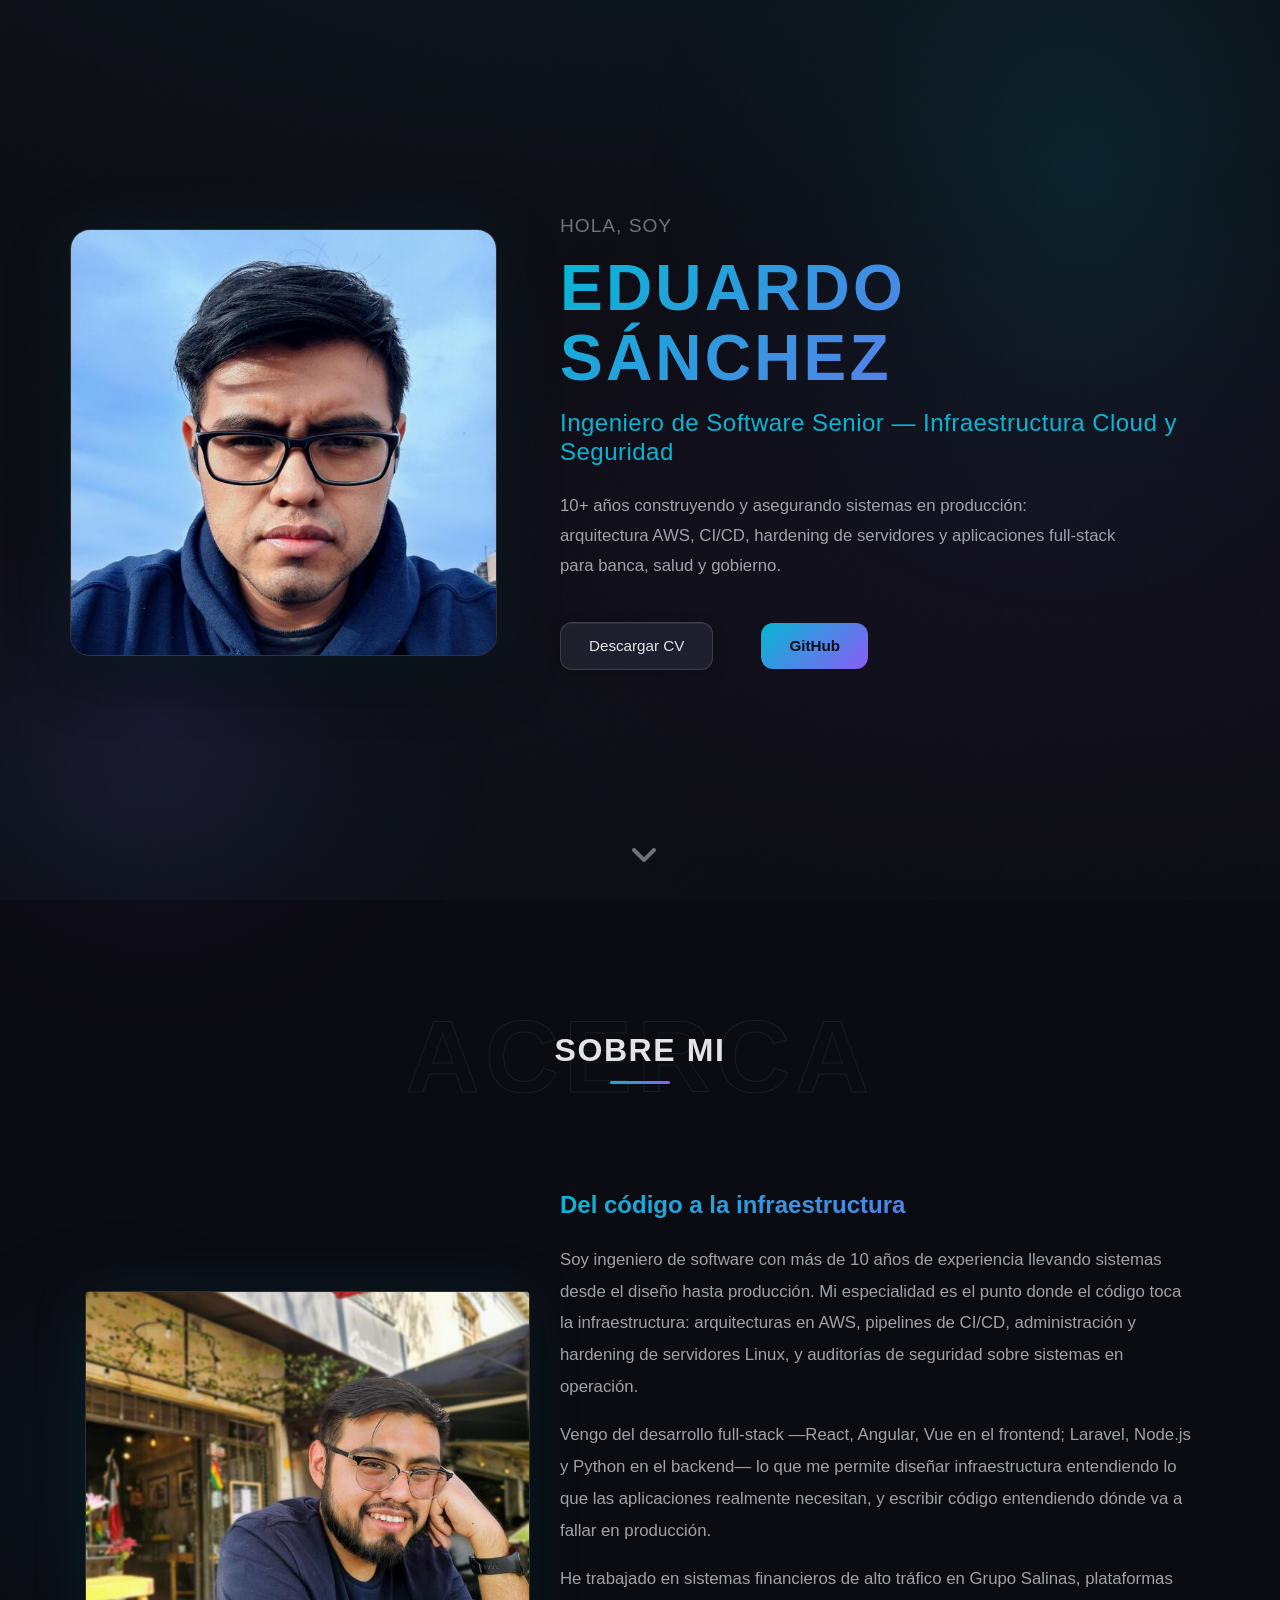
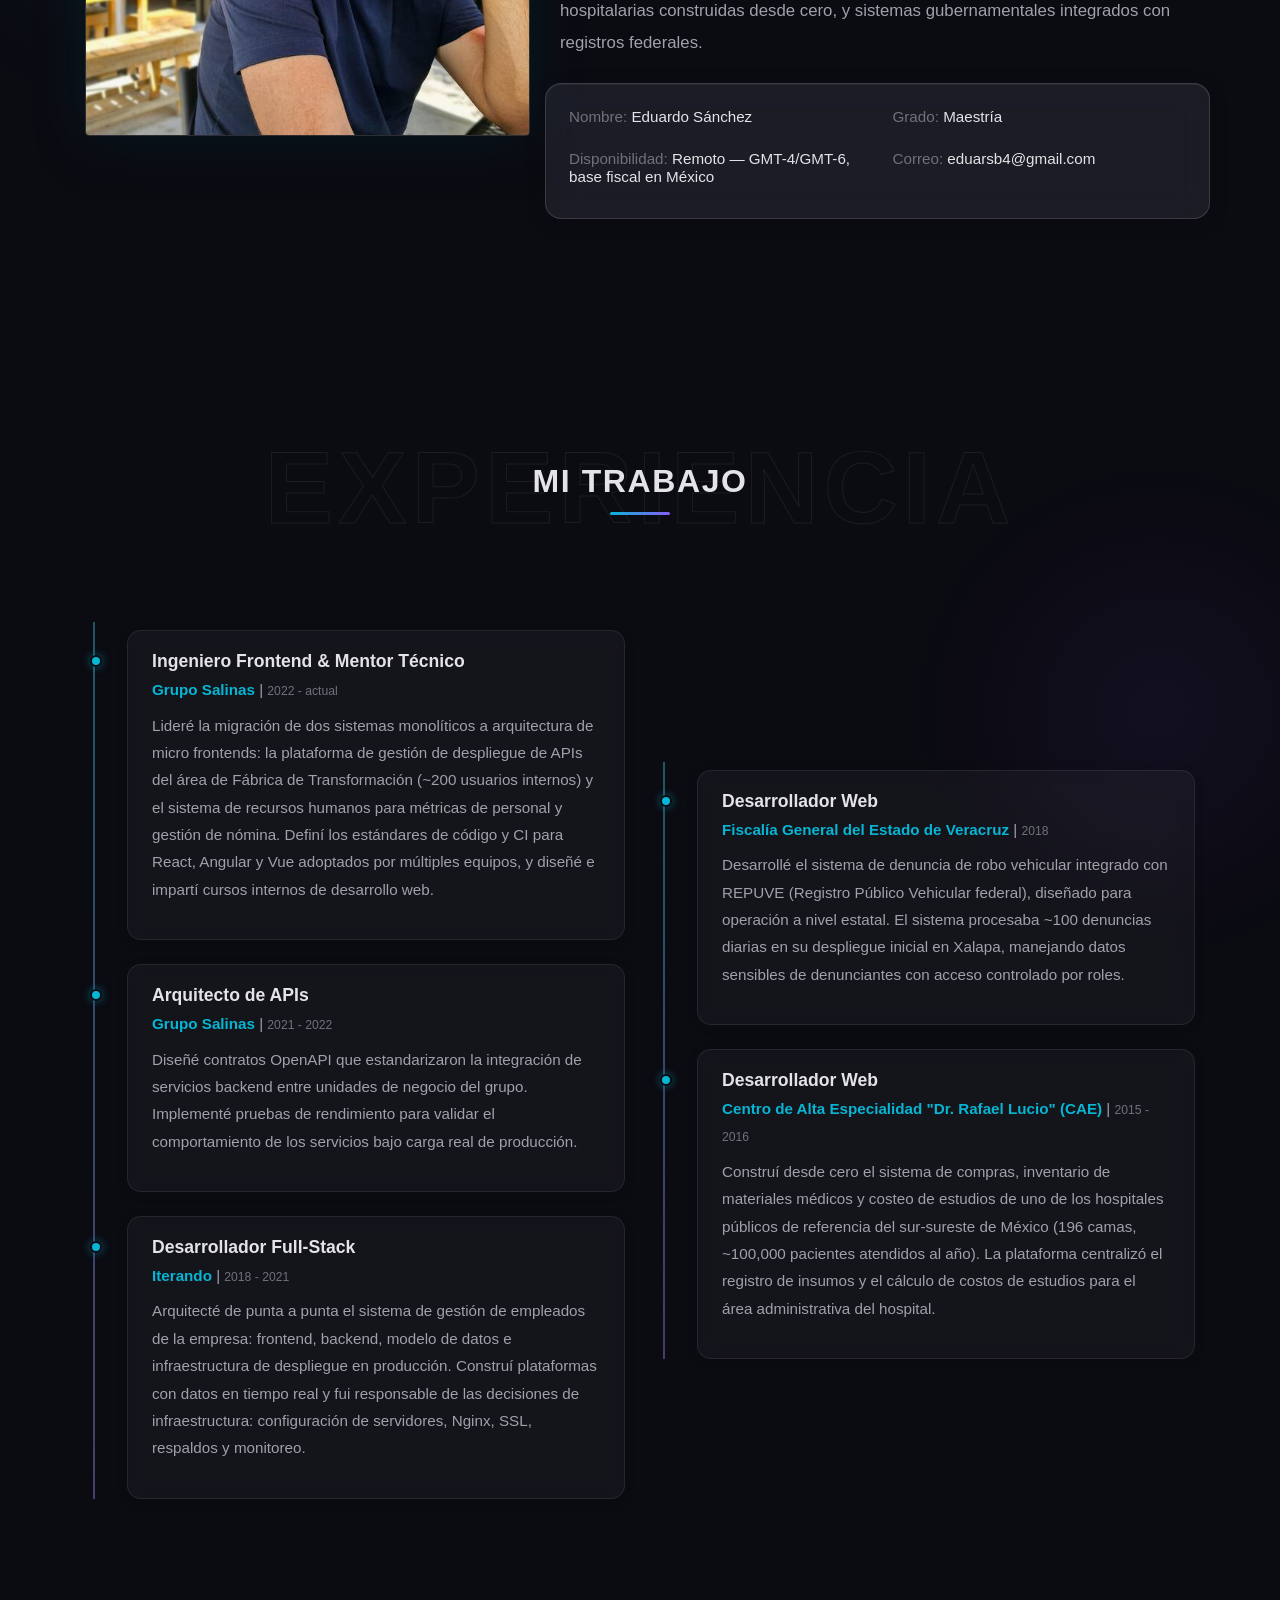
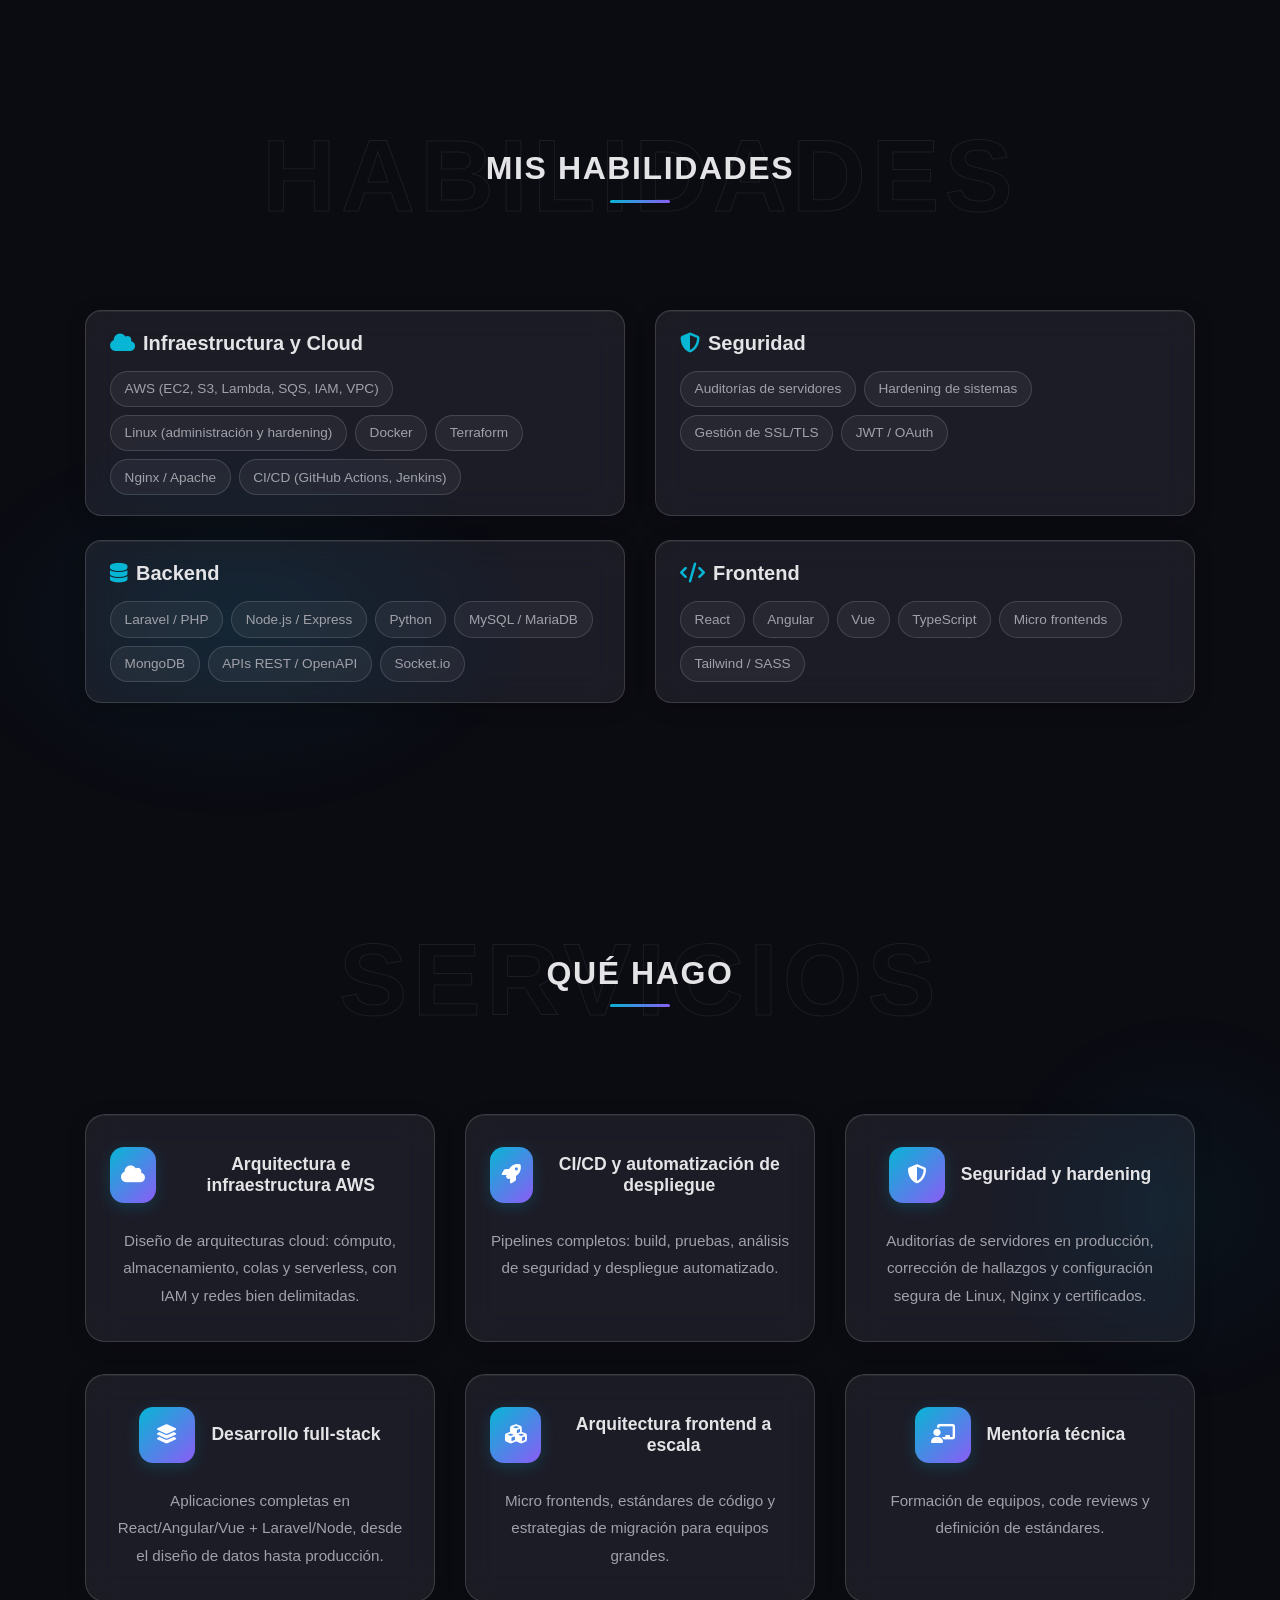
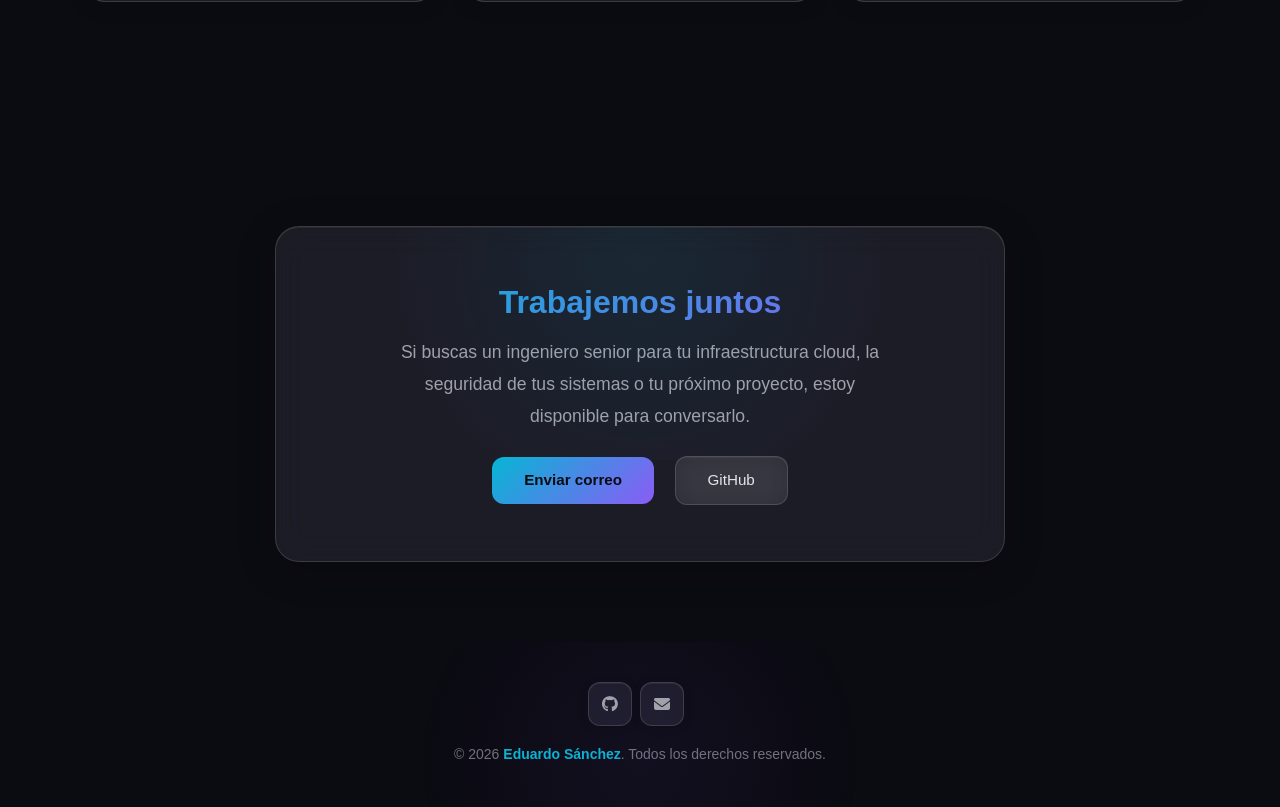
==== commit 4d259dc0: "feat(contenido): reposicionamiento a Ingeniero Senior — Infraestructura Cloud y Seguridad - Hero nue" ====
--- a/index.html
+++ b/index.html
@@ -3,11 +3,30 @@
 
 <head>
     <meta charset="utf-8">
-    <title>Eduardo Sanchez | Desarrollador Web</title>
+    <title>Eduardo Sánchez | Ingeniero de Software Senior — Infraestructura Cloud y Seguridad</title>
     <meta content="width=device-width, initial-scale=1.0" name="viewport">
-    <meta name="description" content="Portafolio profesional de Eduardo Sánchez - Desarrollador Web Senior">
+    <meta name="description" content="Ingeniero de Software Senior con 10+ años construyendo y asegurando sistemas en producción: arquitectura AWS, CI/CD, hardening de servidores y aplicaciones full-stack para banca, salud y gobierno.">
     <meta name="theme-color" content="#0a0a0f">
+    <meta name="referrer" content="strict-origin-when-cross-origin">
+    <meta http-equiv="Content-Security-Policy" content="default-src 'self'; script-src 'self' https://code.jquery.com https://stackpath.bootstrapcdn.com; style-src 'self' 'unsafe-inline' https://fonts.googleapis.com https://cdnjs.cloudflare.com; font-src 'self' https://fonts.gstatic.com https://cdnjs.cloudflare.com; img-src 'self' data:; connect-src 'self'; object-src 'none'; base-uri 'self'; form-action 'self'">
+    <link rel="canonical" href="https://eduarsb.github.io/">
+    <link rel="alternate" hreflang="es" href="https://eduarsb.github.io/">
+    <link rel="alternate" hreflang="en" href="https://eduarsb.github.io/index_en.html">
     <link rel="icon" href="img/icon.png" type="image/x-icon">
+
+    <!-- Open Graph -->
+    <meta property="og:type" content="website">
+    <meta property="og:url" content="https://eduarsb.github.io/">
+    <meta property="og:title" content="Eduardo Sánchez | Ingeniero de Software Senior — Infraestructura Cloud y Seguridad">
+    <meta property="og:description" content="10+ años construyendo y asegurando sistemas en producción: arquitectura AWS, CI/CD, hardening de servidores y aplicaciones full-stack para banca, salud y gobierno.">
+    <meta property="og:image" content="https://eduarsb.github.io/img/profile.jpg">
+    <meta property="og:locale" content="es_MX">
+
+    <!-- Twitter Card -->
+    <meta name="twitter:card" content="summary">
+    <meta name="twitter:title" content="Eduardo Sánchez | Ingeniero de Software Senior — Infraestructura Cloud y Seguridad">
+    <meta name="twitter:description" content="10+ años construyendo y asegurando sistemas en producción: arquitectura AWS, CI/CD, hardening de servidores y aplicaciones full-stack para banca, salud y gobierno.">
+    <meta name="twitter:image" content="https://eduarsb.github.io/img/profile.jpg">
 
     <!-- Google Fonts -->
     <link rel="preconnect" href="https://fonts.googleapis.com">
@@ -37,14 +56,14 @@
                 <a href="#about" class="nav-item nav-link">Acerca</a>
                 <a href="#qualification" class="nav-item nav-link">Experiencia</a>
                 <a href="#skill" class="nav-item nav-link">Habilidades</a>
-                <a href="#service" class="nav-item nav-link">Servicios</a>
+                <a href="#service" class="nav-item nav-link">Qué hago</a>
                 <a href="#contact" class="nav-item nav-link">Contacto</a>
             </div>
         </div>
     </nav>
 
     <!-- Hero -->
-    <div class="container-fluid d-flex align-items-center py-5" id="home" style="min-height: 100vh;">
+    <div class="container-fluid d-flex align-items-center py-5 hero-section" id="home">
         <div class="container">
             <div class="row align-items-center">
                 <div class="col-lg-5 px-5 pl-lg-0 pb-5 pb-lg-0 fade-in">
@@ -52,12 +71,12 @@
                 </div>
                 <div class="col-lg-7 text-center text-lg-left fade-in stagger-2">
                     <h3 class="font-weight-normal mb-3">Hola, soy</h3>
-                    <h1 class="display-3 text-uppercase mb-2">Eduardo Sánchez</h1>
-                    <h1 class="typed-text-output d-inline font-weight-lighter"></h1>
-                    <div class="typed-text d-none">Frontend Developer, API Architect, Micro Frontends, Tech Mentor</div>
-                    <div class="d-flex align-items-center justify-content-center justify-content-lg-start pt-5">
-                        <a href="img/hector_sanchez_cv_es.pdf" download="CV_EduardoSB.pdf" class="btn btn-outline-light mr-5">Descargar CV</a>
-                        <a href="https://www.dawnforge.xyz/" target="_blank" class="btn btn-light mr-5">Mis proyectos</a>
+                    <h1 class="display-3 text-uppercase mb-3">Eduardo Sánchez</h1>
+                    <h2 class="font-weight-normal hero-headline mb-4">Ingeniero de Software Senior — Infraestructura Cloud y Seguridad</h2>
+                    <p class="hero-lead">10+ años construyendo y asegurando sistemas en producción: arquitectura AWS, CI/CD, hardening de servidores y aplicaciones full-stack para banca, salud y gobierno.</p>
+                    <div class="d-flex align-items-center justify-content-center justify-content-lg-start pt-4">
+                        <a href="img/eduardo_sanchez_cv_es.pdf" download="CV_EduardoSanchez.pdf" class="btn btn-outline-light mr-5">Descargar CV</a>
+                        <a href="https://github.com/eduarsb" target="_blank" rel="noopener" class="btn btn-light mr-5">GitHub</a>
                     </div>
                 </div>
             </div>
@@ -68,7 +87,7 @@
     <div class="container-fluid py-5" id="about">
         <div class="container">
             <div class="position-relative d-flex align-items-center justify-content-center section-header">
-                <h1 class="display-1 text-uppercase text-white" style="-webkit-text-stroke: 1px rgba(255,255,255,0.07);">Acerca</h1>
+                <h1 class="display-1 text-uppercase text-white section-header-bg">Acerca</h1>
                 <h1 class="position-absolute text-uppercase">Sobre mi</h1>
             </div>
             <div class="row align-items-center">
@@ -76,16 +95,15 @@
                     <img class="img-fluid rounded w-100" src="img/about.jpg" alt="Sobre mi">
                 </div>
                 <div class="col-lg-7 fade-in-right">
-                    <h3 class="mb-4">+10 años construyendo para la web</h3>
-                    <p>Soy desarrollador frontend senior con experiencia liderando la adopción de arquitecturas modernas como micro frontends, definiendo estándares de código para equipos multidisciplinarios y diseñando APIs que conectan múltiples unidades de negocio.</p>
-                    <p>He trabajado con React, Angular, Vue, Laravel y Node.js en proyectos que van desde plataformas hospitalarias hasta sistemas financieros en empresas como Grupo Salinas. Mi enfoque combina profundidad técnica con visión de producto: entiendo que el código existe para resolver problemas reales.</p>
+                    <h3 class="mb-4">Del código a la infraestructura</h3>
+                    <p>Soy ingeniero de software con más de 10 años de experiencia llevando sistemas desde el diseño hasta producción. Mi especialidad es el punto donde el código toca la infraestructura: arquitecturas en AWS, pipelines de CI/CD, administración y hardening de servidores Linux, y auditorías de seguridad sobre sistemas en operación.</p>
+                    <p>Vengo del desarrollo full-stack —React, Angular, Vue en el frontend; Laravel, Node.js y Python en el backend— lo que me permite diseñar infraestructura entendiendo lo que las aplicaciones realmente necesitan, y escribir código entendiendo dónde va a fallar en producción.</p>
+                    <p>He trabajado en sistemas financieros de alto tráfico en Grupo Salinas, plataformas hospitalarias construidas desde cero, y sistemas gubernamentales integrados con registros federales.</p>
                     <div class="row mb-3">
-                        <div class="col-sm-6 py-2"><h6>Nombre: <span>Eduardo Sánchez </span></h6></div>
+                        <div class="col-sm-6 py-2"><h6>Nombre: <span>Eduardo Sánchez</span></h6></div>
                         <div class="col-sm-6 py-2"><h6>Grado: <span>Maestría</span></h6></div>
-                        <div class="col-sm-6 py-2"><h6>Ubicación: <span>Ciudad de México</span></h6></div>
-                        <div class="col-sm-6 py-2"><h6>Disponibilidad: <span>Remoto / Híbrido</span></h6></div>
+                        <div class="col-sm-6 py-2"><h6>Disponibilidad: <span>Remoto — GMT-4/GMT-6, base fiscal en México</span></h6></div>
                         <div class="col-sm-6 py-2"><h6>Correo: <span>eduarsb4@gmail.com</span></h6></div>
-                        <div class="col-sm-6 py-2"><h6>LinkedIn: <span>hectorsb4</span></h6></div>
                     </div>
                 </div>
             </div>
@@ -96,51 +114,40 @@
     <div class="container-fluid py-5" id="qualification">
         <div class="container">
             <div class="position-relative d-flex align-items-center justify-content-center section-header">
-                <h1 class="display-1 text-uppercase text-white" style="-webkit-text-stroke: 1px rgba(255,255,255,0.07);">Experiencia</h1>
+                <h1 class="display-1 text-uppercase text-white section-header-bg">Experiencia</h1>
                 <h1 class="position-absolute text-uppercase">Mi trabajo</h1>
             </div>
             <div class="row align-items-center">
                 <div class="col-lg-6 fade-in-left">
                     <div class="border-left border-primary pt-2 pl-4 ml-2">
                         <div class="position-relative mb-4">
-
-                            <h5 class="font-weight-bold mb-1">Frontend Developer & Tech Mentor</h5>
+                            <h5 class="font-weight-bold mb-1">Ingeniero Frontend & Mentor Técnico</h5>
                             <p class="mb-2"><strong>Grupo Salinas</strong> | <small>2022 - actual</small></p>
-                            <p>Lideré la adopción de micro frontends, migrando aplicaciones monolíticas a una arquitectura modular. Definí estándares de código para React, Angular y Vue adoptados por múltiples equipos. Diseñé e impartí cursos de desarrollo web internos.</p>
-                        </div>
-                        <div class="position-relative mb-4">
-
+                            <p>Lideré la migración de dos sistemas monolíticos a arquitectura de micro frontends: la plataforma de gestión de despliegue de APIs del área de Fábrica de Transformación (~200 usuarios internos) y el sistema de recursos humanos para métricas de personal y gestión de nómina. Definí los estándares de código y CI para React, Angular y Vue adoptados por múltiples equipos, y diseñé e impartí cursos internos de desarrollo web.</p>
+                        </div>
+                        <div class="position-relative mb-4">
                             <h5 class="font-weight-bold mb-1">Arquitecto de APIs</h5>
                             <p class="mb-2"><strong>Grupo Salinas</strong> | <small>2021 - 2022</small></p>
-                            <p>Diseñé APIs estandarizadas con contratos OpenAPI que unificaron servicios backend en múltiples unidades de negocio. Implementé pruebas de rendimiento para garantizar escalabilidad bajo carga real.</p>
-                        </div>
-                        <div class="position-relative mb-4">
-
-                            <h5 class="font-weight-bold mb-1">Desarrollador Fullstack</h5>
+                            <p>Diseñé contratos OpenAPI que estandarizaron la integración de servicios backend entre unidades de negocio del grupo. Implementé pruebas de rendimiento para validar el comportamiento de los servicios bajo carga real de producción.</p>
+                        </div>
+                        <div class="position-relative mb-4">
+                            <h5 class="font-weight-bold mb-1">Desarrollador Full-Stack</h5>
                             <p class="mb-2"><strong>Iterando</strong> | <small>2018 - 2021</small></p>
-                            <p>Arquitecté el sistema de gestión de empleados de la empresa y plataformas con datos en tiempo real. Tomé decisiones de infraestructura para el despliegue en producción, cubriendo frontend, backend y diseño de bases de datos.</p>
+                            <p>Arquitecté de punta a punta el sistema de gestión de empleados de la empresa: frontend, backend, modelo de datos e infraestructura de despliegue en producción. Construí plataformas con datos en tiempo real y fui responsable de las decisiones de infraestructura: configuración de servidores, Nginx, SSL, respaldos y monitoreo.</p>
                         </div>
                     </div>
                 </div>
                 <div class="col-lg-6 fade-in-right">
                     <div class="border-left border-primary pt-2 pl-4 ml-2">
                         <div class="position-relative mb-4">
-
                             <h5 class="font-weight-bold mb-1">Desarrollador Web</h5>
-                            <p class="mb-2"><strong>Fiscalía General de Veracruz</strong> | <small>2018</small></p>
-                            <p>Desarrollé un sistema de denuncia de robo vehicular integrado con el Registro Público Vehicular (REPUVE), parte de una plataforma de gestión de denuncias a nivel estatal.</p>
-                        </div>
-                        <div class="position-relative mb-4">
-
-                            <h5 class="font-weight-bold mb-1">Desarrollador Freelance</h5>
-                            <p class="mb-2"><strong>Independiente</strong> | <small>2017 - 2018</small></p>
-                            <p>Mantuve y optimicé aplicaciones web para múltiples clientes, resolviendo desde corrección de errores hasta implementación de nuevas funcionalidades. Adaptación rápida a distintos stacks y estructuras de proyecto.</p>
-                        </div>
-                        <div class="position-relative mb-4">
-
+                            <p class="mb-2"><strong>Fiscalía General del Estado de Veracruz</strong> | <small>2018</small></p>
+                            <p>Desarrollé el sistema de denuncia de robo vehicular integrado con REPUVE (Registro Público Vehicular federal), diseñado para operación a nivel estatal. El sistema procesaba ~100 denuncias diarias en su despliegue inicial en Xalapa, manejando datos sensibles de denunciantes con acceso controlado por roles.</p>
+                        </div>
+                        <div class="position-relative mb-4">
                             <h5 class="font-weight-bold mb-1">Desarrollador Web</h5>
-                            <p class="mb-2"><strong>Hospital de Alta Especialidad (CAE)</strong> | <small>2015 - 2016</small></p>
-                            <p>Construí la plataforma administrativa del hospital desde cero: gestión de registros médicos, procesamiento de pagos y generación de reportes automatizados.</p>
+                            <p class="mb-2"><strong>Centro de Alta Especialidad "Dr. Rafael Lucio" (CAE)</strong> | <small>2015 - 2016</small></p>
+                            <p>Construí desde cero el sistema de compras, inventario de materiales médicos y costeo de estudios de uno de los hospitales públicos de referencia del sur-sureste de México (196 camas, ~100,000 pacientes atendidos al año). La plataforma centralizó el registro de insumos y el cálculo de costos de estudios para el área administrativa del hospital.</p>
                         </div>
                     </div>
                 </div>
@@ -152,199 +159,125 @@
     <div class="container-fluid py-5" id="skill">
         <div class="container">
             <div class="position-relative d-flex align-items-center justify-content-center section-header">
-                <h1 class="display-1 text-uppercase text-white" style="-webkit-text-stroke: 1px rgba(255,255,255,0.07);">Habilidades</h1>
+                <h1 class="display-1 text-uppercase text-white section-header-bg">Habilidades</h1>
                 <h1 class="position-absolute text-uppercase">Mis habilidades</h1>
             </div>
-            <div class="row align-items-center">
-                <div class="col-md-3 fade-in stagger-1">
-                    <div class="skill mb-4">
-                        <div class="d-flex justify-content-between">
-                            <h6 class="font-weight-bold">HTML</h6>
-                            <h6 class="font-weight-bold">95%</h6>
-                        </div>
-                        <div class="progress">
-                            <div class="progress-bar bg-primary" role="progressbar" aria-valuenow="95" aria-valuemin="0" aria-valuemax="100"></div>
-                        </div>
-                    </div>
-                    <div class="skill mb-4">
-                        <div class="d-flex justify-content-between">
-                            <h6 class="font-weight-bold">CSS & SCSS</h6>
-                            <h6 class="font-weight-bold">80%</h6>
-                        </div>
-                        <div class="progress">
-                            <div class="progress-bar bg-info" role="progressbar" aria-valuenow="80" aria-valuemin="0" aria-valuemax="100"></div>
-                        </div>
-                    </div>
-                    <div class="skill mb-4">
-                        <div class="d-flex justify-content-between">
-                            <h6 class="font-weight-bold">JS & TS</h6>
-                            <h6 class="font-weight-bold">90%</h6>
-                        </div>
-                        <div class="progress">
-                            <div class="progress-bar bg-primary" role="progressbar" aria-valuenow="90" aria-valuemin="0" aria-valuemax="100"></div>
-                        </div>
-                    </div>
-                    <div class="skill mb-4">
-                        <div class="d-flex justify-content-between">
-                            <h6 class="font-weight-bold">PHP</h6>
-                            <h6 class="font-weight-bold">90%</h6>
-                        </div>
-                        <div class="progress">
-                            <div class="progress-bar bg-primary" role="progressbar" aria-valuenow="90" aria-valuemin="0" aria-valuemax="100"></div>
-                        </div>
-                    </div>
-                </div>
-                <div class="col-md-3 fade-in stagger-2">
-                    <div class="skill mb-4">
-                        <div class="d-flex justify-content-between">
-                            <h6 class="font-weight-bold">React</h6>
-                            <h6 class="font-weight-bold">90%</h6>
-                        </div>
-                        <div class="progress">
-                            <div class="progress-bar bg-primary" role="progressbar" aria-valuenow="90" aria-valuemin="0" aria-valuemax="100"></div>
-                        </div>
-                    </div>
-                    <div class="skill mb-4">
-                        <div class="d-flex justify-content-between">
-                            <h6 class="font-weight-bold">Angular</h6>
-                            <h6 class="font-weight-bold">85%</h6>
-                        </div>
-                        <div class="progress">
-                            <div class="progress-bar bg-primary" role="progressbar" aria-valuenow="85" aria-valuemin="0" aria-valuemax="100"></div>
-                        </div>
-                    </div>
-                    <div class="skill mb-4">
-                        <div class="d-flex justify-content-between">
-                            <h6 class="font-weight-bold">Vue</h6>
-                            <h6 class="font-weight-bold">70%</h6>
-                        </div>
-                        <div class="progress">
-                            <div class="progress-bar bg-warning" role="progressbar" aria-valuenow="70" aria-valuemin="0" aria-valuemax="100"></div>
-                        </div>
-                    </div>
-                    <div class="skill mb-4">
-                        <div class="d-flex justify-content-between">
-                            <h6 class="font-weight-bold">NodeJS</h6>
-                            <h6 class="font-weight-bold">80%</h6>
-                        </div>
-                        <div class="progress">
-                            <div class="progress-bar bg-info" role="progressbar" aria-valuenow="80" aria-valuemin="0" aria-valuemax="100"></div>
-                        </div>
-                    </div>
-                </div>
-                <div class="col-md-3 fade-in stagger-3">
-                    <div class="skill mb-4">
-                        <div class="d-flex justify-content-between">
-                            <h6 class="font-weight-bold">Laravel</h6>
-                            <h6 class="font-weight-bold">90%</h6>
-                        </div>
-                        <div class="progress">
-                            <div class="progress-bar bg-primary" role="progressbar" aria-valuenow="90" aria-valuemin="0" aria-valuemax="100"></div>
-                        </div>
-                    </div>
-                    <div class="skill mb-4">
-                        <div class="d-flex justify-content-between">
-                            <h6 class="font-weight-bold">AWS Services</h6>
-                            <h6 class="font-weight-bold">75%</h6>
-                        </div>
-                        <div class="progress">
-                            <div class="progress-bar bg-warning" role="progressbar" aria-valuenow="75" aria-valuemin="0" aria-valuemax="100"></div>
-                        </div>
-                    </div>
-                    <div class="skill mb-4">
-                        <div class="d-flex justify-content-between">
-                            <h6 class="font-weight-bold">Git</h6>
-                            <h6 class="font-weight-bold">95%</h6>
-                        </div>
-                        <div class="progress">
-                            <div class="progress-bar bg-primary" role="progressbar" aria-valuenow="95" aria-valuemin="0" aria-valuemax="100"></div>
-                        </div>
-                    </div>
-                </div>
-                <div class="col-md-3 fade-in stagger-4">
-                    <div class="skill mb-4">
-                        <div class="d-flex justify-content-between">
-                            <h6 class="font-weight-bold">APIs & OpenAPI</h6>
-                            <h6 class="font-weight-bold">95%</h6>
-                        </div>
-                        <div class="progress">
-                            <div class="progress-bar bg-primary" role="progressbar" aria-valuenow="95" aria-valuemin="0" aria-valuemax="100"></div>
-                        </div>
-                    </div>
-                    <div class="skill mb-4">
-                        <div class="d-flex justify-content-between">
-                            <h6 class="font-weight-bold">Herramientas PM</h6>
-                            <h6 class="font-weight-bold">90%</h6>
-                        </div>
-                        <div class="progress">
-                            <div class="progress-bar bg-primary" role="progressbar" aria-valuenow="90" aria-valuemin="0" aria-valuemax="100"></div>
-                        </div>
-                    </div>
-                </div>
-            </div>
-        </div>
-    </div>
-
-    <!-- Services -->
+            <div class="row">
+                <div class="col-lg-6 mb-4 fade-in stagger-1">
+                    <div class="skill skill-group h-100">
+                        <h5 class="font-weight-bold mb-3"><i class="fas fa-cloud mr-2"></i>Infraestructura y Cloud</h5>
+                        <div class="skill-tags">
+                            <span>AWS (EC2, S3, Lambda, SQS, IAM, VPC)</span>
+                            <span>Linux (administración y hardening)</span>
+                            <span>Docker</span>
+                            <span>Terraform</span>
+                            <span>Nginx / Apache</span>
+                            <span>CI/CD (GitHub Actions, Jenkins)</span>
+                        </div>
+                    </div>
+                </div>
+                <div class="col-lg-6 mb-4 fade-in stagger-2">
+                    <div class="skill skill-group h-100">
+                        <h5 class="font-weight-bold mb-3"><i class="fas fa-shield-halved mr-2"></i>Seguridad</h5>
+                        <div class="skill-tags">
+                            <span>Auditorías de servidores</span>
+                            <span>Hardening de sistemas</span>
+                            <span>Gestión de SSL/TLS</span>
+                            <span>JWT / OAuth</span>
+                        </div>
+                    </div>
+                </div>
+                <div class="col-lg-6 mb-4 fade-in stagger-3">
+                    <div class="skill skill-group h-100">
+                        <h5 class="font-weight-bold mb-3"><i class="fas fa-database mr-2"></i>Backend</h5>
+                        <div class="skill-tags">
+                            <span>Laravel / PHP</span>
+                            <span>Node.js / Express</span>
+                            <span>Python</span>
+                            <span>MySQL / MariaDB</span>
+                            <span>MongoDB</span>
+                            <span>APIs REST / OpenAPI</span>
+                            <span>Socket.io</span>
+                        </div>
+                    </div>
+                </div>
+                <div class="col-lg-6 mb-4 fade-in stagger-4">
+                    <div class="skill skill-group h-100">
+                        <h5 class="font-weight-bold mb-3"><i class="fas fa-code mr-2"></i>Frontend</h5>
+                        <div class="skill-tags">
+                            <span>React</span>
+                            <span>Angular</span>
+                            <span>Vue</span>
+                            <span>TypeScript</span>
+                            <span>Micro frontends</span>
+                            <span>Tailwind / SASS</span>
+                        </div>
+                    </div>
+                </div>
+            </div>
+        </div>
+    </div>
+
+    <!-- Qué hago -->
     <div class="container-fluid pt-5" id="service">
         <div class="container">
             <div class="position-relative d-flex align-items-center justify-content-center section-header">
-                <h1 class="display-1 text-uppercase text-white" style="-webkit-text-stroke: 1px rgba(255,255,255,0.07);">Servicios</h1>
-                <h1 class="position-absolute text-uppercase">Lo que hago</h1>
+                <h1 class="display-1 text-uppercase text-white section-header-bg">Servicios</h1>
+                <h1 class="position-absolute text-uppercase">Qué hago</h1>
             </div>
             <div class="row pb-3">
                 <div class="col-lg-4 col-md-6 mb-4 fade-in stagger-1">
                     <div class="service-card">
                         <div class="d-flex align-items-center justify-content-center mb-4">
-                            <i class="fa fa-2x fa-code service-icon bg-primary text-white mr-3"></i>
-                            <h4 class="font-weight-bold m-0">Código limpio</h4>
-                        </div>
-                        <p>Refactorización, patrones de diseño y principios SOLID aplicados a codebases reales en producción.</p>
+                            <i class="fas fa-2x fa-cloud service-icon bg-primary text-white mr-3"></i>
+                            <h4 class="font-weight-bold m-0">Arquitectura e infraestructura AWS</h4>
+                        </div>
+                        <p>Diseño de arquitecturas cloud: cómputo, almacenamiento, colas y serverless, con IAM y redes bien delimitadas.</p>
                     </div>
                 </div>
                 <div class="col-lg-4 col-md-6 mb-4 fade-in stagger-2">
                     <div class="service-card">
                         <div class="d-flex align-items-center justify-content-center mb-4">
-                            <i class="fa fa-2x fa-laptop-code service-icon bg-primary text-white mr-3"></i>
-                            <h4 class="font-weight-bold m-0">Desarrollo frontend</h4>
-                        </div>
-                        <p>Aplicaciones en React, Angular y Vue con arquitecturas escalables, desde SPAs hasta micro frontends.</p>
+                            <i class="fas fa-2x fa-rocket service-icon bg-primary text-white mr-3"></i>
+                            <h4 class="font-weight-bold m-0">CI/CD y automatización de despliegue</h4>
+                        </div>
+                        <p>Pipelines completos: build, pruebas, análisis de seguridad y despliegue automatizado.</p>
                     </div>
                 </div>
                 <div class="col-lg-4 col-md-6 mb-4 fade-in stagger-3">
                     <div class="service-card">
                         <div class="d-flex align-items-center justify-content-center mb-4">
-                            <i class="fa fa-2x fa-server service-icon bg-primary text-white mr-3"></i>
-                            <h4 class="font-weight-bold m-0">CI/CD y despliegue</h4>
-                        </div>
-                        <p>Configuración de pipelines, gestión de servidores y despliegue automatizado en AWS y entornos cloud.</p>
+                            <i class="fas fa-2x fa-shield-halved service-icon bg-primary text-white mr-3"></i>
+                            <h4 class="font-weight-bold m-0">Seguridad y hardening</h4>
+                        </div>
+                        <p>Auditorías de servidores en producción, corrección de hallazgos y configuración segura de Linux, Nginx y certificados.</p>
                     </div>
                 </div>
                 <div class="col-lg-4 col-md-6 mb-4 fade-in stagger-4">
                     <div class="service-card">
                         <div class="d-flex align-items-center justify-content-center mb-4">
-                            <i class="fas fa-2x fa-project-diagram service-icon bg-primary text-white mr-3"></i>
-                            <h4 class="font-weight-bold m-0">Diseño de APIs</h4>
-                        </div>
-                        <p>Contratos OpenAPI, versionado y pruebas de rendimiento para APIs que conectan múltiples servicios.</p>
+                            <i class="fas fa-2x fa-layer-group service-icon bg-primary text-white mr-3"></i>
+                            <h4 class="font-weight-bold m-0">Desarrollo full-stack</h4>
+                        </div>
+                        <p>Aplicaciones completas en React/Angular/Vue + Laravel/Node, desde el diseño de datos hasta producción.</p>
                     </div>
                 </div>
                 <div class="col-lg-4 col-md-6 mb-4 fade-in stagger-5">
                     <div class="service-card">
                         <div class="d-flex align-items-center justify-content-center mb-4">
-                            <i class="fa fa-2x fa-chalkboard-teacher service-icon bg-primary text-white mr-3"></i>
+                            <i class="fas fa-2x fa-cubes service-icon bg-primary text-white mr-3"></i>
+                            <h4 class="font-weight-bold m-0">Arquitectura frontend a escala</h4>
+                        </div>
+                        <p>Micro frontends, estándares de código y estrategias de migración para equipos grandes.</p>
+                    </div>
+                </div>
+                <div class="col-lg-4 col-md-6 mb-4 fade-in stagger-6">
+                    <div class="service-card">
+                        <div class="d-flex align-items-center justify-content-center mb-4">
+                            <i class="fas fa-2x fa-chalkboard-teacher service-icon bg-primary text-white mr-3"></i>
                             <h4 class="font-weight-bold m-0">Mentoría técnica</h4>
                         </div>
-                        <p>Capacitación en frameworks frontend, code reviews y definición de estándares para equipos de desarrollo.</p>
-                    </div>
-                </div>
-                <div class="col-lg-4 col-md-6 mb-4 fade-in stagger-6">
-                    <div class="service-card">
-                        <div class="d-flex align-items-center justify-content-center mb-4">
-                            <i class="fas fa-2x fa-cubes service-icon bg-primary text-white mr-3"></i>
-                            <h4 class="font-weight-bold m-0">Arquitectura frontend</h4>
-                        </div>
-                        <p>Migración de monolitos a micro frontends, decisiones de stack y estrategias de escalabilidad.</p>
+                        <p>Formación de equipos, code reviews y definición de estándares.</p>
                     </div>
                 </div>
             </div>
@@ -358,9 +291,9 @@
                 <div class="col-lg-8 text-center fade-in">
                     <div class="contact-cta">
                         <h2 class="mb-3">Trabajemos juntos</h2>
-                        <p class="mb-4">Si buscas un desarrollador senior para tu próximo proyecto o necesitas consultoría técnica, estoy disponible para conversarlo.</p>
+                        <p class="mb-4">Si buscas un ingeniero senior para tu infraestructura cloud, la seguridad de tus sistemas o tu próximo proyecto, estoy disponible para conversarlo.</p>
                         <a href="mailto:eduarsb4@gmail.com" class="btn btn-cta mr-3">Enviar correo</a>
-                        <a href="https://linkedin.com/in/hectorsb4" target="_blank" class="btn btn-cta-outline">LinkedIn</a>
+                        <a href="https://github.com/eduarsb" target="_blank" rel="noopener" class="btn btn-cta-outline">GitHub</a>
                     </div>
                 </div>
             </div>
@@ -371,10 +304,8 @@
     <div class="container-fluid text-white py-4 px-sm-3 px-md-5 footer-section">
         <div class="container text-center py-3">
             <div class="d-flex justify-content-center mb-3">
-                <a class="btn btn-light btn-social mr-2" href="https://github.com/eduarsb" target="_blank"><i class="fab fa-github"></i></a>
-                <a class="btn btn-light btn-social mr-2" href="https://linkedin.com/in/hectorsb4" target="_blank"><i class="fab fa-linkedin-in"></i></a>
-                <a class="btn btn-light btn-social mr-2" href="mailto:eduarsb4@gmail.com"><i class="fas fa-envelope"></i></a>
-                <a class="btn btn-light btn-social mr-2" href="https://www.dawnforge.xyz" target="_blank"><i class="fa fa-globe"></i></a>
+                <a class="btn btn-light btn-social mr-2" href="https://github.com/eduarsb" target="_blank" rel="noopener" aria-label="GitHub"><i class="fab fa-github"></i></a>
+                <a class="btn btn-light btn-social mr-2" href="mailto:eduarsb4@gmail.com" aria-label="Correo"><i class="fas fa-envelope"></i></a>
             </div>
             <p class="m-0 copyright-text">&copy; 2026 <a href="#">Eduardo Sánchez</a>. Todos los derechos reservados.</p>
         </div>
@@ -384,12 +315,11 @@
     <i class="fa fa-2x fa-angle-down text-white scroll-to-bottom"></i>
 
     <!-- Back to Top -->
-    <a href="#" class="btn btn-outline-dark px-0 back-to-top"><i class="fa fa-angle-double-up"></i></a>
+    <a href="#" class="btn btn-outline-dark px-0 back-to-top" aria-label="Volver arriba"><i class="fa fa-angle-double-up"></i></a>
 
     <!-- JavaScript Libraries -->
     <script src="https://code.jquery.com/jquery-3.4.1.min.js"></script>
     <script src="https://stackpath.bootstrapcdn.com/bootstrap/4.4.1/js/bootstrap.bundle.min.js"></script>
-    <script src="lib/typed/typed.min.js"></script>
     <script src="lib/easing/easing.min.js"></script>
     <script src="lib/waypoints/waypoints.min.js"></script>
     <script src="lib/owlcarousel/owl.carousel.min.js"></script>
@@ -400,21 +330,7 @@
     <script src="js/main.js"></script>
 
     <!-- Scroll Animations -->
-    <script>
-    document.addEventListener('DOMContentLoaded', function() {
-        var observer = new IntersectionObserver(function(entries) {
-            entries.forEach(function(entry) {
-                if (entry.isIntersecting) {
-                    entry.target.classList.add('visible');
-                }
-            });
-        }, { threshold: 0.1, rootMargin: '0px 0px -50px 0px' });
-
-        document.querySelectorAll('.fade-in, .fade-in-left, .fade-in-right').forEach(function(el) {
-            observer.observe(el);
-        });
-    });
-    </script>
+    <script src="js/scroll-animations.js"></script>
 </body>
 
 </html>
--- a/css/dark-theme.css
+++ b/css/dark-theme.css
@@ -1008,3 +1008,68 @@
 a, .btn, .skill, .service-icon, .nav-link {
   transition: all 0.3s ease;
 }
+
+/* ===== HERO (sin estilos inline, requerido por CSP) ===== */
+.hero-section {
+  min-height: 100vh;
+}
+
+.hero-headline {
+  color: var(--accent-cyan);
+  font-family: 'Space Grotesk', sans-serif;
+  font-size: 1.5rem;
+  letter-spacing: 0.02em;
+}
+
+.hero-lead {
+  font-size: 1.05rem;
+  line-height: 1.8;
+  color: var(--text-secondary);
+  max-width: 560px;
+}
+
+@media (max-width: 991.98px) {
+  .hero-lead {
+    margin-left: auto;
+    margin-right: auto;
+  }
+}
+
+/* ===== TITULOS DE SECCION (sin estilos inline, requerido por CSP) ===== */
+.section-header-bg {
+  -webkit-text-stroke: 1px rgba(255, 255, 255, 0.07);
+}
+
+/* ===== GRUPOS DE HABILIDADES (sustituyen a las barras de porcentaje) ===== */
+.skill-group h5 {
+  color: var(--text-primary);
+  font-family: 'Space Grotesk', sans-serif;
+}
+
+.skill-group h5 i {
+  color: var(--accent-cyan);
+}
+
+.skill-tags {
+  display: flex;
+  flex-wrap: wrap;
+  gap: 0.5rem;
+}
+
+.skill-tags span {
+  display: inline-block;
+  padding: 0.35rem 0.85rem;
+  border-radius: 999px;
+  border: 1px solid var(--border-glass);
+  background: rgba(255, 255, 255, 0.05);
+  color: var(--text-secondary);
+  font-family: 'Inter', sans-serif;
+  font-size: 0.85rem;
+  transition: all 0.3s ease;
+}
+
+.skill-tags span:hover {
+  border-color: rgba(6, 182, 212, 0.4);
+  color: var(--text-primary);
+  background: rgba(6, 182, 212, 0.08);
+}
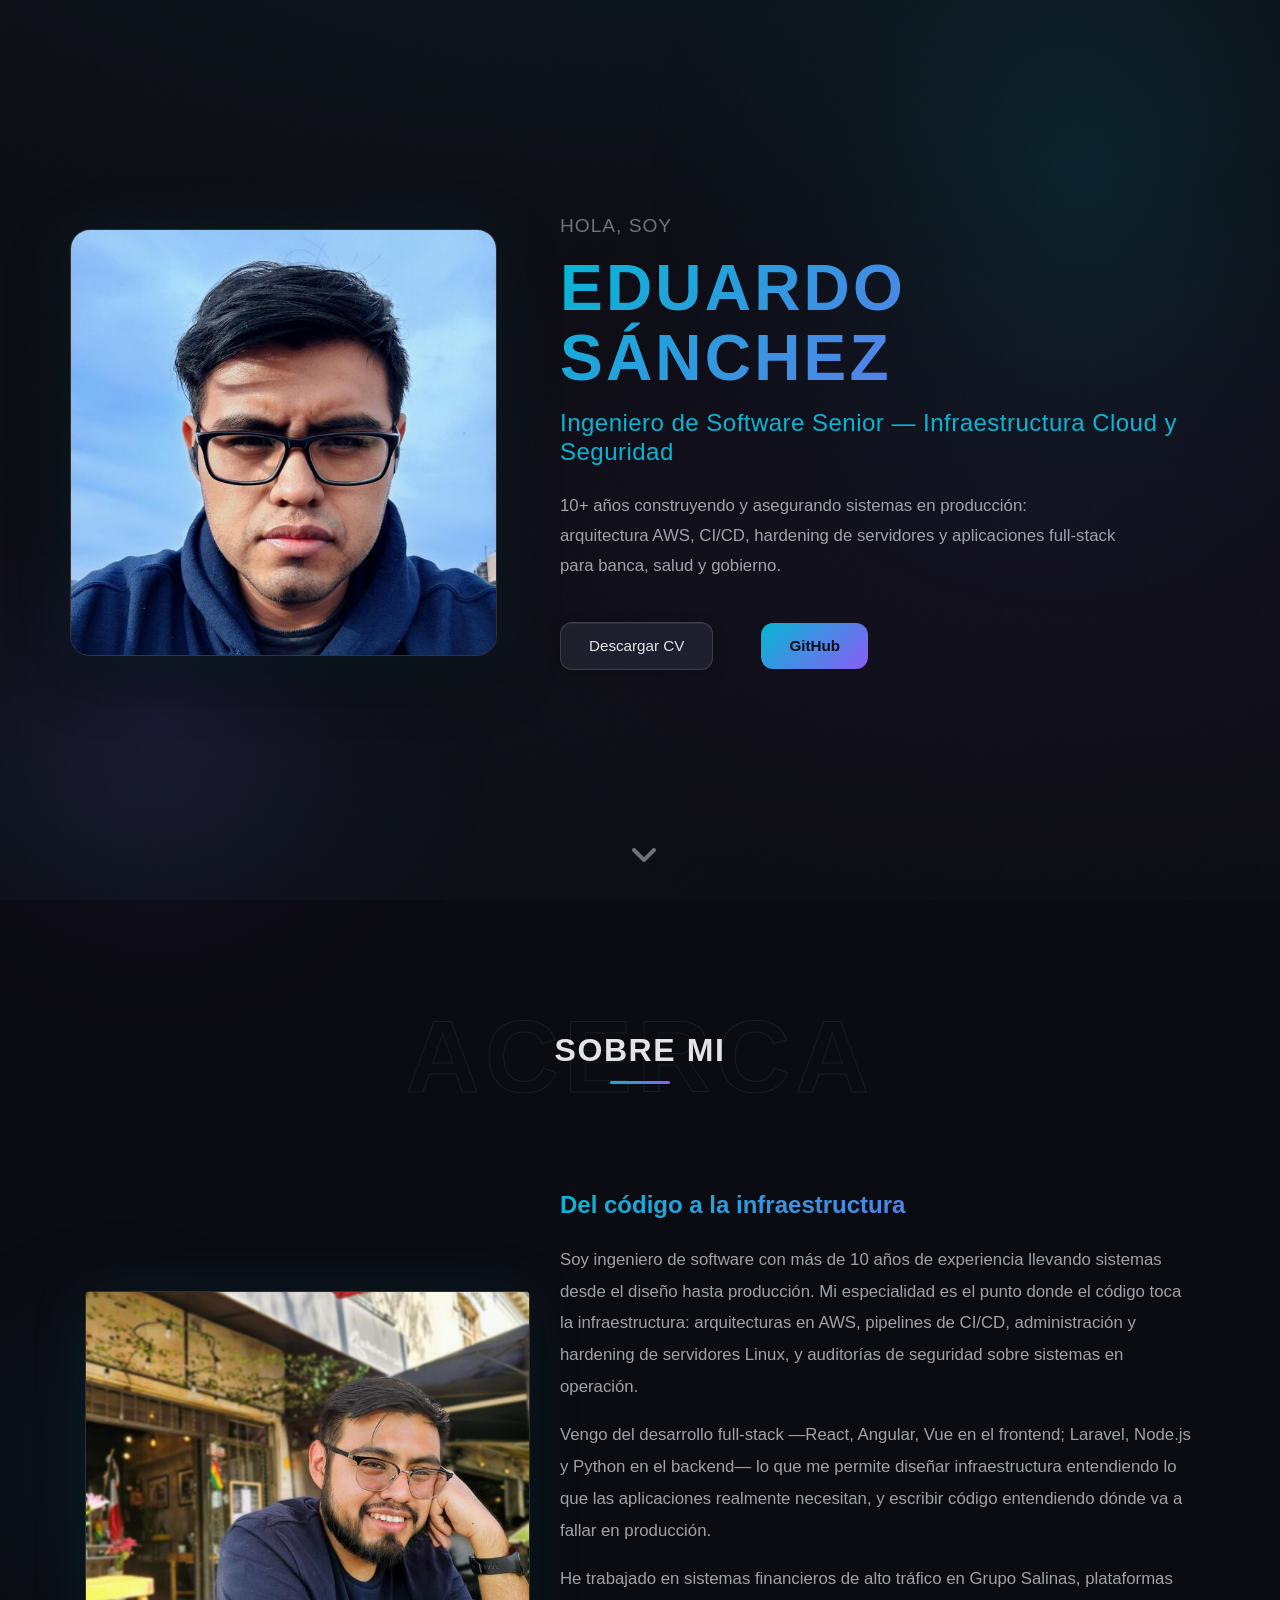
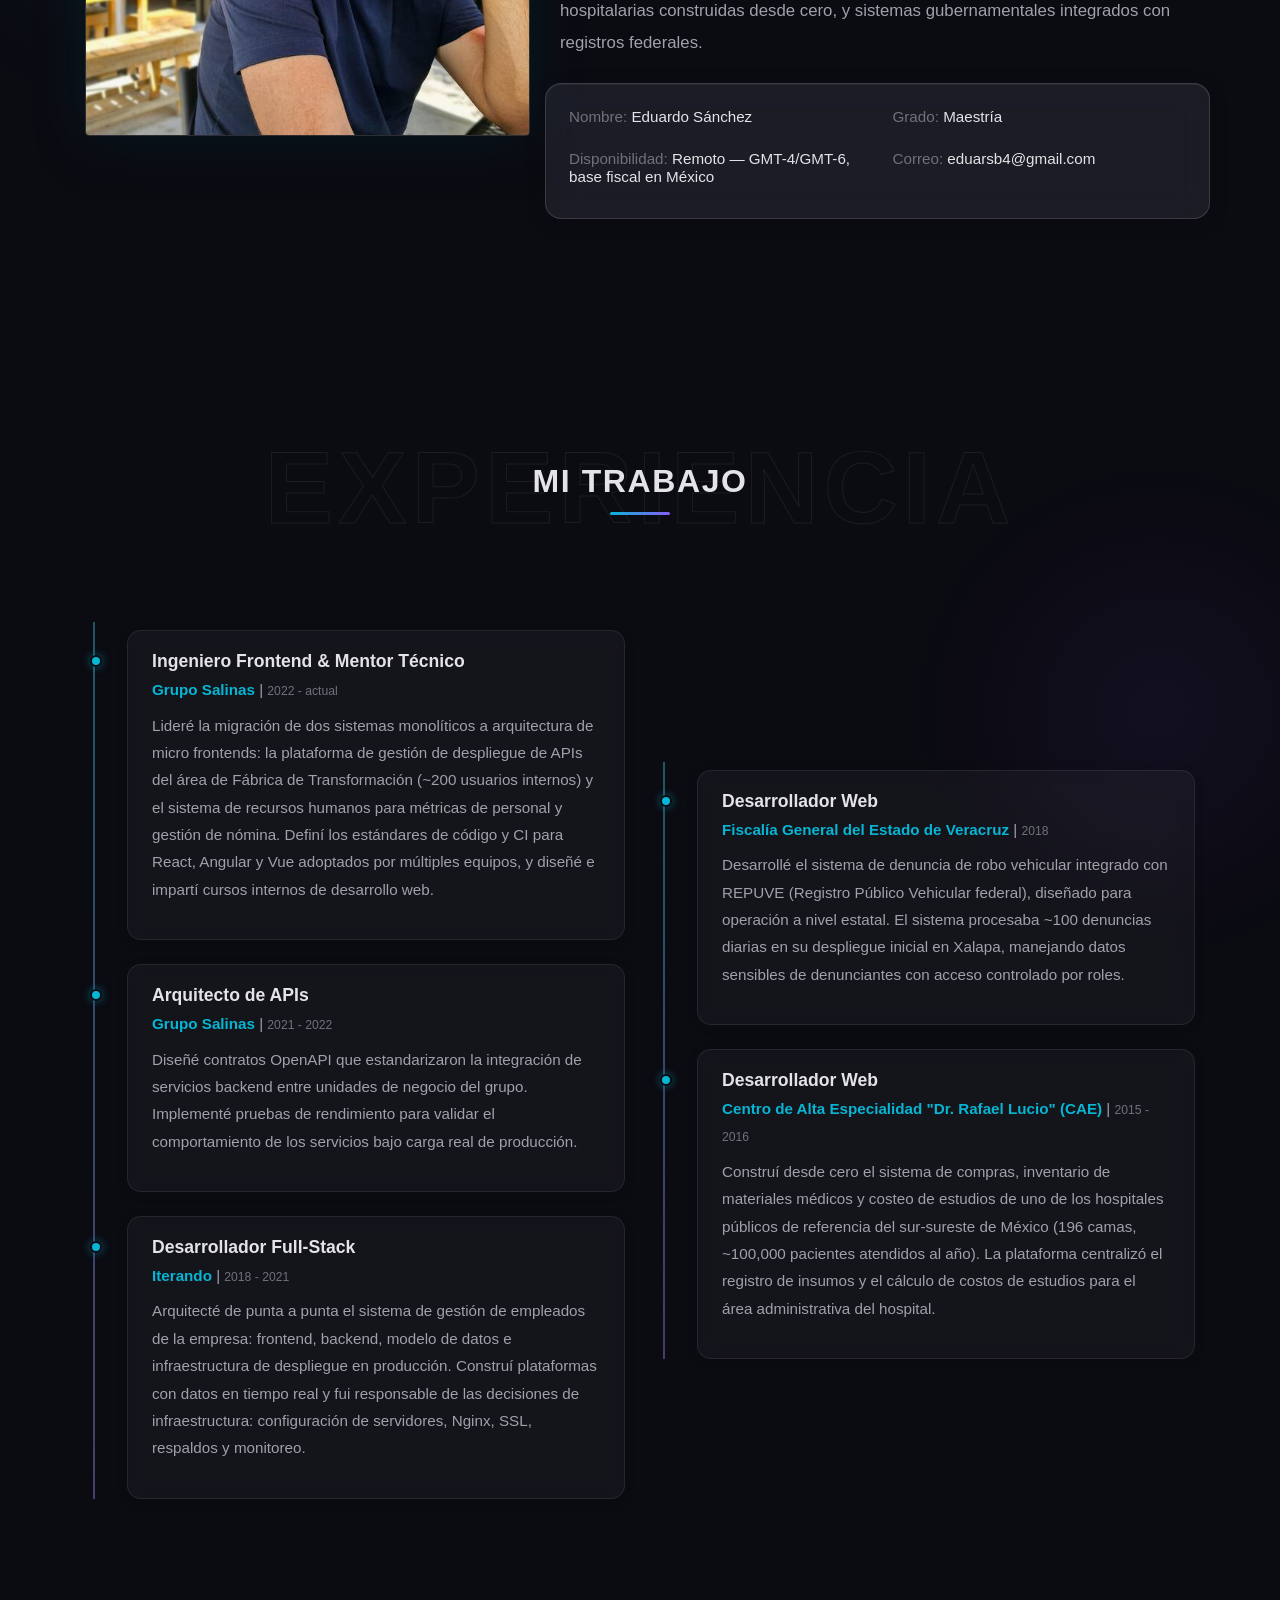
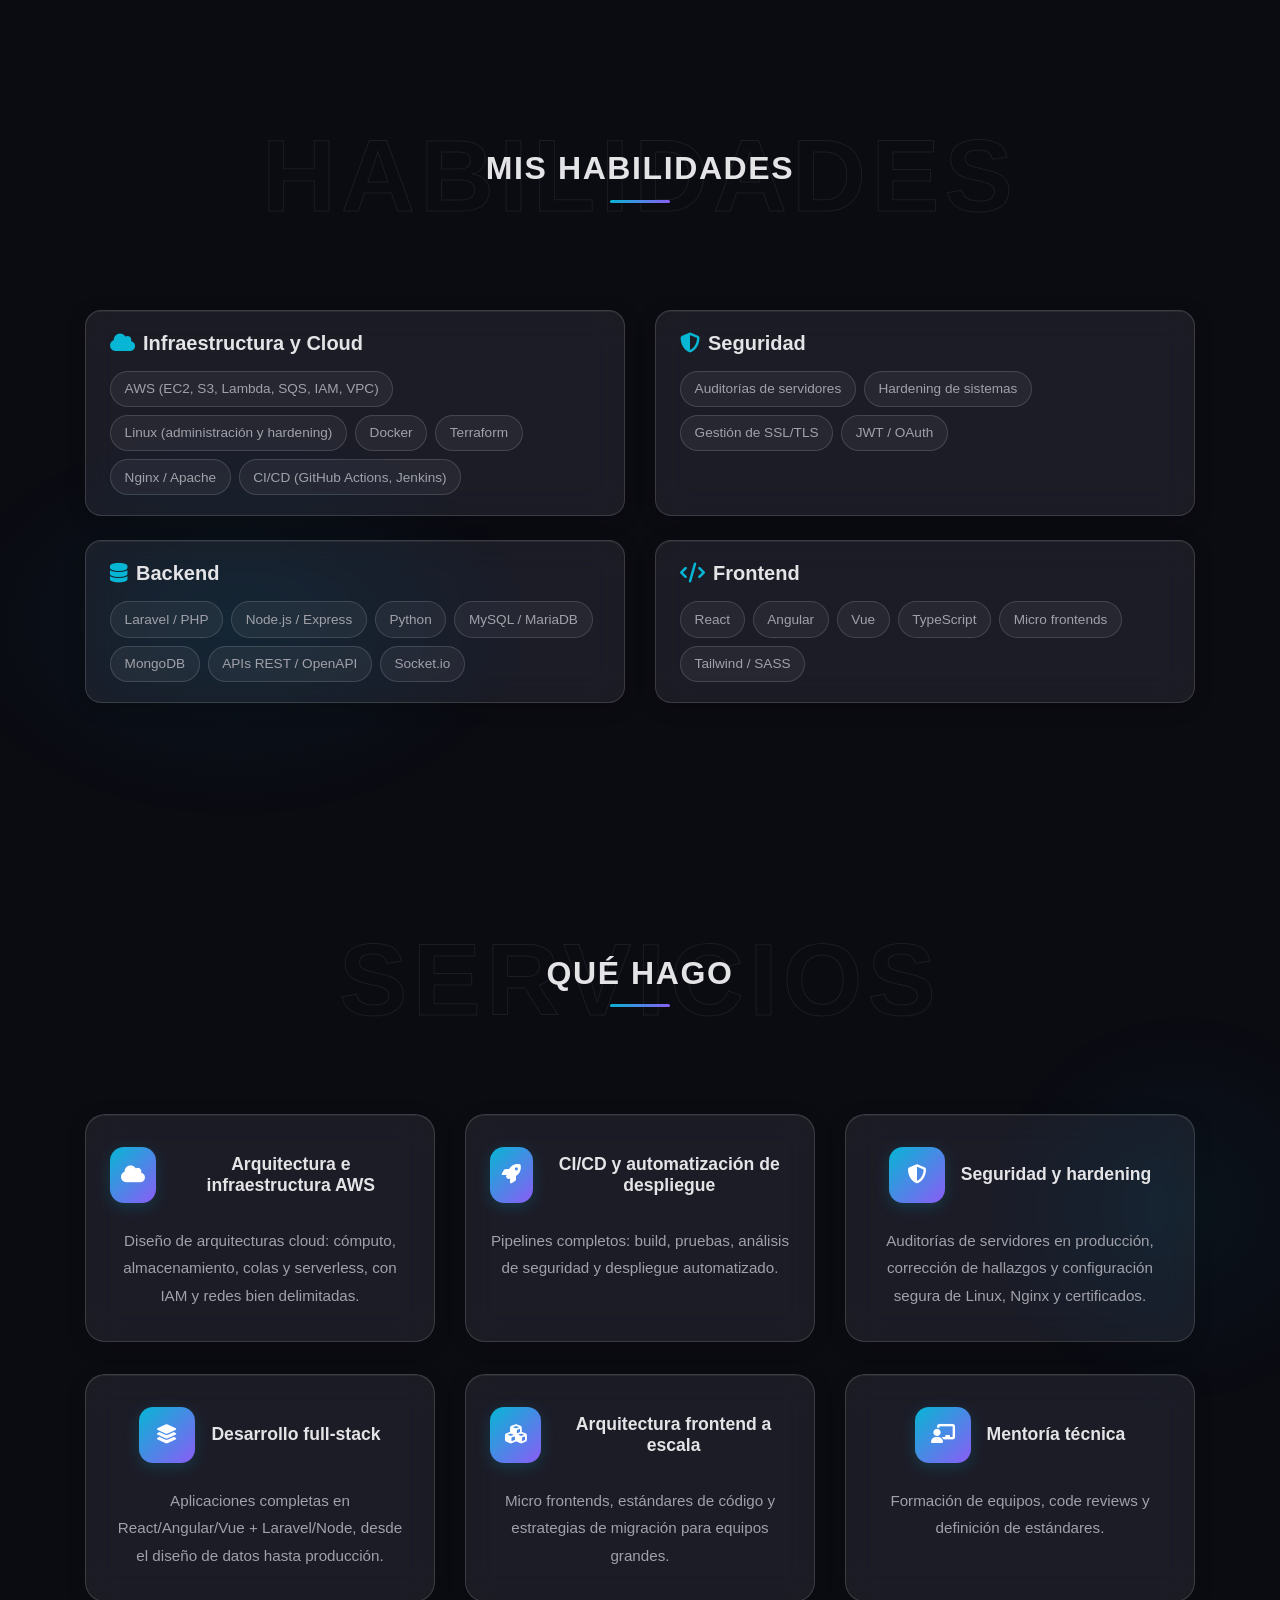
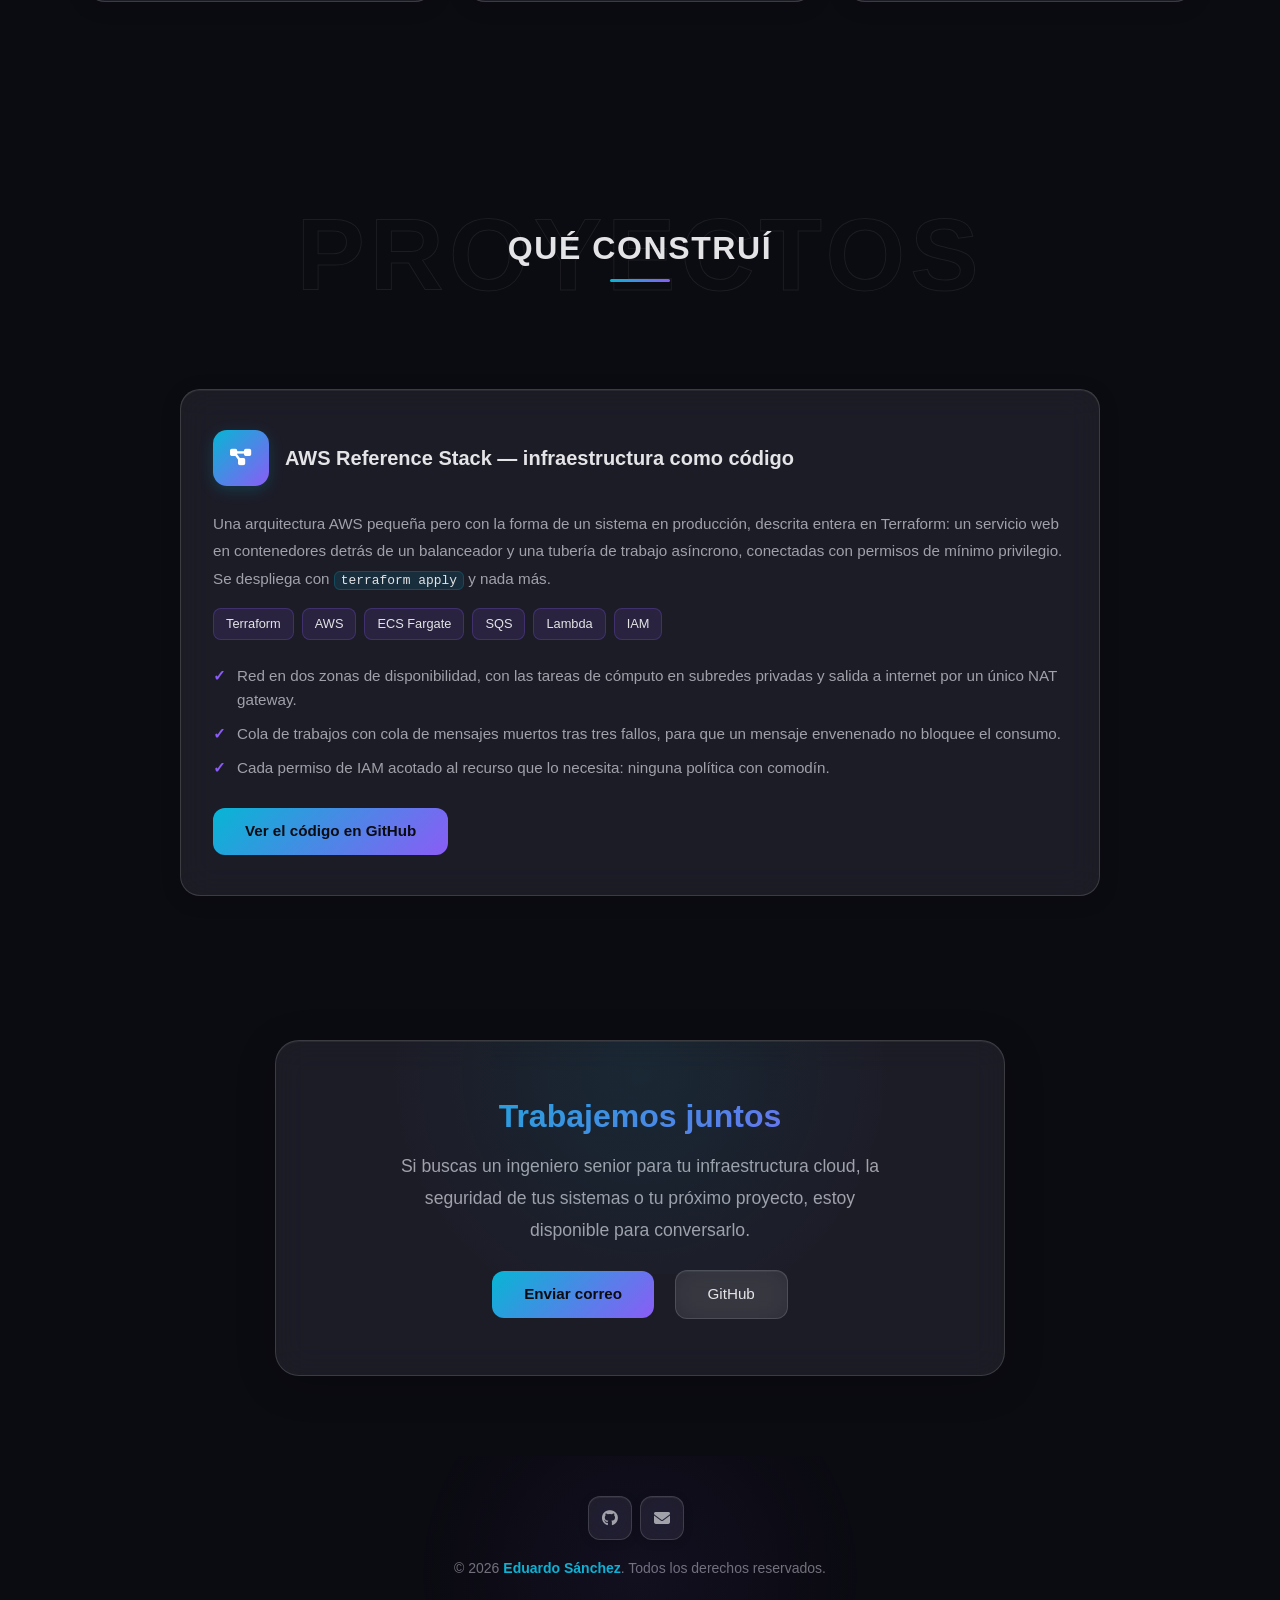
==== commit df5a6a11: "feat(proyectos): sección de proyectos con el stack de referencia de Terraform El sitio decía "qué ha" ====
--- a/index.html
+++ b/index.html
@@ -57,6 +57,7 @@
                 <a href="#qualification" class="nav-item nav-link">Experiencia</a>
                 <a href="#skill" class="nav-item nav-link">Habilidades</a>
                 <a href="#service" class="nav-item nav-link">Qué hago</a>
+                <a href="#projects" class="nav-item nav-link">Proyectos</a>
                 <a href="#contact" class="nav-item nav-link">Contacto</a>
             </div>
         </div>
@@ -284,6 +285,41 @@
         </div>
     </div>
 
+    <!-- Proyectos -->
+    <div class="container-fluid py-5" id="projects">
+        <div class="container">
+            <div class="position-relative d-flex align-items-center justify-content-center section-header">
+                <h1 class="display-1 text-uppercase text-white section-header-bg">Proyectos</h1>
+                <h1 class="position-absolute text-uppercase">Qué construí</h1>
+            </div>
+            <div class="row justify-content-center pb-3">
+                <div class="col-lg-10 fade-in stagger-1">
+                    <div class="project-card">
+                        <div class="d-flex align-items-center mb-4">
+                            <i class="fas fa-2x fa-diagram-project service-icon bg-primary text-white mr-3"></i>
+                            <h4 class="font-weight-bold m-0">AWS Reference Stack — infraestructura como código</h4>
+                        </div>
+                        <p>Una arquitectura AWS pequeña pero con la forma de un sistema en producción, descrita entera en Terraform: un servicio web en contenedores detrás de un balanceador y una tubería de trabajo asíncrono, conectadas con permisos de mínimo privilegio. Se despliega con <code>terraform apply</code> y nada más.</p>
+                        <ul class="project-stack">
+                            <li>Terraform</li>
+                            <li>AWS</li>
+                            <li>ECS Fargate</li>
+                            <li>SQS</li>
+                            <li>Lambda</li>
+                            <li>IAM</li>
+                        </ul>
+                        <ul class="project-points">
+                            <li>Red en dos zonas de disponibilidad, con las tareas de cómputo en subredes privadas y salida a internet por un único NAT gateway.</li>
+                            <li>Cola de trabajos con cola de mensajes muertos tras tres fallos, para que un mensaje envenenado no bloquee el consumo.</li>
+                            <li>Cada permiso de IAM acotado al recurso que lo necesita: ninguna política con comodín.</li>
+                        </ul>
+                        <a class="btn btn-cta" href="https://github.com/eduarsb/aws-reference-stack" target="_blank" rel="noopener noreferrer">Ver el código en GitHub</a>
+                    </div>
+                </div>
+            </div>
+        </div>
+    </div>
+
     <!-- Contact CTA -->
     <div class="container-fluid py-5" id="contact">
         <div class="container">
--- a/css/dark-theme.css
+++ b/css/dark-theme.css
@@ -1073,3 +1073,106 @@
   color: var(--text-primary);
   background: rgba(6, 182, 212, 0.08);
 }
+
+/* ==========================================================================
+   Proyectos — una sola tarjeta ancha, no una grilla.
+   Con un proyecto, una grilla de tres columnas deja dos huecos y se lee como
+   "no tiene más". Una tarjeta a lo ancho se lee como "este es EL proyecto".
+   ========================================================================== */
+
+#projects .project-card {
+  background: var(--bg-glass-strong);
+  backdrop-filter: var(--glass-blur);
+  -webkit-backdrop-filter: var(--glass-blur);
+  border: 1px solid var(--border-glass);
+  border-radius: 20px;
+  padding: 2.5rem 2rem;
+  transition: all 0.4s ease;
+  box-shadow:
+    0 4px 20px rgba(0, 0, 0, 0.15),
+    inset 0 1px 0 rgba(255, 255, 255, 0.06);
+}
+
+#projects .project-card:hover {
+  transform: translateY(-4px);
+  border-color: rgba(139, 92, 246, 0.3);
+  background: rgba(255, 255, 255, 0.09);
+  box-shadow:
+    0 16px 50px rgba(139, 92, 246, 0.1),
+    0 4px 20px rgba(0, 0, 0, 0.3),
+    inset 0 1px 0 rgba(255, 255, 255, 0.1);
+}
+
+#projects h4 {
+  font-size: 1.25rem;
+  color: var(--text-primary);
+}
+
+#projects p,
+#projects li {
+  color: var(--text-secondary);
+  font-size: 0.95rem;
+}
+
+#projects .project-stack {
+  list-style: none;
+  padding: 0;
+  margin: 0 0 1.5rem 0;
+  display: flex;
+  flex-wrap: wrap;
+  gap: 0.5rem;
+}
+
+#projects .project-stack li {
+  background: rgba(139, 92, 246, 0.12);
+  border: 1px solid rgba(139, 92, 246, 0.25);
+  border-radius: 8px;
+  padding: 4px 12px;
+  font-size: 0.8rem;
+  color: var(--text-primary);
+}
+
+#projects .project-points {
+  list-style: none;
+  padding: 0;
+  margin: 0 0 1.75rem 0;
+  text-align: left;
+}
+
+#projects .project-points li {
+  position: relative;
+  padding-left: 1.5rem;
+  margin-bottom: 0.6rem;
+  line-height: 1.6;
+}
+
+/* El check se dibuja con CSS y no con un <i> por archivo: menos markup
+   duplicado entre index.html e index_en.html, que hay que mantener en espejo. */
+#projects .project-points li::before {
+  content: "\2713";
+  position: absolute;
+  left: 0;
+  color: var(--accent-violet);
+  font-weight: 700;
+}
+
+@media (max-width: 575.98px) {
+  #projects .project-card {
+    padding: 1.75rem 1.25rem;
+  }
+}
+
+/* Sin esto, <code> hereda el tamaño del navegador y desentona en el tema
+   oscuro: se ve más grande que el texto que lo rodea y sin contraste propio. */
+#projects code {
+  /* Sin nowrap, `terraform apply` se parte entre dos líneas y el recuadro
+     queda cortado por la mitad — se ve en la versión en inglés, donde el
+     párrafo cae distinto. */
+  white-space: nowrap;
+  background: rgba(6, 182, 212, 0.12);
+  border: 1px solid rgba(6, 182, 212, 0.22);
+  border-radius: 6px;
+  padding: 1px 6px;
+  font-size: 0.85em;
+  color: var(--text-primary);
+}
